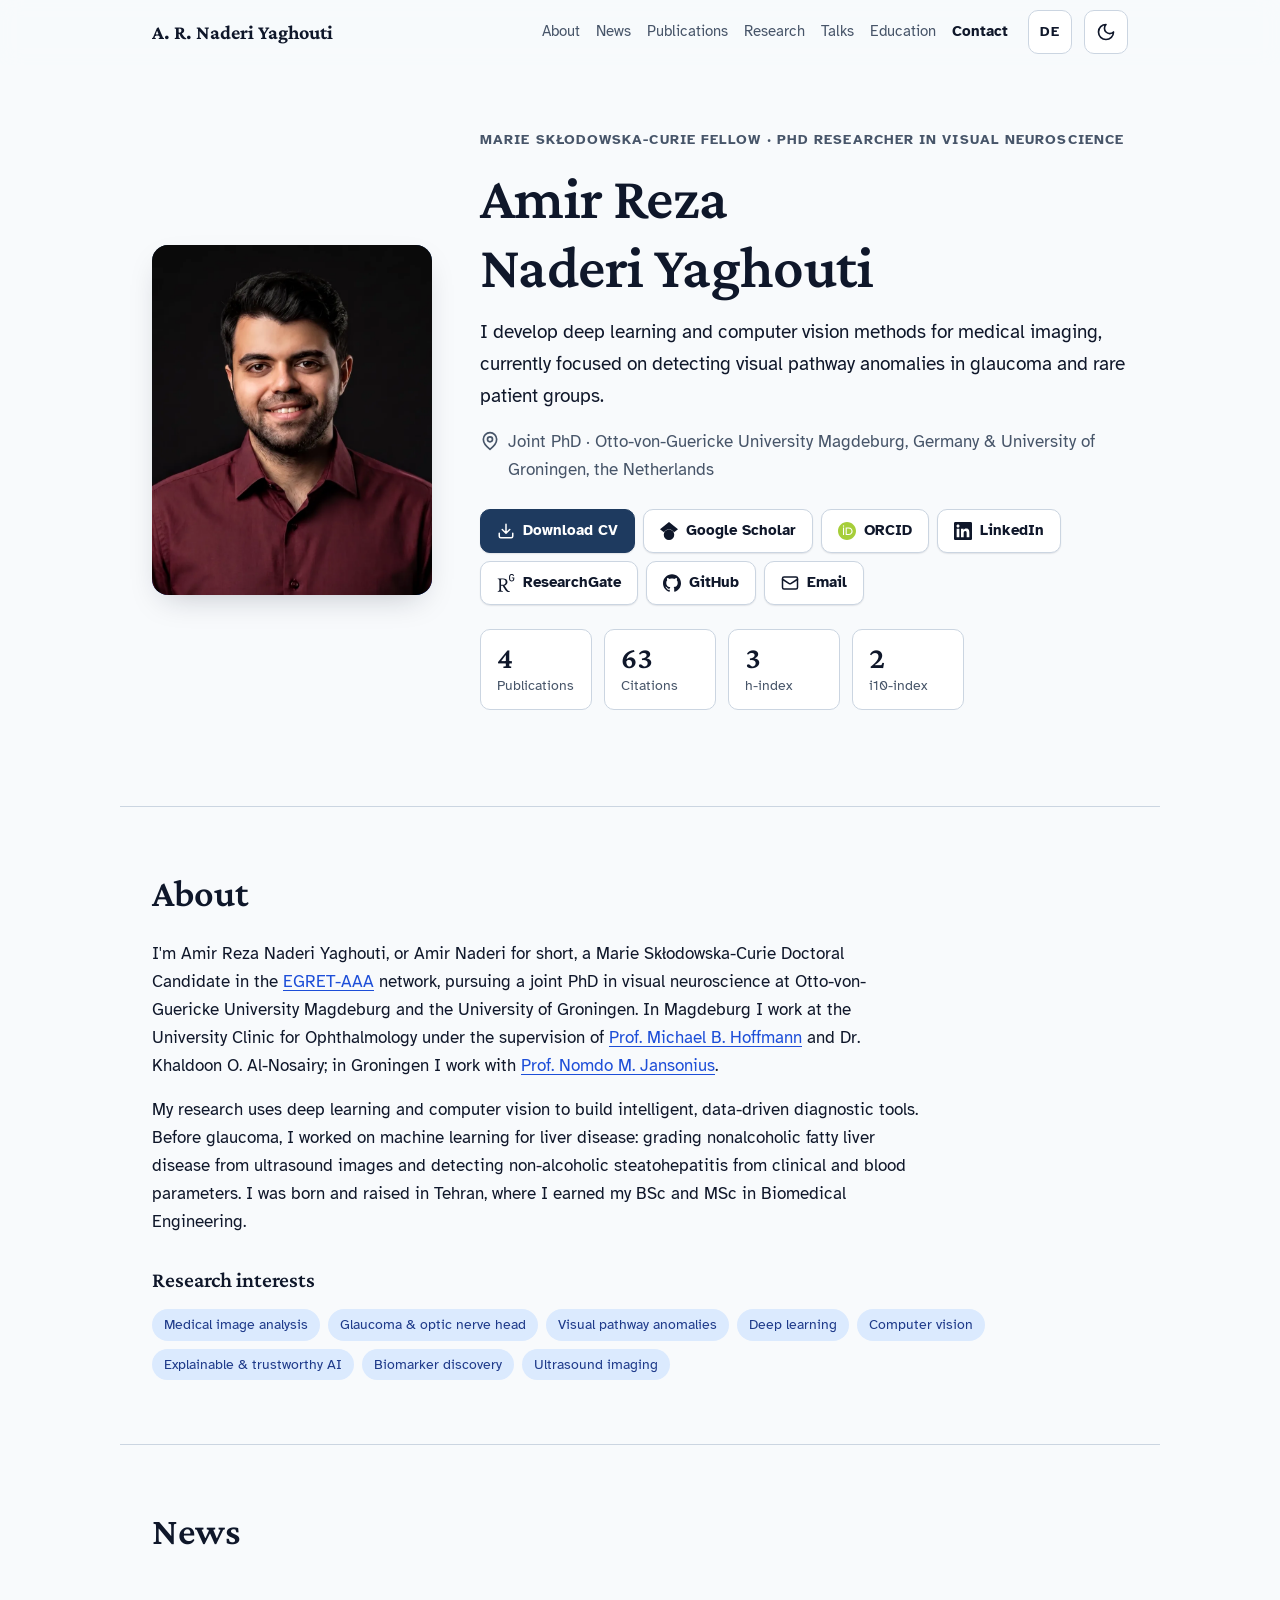
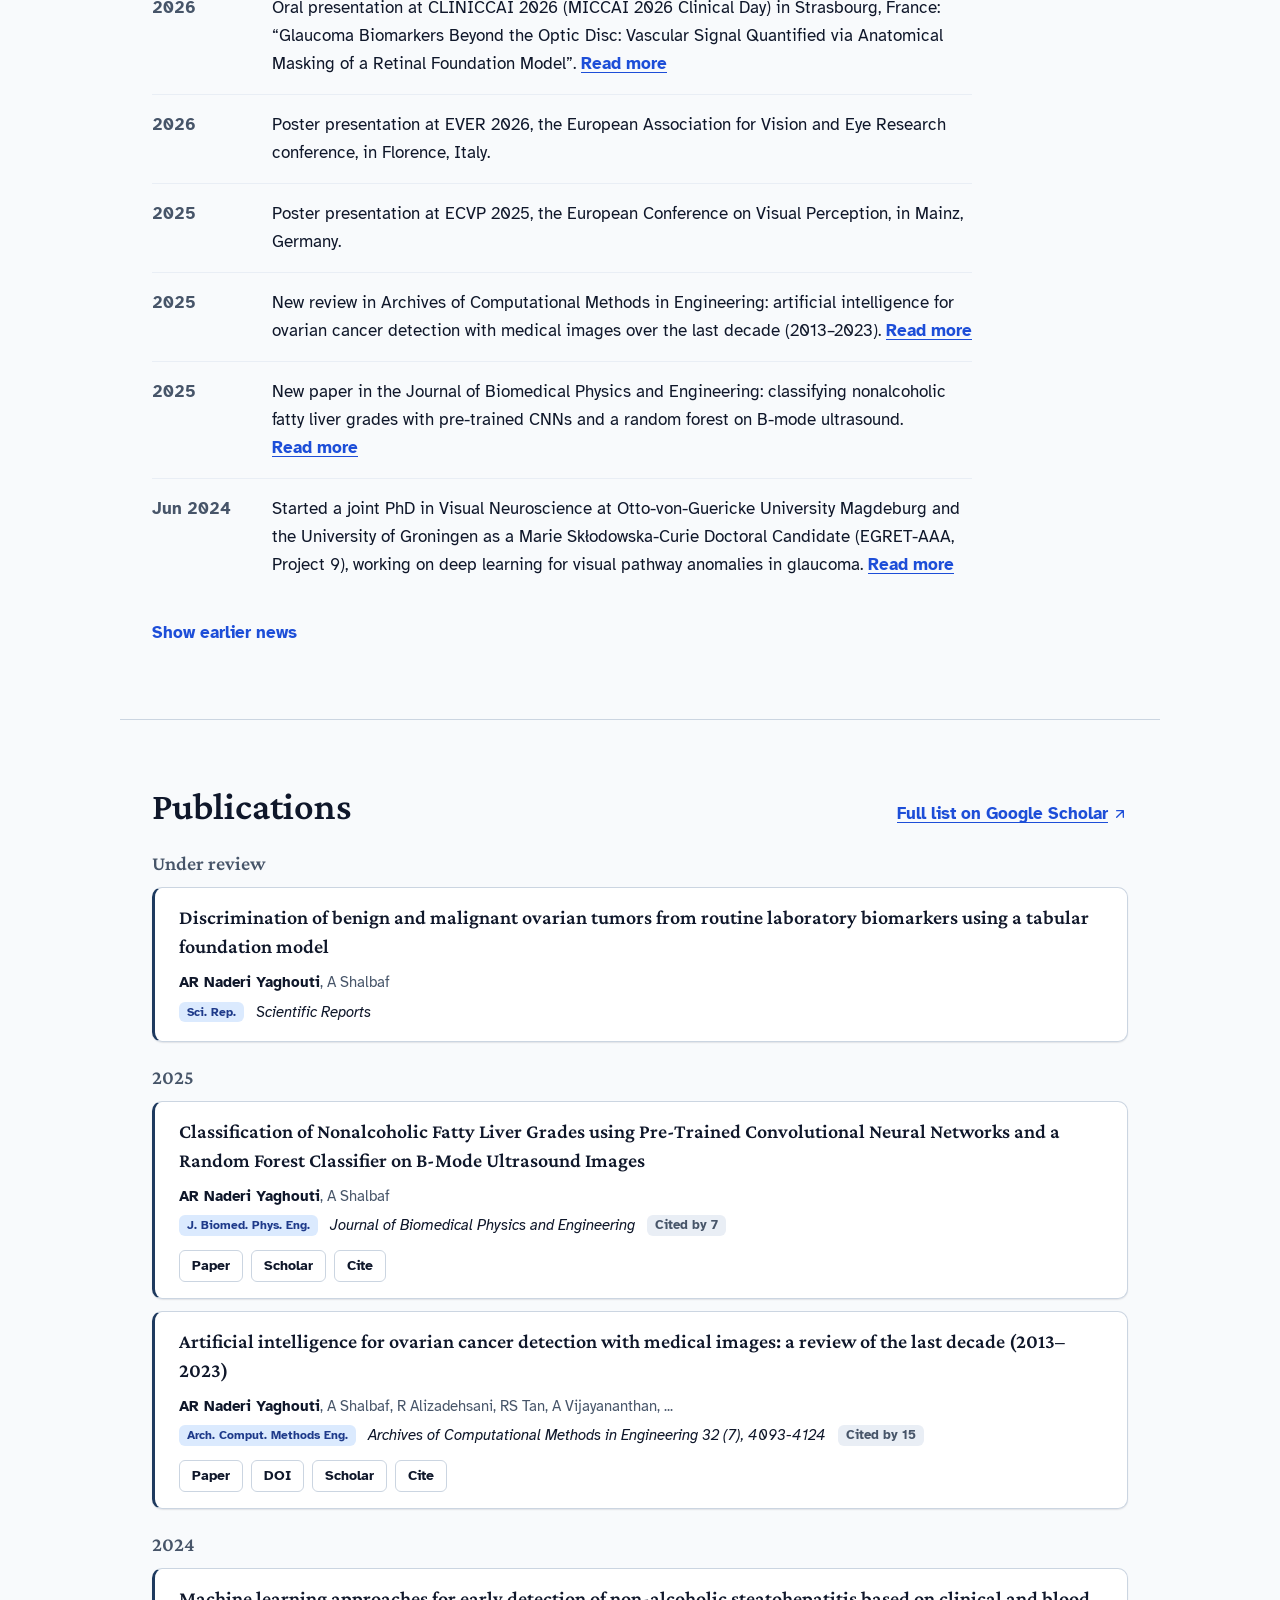
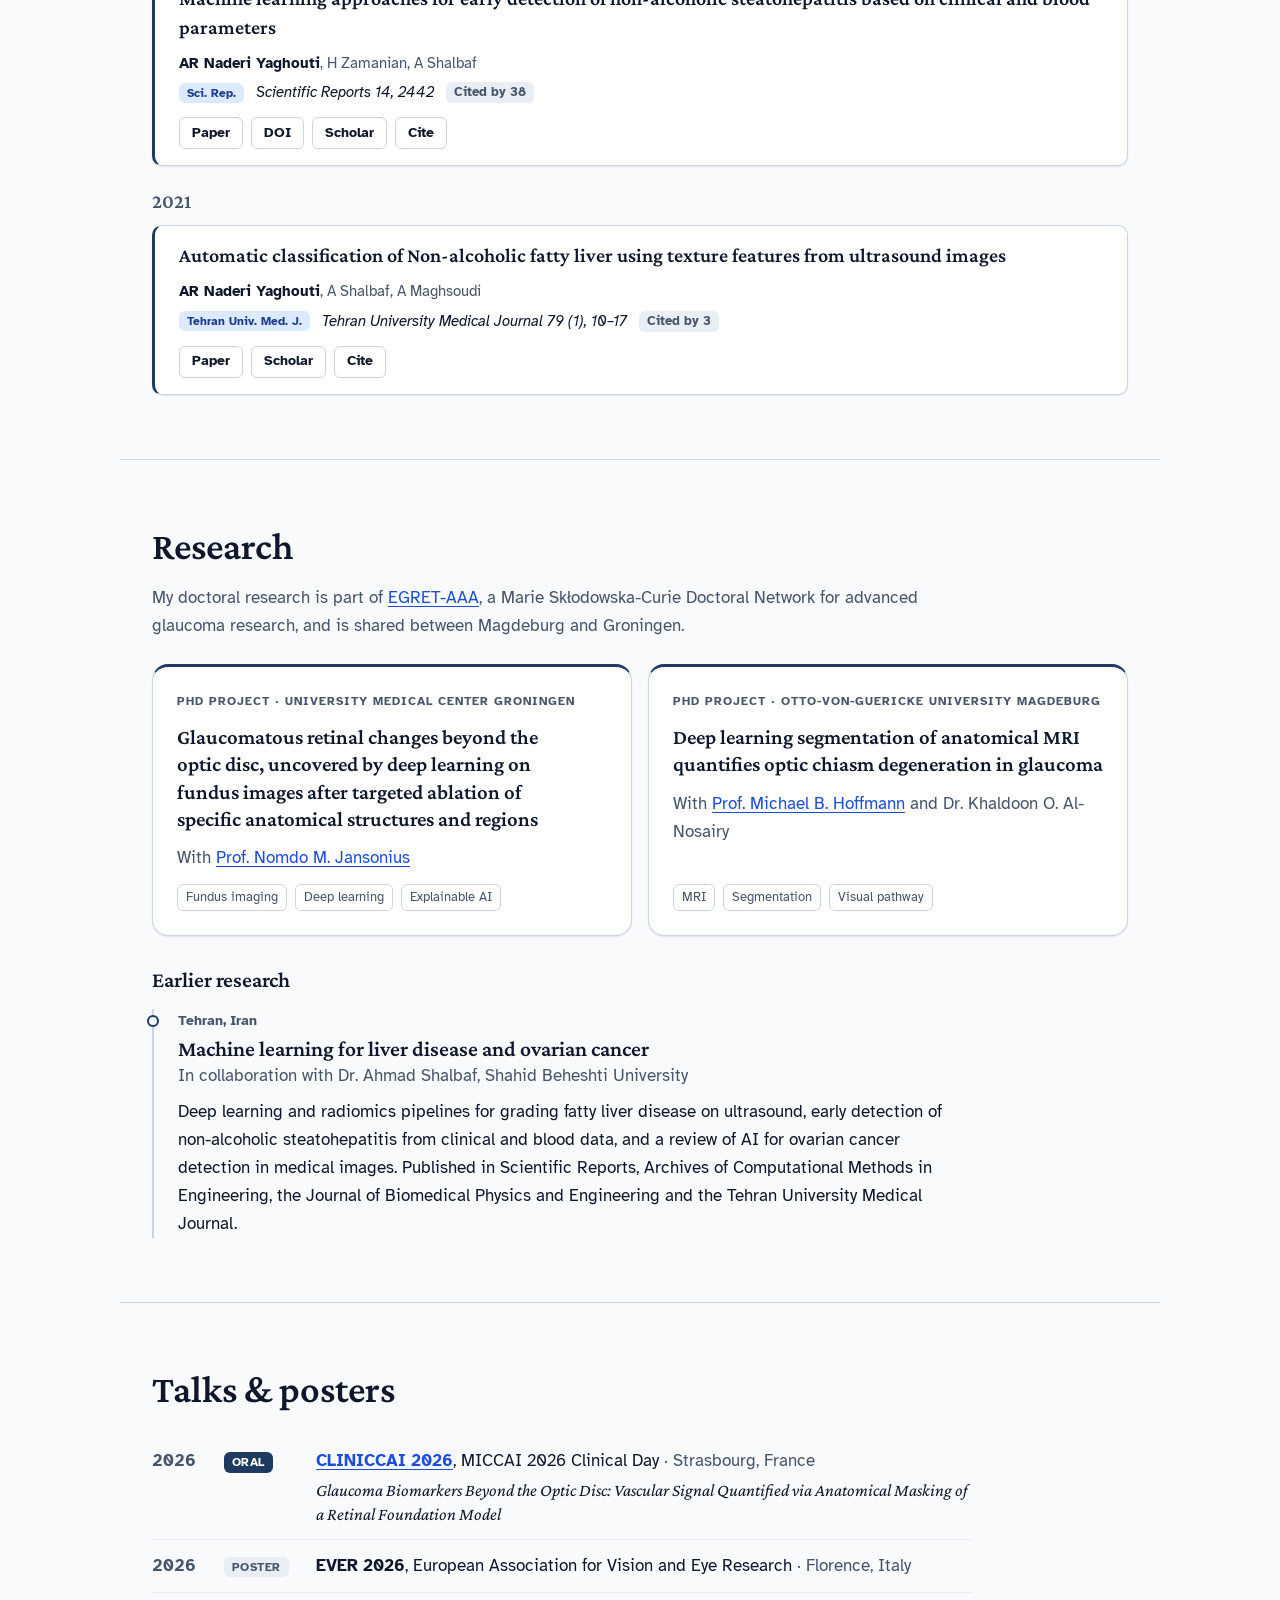
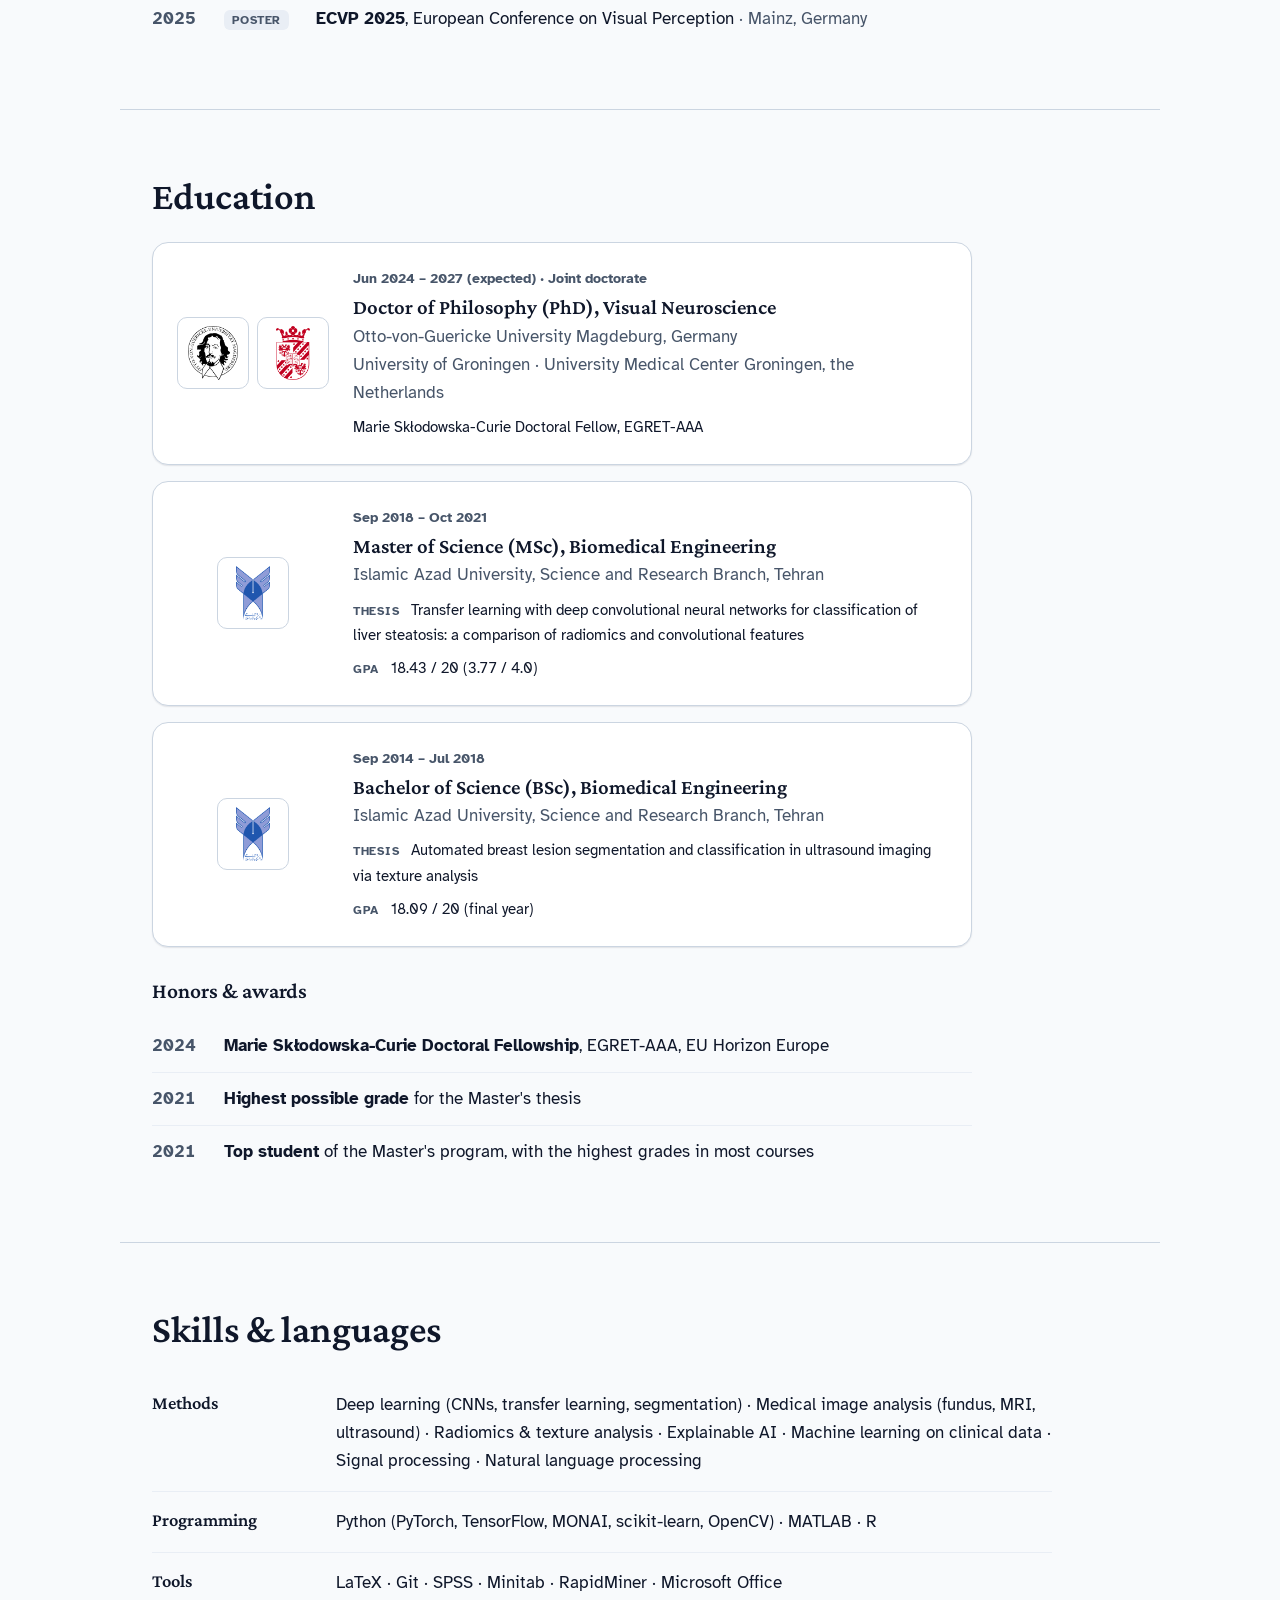
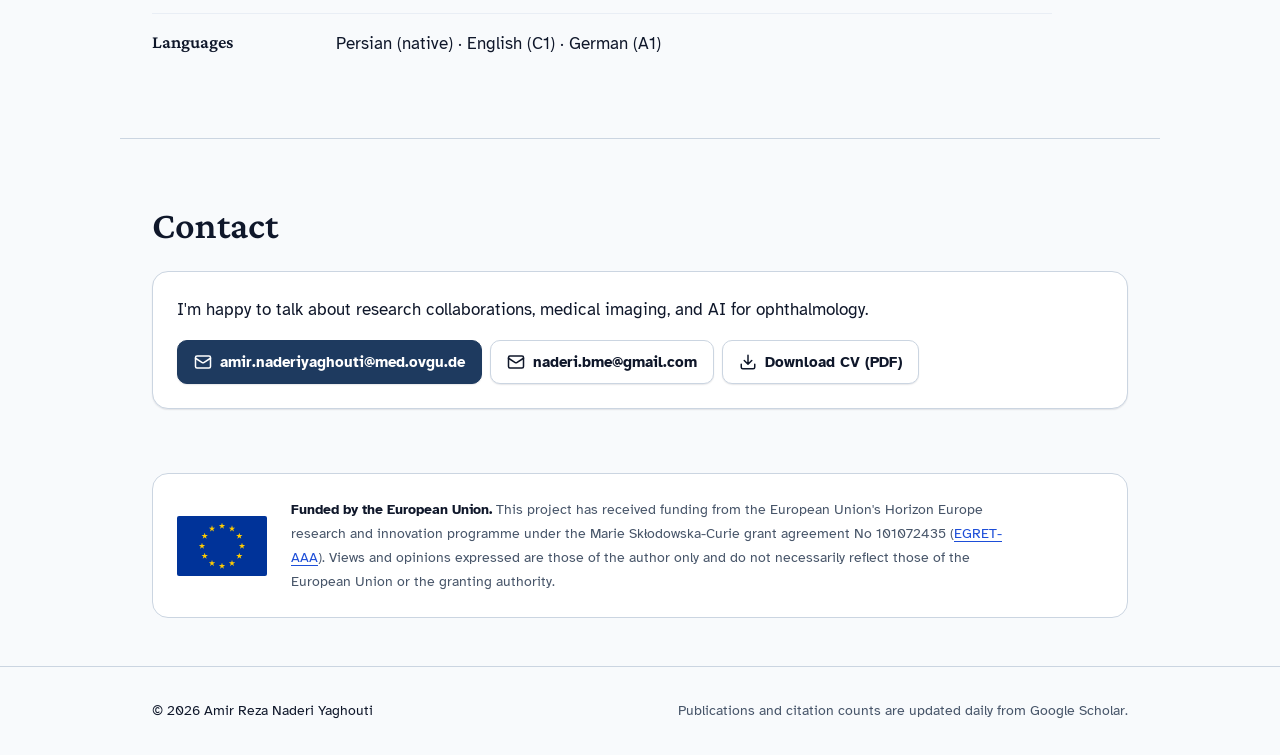
==== index.html @ e1cdf28a "Update publications from Google Scholar" ====
<!doctype html>
<html lang="en">
<head>
  <meta charset="utf-8">
  <meta name="viewport" content="width=device-width, initial-scale=1">
  <title>Amir Reza Naderi Yaghouti | PhD Researcher in Medical AI</title>
  <meta name="description" content="Amir Reza Naderi Yaghouti (Amir Naderi), Marie Skłodowska-Curie Fellow and PhD researcher at Otto-von-Guericke University Magdeburg and the University of Groningen. Deep learning for glaucoma, retinal imaging and MRI. Publications, CV and contact.">
  <meta name="author" content="Amir Reza Naderi Yaghouti">
  <meta name="google-site-verification" content="YzLXueeyZpNn4xikbnm2FtjlU_SHx9mif4LPcGFMoCA">
  <meta name="robots" content="index, follow, max-image-preview:large">
<!-- AUTO:HEAD -->
  <link rel="canonical" href="https://amirnaderi.com/">
  <link rel="alternate" hreflang="en" href="https://amirnaderi.com/">
  <link rel="alternate" hreflang="de" href="https://amirnaderi.com/de/">
  <link rel="alternate" hreflang="x-default" href="https://amirnaderi.com/">
  <meta property="og:type" content="profile">
  <meta property="og:site_name" content="Amir Reza Naderi Yaghouti">
  <meta property="og:title" content="Amir Reza Naderi Yaghouti | PhD Researcher in Medical AI">
  <meta property="og:description" content="PhD researcher in visual neuroscience and biomedical AI. Deep learning, computer vision and medical imaging for glaucoma.">
  <meta property="og:url" content="https://amirnaderi.com/">
  <meta property="og:image" content="https://amirnaderi.com/assets/img/profile.jpg">
  <meta property="og:image:width" content="800">
  <meta property="og:image:height" content="1000">
  <meta property="og:image:alt" content="Portrait of Amir Reza Naderi Yaghouti">
  <meta property="og:locale" content="en_US">
  <meta property="og:locale:alternate" content="de_DE">
  <meta property="profile:first_name" content="Amir Reza">
  <meta property="profile:last_name" content="Naderi Yaghouti">
  <meta name="twitter:card" content="summary_large_image">
  <meta name="twitter:title" content="Amir Reza Naderi Yaghouti | PhD Researcher in Medical AI">
  <meta name="twitter:description" content="PhD researcher in visual neuroscience and biomedical AI. Deep learning, computer vision and medical imaging for glaucoma.">
  <meta name="twitter:image" content="https://amirnaderi.com/assets/img/profile.jpg">
  <script type="application/ld+json">
{
  "@context": "https://schema.org",
  "@type": "WebSite",
  "@id": "https://amirnaderi.com/#website",
  "url": "https://amirnaderi.com/",
  "name": "Amir Reza Naderi Yaghouti",
  "alternateName": [
    "Amir Naderi",
    "A. R. Naderi Yaghouti"
  ],
  "inLanguage": [
    "en",
    "de"
  ],
  "publisher": {
    "@id": "https://amirnaderi.com/#person"
  }
}
  </script>
  <script type="application/ld+json">
{
  "@context": "https://schema.org",
  "@type": "ProfilePage",
  "url": "https://amirnaderi.com/",
  "name": "Amir Reza Naderi Yaghouti | PhD Researcher in Medical AI",
  "inLanguage": "en",
  "primaryImageOfPage": {
    "@type": "ImageObject",
    "url": "https://amirnaderi.com/assets/img/profile.jpg",
    "width": 800,
    "height": 1000
  },
  "isPartOf": {
    "@id": "https://amirnaderi.com/#website"
  },
  "mainEntity": {
    "@type": "Person",
    "@id": "https://amirnaderi.com/#person",
    "name": "Amir Reza Naderi Yaghouti",
    "alternateName": [
      "Amir Naderi",
      "Amir Reza Naderi",
      "A. R. Naderi Yaghouti",
      "Amirreza Naderi"
    ],
    "givenName": "Amir Reza",
    "familyName": "Naderi Yaghouti",
    "url": "https://amirnaderi.com/",
    "image": "https://amirnaderi.com/assets/img/profile.jpg",
    "email": "mailto:naderi.bme@gmail.com",
    "jobTitle": "Doctoral Researcher in Visual Neuroscience and Biomedical AI",
    "affiliation": [
      {
        "@type": "CollegeOrUniversity",
        "name": "Otto-von-Guericke University Magdeburg",
        "url": "https://www.ovgu.de/"
      },
      {
        "@type": "CollegeOrUniversity",
        "name": "University of Groningen",
        "url": "https://www.rug.nl/"
      }
    ],
    "alumniOf": {
      "@type": "CollegeOrUniversity",
      "name": "Islamic Azad University, Science and Research Branch"
    },
    "knowsAbout": [
      "Deep learning",
      "Computer vision",
      "Medical image analysis",
      "Glaucoma",
      "Visual neuroscience",
      "Biomedical engineering",
      "Explainable AI"
    ],
    "sameAs": [
      "https://www.linkedin.com/in/amirnaderiy",
      "https://scholar.google.com/citations?user=WmUoRTsAAAAJ",
      "https://www.researchgate.net/profile/Amir-Reza-Naderi-Yaghouti",
      "https://github.com/Amirnaderiy",
      "https://www.kaggle.com/amirnaderiy",
      "https://orcid.org/0000-0002-9269-8084"
    ],
    "identifier": {
      "@type": "PropertyValue",
      "propertyID": "ORCID",
      "value": "0000-0002-9269-8084"
    },
    "award": "Marie Skłodowska-Curie Doctoral Fellowship (Horizon Europe grant agreement No 101072435)",
    "subjectOf": [
      {
        "@type": "ScholarlyArticle",
        "headline": "Classification of Nonalcoholic Fatty Liver Grades using Pre-Trained Convolutional Neural Networks and a Random Forest Classifier on B-Mode Ultrasound Images",
        "datePublished": "2025",
        "url": "https://jbpe.sums.ac.ir/article_49907.html",
        "author": {
          "@id": "https://amirnaderi.com/#person"
        }
      },
      {
        "@type": "ScholarlyArticle",
        "headline": "Machine learning approaches for early detection of non-alcoholic steatohepatitis based on clinical and blood parameters",
        "datePublished": "2024",
        "url": "https://www.nature.com/articles/s41598-024-51741-0",
        "author": {
          "@id": "https://amirnaderi.com/#person"
        }
      },
      {
        "@type": "ScholarlyArticle",
        "headline": "Automatic classification of Non-alcoholic fatty liver using texture features from ultrasound images",
        "datePublished": "2021",
        "url": "https://tumj.tums.ac.ir/article-1-11130-en.html",
        "author": {
          "@id": "https://amirnaderi.com/#person"
        }
      },
      {
        "@type": "ScholarlyArticle",
        "headline": "Artificial intelligence for ovarian cancer detection with medical images: a review of the last decade (2013–2023)",
        "datePublished": "2025",
        "url": "https://link.springer.com/article/10.1007/s11831-025-10268-x",
        "author": {
          "@id": "https://amirnaderi.com/#person"
        }
      }
    ]
  }
}
  </script>
<!-- /AUTO:HEAD -->
  <meta name="theme-color" content="#1E3A5F">
  <link rel="icon" href="/favicon.ico" sizes="48x48">
  <link rel="icon" href="/favicon.svg" type="image/svg+xml">
  <link rel="icon" href="/favicon-96.png" type="image/png" sizes="96x96">
  <link rel="apple-touch-icon" href="/apple-touch-icon.png">
  <link rel="manifest" href="/site.webmanifest">
  <link rel="preconnect" href="https://fonts.googleapis.com">
  <link rel="preconnect" href="https://fonts.gstatic.com" crossorigin>
  <link rel="stylesheet" href="https://fonts.googleapis.com/css2?family=Atkinson+Hyperlegible:ital,wght@0,400;0,700;1,400&family=Crimson+Pro:wght@500;600;700&display=swap">
  <link rel="stylesheet" href="assets/css/style.css">
  <script>
    // Apply the saved theme before first paint to avoid a flash.
    try { var t = localStorage.getItem('theme'); if (t) document.documentElement.dataset.theme = t; } catch (e) {}
    // Visitors who chose German before go straight to the German page.
    try { if (localStorage.getItem('lang') === 'de') location.replace('de/' + location.hash); } catch (e) {}
  </script>
</head>
<body>
  <svg width="0" height="0" style="position:absolute" aria-hidden="true" focusable="false">
    <symbol id="i-scholar" viewBox="0 0 24 24"><path fill="currentColor" d="M5.242 13.769L0 9.5 12 0l12 9.5-5.242 4.269C17.548 11.249 14.978 9.5 12 9.5c-2.977 0-5.548 1.748-6.758 4.269zM12 10a7 7 0 1 0 0 14 7 7 0 0 0 0-14z"/></symbol>
    <symbol id="i-linkedin" viewBox="0 0 24 24"><path fill="currentColor" d="M20.447 20.452h-3.554v-5.569c0-1.328-.027-3.037-1.852-3.037-1.853 0-2.136 1.445-2.136 2.939v5.667H9.351V9h3.414v1.561h.046c.477-.9 1.637-1.85 3.37-1.85 3.601 0 4.267 2.37 4.267 5.455v6.286zM5.337 7.433c-1.144 0-2.063-.926-2.063-2.065 0-1.138.92-2.063 2.063-2.063 1.14 0 2.064.925 2.064 2.063 0 1.139-.925 2.065-2.064 2.065zm1.782 13.019H3.555V9h3.564v11.452zM22.225 0H1.771C.792 0 0 .774 0 1.729v20.542C0 23.227.792 24 1.771 24h20.451C23.2 24 24 23.227 24 22.271V1.729C24 .774 23.2 0 22.222 0h.003z"/></symbol>
    <symbol id="i-researchgate" viewBox="0 0 24 24"><path fill="currentColor" d="M19.586 0c-.818 0-1.508.19-2.073.565-.563.377-.97.936-1.213 1.68a3.193 3.193 0 0 0-.112.437 8.365 8.365 0 0 0-.078.53 9 9 0 0 0-.05.727c-.01.282-.013.621-.013 1.016a31.121 31.123 0 0 0 .014 1.017 9 9 0 0 0 .05.727 7.946 7.946 0 0 0 .077.53h-.005a3.334 3.334 0 0 0 .113.438c.245.743.65 1.303 1.214 1.68.565.376 1.256.564 2.075.564.8 0 1.536-.213 2.105-.603.57-.39.94-.916 1.175-1.650.076-.235.135-.558.177-.93a10.9 10.9 0 0 0 .043-1.207v-.82c0-.095-.047-.142-.14-.142h-3.064c-.094 0-.14.047-.14.141v.956c0 .094.046.14.14.14h1.666c.056 0 .084.03.084.086 0 .36 0 .62-.036.865-.038.244-.1.447-.147.606-.108.385-.348.664-.638.876-.29.212-.738.35-1.227.35-.545 0-.901-.15-1.21-.353-.306-.203-.517-.454-.67-.915a3.136 3.136 0 0 1-.147-.762 17.366 17.367 0 0 1-.034-.656c-.01-.26-.014-.572-.014-.939a26.401 26.403 0 0 1 .014-.938 15.821 15.822 0 0 1 .035-.656 3.19 3.19 0 0 1 .148-.76 1.890 1.890 0 0 1 .742-1.010c.344-.244.593-.352 1.137-.352.508 0 .815.096 1.144.303.33.207.528.492.764.925.047.094.111.118.198.07l1.044-.43c.075-.048.09-.115.042-.199a3.549 3.549 0 0 0-.466-.742 3 3 0 0 0-.679-.607 3.313 3.313 0 0 0-.903-.41A4.068 4.068 0 0 0 19.586 0zM8.217 5.836c-1.69 0-3.036.086-4.297.086-1.146 0-2.291 0-3.007-.029v.831l1.088.2c.744.144 1.174.488 1.174 2.264v11.288c0 1.777-.43 2.12-1.174 2.263l-1.088.2v.832c.773-.029 2.12-.086 3.465-.086 1.29 0 2.951.057 3.667.086v-.831l-1.49-.2c-.773-.115-1.174-.487-1.174-2.264v-4.784c.688.057 1.29.057 2.206.057 1.748 3.123 3.41 5.472 4.355 6.560.86 1.032 2.177 1.691 3.839 1.691.487 0 1.003-.086 1.318-.23v-.744c-1.031 0-2.063-.716-2.808-1.518-1.26-1.376-2.95-3.582-4.355-6.074 2.32-.545 4.040-2.722 4.040-4.900 0-3.208-2.492-4.698-5.758-4.698zm-.515 1.29c2.406 0 3.839 1.26 3.839 3.552 0 2.263-1.547 3.782-4.097 3.782-.974 0-1.404-.03-2.063-.086v-7.19c.66-.059 1.547-.059 2.320-.059z"/></symbol>
    <symbol id="i-github" viewBox="0 0 24 24"><path fill="currentColor" d="M12 .297c-6.63 0-12 5.373-12 12 0 5.303 3.438 9.8 8.205 11.385.6.113.82-.258.82-.577 0-.285-.01-1.04-.015-2.04-3.338.724-4.042-1.61-4.042-1.61C4.422 18.07 3.633 17.7 3.633 17.7c-1.087-.744.084-.729.084-.729 1.205.084 1.838 1.236 1.838 1.236 1.07 1.835 2.809 1.305 3.495.998.108-.776.417-1.305.76-1.605-2.665-.3-5.466-1.332-5.466-5.93 0-1.31.465-2.38 1.235-3.22-.135-.303-.54-1.523.105-3.176 0 0 1.005-.322 3.3 1.23.96-.267 1.98-.399 3-.405 1.02.006 2.04.138 3 .405 2.28-1.552 3.285-1.23 3.285-1.23.645 1.653.24 2.873.12 3.176.765.84 1.23 1.91 1.23 3.22 0 4.61-2.805 5.625-5.475 5.92.42.36.81 1.096.81 2.22 0 1.606-.015 2.896-.015 3.286 0 .315.21.69.825.57C20.565 22.092 24 17.592 24 12.297c0-6.627-5.373-12-12-12"/></symbol>
    <symbol id="i-orcid" viewBox="0 0 24 24"><path fill="currentColor" d="M12 0C5.372 0 0 5.372 0 12s5.372 12 12 12 12-5.372 12-12S18.628 0 12 0zM7.369 4.378c.525 0 .947.431.947.947s-.422.947-.947.947a.95.95 0 0 1-.947-.947c0-.525.422-.947.947-.947zm-.722 3.038h1.444v10.041H6.647V7.416zm3.562 0h3.9c3.712 0 5.344 2.653 5.344 5.025 0 2.578-2.016 5.025-5.325 5.025h-3.919V7.416zm1.444 1.303v7.444h2.297c3.272 0 4.022-2.484 4.022-3.722 0-2.016-1.284-3.722-4.097-3.722h-2.222z"/></symbol>
    <symbol id="i-download" viewBox="0 0 24 24"><path fill="none" stroke="currentColor" stroke-width="2" stroke-linecap="round" stroke-linejoin="round" d="M21 15v4a2 2 0 0 1-2 2H5a2 2 0 0 1-2-2v-4M7 10l5 5 5-5M12 15V3"/></symbol>
    <symbol id="i-mail" viewBox="0 0 24 24"><g fill="none" stroke="currentColor" stroke-width="2" stroke-linecap="round" stroke-linejoin="round"><rect x="2" y="4" width="20" height="16" rx="2"/><path d="m22 7-8.97 5.7a1.94 1.94 0 0 1-2.06 0L2 7"/></g></symbol>
    <symbol id="i-pin" viewBox="0 0 24 24"><g fill="none" stroke="currentColor" stroke-width="2" stroke-linecap="round" stroke-linejoin="round"><path d="M20 10c0 6-8 12-8 12s-8-6-8-12a8 8 0 0 1 16 0Z"/><circle cx="12" cy="10" r="3"/></g></symbol>
    <symbol id="i-sun" viewBox="0 0 24 24"><g fill="none" stroke="currentColor" stroke-width="2" stroke-linecap="round" stroke-linejoin="round"><circle cx="12" cy="12" r="4"/><path d="M12 2v2M12 20v2M4.93 4.93l1.41 1.41M17.66 17.66l1.41 1.41M2 12h2M20 12h2M6.34 17.66l-1.41 1.41M19.07 4.93l-1.41 1.41"/></g></symbol>
    <symbol id="i-moon" viewBox="0 0 24 24"><path fill="none" stroke="currentColor" stroke-width="2" stroke-linecap="round" stroke-linejoin="round" d="M12 3a6 6 0 0 0 9 9 9 9 0 1 1-9-9Z"/></symbol>
    <symbol id="i-menu" viewBox="0 0 24 24"><path fill="none" stroke="currentColor" stroke-width="2" stroke-linecap="round" d="M4 6h16M4 12h16M4 18h16"/></symbol>
    <symbol id="i-arrow" viewBox="0 0 24 24"><path fill="none" stroke="currentColor" stroke-width="2" stroke-linecap="round" stroke-linejoin="round" d="M7 17 17 7M7 7h10v10"/></symbol>
  </svg>

  <a class="skip-link" href="#main">Skip to content</a>

  <header class="site-header">
    <div class="container header-inner">
      <a class="brand" href="#top" aria-label="Amir Reza Naderi Yaghouti — back to top">A. R. Naderi Yaghouti</a>
      <nav aria-label="Main">
        <button class="icon-btn menu-btn" type="button" aria-expanded="false" aria-controls="nav-links" aria-label="Open menu">
          <svg class="icon" aria-hidden="true"><use href="#i-menu"/></svg>
        </button>
        <ul id="nav-links" class="nav-links">
          <li><a href="#about">About</a></li>
          <li><a href="#news">News</a></li>
          <li><a href="#publications">Publications</a></li>
          <li><a href="#research">Research</a></li>
          <li><a href="#talks">Talks</a></li>
          <li><a href="#education">Education</a></li>
          <li><a href="#contact">Contact</a></li>
        </ul>
      </nav>
      <a class="lang-switch" href="de/" hreflang="de" lang="de" data-lang="de" aria-label="Deutsche Version">DE</a>
      <button class="icon-btn theme-btn" type="button" aria-label="Switch to dark theme">
        <svg class="icon icon-moon" aria-hidden="true"><use href="#i-moon"/></svg>
        <svg class="icon icon-sun" aria-hidden="true"><use href="#i-sun"/></svg>
      </button>
    </div>
  </header>

  <main id="main">
    <!-- ============ HERO ============ -->
    <section id="top" class="hero container">
      <div class="portrait">
        <span class="portrait-fallback" aria-hidden="true">AN</span>
        <!-- Photo: assets/img/profile.webp + profile.jpg (4:5 portrait, 800×1000 px). -->
        <picture>
          <source srcset="assets/img/profile.webp" type="image/webp">
          <img src="assets/img/profile.jpg" alt="Portrait of Amir Reza Naderi Yaghouti" width="800" height="1000" fetchpriority="high" onerror="this.closest('picture').remove()">
        </picture>
      </div>
      <div class="hero-text">
        <p class="eyebrow">Marie Skłodowska-Curie Fellow · PhD Researcher in Visual Neuroscience</p>
        <h1>Amir Reza Naderi Yaghouti</h1>
        <p class="lead">
          I develop deep learning and computer vision methods for medical imaging,
          currently focused on detecting visual pathway anomalies in glaucoma and rare patient groups.
        </p>
        <p class="affiliation">
          <svg class="icon" aria-hidden="true"><use href="#i-pin"/></svg>
          <span>Joint PhD · Otto-von-Guericke University Magdeburg, Germany &amp; University of Groningen, the Netherlands</span>
        </p>
        <ul class="profile-links" aria-label="Profiles">
          <li><a class="btn btn-primary" href="assets/cv/Amir-Reza-Naderi-Yaghouti-CV.pdf" download><svg class="icon" aria-hidden="true"><use href="#i-download"/></svg>Download CV</a></li>
          <li><a class="btn" href="https://scholar.google.com/citations?user=WmUoRTsAAAAJ&amp;hl=en" target="_blank" rel="noopener"><svg class="icon" aria-hidden="true"><use href="#i-scholar"/></svg>Google Scholar</a></li>
          <li><a class="btn" href="https://orcid.org/0000-0002-9269-8084" target="_blank" rel="noopener"><svg class="icon icon-orcid" aria-hidden="true"><use href="#i-orcid"/></svg>ORCID</a></li>
          <li><a class="btn" href="https://www.linkedin.com/in/amirnaderiy" target="_blank" rel="noopener"><svg class="icon" aria-hidden="true"><use href="#i-linkedin"/></svg>LinkedIn</a></li>
          <li><a class="btn" href="https://www.researchgate.net/profile/Amir-Reza-Naderi-Yaghouti" target="_blank" rel="noopener"><svg class="icon" aria-hidden="true"><use href="#i-researchgate"/></svg>ResearchGate</a></li>
          <li><a class="btn" href="https://github.com/Amirnaderiy" target="_blank" rel="noopener"><svg class="icon" aria-hidden="true"><use href="#i-github"/></svg>GitHub</a></li>
          <li><a class="btn" href="mailto:naderi.bme@gmail.com"><svg class="icon" aria-hidden="true"><use href="#i-mail"/></svg>Email</a></li>
        </ul>
        <dl class="stats" aria-label="Research metrics">
<!-- AUTO:STATS -->
<div class="stat"><dt>Publications</dt><dd>4</dd></div>
<div class="stat"><dt>Citations</dt><dd>63</dd></div>
<div class="stat"><dt>h-index</dt><dd>3</dd></div>
<div class="stat"><dt>i10-index</dt><dd>2</dd></div>
<!-- /AUTO:STATS -->
        </dl>
      </div>
    </section>

    <!-- ============ ABOUT ============ -->
    <section id="about" class="section container">
      <h2>About</h2>
      <div class="prose">
        <p>
          I'm Amir Reza Naderi Yaghouti, or Amir Naderi for short, a Marie Skłodowska-Curie Doctoral Candidate in the
          <a href="https://www.egret-aaa.eu/project-9/" target="_blank" rel="noopener">EGRET-AAA</a> network,
          pursuing a joint PhD in visual neuroscience at Otto-von-Guericke University Magdeburg and the
          University of Groningen. In Magdeburg I work at the University Clinic for Ophthalmology under the
          supervision of <a href="http://www.med.ovgu.de/augenklinik/vpl/" target="_blank" rel="noopener">Prof. Michael B. Hoffmann</a> and Dr. Khaldoon O. Al-Nosairy; in Groningen I work with
          <a href="https://www.nomdo.nl" target="_blank" rel="noopener">Prof. Nomdo M. Jansonius</a>.
        </p>
        <p>
          My research uses deep learning and computer vision to build intelligent, data-driven diagnostic
          tools. Before glaucoma, I worked on machine learning for liver disease: grading nonalcoholic fatty
          liver disease from ultrasound images and detecting non-alcoholic steatohepatitis from clinical
          and blood parameters. I was born and raised in Tehran, where I earned my BSc and MSc in Biomedical Engineering.
        </p>
      </div>
      <h3 class="subhead">Research interests</h3>
      <ul class="chips">
        <li>Medical image analysis</li>
        <li>Glaucoma &amp; optic nerve head</li>
        <li>Visual pathway anomalies</li>
        <li>Deep learning</li>
        <li>Computer vision</li>
        <li>Explainable &amp; trustworthy AI</li>
        <li>Biomarker discovery</li>
        <li>Ultrasound imaging</li>
      </ul>
    </section>

    <!-- ============ NEWS (auto + data/news.json) ============ -->
    <section id="news" class="section container">
      <h2>News</h2>
<!-- AUTO:NEWS -->
<ol class="news-list">
<li class="news-item"><time datetime="2026">2026</time><p>Oral presentation at CLINICCAI 2026 (MICCAI 2026 Clinical Day) in Strasbourg, France: “Glaucoma Biomarkers Beyond the Optic Disc: Vascular Signal Quantified via Anatomical Masking of a Retinal Foundation Model”. <a class="inline-link" href="https://conferences.miccai.org/2026/en/CLINICAL-DAY.html" target="_blank" rel="noopener">Read more<span class="sr-only"> (opens in new tab)</span></a></p></li>
<li class="news-item"><time datetime="2026">2026</time><p>Poster presentation at EVER 2026, the European Association for Vision and Eye Research conference, in Florence, Italy.</p></li>
<li class="news-item"><time datetime="2025">2025</time><p>Poster presentation at ECVP 2025, the European Conference on Visual Perception, in Mainz, Germany.</p></li>
<li class="news-item"><time datetime="2025">2025</time><p>New review in Archives of Computational Methods in Engineering: artificial intelligence for ovarian cancer detection with medical images over the last decade (2013–2023). <a class="inline-link" href="https://link.springer.com/article/10.1007/s11831-025-10268-x" target="_blank" rel="noopener">Read more<span class="sr-only"> (opens in new tab)</span></a></p></li>
<li class="news-item"><time datetime="2025">2025</time><p>New paper in the Journal of Biomedical Physics and Engineering: classifying nonalcoholic fatty liver grades with pre-trained CNNs and a random forest on B-mode ultrasound. <a class="inline-link" href="https://jbpe.sums.ac.ir/article_49907.html" target="_blank" rel="noopener">Read more<span class="sr-only"> (opens in new tab)</span></a></p></li>
<li class="news-item"><time datetime="2024-06">Jun 2024</time><p>Started a joint PhD in Visual Neuroscience at Otto-von-Guericke University Magdeburg and the University of Groningen as a Marie Skłodowska-Curie Doctoral Candidate (EGRET-AAA, Project 9), working on deep learning for visual pathway anomalies in glaucoma. <a class="inline-link" href="https://www.egret-aaa.eu/project-9/" target="_blank" rel="noopener">Read more<span class="sr-only"> (opens in new tab)</span></a></p></li>
</ol>
<details class="more"><summary>Show earlier news</summary><ol class="news-list">
<li class="news-item"><time datetime="2024-01">Jan 2024</time><p>New paper in Scientific Reports: machine learning approaches for early detection of non-alcoholic steatohepatitis (NASH) from clinical and blood parameters. <a class="inline-link" href="https://www.nature.com/articles/s41598-024-51741-0" target="_blank" rel="noopener">Read more<span class="sr-only"> (opens in new tab)</span></a></p></li>
</ol></details>
<!-- /AUTO:NEWS -->
    </section>

    <!-- ============ PUBLICATIONS (auto from Google Scholar) ============ -->
    <section id="publications" class="section container">
      <div class="section-head">
        <h2>Publications</h2>
        <a class="inline-link" href="https://scholar.google.com/citations?user=WmUoRTsAAAAJ&amp;hl=en" target="_blank" rel="noopener">
          Full list on Google Scholar <svg class="icon icon-sm" aria-hidden="true"><use href="#i-arrow"/></svg>
        </a>
      </div>
<!-- AUTO:PUBLICATIONS -->
<h3 class="pub-year">Under review</h3><ol class="pub-list">
<li class="pub"><span class="pub-title" lang="en">Discrimination of benign and malignant ovarian tumors from routine laboratory biomarkers using a tabular foundation model</span><p class="pub-authors"><strong>AR Naderi Yaghouti</strong>, A Shalbaf</p><p class="pub-venue"><span class="venue-tag">Sci. Rep.</span><em>Scientific Reports</em></p></li>
</ol>
<h3 class="pub-year">2025</h3><ol class="pub-list">
<li class="pub"><a class="pub-title" href="https://jbpe.sums.ac.ir/article_49907.html" target="_blank" rel="noopener" lang="en">Classification of Nonalcoholic Fatty Liver Grades using Pre-Trained Convolutional Neural Networks and a Random Forest Classifier on B-Mode Ultrasound Images</a><p class="pub-authors"><strong>AR Naderi Yaghouti</strong>, A Shalbaf</p><p class="pub-venue"><span class="venue-tag">J. Biomed. Phys. Eng.</span><em>Journal of Biomedical Physics and Engineering</em><span class="badge">Cited by 7</span></p><div class="pub-links"><a class="pub-link" href="https://jbpe.sums.ac.ir/article_49907.html" target="_blank" rel="noopener">Paper</a><a class="pub-link" href="https://scholar.google.com/citations?view_op=view_citation&amp;hl=en&amp;user=WmUoRTsAAAAJ&amp;pagesize=100&amp;sortby=pubdate&amp;citation_for_view=WmUoRTsAAAAJ:2osOgNQ5qMEC" target="_blank" rel="noopener">Scholar</a><details class="cite"><summary class="pub-link">Cite</summary><div class="cite-box"><pre><code>@article{naderiyaghouti2025classification,
  title = {{Classification of Nonalcoholic Fatty Liver Grades using Pre-Trained Convolutional Neural Networks and a Random Forest Classifier on B-Mode Ultrasound Images}},
  author = {Naderi Yaghouti, A. R. and Shalbaf, A.},
  journal = {Journal of Biomedical Physics and Engineering},
  year = {2025}
}</code></pre><button type="button" class="copy-btn" data-copied="Copied">Copy BibTeX</button></div></details></div></li>
<li class="pub"><a class="pub-title" href="https://link.springer.com/article/10.1007/s11831-025-10268-x" target="_blank" rel="noopener" lang="en">Artificial intelligence for ovarian cancer detection with medical images: a review of the last decade (2013–2023)</a><p class="pub-authors"><strong>AR Naderi Yaghouti</strong>, A Shalbaf, R Alizadehsani, RS Tan, A Vijayananthan, ...</p><p class="pub-venue"><span class="venue-tag">Arch. Comput. Methods Eng.</span><em>Archives of Computational Methods in Engineering 32 (7), 4093-4124</em><span class="badge">Cited by 15</span></p><div class="pub-links"><a class="pub-link" href="https://link.springer.com/article/10.1007/s11831-025-10268-x" target="_blank" rel="noopener">Paper</a><a class="pub-link" href="https://doi.org/10.1007/s11831-025-10268-x" target="_blank" rel="noopener">DOI</a><a class="pub-link" href="https://scholar.google.com/citations?view_op=view_citation&amp;hl=en&amp;user=WmUoRTsAAAAJ&amp;pagesize=100&amp;sortby=pubdate&amp;citation_for_view=WmUoRTsAAAAJ:qjMakFHDy7sC" target="_blank" rel="noopener">Scholar</a><details class="cite"><summary class="pub-link">Cite</summary><div class="cite-box"><pre><code>@article{naderiyaghouti2025artificial,
  title = {{Artificial intelligence for ovarian cancer detection with medical images: a review of the last decade (2013–2023)}},
  author = {Naderi Yaghouti, A. R. and Shalbaf, A. and Alizadehsani, R. and Tan, R. S. and Vijayananthan, A. and others},
  journal = {Archives of Computational Methods in Engineering},
  volume = {32},
  number = {7},
  pages = {4093--4124},
  year = {2025},
  doi = {10.1007/s11831-025-10268-x}
}</code></pre><button type="button" class="copy-btn" data-copied="Copied">Copy BibTeX</button></div></details></div></li>
</ol>
<h3 class="pub-year">2024</h3><ol class="pub-list">
<li class="pub"><a class="pub-title" href="https://www.nature.com/articles/s41598-024-51741-0" target="_blank" rel="noopener" lang="en">Machine learning approaches for early detection of non-alcoholic steatohepatitis based on clinical and blood parameters</a><p class="pub-authors"><strong>AR Naderi Yaghouti</strong>, H Zamanian, A Shalbaf</p><p class="pub-venue"><span class="venue-tag">Sci. Rep.</span><em>Scientific Reports 14, 2442</em><span class="badge">Cited by 38</span></p><div class="pub-links"><a class="pub-link" href="https://www.nature.com/articles/s41598-024-51741-0" target="_blank" rel="noopener">Paper</a><a class="pub-link" href="https://doi.org/10.1038/s41598-024-51741-0" target="_blank" rel="noopener">DOI</a><a class="pub-link" href="https://scholar.google.com/citations?view_op=view_citation&amp;hl=en&amp;user=WmUoRTsAAAAJ&amp;pagesize=100&amp;sortby=pubdate&amp;citation_for_view=WmUoRTsAAAAJ:d1gkVwhDpl0C" target="_blank" rel="noopener">Scholar</a><details class="cite"><summary class="pub-link">Cite</summary><div class="cite-box"><pre><code>@article{naderiyaghouti2024machine,
  title = {{Machine learning approaches for early detection of non-alcoholic steatohepatitis based on clinical and blood parameters}},
  author = {Naderi Yaghouti, A. R. and Zamanian, H. and Shalbaf, A.},
  journal = {Scientific Reports},
  volume = {14},
  pages = {2442},
  year = {2024},
  doi = {10.1038/s41598-024-51741-0}
}</code></pre><button type="button" class="copy-btn" data-copied="Copied">Copy BibTeX</button></div></details></div></li>
</ol>
<h3 class="pub-year">2021</h3><ol class="pub-list">
<li class="pub"><a class="pub-title" href="https://tumj.tums.ac.ir/article-1-11130-en.html" target="_blank" rel="noopener" lang="en">Automatic classification of Non-alcoholic fatty liver using texture features from ultrasound images</a><p class="pub-authors"><strong>AR Naderi Yaghouti</strong>, A Shalbaf, A Maghsoudi</p><p class="pub-venue"><span class="venue-tag">Tehran Univ. Med. J.</span><em>Tehran University Medical Journal 79 (1), 10–17</em><span class="badge">Cited by 3</span></p><div class="pub-links"><a class="pub-link" href="https://tumj.tums.ac.ir/article-1-11130-en.html" target="_blank" rel="noopener">Paper</a><a class="pub-link" href="https://scholar.google.com/citations?view_op=view_citation&amp;hl=en&amp;user=WmUoRTsAAAAJ&amp;pagesize=100&amp;sortby=pubdate&amp;citation_for_view=WmUoRTsAAAAJ:9yKSN-GCB0IC" target="_blank" rel="noopener">Scholar</a><details class="cite"><summary class="pub-link">Cite</summary><div class="cite-box"><pre><code>@article{naderiyaghouti2021automatic,
  title = {{Automatic classification of Non-alcoholic fatty liver using texture features from ultrasound images}},
  author = {Naderi Yaghouti, A. R. and Shalbaf, A. and Maghsoudi, A.},
  journal = {Tehran University Medical Journal},
  volume = {79},
  number = {1},
  pages = {10--17},
  year = {2021}
}</code></pre><button type="button" class="copy-btn" data-copied="Copied">Copy BibTeX</button></div></details></div></li>
</ol>
<!-- /AUTO:PUBLICATIONS -->
    </section>

    <!-- ============ RESEARCH ============ -->
    <section id="research" class="section container">
      <h2>Research</h2>
      <p class="section-intro">My doctoral research is part of <a href="https://www.egret-aaa.eu/project-9/" target="_blank" rel="noopener">EGRET-AAA</a>, a Marie Skłodowska-Curie Doctoral Network for advanced glaucoma research, and is shared between Magdeburg and Groningen.</p>
      <div class="project-grid">
        <article class="card project">
          <p class="kicker">PhD project · University Medical Center Groningen</p>
          <h3>Glaucomatous retinal changes beyond the optic disc, uncovered by deep learning on fundus images after targeted ablation of specific anatomical structures and regions</h3>
          <p class="muted">With <a href="https://www.nomdo.nl" target="_blank" rel="noopener">Prof. Nomdo M. Jansonius</a></p>
          <ul class="tags"><li>Fundus imaging</li><li>Deep learning</li><li>Explainable AI</li></ul>
        </article>
        <article class="card project">
          <p class="kicker">PhD project · Otto-von-Guericke University Magdeburg</p>
          <h3>Deep learning segmentation of anatomical MRI quantifies optic chiasm degeneration in glaucoma</h3>
          <p class="muted">With <a href="http://www.med.ovgu.de/augenklinik/vpl/" target="_blank" rel="noopener">Prof. Michael B. Hoffmann</a> and Dr. Khaldoon O. Al-Nosairy</p>
          <ul class="tags"><li>MRI</li><li>Segmentation</li><li>Visual pathway</li></ul>
        </article>
      </div>
      <h3 class="subhead">Earlier research</h3>
      <ol class="timeline">
        <li class="entry">
          <p class="entry-meta">Tehran, Iran</p>
          <h3>Machine learning for liver disease and ovarian cancer</h3>
          <p class="entry-org">In collaboration with Dr. Ahmad Shalbaf, Shahid Beheshti University</p>
          <p>Deep learning and radiomics pipelines for grading fatty liver disease on ultrasound, early detection of non-alcoholic steatohepatitis from clinical and blood data, and a review of AI for ovarian cancer detection in medical images. Published in Scientific Reports, Archives of Computational Methods in Engineering, the Journal of Biomedical Physics and Engineering and the Tehran University Medical Journal.</p>
        </li>
      </ol>
    </section>

    <!-- ============ TALKS ============ -->
    <section id="talks" class="section container">
      <h2>Talks &amp; posters</h2>
      <ol class="talk-list">
        <li class="talk"><span class="talk-year">2026</span><span class="talk-type talk-oral">Oral</span><p><strong><a href="https://conferences.miccai.org/2026/en/CLINICAL-DAY.html" target="_blank" rel="noopener">CLINICCAI 2026</a></strong>, MICCAI 2026 Clinical Day<span class="muted"> · Strasbourg, France</span><span class="talk-title">Glaucoma Biomarkers Beyond the Optic Disc: Vascular Signal Quantified via Anatomical Masking of a Retinal Foundation Model</span></p></li>
        <li class="talk"><span class="talk-year">2026</span><span class="talk-type">Poster</span><p><strong>EVER 2026</strong>, European Association for Vision and Eye Research<span class="muted"> · Florence, Italy</span></p></li>
        <li class="talk"><span class="talk-year">2025</span><span class="talk-type">Poster</span><p><strong>ECVP 2025</strong>, European Conference on Visual Perception<span class="muted"> · Mainz, Germany</span></p></li>
      </ol>
    </section>

    <!-- ============ EDUCATION ============ -->
    <section id="education" class="section container">
      <h2>Education</h2>
      <ol class="edu-list">
        <li class="edu card">
          <div class="edu-logos"><span class="logo-tile"><img src="assets/img/logos/ovgu.png" alt="Otto-von-Guericke University Magdeburg logo" width="181" height="192" loading="lazy"></span><span class="logo-tile"><img src="assets/img/logos/groningen.png" alt="University of Groningen logo" width="124" height="192" loading="lazy"></span></div>
          <div class="edu-body">
            <p class="entry-meta">Jun 2024 – 2027 (expected) · Joint doctorate</p>
            <h3>Doctor of Philosophy (PhD), Visual Neuroscience</h3>
            <p class="entry-org">Otto-von-Guericke University Magdeburg, Germany</p>
            <p class="entry-org">University of Groningen · University Medical Center Groningen, the Netherlands</p>
            <p class="edu-detail">Marie Skłodowska-Curie Doctoral Fellow, EGRET-AAA</p>
          </div>
        </li>
        <li class="edu card">
          <div class="edu-logos"><span class="logo-tile"><img src="assets/img/logos/iau.png" alt="Islamic Azad University logo" width="120" height="192" loading="lazy"></span></div>
          <div class="edu-body">
            <p class="entry-meta">Sep 2018 – Oct 2021</p>
            <h3>Master of Science (MSc), Biomedical Engineering</h3>
            <p class="entry-org">Islamic Azad University, Science and Research Branch, Tehran</p>
            <p class="edu-detail"><span class="label">Thesis</span> Transfer learning with deep convolutional neural networks for classification of liver steatosis: a comparison of radiomics and convolutional features</p>
            <p class="edu-detail"><span class="label">GPA</span> 18.43 / 20 (3.77 / 4.0)</p>
          </div>
        </li>
        <li class="edu card">
          <div class="edu-logos"><span class="logo-tile"><img src="assets/img/logos/iau.png" alt="Islamic Azad University logo" width="120" height="192" loading="lazy"></span></div>
          <div class="edu-body">
            <p class="entry-meta">Sep 2014 – Jul 2018</p>
            <h3>Bachelor of Science (BSc), Biomedical Engineering</h3>
            <p class="entry-org">Islamic Azad University, Science and Research Branch, Tehran</p>
            <p class="edu-detail"><span class="label">Thesis</span> Automated breast lesion segmentation and classification in ultrasound imaging via texture analysis</p>
            <p class="edu-detail"><span class="label">GPA</span> 18.09 / 20 (final year)</p>
          </div>
        </li>
      </ol>
      <h3 class="subhead">Honors &amp; awards</h3>
      <ol class="honors">
        <li><span class="talk-year">2024</span><p><strong>Marie Skłodowska-Curie Doctoral Fellowship</strong>, EGRET-AAA, EU Horizon Europe</p></li>
        <li><span class="talk-year">2021</span><p><strong>Highest possible grade</strong> for the Master's thesis</p></li>
        <li><span class="talk-year">2021</span><p><strong>Top student</strong> of the Master's program, with the highest grades in most courses</p></li>
      </ol>
    </section>

    <!-- ============ SKILLS ============ -->
    <section id="skills" class="section container">
      <h2>Skills &amp; languages</h2>
      <dl class="skill-table">
        <div><dt>Methods</dt><dd>Deep learning (CNNs, transfer learning, segmentation) · Medical image analysis (fundus, MRI, ultrasound) · Radiomics &amp; texture analysis · Explainable AI · Machine learning on clinical data · Signal processing · Natural language processing</dd></div>
        <div><dt>Programming</dt><dd>Python (PyTorch, TensorFlow, MONAI, scikit-learn, OpenCV) · MATLAB · R</dd></div>
        <div><dt>Tools</dt><dd>LaTeX · Git · SPSS · Minitab · RapidMiner · Microsoft Office</dd></div>
        <div><dt>Languages</dt><dd>Persian (native) · English (C1) · German (A1)</dd></div>
      </dl>
    </section>

    <!-- ============ CONTACT ============ -->
    <section id="contact" class="section container">
      <h2>Contact</h2>
      <div class="contact card">
        <p>I'm happy to talk about research collaborations, medical imaging, and AI for ophthalmology.</p>
        <div class="contact-actions">
          <a class="btn btn-primary" href="mailto:amir.naderiyaghouti@med.ovgu.de"><svg class="icon" aria-hidden="true"><use href="#i-mail"/></svg>amir.naderiyaghouti@med.ovgu.de</a>
          <a class="btn" href="mailto:naderi.bme@gmail.com"><svg class="icon" aria-hidden="true"><use href="#i-mail"/></svg>naderi.bme@gmail.com</a>
          <a class="btn" href="assets/cv/Amir-Reza-Naderi-Yaghouti-CV.pdf" download><svg class="icon" aria-hidden="true"><use href="#i-download"/></svg>Download CV (PDF)</a>
        </div>
      </div>
    </section>

    <!-- ============ FUNDING ============ -->
    <section class="funding container" aria-label="Funding">
      <div class="funding-card">
        <svg class="eu-flag" viewBox="0 0 810 540" role="img" aria-label="European Union flag"><rect width="810" height="540" fill="#003399"/><path fill="#FFCC00" d="M405.0,60.0L411.7,80.7L433.5,80.7L415.9,93.5L422.6,114.3L405.0,101.5L387.4,114.3L394.1,93.5L376.5,80.7L398.3,80.7ZM495.0,84.1L501.7,104.8L523.5,104.8L505.9,117.7L512.6,138.4L495.0,125.6L477.4,138.4L484.1,117.7L466.5,104.8L488.3,104.8ZM560.9,150.0L567.6,170.7L589.4,170.7L571.8,183.5L578.5,204.3L560.9,191.5L543.3,204.3L550.0,183.5L532.4,170.7L554.1,170.7ZM585.0,240.0L591.7,260.7L613.5,260.7L595.9,273.5L602.6,294.3L585.0,281.5L567.4,294.3L574.1,273.5L556.5,260.7L578.3,260.7ZM560.9,330.0L567.6,350.7L589.4,350.7L571.8,363.5L578.5,384.3L560.9,371.5L543.3,384.3L550.0,363.5L532.4,350.7L554.1,350.7ZM495.0,395.9L501.7,416.6L523.5,416.6L505.9,429.4L512.6,450.2L495.0,437.3L477.4,450.2L484.1,429.4L466.5,416.6L488.3,416.6ZM405.0,420.0L411.7,440.7L433.5,440.7L415.9,453.5L422.6,474.3L405.0,461.5L387.4,474.3L394.1,453.5L376.5,440.7L398.3,440.7ZM315.0,395.9L321.7,416.6L343.5,416.6L325.9,429.4L332.6,450.2L315.0,437.3L297.4,450.2L304.1,429.4L286.5,416.6L308.3,416.6ZM249.1,330.0L255.9,350.7L277.6,350.7L260.0,363.5L266.7,384.3L249.1,371.5L231.5,384.3L238.2,363.5L220.6,350.7L242.4,350.7ZM225.0,240.0L231.7,260.7L253.5,260.7L235.9,273.5L242.6,294.3L225.0,281.5L207.4,294.3L214.1,273.5L196.5,260.7L218.3,260.7ZM249.1,150.0L255.9,170.7L277.6,170.7L260.0,183.5L266.7,204.3L249.1,191.5L231.5,204.3L238.2,183.5L220.6,170.7L242.4,170.7ZM315.0,84.1L321.7,104.8L343.5,104.8L325.9,117.7L332.6,138.4L315.0,125.6L297.4,138.4L304.1,117.7L286.5,104.8L308.3,104.8Z"/></svg>
        <p><strong>Funded by the European Union.</strong> This project has received funding from the European Union's Horizon Europe research and innovation programme under the Marie Skłodowska-Curie grant agreement No&nbsp;101072435 (<a href="https://www.egret-aaa.eu/" target="_blank" rel="noopener">EGRET-AAA</a>). Views and opinions expressed are those of the author only and do not necessarily reflect those of the European Union or the granting authority.</p>
      </div>
    </section>
  </main>

  <footer class="site-footer">
    <div class="container footer-inner">
      <p>© <span data-year>2026</span> Amir Reza Naderi Yaghouti</p>
      <p class="muted">
<!-- AUTO:UPDATED -->
Publications and citation counts are updated daily from Google Scholar.
<!-- /AUTO:UPDATED -->
      </p>
    </div>
  </footer>

  <script src="assets/js/main.js" defer></script>
</body>
</html>
---- assets/css/style.css ----
/* Design system: Minimalism & Swiss style · navy academic palette
   Crimson Pro (headings) + Atkinson Hyperlegible (body). */

:root {
  --color-primary: #1E3A5F;
  --color-on-primary: #FFFFFF;
  --color-link: #1D4ED8;
  --color-bg: #F8FAFC;
  --color-fg: #0F172A;
  --color-card: #FFFFFF;
  --color-muted: #E9EEF5;
  --color-muted-fg: #475569;
  --color-border: #CBD5E1;
  --color-ring: #2563EB;
  --color-accent-soft: #DBEAFE;
  --color-accent-soft-fg: #1E3A8A;

  --font-heading: "Crimson Pro", Georgia, "Times New Roman", serif;
  --font-body: "Atkinson Hyperlegible", system-ui, -apple-system, "Segoe UI", sans-serif;

  --space-1: 4px;  --space-2: 8px;  --space-3: 12px; --space-4: 16px;
  --space-6: 24px; --space-8: 32px; --space-12: 48px; --space-16: 64px; --space-24: 96px;

  --radius: 10px;
  --radius-lg: 16px;
  --shadow: 0 1px 2px rgb(15 23 42 / 0.06), 0 1px 1px rgb(15 23 42 / 0.04);
  --shadow-lg: 0 12px 32px -12px rgb(15 23 42 / 0.25);
  --ease: cubic-bezier(0.2, 0, 0, 1);
  --header-h: 64px;
  color-scheme: light;
}

@media (prefers-color-scheme: dark) {
  :root:not([data-theme="light"]) {
    --color-primary: #93C5FD;
    --color-on-primary: #0B1220;
    --color-link: #93C5FD;
    --color-bg: #0B1220;
    --color-fg: #E2E8F0;
    --color-card: #111A2B;
    --color-muted: #1A2538;
    --color-muted-fg: #A3B1C6;
    --color-border: #2A3950;
    --color-ring: #93C5FD;
    --color-accent-soft: #172A46;
    --color-accent-soft-fg: #BFDBFE;
    --shadow: 0 1px 2px rgb(0 0 0 / 0.4);
    --shadow-lg: 0 12px 32px -12px rgb(0 0 0 / 0.6);
    color-scheme: dark;
  }
}
:root[data-theme="dark"] {
  --color-primary: #93C5FD;
  --color-on-primary: #0B1220;
  --color-link: #93C5FD;
  --color-bg: #0B1220;
  --color-fg: #E2E8F0;
  --color-card: #111A2B;
  --color-muted: #1A2538;
  --color-muted-fg: #A3B1C6;
  --color-border: #2A3950;
  --color-ring: #93C5FD;
  --color-accent-soft: #172A46;
  --color-accent-soft-fg: #BFDBFE;
  --shadow: 0 1px 2px rgb(0 0 0 / 0.4);
  --shadow-lg: 0 12px 32px -12px rgb(0 0 0 / 0.6);
  color-scheme: dark;
}

/* ---------- base ---------- */
*, *::before, *::after { box-sizing: border-box; }
html { scroll-behavior: smooth; scroll-padding-top: calc(var(--header-h) + var(--space-4)); -webkit-text-size-adjust: 100%; }
body {
  margin: 0;
  background: var(--color-bg);
  color: var(--color-fg);
  font: 400 1.0625rem/1.65 var(--font-body);
  text-rendering: optimizeLegibility;
  -webkit-font-smoothing: antialiased;
  overflow-x: hidden;
}
img, svg { display: block; max-width: 100%; }
h1, h2, h3 { font-family: var(--font-heading); color: var(--color-fg); line-height: 1.15; margin: 0; text-wrap: balance; }
p { margin: 0; }
a { color: var(--color-link); text-underline-offset: 3px; }
a:hover { text-decoration-thickness: 2px; }
:focus-visible { outline: 3px solid var(--color-ring); outline-offset: 3px; border-radius: 4px; }
ul, ol { margin: 0; padding: 0; list-style: none; }

.container { width: 100%; max-width: 1040px; margin-inline: auto; padding-inline: var(--space-4); }
@media (min-width: 768px) { .container { padding-inline: var(--space-8); } }

.sr-only { position: absolute; width: 1px; height: 1px; overflow: hidden; clip: rect(0 0 0 0); white-space: nowrap; }
.skip-link { position: absolute; left: var(--space-4); top: -100px; z-index: 100; padding: var(--space-2) var(--space-4); background: var(--color-primary); color: var(--color-on-primary); border-radius: var(--radius); }
.skip-link:focus { top: var(--space-2); }
.muted { color: var(--color-muted-fg); }

.icon { width: 20px; height: 20px; flex: none; }
.icon-sm { width: 16px; height: 16px; }

/* ---------- header ---------- */
.site-header {
  position: sticky; top: 0; z-index: 50;
  background: color-mix(in srgb, var(--color-bg) 88%, transparent);
  backdrop-filter: saturate(1.4) blur(10px);
  -webkit-backdrop-filter: saturate(1.4) blur(10px);
  border-bottom: 1px solid transparent;
  transition: border-color 200ms var(--ease);
}
.site-header.scrolled { border-bottom-color: var(--color-border); }
.header-inner { display: flex; align-items: center; gap: var(--space-4); height: var(--header-h); }
.brand { font: 700 1.25rem/1.4 var(--font-heading); color: var(--color-fg); text-decoration: none; margin-right: auto; white-space: nowrap; min-width: 0; overflow: hidden; text-overflow: ellipsis; }
.icon-btn, .lang-switch { flex: none; }
nav { display: flex; align-items: center; }
.nav-links { display: flex; gap: 0; }
@media (min-width: 1200px) { .brand { flex-shrink: 0; } .header-inner { gap: var(--space-3); } }
.nav-links a {
  display: inline-flex; align-items: center; min-height: 44px; padding: 0 var(--space-2);
  color: var(--color-muted-fg); text-decoration: none; font-size: 0.95rem; border-radius: var(--radius); white-space: nowrap;
  transition: color 150ms var(--ease), background-color 150ms var(--ease);
}
.nav-links a:hover { color: var(--color-fg); background: var(--color-muted); }
.nav-links a[aria-current="true"] { color: var(--color-fg); font-weight: 700; }

.icon-btn {
  display: inline-grid; place-items: center; width: 44px; height: 44px; padding: 0;
  border: 1px solid var(--color-border); border-radius: var(--radius); background: var(--color-card);
  color: var(--color-fg); cursor: pointer; transition: background-color 150ms var(--ease);
}
.icon-btn:hover { background: var(--color-muted); }
.icon-sun { display: none; }
:root[data-theme="dark"] .icon-sun { display: block; }
:root[data-theme="dark"] .icon-moon { display: none; }
@media (prefers-color-scheme: dark) {
  :root:not([data-theme="light"]) .icon-sun { display: block; }
  :root:not([data-theme="light"]) .icon-moon { display: none; }
}
.menu-btn { display: none; }
.lang-switch {
  display: inline-grid; place-items: center; min-width: 44px; height: 44px; padding: 0 var(--space-2);
  border: 1px solid var(--color-border); border-radius: var(--radius); background: var(--color-card);
  color: var(--color-fg); font-weight: 700; font-size: 0.9rem; letter-spacing: 0.04em; text-decoration: none;
  transition: background-color 150ms var(--ease), border-color 150ms var(--ease);
}
.lang-switch:hover { background: var(--color-muted); border-color: var(--color-primary); }

@media (max-width: 1199px) {
  .menu-btn { display: inline-grid; }
  .nav-links {
    position: absolute; top: var(--header-h); left: 0; right: 0;
    flex-direction: column; gap: 0; padding: var(--space-2) var(--space-4) var(--space-4);
    background: var(--color-bg); border-bottom: 1px solid var(--color-border); box-shadow: var(--shadow-lg);
    display: none;
  }
  .nav-links.open { display: flex; }
  .nav-links a { width: 100%; font-size: 1.05rem; padding: 0 var(--space-3); }
}
@media (max-width: 479px) {
  .header-inner { gap: var(--space-2); }
  .brand { font-size: 1.1rem; }
}

/* ---------- hero ---------- */
.hero {
  display: grid; gap: var(--space-8); align-items: center;
  padding-block: var(--space-12) var(--space-16);
}
@media (min-width: 768px) {
  .hero { grid-template-columns: 280px 1fr; gap: var(--space-12); padding-block: var(--space-16) var(--space-24); }
}
.portrait {
  position: relative; width: min(240px, 70vw); aspect-ratio: 4 / 5;
  border-radius: var(--radius-lg); overflow: hidden;
  background: linear-gradient(145deg, var(--color-primary), #2563EB);
  box-shadow: var(--shadow-lg);
}
@media (min-width: 768px) { .portrait { width: 100%; } }
.portrait img { position: absolute; inset: 0; width: 100%; height: 100%; object-fit: cover; }
.portrait-fallback {
  position: absolute; inset: 0; display: grid; place-items: center;
  font: 600 4rem/1 var(--font-heading); color: #FFFFFF; letter-spacing: 0.04em;
}
:root[data-theme="dark"] .portrait-fallback { color: #0B1220; }
@media (prefers-color-scheme: dark) { :root:not([data-theme="light"]) .portrait-fallback { color: #0B1220; } }

.eyebrow { font-size: 0.85rem; font-weight: 700; letter-spacing: 0.08em; text-transform: uppercase; color: var(--color-muted-fg); margin-bottom: var(--space-3); }
.hero h1 { font-size: clamp(2.4rem, 6vw, 3.75rem); font-weight: 600; letter-spacing: -0.01em; }
.lead { margin-top: var(--space-4); font-size: 1.2rem; max-width: 60ch; }
.affiliation { display: flex; gap: var(--space-2); align-items: flex-start; margin-top: var(--space-4); color: var(--color-muted-fg); }
.affiliation .icon { margin-top: 3px; }

.profile-links { display: flex; flex-wrap: wrap; gap: var(--space-2); margin-top: var(--space-6); }
.btn {
  display: inline-flex; align-items: center; gap: var(--space-2); min-height: 44px; padding: 0 var(--space-4);
  border: 1px solid var(--color-border); border-radius: var(--radius); background: var(--color-card);
  color: var(--color-fg); font-weight: 700; font-size: 0.95rem; text-decoration: none; cursor: pointer;
  box-shadow: var(--shadow);
  transition: transform 150ms var(--ease), border-color 150ms var(--ease), background-color 150ms var(--ease);
}
.btn:hover { border-color: var(--color-primary); transform: translateY(-1px); }
.btn:active { transform: translateY(0); }
.btn .icon { width: 18px; height: 18px; }
.btn-primary { background: var(--color-primary); border-color: var(--color-primary); color: var(--color-on-primary); }
.btn-primary:hover { background: color-mix(in srgb, var(--color-primary) 88%, #000); }

.stats { display: flex; flex-wrap: wrap; gap: var(--space-3); margin: var(--space-8) 0 0; }
.stats:empty { display: none; }
.stat {
  display: flex; flex-direction: column-reverse; min-width: 112px; padding: var(--space-3) var(--space-4);
  border: 1px solid var(--color-border); border-radius: var(--radius); background: var(--color-card);
}
.stat dd { margin: 0; font: 600 1.9rem/1.1 var(--font-heading); font-variant-numeric: tabular-nums; }
.stat dt { font-size: 0.85rem; color: var(--color-muted-fg); }

/* ---------- sections ---------- */
.section { padding-block: var(--space-12); border-top: 1px solid var(--color-border); }
@media (min-width: 768px) { .section { padding-block: var(--space-16); } }
.section h2 { font-size: clamp(1.9rem, 4vw, 2.4rem); font-weight: 600; margin-bottom: var(--space-6); }
.section-head { display: flex; flex-wrap: wrap; align-items: baseline; justify-content: space-between; gap: var(--space-2) var(--space-6); margin-bottom: var(--space-6); }
.section-head h2 { margin-bottom: 0; }
.subhead { font-size: 1.35rem; font-weight: 600; margin: var(--space-8) 0 var(--space-4); }
.prose { display: grid; gap: var(--space-4); max-width: 70ch; }
.inline-link { display: inline-flex; align-items: center; gap: var(--space-1); font-weight: 700; }

.chips { display: flex; flex-wrap: wrap; gap: var(--space-2); }
.chips li {
  padding: var(--space-1) var(--space-3); border-radius: 999px; font-size: 0.9rem;
  background: var(--color-accent-soft); color: var(--color-accent-soft-fg);
}

.card { padding: var(--space-6); border: 1px solid var(--color-border); border-radius: var(--radius-lg); background: var(--color-card); box-shadow: var(--shadow); }
.card h3 { font-size: 1.3rem; font-weight: 600; margin-bottom: var(--space-4); }

/* ---------- news ---------- */
.news-list { display: grid; gap: 0; max-width: 820px; }
.news-item { display: grid; gap: var(--space-1) var(--space-6); padding-block: var(--space-4); border-bottom: 1px solid var(--color-muted); }
.news-item:last-child { border-bottom: 0; }
@media (min-width: 640px) { .news-item { grid-template-columns: 96px 1fr; } }
.news-item time { font-weight: 700; color: var(--color-muted-fg); font-variant-numeric: tabular-nums; white-space: nowrap; }
.news-tag {
  display: inline-block; margin-right: var(--space-2); padding: 0 var(--space-2); border-radius: 6px;
  font-size: 0.78rem; font-weight: 700; letter-spacing: 0.03em; text-transform: uppercase; vertical-align: 2px;
  background: var(--color-primary); color: var(--color-on-primary);
}
.more { margin-top: var(--space-4); }
.more summary { display: inline-flex; align-items: center; min-height: 44px; cursor: pointer; font-weight: 700; color: var(--color-link); }

/* ---------- publications ---------- */
.pub-year { font-size: 1.25rem; font-weight: 600; color: var(--color-muted-fg); margin: var(--space-6) 0 var(--space-3); }
.pub-year:first-of-type { margin-top: 0; }
.pub-list { display: grid; gap: var(--space-3); }
.pub {
  padding: var(--space-4) var(--space-6); border: 1px solid var(--color-border); border-left: 3px solid var(--color-primary);
  border-radius: var(--radius); background: var(--color-card); box-shadow: var(--shadow);
  transition: box-shadow 200ms var(--ease), transform 200ms var(--ease);
}
.pub:hover { box-shadow: var(--shadow-lg); transform: translateY(-1px); }
.pub-title { font: 600 1.25rem/1.3 var(--font-heading); color: var(--color-fg); text-decoration: none; }
.pub-title:hover { color: var(--color-link); text-decoration: underline; }
.pub-authors { margin-top: var(--space-2); color: var(--color-muted-fg); font-size: 0.95rem; }
.pub-authors strong { color: var(--color-fg); }
.pub-venue { display: flex; flex-wrap: wrap; align-items: center; gap: var(--space-2) var(--space-3); margin-top: var(--space-1); font-size: 0.95rem; }
.badge { padding: 0 var(--space-2); border-radius: 6px; font-size: 0.8rem; font-weight: 700; background: var(--color-muted); color: var(--color-muted-fg); }

/* ---------- timeline ---------- */
.timeline { position: relative; display: grid; gap: var(--space-8); padding-left: var(--space-6); border-left: 2px solid var(--color-border); max-width: 820px; }
.entry { position: relative; }
.entry::before {
  content: ""; position: absolute; left: calc(-1 * var(--space-6) - 7px); top: 6px;
  width: 12px; height: 12px; border-radius: 50%; background: var(--color-bg); border: 2px solid var(--color-primary);
}
.entry-meta { font-size: 0.9rem; font-weight: 700; color: var(--color-muted-fg); }
.entry h3 { font-size: 1.35rem; font-weight: 600; margin-top: var(--space-1); }
.entry-org { color: var(--color-muted-fg); margin-bottom: var(--space-2); }

/* ---------- skills & contact ---------- */
.skill-grid { display: grid; gap: var(--space-4); }
@media (min-width: 640px) { .skill-grid { grid-template-columns: repeat(2, 1fr); } }
.contact { display: flex; flex-wrap: wrap; align-items: center; justify-content: space-between; gap: var(--space-4); }
.contact .btn { overflow-wrap: anywhere; }

/* ---------- footer ---------- */
.site-footer { border-top: 1px solid var(--color-border); padding-block: var(--space-8); font-size: 0.9rem; }
.footer-inner { display: flex; flex-wrap: wrap; justify-content: space-between; gap: var(--space-2) var(--space-6); }

/* ---------- reveal motion (JS adds .reveal only when motion is allowed) ---------- */
.reveal { opacity: 0; transform: translateY(12px); transition: opacity 350ms var(--ease), transform 350ms var(--ease); }
.reveal.in { opacity: 1; transform: none; }

@media (prefers-reduced-motion: reduce) {
  html { scroll-behavior: auto; }
  *, *::before, *::after { transition-duration: 0.01ms !important; animation-duration: 0.01ms !important; }
}

@media print {
  .site-header, .skip-link, .theme-btn, .more summary { display: none !important; }
  .section { border: 0; padding-block: var(--space-6); break-inside: avoid; }
  .pub, .card { box-shadow: none; }
  .reveal { opacity: 1; transform: none; }
}

/* ---------- education ---------- */
.edu-list { display: grid; gap: var(--space-4); max-width: 820px; }
.edu { display: flex; gap: var(--space-6); align-items: center; }
.edu-logos { display: flex; justify-content: center; gap: var(--space-2); flex: none; min-width: 152px; }
.logo-tile {
  --tile: 72px;
  display: grid; place-items: center; width: var(--tile); height: var(--tile);
  border-radius: var(--radius); border: 1px solid var(--color-border);
  background: #FFFFFF; /* logos are designed for light backgrounds, keep tiles white in dark mode too */
}
.logo-tile img { width: calc(var(--tile) - 18px); height: calc(var(--tile) - 18px); object-fit: contain; }
.edu-body h3 { font-size: 1.3rem; font-weight: 600; margin: var(--space-1) 0 var(--space-1); }
.edu-body .entry-org { margin-bottom: 0; }
@media (max-width: 559px) {
  .edu { flex-direction: column; align-items: flex-start; gap: var(--space-4); }
  .edu-logos { min-width: 0; }
  .logo-tile { --tile: 60px; }
}

/* ---------- research, talks, honors, skills, funding ---------- */
.section-intro { max-width: 70ch; margin: calc(-1 * var(--space-2)) 0 var(--space-6); color: var(--color-muted-fg); }
.project-grid { display: grid; gap: var(--space-4); }
@media (min-width: 768px) { .project-grid { grid-template-columns: repeat(2, 1fr); } }
.project { display: flex; flex-direction: column; gap: var(--space-3); border-top: 3px solid var(--color-primary); }
.project h3 { font-size: 1.3rem; line-height: 1.3; margin: 0; }
.kicker { font-size: 0.78rem; font-weight: 700; letter-spacing: 0.08em; text-transform: uppercase; color: var(--color-muted-fg); }
.tags { display: flex; flex-wrap: wrap; gap: var(--space-2); margin-top: auto; }
.tags li { font-size: 0.82rem; padding: 2px var(--space-2); border: 1px solid var(--color-border); border-radius: 6px; color: var(--color-muted-fg); }

.talk-list, .honors { display: grid; max-width: 820px; }
.talk, .honors li {
  display: grid; grid-template-columns: 56px 76px 1fr; align-items: baseline; gap: var(--space-1) var(--space-4);
  padding-block: var(--space-3); border-bottom: 1px solid var(--color-muted);
}
.honors li { grid-template-columns: 56px 1fr; }
.talk:last-child, .honors li:last-child { border-bottom: 0; }
.talk-year { font-weight: 700; color: var(--color-muted-fg); font-variant-numeric: tabular-nums; }
.talk-type {
  justify-self: start; padding: 0 var(--space-2); border-radius: 6px; font-size: 0.78rem; font-weight: 700;
  letter-spacing: 0.04em; text-transform: uppercase; background: var(--color-muted); color: var(--color-muted-fg);
}
.talk-oral { background: var(--color-primary); color: var(--color-on-primary); }
@media (max-width: 559px) { .talk { grid-template-columns: 48px 1fr; } .talk p { grid-column: 1 / -1; } }

.edu-detail { font-size: 0.95rem; margin-top: var(--space-2); }
.edu-detail .label { display: inline-block; min-width: 0; margin-right: var(--space-2); font-size: 0.75rem; font-weight: 700; letter-spacing: 0.06em; text-transform: uppercase; color: var(--color-muted-fg); }

.skill-table { display: grid; gap: 0; max-width: 900px; margin: 0; }
.skill-table > div { display: grid; gap: var(--space-1) var(--space-6); padding-block: var(--space-4); border-bottom: 1px solid var(--color-muted); }
.skill-table > div:last-child { border-bottom: 0; }
@media (min-width: 640px) { .skill-table > div { grid-template-columns: 160px 1fr; } }
.skill-table dt { font: 600 1.15rem/1.4 var(--font-heading); }
.skill-table dd { margin: 0; }

.contact-actions { display: flex; flex-wrap: wrap; gap: var(--space-2); }

.funding { padding-block: 0 var(--space-12); }
.funding-card {
  display: flex; align-items: center; gap: var(--space-6); padding: var(--space-6);
  border: 1px solid var(--color-border); border-radius: var(--radius-lg); background: var(--color-card);
}
.eu-flag { width: 90px; height: auto; flex: none; border-radius: 2px; }
.funding-card p { font-size: 0.9rem; color: var(--color-muted-fg); max-width: 80ch; }
.funding-card strong { color: var(--color-fg); }
@media (max-width: 559px) { .funding-card { flex-direction: column; align-items: flex-start; } }

/* ---------- publication extras ---------- */
.venue-tag {
  padding: 0 var(--space-2); border-radius: 6px; font-size: 0.78rem; font-weight: 700;
  background: var(--color-accent-soft); color: var(--color-accent-soft-fg); font-style: normal;
}
.pub-links { display: flex; flex-wrap: wrap; align-items: flex-start; gap: var(--space-2); margin-top: var(--space-3); }
.pub-link {
  display: inline-flex; align-items: center; min-height: 32px; padding: 0 var(--space-3);
  border: 1px solid var(--color-border); border-radius: 6px; font-size: 0.85rem; font-weight: 700;
  color: var(--color-fg); text-decoration: none; cursor: pointer; list-style: none;
  transition: border-color 150ms var(--ease), background-color 150ms var(--ease);
}
.pub-link::-webkit-details-marker { display: none; }
.pub-link:hover { border-color: var(--color-primary); background: var(--color-muted); }
.cite { flex-basis: auto; min-width: 0; max-width: 100%; }
.pub { min-width: 0; }
.cite[open] { flex-basis: 100%; }
.cite[open] > summary { background: var(--color-muted); }
.cite-box { position: relative; margin-top: var(--space-2); }
.cite-box pre {
  margin: 0; padding: var(--space-4); padding-right: 120px; overflow-x: auto; border-radius: var(--radius);
  background: var(--color-muted); font-size: 0.8rem; line-height: 1.5;
}
.copy-btn {
  position: absolute; top: var(--space-2); right: var(--space-2); min-height: 32px; padding: 0 var(--space-3);
  border: 1px solid var(--color-border); border-radius: 6px; background: var(--color-card); color: var(--color-fg);
  font: 700 0.8rem var(--font-body); cursor: pointer;
}
.copy-btn:hover { border-color: var(--color-primary); }
.icon-orcid { color: #A6CE39; }
.hero .stats { margin-top: var(--space-6); }
.talk-title { display: block; margin-top: var(--space-1); font-family: var(--font-heading); font-size: 1.1rem; font-style: italic; line-height: 1.35; }
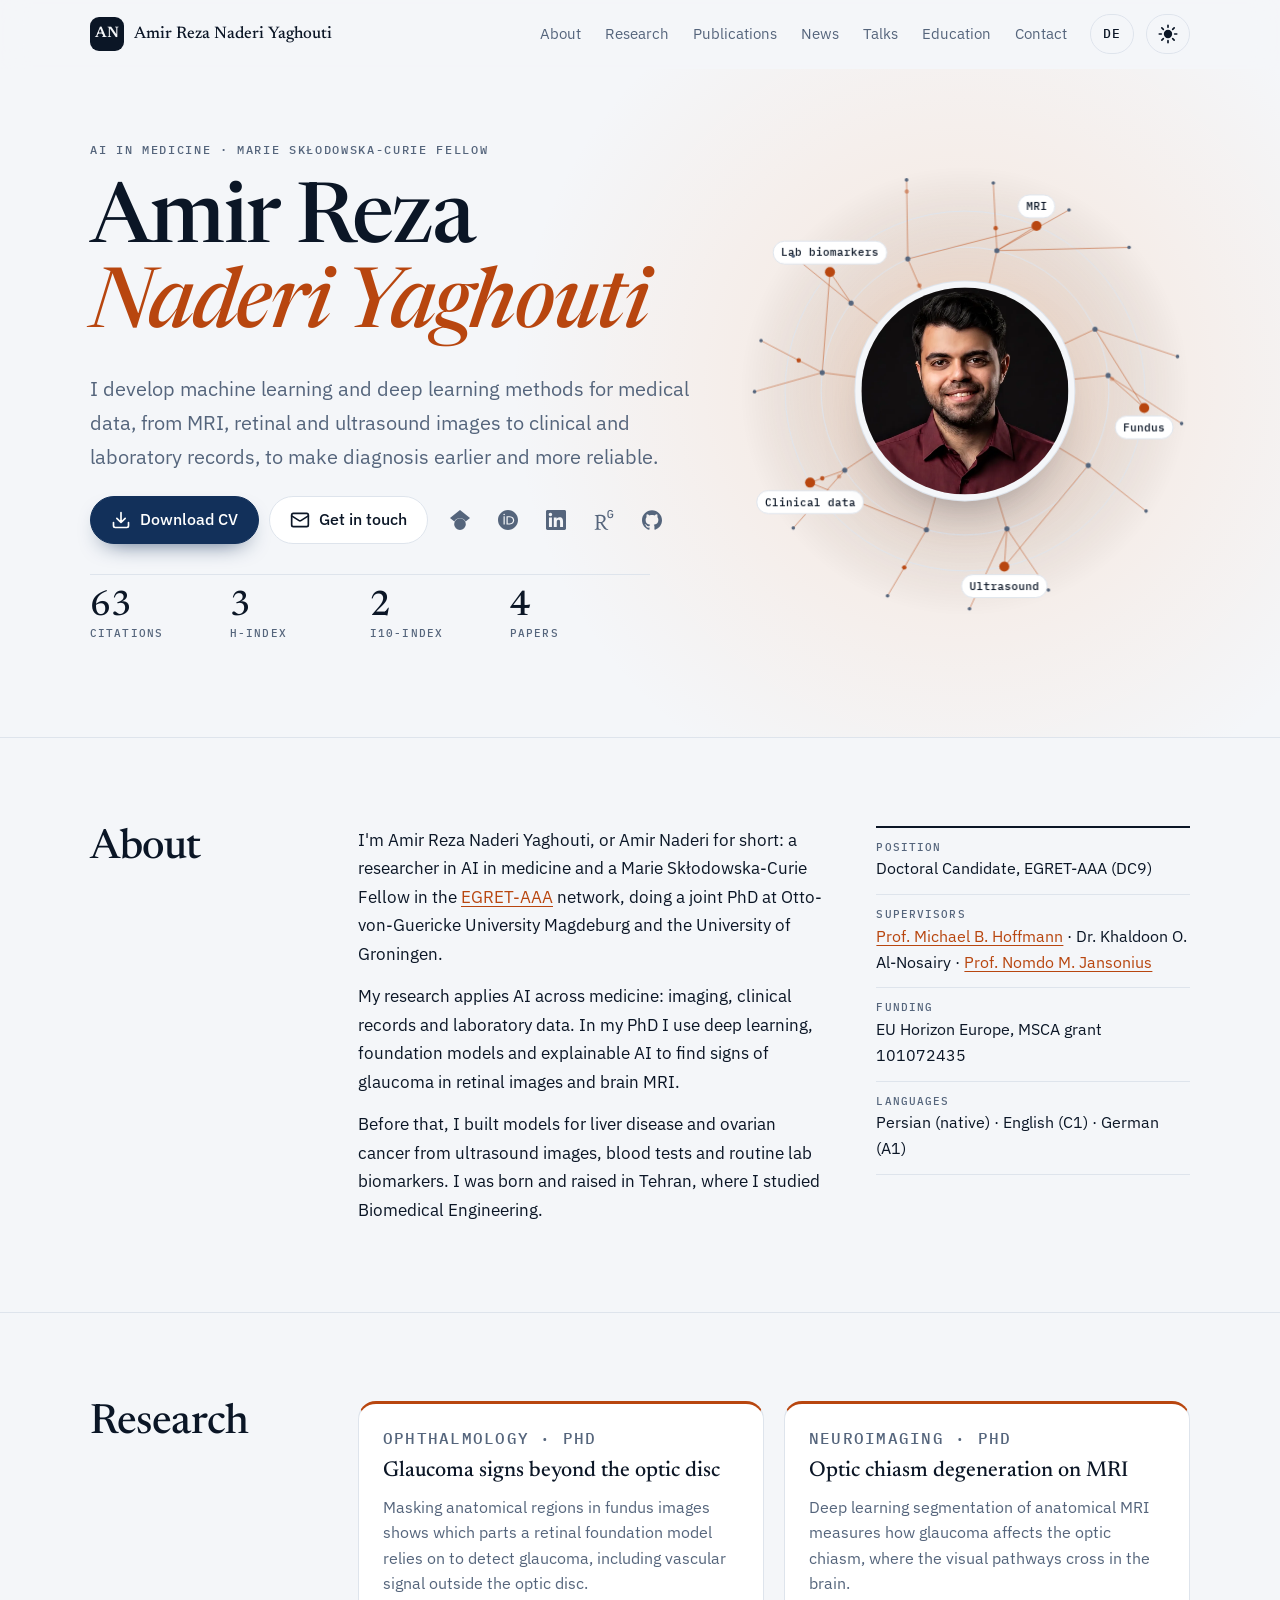
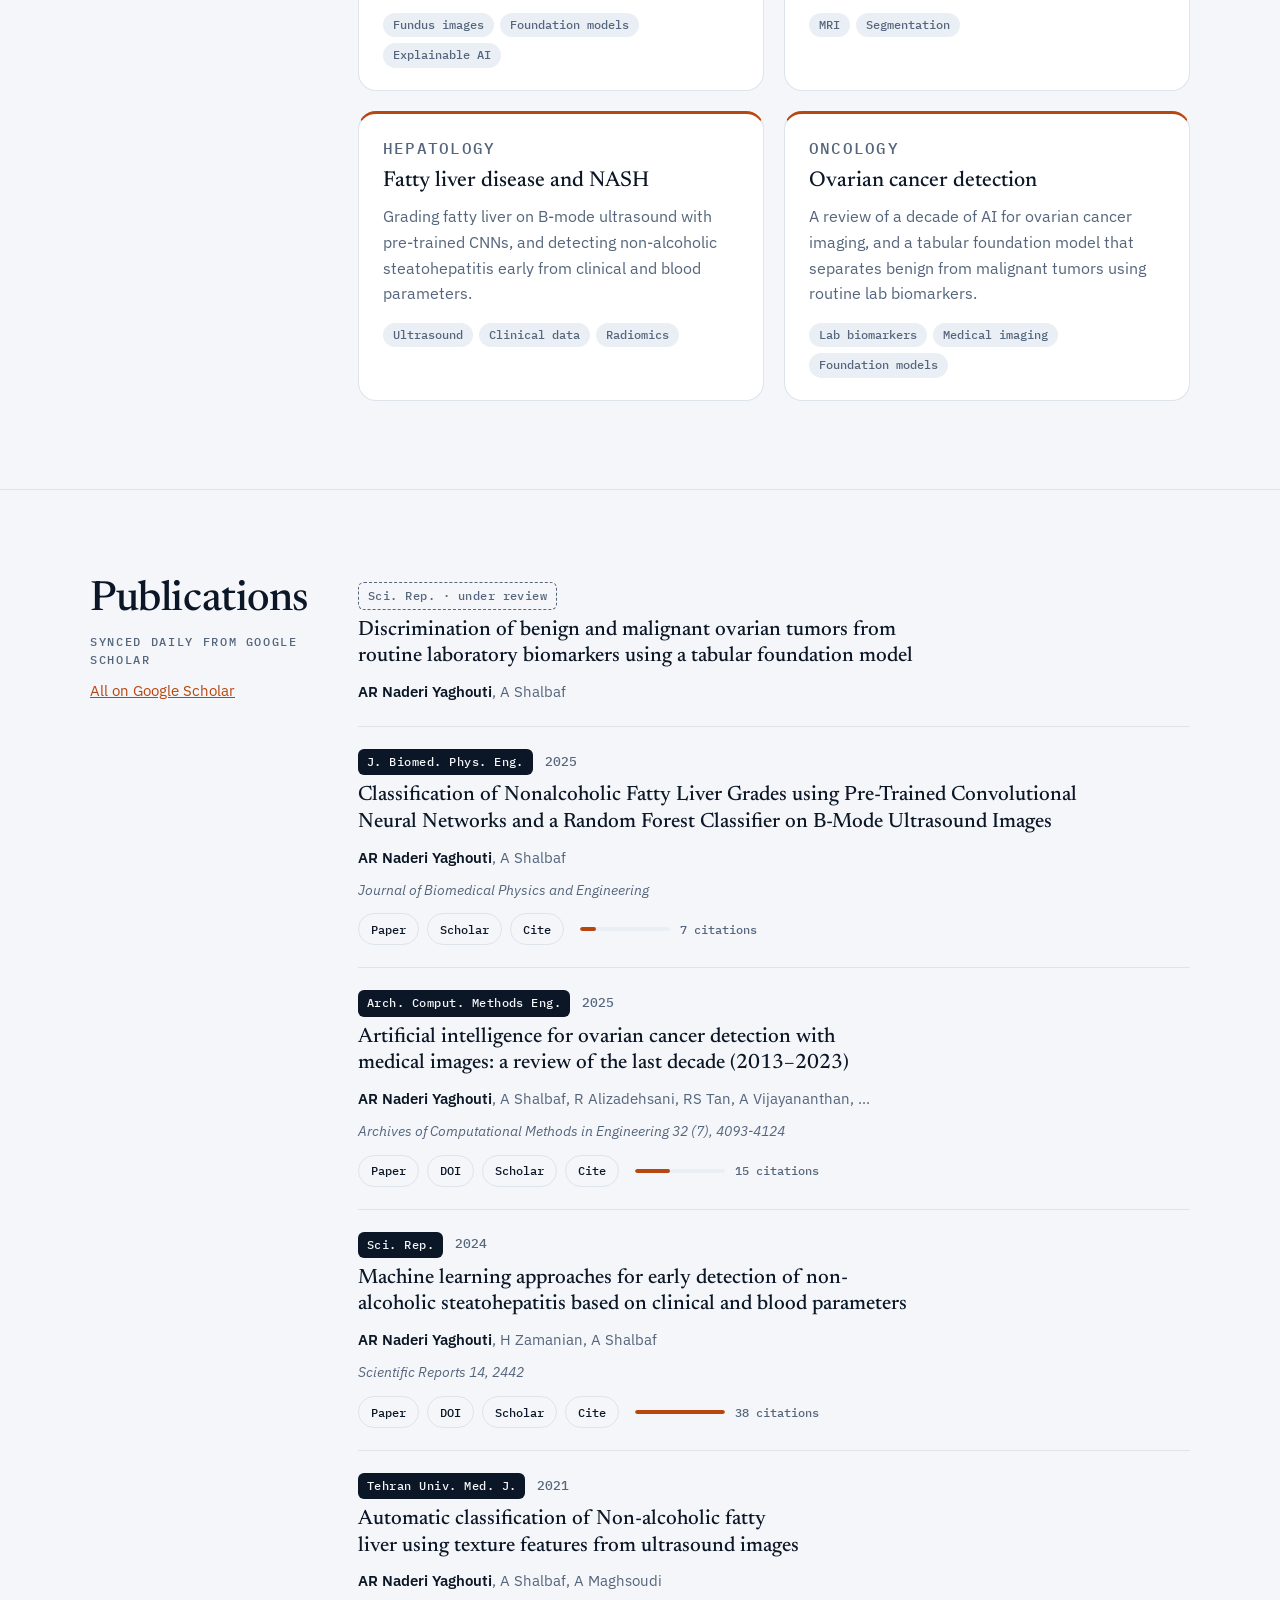
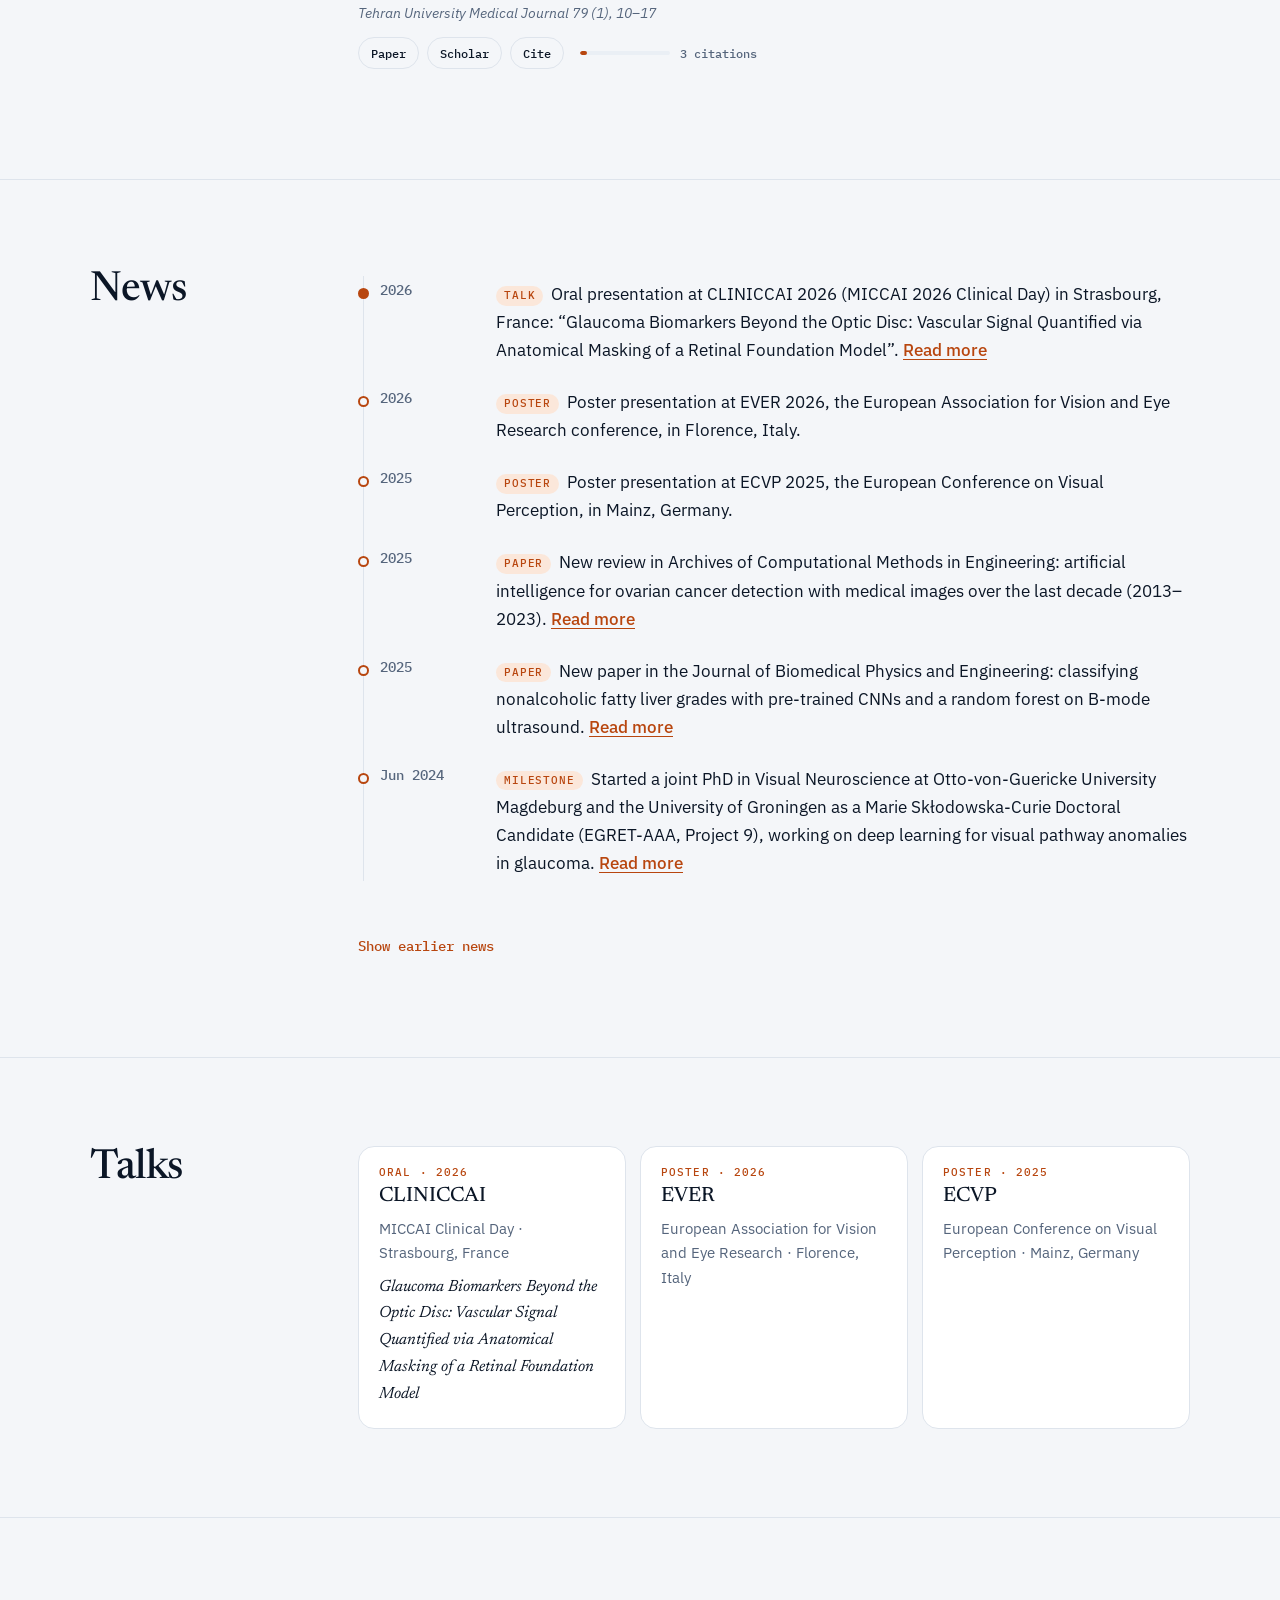
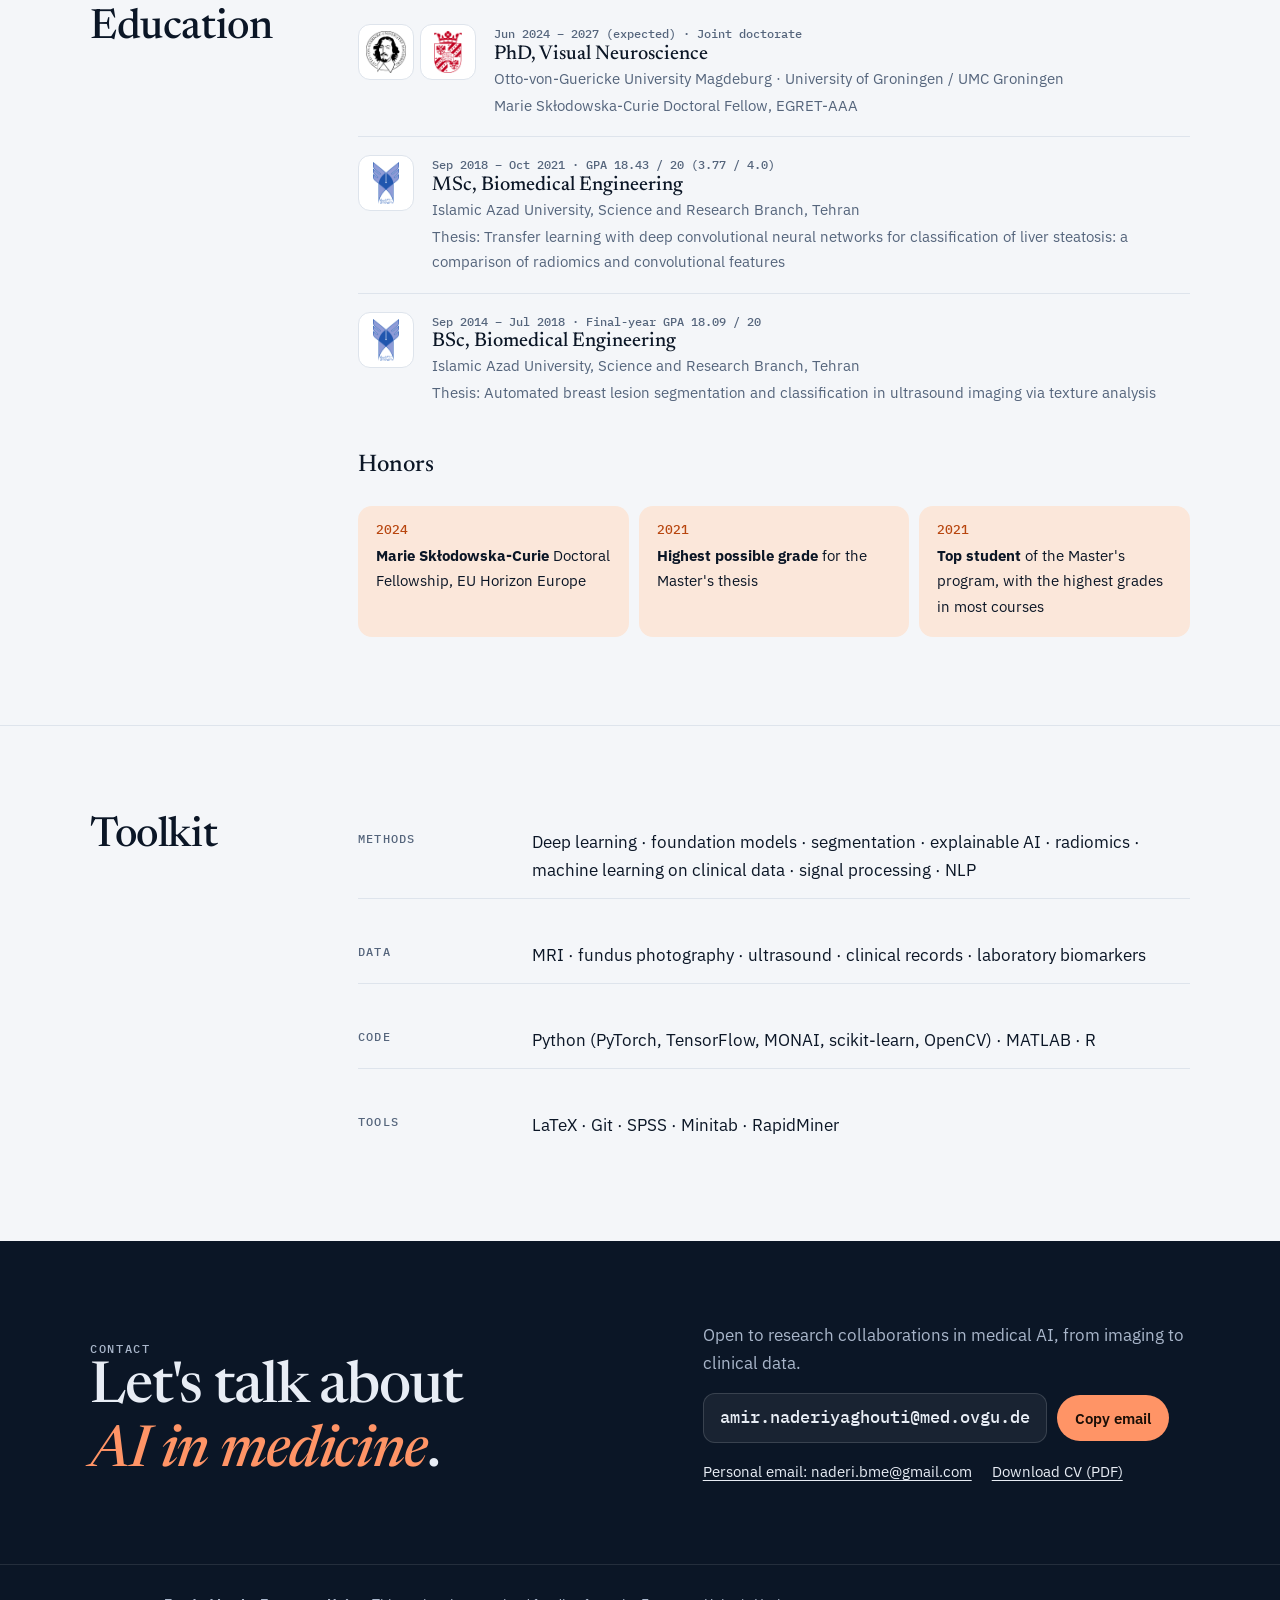
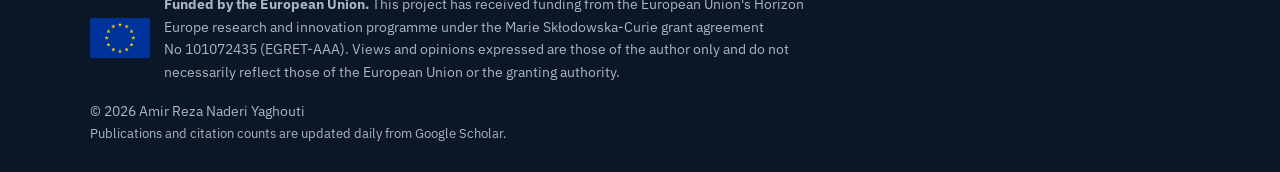
==== commit 61d33db9: "Redesign the site: AI-in-medicine hero network, cleaner sections, motion - Hero: portrait at the cen" ====
--- a/index.html
+++ b/index.html
@@ -2,9 +2,9 @@
 <html lang="en">
 <head>
   <meta charset="utf-8">
-  <meta name="viewport" content="width=device-width, initial-scale=1">
-  <title>Amir Reza Naderi Yaghouti | PhD Researcher in Medical AI</title>
-  <meta name="description" content="Amir Reza Naderi Yaghouti (Amir Naderi), Marie Skłodowska-Curie Fellow and PhD researcher at Otto-von-Guericke University Magdeburg and the University of Groningen. Deep learning for glaucoma, retinal imaging and MRI. Publications, CV and contact.">
+  <meta name="viewport" content="width=device-width, initial-scale=1, viewport-fit=cover">
+  <title>Amir Reza Naderi Yaghouti – AI in Medicine Researcher</title>
+  <meta name="description" content="Amir Reza Naderi Yaghouti (Amir Naderi) is an AI in medicine researcher and Marie Skłodowska-Curie Fellow at Otto-von-Guericke University Magdeburg and the University of Groningen, building machine learning for medical imaging, clinical and lab data.">
   <meta name="author" content="Amir Reza Naderi Yaghouti">
   <meta name="google-site-verification" content="YzLXueeyZpNn4xikbnm2FtjlU_SHx9mif4LPcGFMoCA">
   <meta name="robots" content="index, follow, max-image-preview:large">
@@ -15,8 +15,8 @@
   <link rel="alternate" hreflang="x-default" href="https://amirnaderi.com/">
   <meta property="og:type" content="profile">
   <meta property="og:site_name" content="Amir Reza Naderi Yaghouti">
-  <meta property="og:title" content="Amir Reza Naderi Yaghouti | PhD Researcher in Medical AI">
-  <meta property="og:description" content="PhD researcher in visual neuroscience and biomedical AI. Deep learning, computer vision and medical imaging for glaucoma.">
+  <meta property="og:title" content="Amir Reza Naderi Yaghouti – AI in Medicine Researcher">
+  <meta property="og:description" content="Machine learning and deep learning for medical data: MRI, retinal and ultrasound images, clinical records and lab biomarkers.">
   <meta property="og:url" content="https://amirnaderi.com/">
   <meta property="og:image" content="https://amirnaderi.com/assets/img/profile.jpg">
   <meta property="og:image:width" content="800">
@@ -27,8 +27,8 @@
   <meta property="profile:first_name" content="Amir Reza">
   <meta property="profile:last_name" content="Naderi Yaghouti">
   <meta name="twitter:card" content="summary_large_image">
-  <meta name="twitter:title" content="Amir Reza Naderi Yaghouti | PhD Researcher in Medical AI">
-  <meta name="twitter:description" content="PhD researcher in visual neuroscience and biomedical AI. Deep learning, computer vision and medical imaging for glaucoma.">
+  <meta name="twitter:title" content="Amir Reza Naderi Yaghouti – AI in Medicine Researcher">
+  <meta name="twitter:description" content="Machine learning and deep learning for medical data: MRI, retinal and ultrasound images, clinical records and lab biomarkers.">
   <meta name="twitter:image" content="https://amirnaderi.com/assets/img/profile.jpg">
   <script type="application/ld+json">
 {
@@ -55,7 +55,7 @@
   "@context": "https://schema.org",
   "@type": "ProfilePage",
   "url": "https://amirnaderi.com/",
-  "name": "Amir Reza Naderi Yaghouti | PhD Researcher in Medical AI",
+  "name": "Amir Reza Naderi Yaghouti – AI in Medicine Researcher",
   "inLanguage": "en",
   "primaryImageOfPage": {
     "@type": "ImageObject",
@@ -81,7 +81,7 @@
     "url": "https://amirnaderi.com/",
     "image": "https://amirnaderi.com/assets/img/profile.jpg",
     "email": "mailto:naderi.bme@gmail.com",
-    "jobTitle": "Doctoral Researcher in Visual Neuroscience and Biomedical AI",
+    "jobTitle": "Researcher in AI in Medicine, Marie Skłodowska-Curie Doctoral Fellow",
     "affiliation": [
       {
         "@type": "CollegeOrUniversity",
@@ -99,13 +99,14 @@
       "name": "Islamic Azad University, Science and Research Branch"
     },
     "knowsAbout": [
+      "Artificial intelligence in medicine",
+      "Machine learning",
       "Deep learning",
-      "Computer vision",
       "Medical image analysis",
+      "Foundation models",
+      "Explainable AI",
       "Glaucoma",
-      "Visual neuroscience",
-      "Biomedical engineering",
-      "Explainable AI"
+      "Biomedical engineering"
     ],
     "sameAs": [
       "https://www.linkedin.com/in/amirnaderiy",
@@ -163,7 +164,7 @@
 }
   </script>
 <!-- /AUTO:HEAD -->
-  <meta name="theme-color" content="#1E3A5F">
+  <meta name="theme-color" content="#0B1626">
   <link rel="icon" href="/favicon.ico" sizes="48x48">
   <link rel="icon" href="/favicon.svg" type="image/svg+xml">
   <link rel="icon" href="/favicon-96.png" type="image/png" sizes="96x96">
@@ -171,7 +172,7 @@
   <link rel="manifest" href="/site.webmanifest">
   <link rel="preconnect" href="https://fonts.googleapis.com">
   <link rel="preconnect" href="https://fonts.gstatic.com" crossorigin>
-  <link rel="stylesheet" href="https://fonts.googleapis.com/css2?family=Atkinson+Hyperlegible:ital,wght@0,400;0,700;1,400&family=Crimson+Pro:wght@500;600;700&display=swap">
+  <link rel="stylesheet" href="https://fonts.googleapis.com/css2?family=Newsreader:ital,opsz,wght@0,6..72,400;0,6..72,500;0,6..72,600;1,6..72,400;1,6..72,500&family=IBM+Plex+Sans:wght@400;500;600&family=IBM+Plex+Mono:wght@400;500&display=swap">
   <link rel="stylesheet" href="assets/css/style.css">
   <script>
     // Apply the saved theme before first paint to avoid a flash.
@@ -189,152 +190,92 @@
     <symbol id="i-orcid" viewBox="0 0 24 24"><path fill="currentColor" d="M12 0C5.372 0 0 5.372 0 12s5.372 12 12 12 12-5.372 12-12S18.628 0 12 0zM7.369 4.378c.525 0 .947.431.947.947s-.422.947-.947.947a.95.95 0 0 1-.947-.947c0-.525.422-.947.947-.947zm-.722 3.038h1.444v10.041H6.647V7.416zm3.562 0h3.9c3.712 0 5.344 2.653 5.344 5.025 0 2.578-2.016 5.025-5.325 5.025h-3.919V7.416zm1.444 1.303v7.444h2.297c3.272 0 4.022-2.484 4.022-3.722 0-2.016-1.284-3.722-4.097-3.722h-2.222z"/></symbol>
     <symbol id="i-download" viewBox="0 0 24 24"><path fill="none" stroke="currentColor" stroke-width="2" stroke-linecap="round" stroke-linejoin="round" d="M21 15v4a2 2 0 0 1-2 2H5a2 2 0 0 1-2-2v-4M7 10l5 5 5-5M12 15V3"/></symbol>
     <symbol id="i-mail" viewBox="0 0 24 24"><g fill="none" stroke="currentColor" stroke-width="2" stroke-linecap="round" stroke-linejoin="round"><rect x="2" y="4" width="20" height="16" rx="2"/><path d="m22 7-8.97 5.7a1.94 1.94 0 0 1-2.06 0L2 7"/></g></symbol>
-    <symbol id="i-pin" viewBox="0 0 24 24"><g fill="none" stroke="currentColor" stroke-width="2" stroke-linecap="round" stroke-linejoin="round"><path d="M20 10c0 6-8 12-8 12s-8-6-8-12a8 8 0 0 1 16 0Z"/><circle cx="12" cy="10" r="3"/></g></symbol>
-    <symbol id="i-sun" viewBox="0 0 24 24"><g fill="none" stroke="currentColor" stroke-width="2" stroke-linecap="round" stroke-linejoin="round"><circle cx="12" cy="12" r="4"/><path d="M12 2v2M12 20v2M4.93 4.93l1.41 1.41M17.66 17.66l1.41 1.41M2 12h2M20 12h2M6.34 17.66l-1.41 1.41M19.07 4.93l-1.41 1.41"/></g></symbol>
-    <symbol id="i-moon" viewBox="0 0 24 24"><path fill="none" stroke="currentColor" stroke-width="2" stroke-linecap="round" stroke-linejoin="round" d="M12 3a6 6 0 0 0 9 9 9 9 0 1 1-9-9Z"/></symbol>
-    <symbol id="i-menu" viewBox="0 0 24 24"><path fill="none" stroke="currentColor" stroke-width="2" stroke-linecap="round" d="M4 6h16M4 12h16M4 18h16"/></symbol>
-    <symbol id="i-arrow" viewBox="0 0 24 24"><path fill="none" stroke="currentColor" stroke-width="2" stroke-linecap="round" stroke-linejoin="round" d="M7 17 17 7M7 7h10v10"/></symbol>
+    <symbol id="i-menu" viewBox="0 0 24 24"><path fill="none" stroke="currentColor" stroke-width="2" stroke-linecap="round" d="M4 7h16M4 12h16M4 17h16"/></symbol>
   </svg>
-
   <a class="skip-link" href="#main">Skip to content</a>
 
-  <header class="site-header">
-    <div class="container header-inner">
-      <a class="brand" href="#top" aria-label="Amir Reza Naderi Yaghouti — back to top">A. R. Naderi Yaghouti</a>
-      <nav aria-label="Main">
-        <button class="icon-btn menu-btn" type="button" aria-expanded="false" aria-controls="nav-links" aria-label="Open menu">
-          <svg class="icon" aria-hidden="true"><use href="#i-menu"/></svg>
-        </button>
-        <ul id="nav-links" class="nav-links">
-          <li><a href="#about">About</a></li>
-          <li><a href="#news">News</a></li>
-          <li><a href="#publications">Publications</a></li>
-          <li><a href="#research">Research</a></li>
-          <li><a href="#talks">Talks</a></li>
-          <li><a href="#education">Education</a></li>
-          <li><a href="#contact">Contact</a></li>
-        </ul>
-      </nav>
-      <a class="lang-switch" href="de/" hreflang="de" lang="de" data-lang="de" aria-label="Deutsche Version">DE</a>
-      <button class="icon-btn theme-btn" type="button" aria-label="Switch to dark theme">
-        <svg class="icon icon-moon" aria-hidden="true"><use href="#i-moon"/></svg>
-        <svg class="icon icon-sun" aria-hidden="true"><use href="#i-sun"/></svg>
+  <header class="nav">
+    <div class="wrap">
+      <a class="mark" href="#top" aria-label="Back to top"><b>AN</b><span>Amir Reza Naderi Yaghouti</span></a>
+      <nav class="links" id="nav-links" aria-label="Main"><a href="#about">About</a><a href="#research">Research</a><a href="#publications">Publications</a><a href="#news">News</a><a href="#talks">Talks</a><a href="#education">Education</a><a href="#contact">Contact</a><span class="bar" aria-hidden="true"></span></nav>
+      <a class="chip-btn lang-switch" href="de/" hreflang="de" lang="de" data-lang="de" aria-label="Deutsche Version">DE</a>
+      <button class="chip-btn theme-btn" type="button" aria-label="Switch to dark mode">
+        <svg viewBox="0 0 24 24" aria-hidden="true"><mask id="moon-mask"><rect width="24" height="24" fill="#fff"/><circle class="bite" cx="30" cy="-6" r="7" fill="#000"/></mask><circle class="sun-core" cx="12" cy="12" r="5" fill="currentColor" mask="url(#moon-mask)"/><g class="rays" stroke="currentColor" stroke-width="2" stroke-linecap="round"><path d="M12 1.5v2.5M12 20v2.5M1.5 12h2.5M20 12h2.5M4.6 4.6l1.8 1.8M17.6 17.6l1.8 1.8M4.6 19.4l1.8-1.8M17.6 6.4l1.8-1.8"/></g></svg>
       </button>
+      <button class="chip-btn menu-btn" type="button" aria-expanded="false" aria-controls="nav-links" aria-label="Open menu"><svg class="icon" aria-hidden="true"><use href="#i-menu"/></svg></button>
     </div>
   </header>
 
   <main id="main">
-    <!-- ============ HERO ============ -->
-    <section id="top" class="hero container">
-      <div class="portrait">
-        <span class="portrait-fallback" aria-hidden="true">AN</span>
-        <!-- Photo: assets/img/profile.webp + profile.jpg (4:5 portrait, 800×1000 px). -->
-        <picture>
-          <source srcset="assets/img/profile.webp" type="image/webp">
-          <img src="assets/img/profile.jpg" alt="Portrait of Amir Reza Naderi Yaghouti" width="800" height="1000" fetchpriority="high" onerror="this.closest('picture').remove()">
-        </picture>
-      </div>
-      <div class="hero-text">
-        <p class="eyebrow">Marie Skłodowska-Curie Fellow · PhD Researcher in Visual Neuroscience</p>
-        <h1>Amir Reza Naderi Yaghouti</h1>
-        <p class="lead">
-          I develop deep learning and computer vision methods for medical imaging,
-          currently focused on detecting visual pathway anomalies in glaucoma and rare patient groups.
-        </p>
-        <p class="affiliation">
-          <svg class="icon" aria-hidden="true"><use href="#i-pin"/></svg>
-          <span>Joint PhD · Otto-von-Guericke University Magdeburg, Germany &amp; University of Groningen, the Netherlands</span>
-        </p>
-        <ul class="profile-links" aria-label="Profiles">
-          <li><a class="btn btn-primary" href="assets/cv/Amir-Reza-Naderi-Yaghouti-CV.pdf" download><svg class="icon" aria-hidden="true"><use href="#i-download"/></svg>Download CV</a></li>
-          <li><a class="btn" href="https://scholar.google.com/citations?user=WmUoRTsAAAAJ&amp;hl=en" target="_blank" rel="noopener"><svg class="icon" aria-hidden="true"><use href="#i-scholar"/></svg>Google Scholar</a></li>
-          <li><a class="btn" href="https://orcid.org/0000-0002-9269-8084" target="_blank" rel="noopener"><svg class="icon icon-orcid" aria-hidden="true"><use href="#i-orcid"/></svg>ORCID</a></li>
-          <li><a class="btn" href="https://www.linkedin.com/in/amirnaderiy" target="_blank" rel="noopener"><svg class="icon" aria-hidden="true"><use href="#i-linkedin"/></svg>LinkedIn</a></li>
-          <li><a class="btn" href="https://www.researchgate.net/profile/Amir-Reza-Naderi-Yaghouti" target="_blank" rel="noopener"><svg class="icon" aria-hidden="true"><use href="#i-researchgate"/></svg>ResearchGate</a></li>
-          <li><a class="btn" href="https://github.com/Amirnaderiy" target="_blank" rel="noopener"><svg class="icon" aria-hidden="true"><use href="#i-github"/></svg>GitHub</a></li>
-          <li><a class="btn" href="mailto:naderi.bme@gmail.com"><svg class="icon" aria-hidden="true"><use href="#i-mail"/></svg>Email</a></li>
-        </ul>
-        <dl class="stats" aria-label="Research metrics">
+    <section class="hero" id="top">
+      <div class="wrap">
+        <div class="hero-text">
+          <p class="label rise">AI in Medicine · Marie Skłodowska-Curie Fellow</p>
+          <h1 class="rise d1">Amir Reza <em>Naderi Yaghouti</em></h1>
+          <p class="lead rise d2">I develop machine learning and deep learning methods for medical data, from MRI, retinal and ultrasound images to clinical and laboratory records, to make diagnosis earlier and more reliable.</p>
+          <div class="cta rise d3">
+            <a class="btn btn-solid" href="assets/cv/Amir-Reza-Naderi-Yaghouti-CV.pdf" download><svg class="icon" aria-hidden="true"><use href="#i-download"/></svg>Download CV</a>
+            <a class="btn" href="#contact"><svg class="icon" aria-hidden="true"><use href="#i-mail"/></svg>Get in touch</a>
+            <div class="icons" aria-label="Profiles">
+              <a href="https://scholar.google.com/citations?user=WmUoRTsAAAAJ" target="_blank" rel="noopener" aria-label="Google Scholar" title="Google Scholar"><svg class="icon" aria-hidden="true"><use href="#i-scholar"/></svg></a>
+              <a href="https://orcid.org/0000-0002-9269-8084" target="_blank" rel="noopener" aria-label="ORCID" title="ORCID"><svg class="icon" aria-hidden="true"><use href="#i-orcid"/></svg></a>
+              <a href="https://www.linkedin.com/in/amirnaderiy" target="_blank" rel="noopener" aria-label="LinkedIn" title="LinkedIn"><svg class="icon" aria-hidden="true"><use href="#i-linkedin"/></svg></a>
+              <a href="https://www.researchgate.net/profile/Amir-Reza-Naderi-Yaghouti" target="_blank" rel="noopener" aria-label="ResearchGate" title="ResearchGate"><svg class="icon" aria-hidden="true"><use href="#i-researchgate"/></svg></a>
+              <a href="https://github.com/Amirnaderiy" target="_blank" rel="noopener" aria-label="GitHub" title="GitHub"><svg class="icon" aria-hidden="true"><use href="#i-github"/></svg></a>
+            </div>
+          </div>
+          <dl class="stats rise d4" aria-label="Google Scholar metrics">
 <!-- AUTO:STATS -->
-<div class="stat"><dt>Publications</dt><dd>4</dd></div>
-<div class="stat"><dt>Citations</dt><dd>63</dd></div>
-<div class="stat"><dt>h-index</dt><dd>3</dd></div>
-<div class="stat"><dt>i10-index</dt><dd>2</dd></div>
+<div><dt>Citations</dt><dd>63</dd></div>
+<div><dt>h-index</dt><dd>3</dd></div>
+<div><dt>i10-index</dt><dd>2</dd></div>
+<div><dt>Papers</dt><dd>4</dd></div>
 <!-- /AUTO:STATS -->
-        </dl>
-      </div>
-    </section>
-
-    <!-- ============ ABOUT ============ -->
-    <section id="about" class="section container">
-      <h2>About</h2>
-      <div class="prose">
-        <p>
-          I'm Amir Reza Naderi Yaghouti, or Amir Naderi for short, a Marie Skłodowska-Curie Doctoral Candidate in the
-          <a href="https://www.egret-aaa.eu/project-9/" target="_blank" rel="noopener">EGRET-AAA</a> network,
-          pursuing a joint PhD in visual neuroscience at Otto-von-Guericke University Magdeburg and the
-          University of Groningen. In Magdeburg I work at the University Clinic for Ophthalmology under the
-          supervision of <a href="http://www.med.ovgu.de/augenklinik/vpl/" target="_blank" rel="noopener">Prof. Michael B. Hoffmann</a> and Dr. Khaldoon O. Al-Nosairy; in Groningen I work with
-          <a href="https://www.nomdo.nl" target="_blank" rel="noopener">Prof. Nomdo M. Jansonius</a>.
-        </p>
-        <p>
-          My research uses deep learning and computer vision to build intelligent, data-driven diagnostic
-          tools. Before glaucoma, I worked on machine learning for liver disease: grading nonalcoholic fatty
-          liver disease from ultrasound images and detecting non-alcoholic steatohepatitis from clinical
-          and blood parameters. I was born and raised in Tehran, where I earned my BSc and MSc in Biomedical Engineering.
-        </p>
-      </div>
-      <h3 class="subhead">Research interests</h3>
-      <ul class="chips">
-        <li>Medical image analysis</li>
-        <li>Glaucoma &amp; optic nerve head</li>
-        <li>Visual pathway anomalies</li>
-        <li>Deep learning</li>
-        <li>Computer vision</li>
-        <li>Explainable &amp; trustworthy AI</li>
-        <li>Biomarker discovery</li>
-        <li>Ultrasound imaging</li>
-      </ul>
-    </section>
-
-    <!-- ============ NEWS (auto + data/news.json) ============ -->
-    <section id="news" class="section container">
-      <h2>News</h2>
-<!-- AUTO:NEWS -->
-<ol class="news-list">
-<li class="news-item"><time datetime="2026">2026</time><p>Oral presentation at CLINICCAI 2026 (MICCAI 2026 Clinical Day) in Strasbourg, France: “Glaucoma Biomarkers Beyond the Optic Disc: Vascular Signal Quantified via Anatomical Masking of a Retinal Foundation Model”. <a class="inline-link" href="https://conferences.miccai.org/2026/en/CLINICAL-DAY.html" target="_blank" rel="noopener">Read more<span class="sr-only"> (opens in new tab)</span></a></p></li>
-<li class="news-item"><time datetime="2026">2026</time><p>Poster presentation at EVER 2026, the European Association for Vision and Eye Research conference, in Florence, Italy.</p></li>
-<li class="news-item"><time datetime="2025">2025</time><p>Poster presentation at ECVP 2025, the European Conference on Visual Perception, in Mainz, Germany.</p></li>
-<li class="news-item"><time datetime="2025">2025</time><p>New review in Archives of Computational Methods in Engineering: artificial intelligence for ovarian cancer detection with medical images over the last decade (2013–2023). <a class="inline-link" href="https://link.springer.com/article/10.1007/s11831-025-10268-x" target="_blank" rel="noopener">Read more<span class="sr-only"> (opens in new tab)</span></a></p></li>
-<li class="news-item"><time datetime="2025">2025</time><p>New paper in the Journal of Biomedical Physics and Engineering: classifying nonalcoholic fatty liver grades with pre-trained CNNs and a random forest on B-mode ultrasound. <a class="inline-link" href="https://jbpe.sums.ac.ir/article_49907.html" target="_blank" rel="noopener">Read more<span class="sr-only"> (opens in new tab)</span></a></p></li>
-<li class="news-item"><time datetime="2024-06">Jun 2024</time><p>Started a joint PhD in Visual Neuroscience at Otto-von-Guericke University Magdeburg and the University of Groningen as a Marie Skłodowska-Curie Doctoral Candidate (EGRET-AAA, Project 9), working on deep learning for visual pathway anomalies in glaucoma. <a class="inline-link" href="https://www.egret-aaa.eu/project-9/" target="_blank" rel="noopener">Read more<span class="sr-only"> (opens in new tab)</span></a></p></li>
-</ol>
-<details class="more"><summary>Show earlier news</summary><ol class="news-list">
-<li class="news-item"><time datetime="2024-01">Jan 2024</time><p>New paper in Scientific Reports: machine learning approaches for early detection of non-alcoholic steatohepatitis (NASH) from clinical and blood parameters. <a class="inline-link" href="https://www.nature.com/articles/s41598-024-51741-0" target="_blank" rel="noopener">Read more<span class="sr-only"> (opens in new tab)</span></a></p></li>
-</ol></details>
-<!-- /AUTO:NEWS -->
-    </section>
-
-    <!-- ============ PUBLICATIONS (auto from Google Scholar) ============ -->
-    <section id="publications" class="section container">
-      <div class="section-head">
-        <h2>Publications</h2>
-        <a class="inline-link" href="https://scholar.google.com/citations?user=WmUoRTsAAAAJ&amp;hl=en" target="_blank" rel="noopener">
-          Full list on Google Scholar <svg class="icon icon-sm" aria-hidden="true"><use href="#i-arrow"/></svg>
-        </a>
-      </div>
+          </dl>
+        </div>
+        <div class="disc rise d2">
+          <canvas id="net" aria-hidden="true" data-labels="MRI|Fundus|Ultrasound|Clinical data|Lab biomarkers"></canvas>
+          <div class="photo">
+            <picture>
+              <source srcset="assets/img/profile.webp" type="image/webp">
+              <img src="assets/img/profile.jpg" alt="Portrait of Amir Reza Naderi Yaghouti" width="800" height="1000" fetchpriority="high">
+            </picture>
+          </div>
+        </div>
+      </div>
+    </section>
+
+    <section class="section" id="about">
+      <div class="wrap">
+        <div class="sec-head"><h2>About</h2></div>
+        <div class="sec-body about reveal">
+          <div class="prose"><p>I'm Amir Reza Naderi Yaghouti, or Amir Naderi for short: a researcher in AI in medicine and a Marie Skłodowska-Curie Fellow in the <a href="https://www.egret-aaa.eu/project-9/" target="_blank" rel="noopener">EGRET-AAA</a> network, doing a joint PhD at Otto-von-Guericke University Magdeburg and the University of Groningen.</p><p>My research applies AI across medicine: imaging, clinical records and laboratory data. In my PhD I use deep learning, foundation models and explainable AI to find signs of glaucoma in retinal images and brain MRI.</p><p>Before that, I built models for liver disease and ovarian cancer from ultrasound images, blood tests and routine lab biomarkers. I was born and raised in Tehran, where I studied Biomedical Engineering.</p></div>
+          <dl class="facts"><div><dt>Position</dt><dd>Doctoral Candidate, EGRET-AAA (DC9)</dd></div><div><dt>Supervisors</dt><dd><a href="http://www.med.ovgu.de/augenklinik/vpl/" target="_blank" rel="noopener">Prof. Michael B. Hoffmann</a> · Dr. Khaldoon O. Al-Nosairy · <a href="https://www.nomdo.nl" target="_blank" rel="noopener">Prof. Nomdo M. Jansonius</a></dd></div><div><dt>Funding</dt><dd>EU Horizon Europe, MSCA grant 101072435</dd></div><div><dt>Languages</dt><dd>Persian (native) · English (C1) · German (A1)</dd></div></dl>
+        </div>
+      </div>
+    </section>
+
+    <section class="section" id="research">
+      <div class="wrap">
+        <div class="sec-head"><h2>Research</h2></div>
+        <div class="sec-body"><div class="projects"><article class="project reveal"><p class="where">Ophthalmology · PhD</p><h3>Glaucoma signs beyond the optic disc</h3><p>Masking anatomical regions in fundus images shows which parts a retinal foundation model relies on to detect glaucoma, including vascular signal outside the optic disc.</p><ul class="mods"><li>Fundus images</li><li>Foundation models</li><li>Explainable AI</li></ul></article><article class="project reveal"><p class="where">Neuroimaging · PhD</p><h3>Optic chiasm degeneration on MRI</h3><p>Deep learning segmentation of anatomical MRI measures how glaucoma affects the optic chiasm, where the visual pathways cross in the brain.</p><ul class="mods"><li>MRI</li><li>Segmentation</li></ul></article><article class="project reveal"><p class="where">Hepatology</p><h3>Fatty liver disease and NASH</h3><p>Grading fatty liver on B-mode ultrasound with pre-trained CNNs, and detecting non-alcoholic steatohepatitis early from clinical and blood parameters.</p><ul class="mods"><li>Ultrasound</li><li>Clinical data</li><li>Radiomics</li></ul></article><article class="project reveal"><p class="where">Oncology</p><h3>Ovarian cancer detection</h3><p>A review of a decade of AI for ovarian cancer imaging, and a tabular foundation model that separates benign from malignant tumors using routine lab biomarkers.</p><ul class="mods"><li>Lab biomarkers</li><li>Medical imaging</li><li>Foundation models</li></ul></article></div></div>
+      </div>
+    </section>
+
+    <section class="section" id="publications">
+      <div class="wrap">
+        <div class="sec-head"><h2>Publications</h2><p class="label">Synced daily from Google Scholar</p><a href="https://scholar.google.com/citations?user=WmUoRTsAAAAJ" target="_blank" rel="noopener">All on Google Scholar</a></div>
+        <div class="sec-body">
 <!-- AUTO:PUBLICATIONS -->
-<h3 class="pub-year">Under review</h3><ol class="pub-list">
-<li class="pub"><span class="pub-title" lang="en">Discrimination of benign and malignant ovarian tumors from routine laboratory biomarkers using a tabular foundation model</span><p class="pub-authors"><strong>AR Naderi Yaghouti</strong>, A Shalbaf</p><p class="pub-venue"><span class="venue-tag">Sci. Rep.</span><em>Scientific Reports</em></p></li>
-</ol>
-<h3 class="pub-year">2025</h3><ol class="pub-list">
-<li class="pub"><a class="pub-title" href="https://jbpe.sums.ac.ir/article_49907.html" target="_blank" rel="noopener" lang="en">Classification of Nonalcoholic Fatty Liver Grades using Pre-Trained Convolutional Neural Networks and a Random Forest Classifier on B-Mode Ultrasound Images</a><p class="pub-authors"><strong>AR Naderi Yaghouti</strong>, A Shalbaf</p><p class="pub-venue"><span class="venue-tag">J. Biomed. Phys. Eng.</span><em>Journal of Biomedical Physics and Engineering</em><span class="badge">Cited by 7</span></p><div class="pub-links"><a class="pub-link" href="https://jbpe.sums.ac.ir/article_49907.html" target="_blank" rel="noopener">Paper</a><a class="pub-link" href="https://scholar.google.com/citations?view_op=view_citation&amp;hl=en&amp;user=WmUoRTsAAAAJ&amp;pagesize=100&amp;sortby=pubdate&amp;citation_for_view=WmUoRTsAAAAJ:2osOgNQ5qMEC" target="_blank" rel="noopener">Scholar</a><details class="cite"><summary class="pub-link">Cite</summary><div class="cite-box"><pre><code>@article{naderiyaghouti2025classification,
+<ol class="pubs">
+<li class="pub reveal"><div class="pub-top"><span class="venue review">Sci. Rep. · under review</span></div><h3 lang="en">Discrimination of benign and malignant ovarian tumors from routine laboratory biomarkers using a tabular foundation model</h3><p class="authors"><b>AR Naderi Yaghouti</b>, A Shalbaf</p></li>
+<li class="pub reveal"><div class="pub-top"><span class="venue">J. Biomed. Phys. Eng.</span><span class="yr">2025</span></div><h3 lang="en"><a href="https://jbpe.sums.ac.ir/article_49907.html" target="_blank" rel="noopener">Classification of Nonalcoholic Fatty Liver Grades using Pre-Trained Convolutional Neural Networks and a Random Forest Classifier on B-Mode Ultrasound Images</a></h3><p class="authors"><b>AR Naderi Yaghouti</b>, A Shalbaf</p><p class="venue-full">Journal of Biomedical Physics and Engineering</p><div class="pub-bottom"><a class="mini" href="https://jbpe.sums.ac.ir/article_49907.html" target="_blank" rel="noopener">Paper</a><a class="mini" href="https://scholar.google.com/citations?view_op=view_citation&amp;hl=en&amp;user=WmUoRTsAAAAJ&amp;pagesize=100&amp;sortby=pubdate&amp;citation_for_view=WmUoRTsAAAAJ:2osOgNQ5qMEC" target="_blank" rel="noopener">Scholar</a><details class="cite"><summary class="mini">Cite</summary><div class="cite-box"><pre><code>@article{naderiyaghouti2025classification,
   title = {{Classification of Nonalcoholic Fatty Liver Grades using Pre-Trained Convolutional Neural Networks and a Random Forest Classifier on B-Mode Ultrasound Images}},
   author = {Naderi Yaghouti, A. R. and Shalbaf, A.},
   journal = {Journal of Biomedical Physics and Engineering},
   year = {2025}
-}</code></pre><button type="button" class="copy-btn" data-copied="Copied">Copy BibTeX</button></div></details></div></li>
-<li class="pub"><a class="pub-title" href="https://link.springer.com/article/10.1007/s11831-025-10268-x" target="_blank" rel="noopener" lang="en">Artificial intelligence for ovarian cancer detection with medical images: a review of the last decade (2013–2023)</a><p class="pub-authors"><strong>AR Naderi Yaghouti</strong>, A Shalbaf, R Alizadehsani, RS Tan, A Vijayananthan, ...</p><p class="pub-venue"><span class="venue-tag">Arch. Comput. Methods Eng.</span><em>Archives of Computational Methods in Engineering 32 (7), 4093-4124</em><span class="badge">Cited by 15</span></p><div class="pub-links"><a class="pub-link" href="https://link.springer.com/article/10.1007/s11831-025-10268-x" target="_blank" rel="noopener">Paper</a><a class="pub-link" href="https://doi.org/10.1007/s11831-025-10268-x" target="_blank" rel="noopener">DOI</a><a class="pub-link" href="https://scholar.google.com/citations?view_op=view_citation&amp;hl=en&amp;user=WmUoRTsAAAAJ&amp;pagesize=100&amp;sortby=pubdate&amp;citation_for_view=WmUoRTsAAAAJ:qjMakFHDy7sC" target="_blank" rel="noopener">Scholar</a><details class="cite"><summary class="pub-link">Cite</summary><div class="cite-box"><pre><code>@article{naderiyaghouti2025artificial,
+}</code></pre><button type="button" class="copy-btn" data-copied="Copied">Copy BibTeX</button></div></details><span class="cites"><span class="meter"><i data-w="18"></i></span>7 citations</span></div></li>
+<li class="pub reveal"><div class="pub-top"><span class="venue">Arch. Comput. Methods Eng.</span><span class="yr">2025</span></div><h3 lang="en"><a href="https://link.springer.com/article/10.1007/s11831-025-10268-x" target="_blank" rel="noopener">Artificial intelligence for ovarian cancer detection with medical images: a review of the last decade (2013–2023)</a></h3><p class="authors"><b>AR Naderi Yaghouti</b>, A Shalbaf, R Alizadehsani, RS Tan, A Vijayananthan, ...</p><p class="venue-full">Archives of Computational Methods in Engineering 32 (7), 4093-4124</p><div class="pub-bottom"><a class="mini" href="https://link.springer.com/article/10.1007/s11831-025-10268-x" target="_blank" rel="noopener">Paper</a><a class="mini" href="https://doi.org/10.1007/s11831-025-10268-x" target="_blank" rel="noopener">DOI</a><a class="mini" href="https://scholar.google.com/citations?view_op=view_citation&amp;hl=en&amp;user=WmUoRTsAAAAJ&amp;pagesize=100&amp;sortby=pubdate&amp;citation_for_view=WmUoRTsAAAAJ:qjMakFHDy7sC" target="_blank" rel="noopener">Scholar</a><details class="cite"><summary class="mini">Cite</summary><div class="cite-box"><pre><code>@article{naderiyaghouti2025artificial,
   title = {{Artificial intelligence for ovarian cancer detection with medical images: a review of the last decade (2013–2023)}},
   author = {Naderi Yaghouti, A. R. and Shalbaf, A. and Alizadehsani, R. and Tan, R. S. and Vijayananthan, A. and others},
   journal = {Archives of Computational Methods in Engineering},
@@ -343,10 +284,8 @@
   pages = {4093--4124},
   year = {2025},
   doi = {10.1007/s11831-025-10268-x}
-}</code></pre><button type="button" class="copy-btn" data-copied="Copied">Copy BibTeX</button></div></details></div></li>
-</ol>
-<h3 class="pub-year">2024</h3><ol class="pub-list">
-<li class="pub"><a class="pub-title" href="https://www.nature.com/articles/s41598-024-51741-0" target="_blank" rel="noopener" lang="en">Machine learning approaches for early detection of non-alcoholic steatohepatitis based on clinical and blood parameters</a><p class="pub-authors"><strong>AR Naderi Yaghouti</strong>, H Zamanian, A Shalbaf</p><p class="pub-venue"><span class="venue-tag">Sci. Rep.</span><em>Scientific Reports 14, 2442</em><span class="badge">Cited by 38</span></p><div class="pub-links"><a class="pub-link" href="https://www.nature.com/articles/s41598-024-51741-0" target="_blank" rel="noopener">Paper</a><a class="pub-link" href="https://doi.org/10.1038/s41598-024-51741-0" target="_blank" rel="noopener">DOI</a><a class="pub-link" href="https://scholar.google.com/citations?view_op=view_citation&amp;hl=en&amp;user=WmUoRTsAAAAJ&amp;pagesize=100&amp;sortby=pubdate&amp;citation_for_view=WmUoRTsAAAAJ:d1gkVwhDpl0C" target="_blank" rel="noopener">Scholar</a><details class="cite"><summary class="pub-link">Cite</summary><div class="cite-box"><pre><code>@article{naderiyaghouti2024machine,
+}</code></pre><button type="button" class="copy-btn" data-copied="Copied">Copy BibTeX</button></div></details><span class="cites"><span class="meter"><i data-w="39"></i></span>15 citations</span></div></li>
+<li class="pub reveal"><div class="pub-top"><span class="venue">Sci. Rep.</span><span class="yr">2024</span></div><h3 lang="en"><a href="https://www.nature.com/articles/s41598-024-51741-0" target="_blank" rel="noopener">Machine learning approaches for early detection of non-alcoholic steatohepatitis based on clinical and blood parameters</a></h3><p class="authors"><b>AR Naderi Yaghouti</b>, H Zamanian, A Shalbaf</p><p class="venue-full">Scientific Reports 14, 2442</p><div class="pub-bottom"><a class="mini" href="https://www.nature.com/articles/s41598-024-51741-0" target="_blank" rel="noopener">Paper</a><a class="mini" href="https://doi.org/10.1038/s41598-024-51741-0" target="_blank" rel="noopener">DOI</a><a class="mini" href="https://scholar.google.com/citations?view_op=view_citation&amp;hl=en&amp;user=WmUoRTsAAAAJ&amp;pagesize=100&amp;sortby=pubdate&amp;citation_for_view=WmUoRTsAAAAJ:d1gkVwhDpl0C" target="_blank" rel="noopener">Scholar</a><details class="cite"><summary class="mini">Cite</summary><div class="cite-box"><pre><code>@article{naderiyaghouti2024machine,
   title = {{Machine learning approaches for early detection of non-alcoholic steatohepatitis based on clinical and blood parameters}},
   author = {Naderi Yaghouti, A. R. and Zamanian, H. and Shalbaf, A.},
   journal = {Scientific Reports},
@@ -354,10 +293,8 @@
   pages = {2442},
   year = {2024},
   doi = {10.1038/s41598-024-51741-0}
-}</code></pre><button type="button" class="copy-btn" data-copied="Copied">Copy BibTeX</button></div></details></div></li>
-</ol>
-<h3 class="pub-year">2021</h3><ol class="pub-list">
-<li class="pub"><a class="pub-title" href="https://tumj.tums.ac.ir/article-1-11130-en.html" target="_blank" rel="noopener" lang="en">Automatic classification of Non-alcoholic fatty liver using texture features from ultrasound images</a><p class="pub-authors"><strong>AR Naderi Yaghouti</strong>, A Shalbaf, A Maghsoudi</p><p class="pub-venue"><span class="venue-tag">Tehran Univ. Med. J.</span><em>Tehran University Medical Journal 79 (1), 10–17</em><span class="badge">Cited by 3</span></p><div class="pub-links"><a class="pub-link" href="https://tumj.tums.ac.ir/article-1-11130-en.html" target="_blank" rel="noopener">Paper</a><a class="pub-link" href="https://scholar.google.com/citations?view_op=view_citation&amp;hl=en&amp;user=WmUoRTsAAAAJ&amp;pagesize=100&amp;sortby=pubdate&amp;citation_for_view=WmUoRTsAAAAJ:9yKSN-GCB0IC" target="_blank" rel="noopener">Scholar</a><details class="cite"><summary class="pub-link">Cite</summary><div class="cite-box"><pre><code>@article{naderiyaghouti2021automatic,
+}</code></pre><button type="button" class="copy-btn" data-copied="Copied">Copy BibTeX</button></div></details><span class="cites"><span class="meter"><i data-w="100"></i></span>38 citations</span></div></li>
+<li class="pub reveal"><div class="pub-top"><span class="venue">Tehran Univ. Med. J.</span><span class="yr">2021</span></div><h3 lang="en"><a href="https://tumj.tums.ac.ir/article-1-11130-en.html" target="_blank" rel="noopener">Automatic classification of Non-alcoholic fatty liver using texture features from ultrasound images</a></h3><p class="authors"><b>AR Naderi Yaghouti</b>, A Shalbaf, A Maghsoudi</p><p class="venue-full">Tehran University Medical Journal 79 (1), 10–17</p><div class="pub-bottom"><a class="mini" href="https://tumj.tums.ac.ir/article-1-11130-en.html" target="_blank" rel="noopener">Paper</a><a class="mini" href="https://scholar.google.com/citations?view_op=view_citation&amp;hl=en&amp;user=WmUoRTsAAAAJ&amp;pagesize=100&amp;sortby=pubdate&amp;citation_for_view=WmUoRTsAAAAJ:9yKSN-GCB0IC" target="_blank" rel="noopener">Scholar</a><details class="cite"><summary class="mini">Cite</summary><div class="cite-box"><pre><code>@article{naderiyaghouti2021automatic,
   title = {{Automatic classification of Non-alcoholic fatty liver using texture features from ultrasound images}},
   author = {Naderi Yaghouti, A. R. and Shalbaf, A. and Maghsoudi, A.},
   journal = {Tehran University Medical Journal},
@@ -365,134 +302,85 @@
   number = {1},
   pages = {10--17},
   year = {2021}
-}</code></pre><button type="button" class="copy-btn" data-copied="Copied">Copy BibTeX</button></div></details></div></li>
+}</code></pre><button type="button" class="copy-btn" data-copied="Copied">Copy BibTeX</button></div></details><span class="cites"><span class="meter"><i data-w="8"></i></span>3 citations</span></div></li>
 </ol>
 <!-- /AUTO:PUBLICATIONS -->
-    </section>
-
-    <!-- ============ RESEARCH ============ -->
-    <section id="research" class="section container">
-      <h2>Research</h2>
-      <p class="section-intro">My doctoral research is part of <a href="https://www.egret-aaa.eu/project-9/" target="_blank" rel="noopener">EGRET-AAA</a>, a Marie Skłodowska-Curie Doctoral Network for advanced glaucoma research, and is shared between Magdeburg and Groningen.</p>
-      <div class="project-grid">
-        <article class="card project">
-          <p class="kicker">PhD project · University Medical Center Groningen</p>
-          <h3>Glaucomatous retinal changes beyond the optic disc, uncovered by deep learning on fundus images after targeted ablation of specific anatomical structures and regions</h3>
-          <p class="muted">With <a href="https://www.nomdo.nl" target="_blank" rel="noopener">Prof. Nomdo M. Jansonius</a></p>
-          <ul class="tags"><li>Fundus imaging</li><li>Deep learning</li><li>Explainable AI</li></ul>
-        </article>
-        <article class="card project">
-          <p class="kicker">PhD project · Otto-von-Guericke University Magdeburg</p>
-          <h3>Deep learning segmentation of anatomical MRI quantifies optic chiasm degeneration in glaucoma</h3>
-          <p class="muted">With <a href="http://www.med.ovgu.de/augenklinik/vpl/" target="_blank" rel="noopener">Prof. Michael B. Hoffmann</a> and Dr. Khaldoon O. Al-Nosairy</p>
-          <ul class="tags"><li>MRI</li><li>Segmentation</li><li>Visual pathway</li></ul>
-        </article>
-      </div>
-      <h3 class="subhead">Earlier research</h3>
-      <ol class="timeline">
-        <li class="entry">
-          <p class="entry-meta">Tehran, Iran</p>
-          <h3>Machine learning for liver disease and ovarian cancer</h3>
-          <p class="entry-org">In collaboration with Dr. Ahmad Shalbaf, Shahid Beheshti University</p>
-          <p>Deep learning and radiomics pipelines for grading fatty liver disease on ultrasound, early detection of non-alcoholic steatohepatitis from clinical and blood data, and a review of AI for ovarian cancer detection in medical images. Published in Scientific Reports, Archives of Computational Methods in Engineering, the Journal of Biomedical Physics and Engineering and the Tehran University Medical Journal.</p>
-        </li>
-      </ol>
-    </section>
-
-    <!-- ============ TALKS ============ -->
-    <section id="talks" class="section container">
-      <h2>Talks &amp; posters</h2>
-      <ol class="talk-list">
-        <li class="talk"><span class="talk-year">2026</span><span class="talk-type talk-oral">Oral</span><p><strong><a href="https://conferences.miccai.org/2026/en/CLINICAL-DAY.html" target="_blank" rel="noopener">CLINICCAI 2026</a></strong>, MICCAI 2026 Clinical Day<span class="muted"> · Strasbourg, France</span><span class="talk-title">Glaucoma Biomarkers Beyond the Optic Disc: Vascular Signal Quantified via Anatomical Masking of a Retinal Foundation Model</span></p></li>
-        <li class="talk"><span class="talk-year">2026</span><span class="talk-type">Poster</span><p><strong>EVER 2026</strong>, European Association for Vision and Eye Research<span class="muted"> · Florence, Italy</span></p></li>
-        <li class="talk"><span class="talk-year">2025</span><span class="talk-type">Poster</span><p><strong>ECVP 2025</strong>, European Conference on Visual Perception<span class="muted"> · Mainz, Germany</span></p></li>
-      </ol>
-    </section>
-
-    <!-- ============ EDUCATION ============ -->
-    <section id="education" class="section container">
-      <h2>Education</h2>
-      <ol class="edu-list">
-        <li class="edu card">
-          <div class="edu-logos"><span class="logo-tile"><img src="assets/img/logos/ovgu.png" alt="Otto-von-Guericke University Magdeburg logo" width="181" height="192" loading="lazy"></span><span class="logo-tile"><img src="assets/img/logos/groningen.png" alt="University of Groningen logo" width="124" height="192" loading="lazy"></span></div>
-          <div class="edu-body">
-            <p class="entry-meta">Jun 2024 – 2027 (expected) · Joint doctorate</p>
-            <h3>Doctor of Philosophy (PhD), Visual Neuroscience</h3>
-            <p class="entry-org">Otto-von-Guericke University Magdeburg, Germany</p>
-            <p class="entry-org">University of Groningen · University Medical Center Groningen, the Netherlands</p>
-            <p class="edu-detail">Marie Skłodowska-Curie Doctoral Fellow, EGRET-AAA</p>
+        </div>
+      </div>
+    </section>
+
+    <section class="section" id="news">
+      <div class="wrap">
+        <div class="sec-head"><h2>News</h2></div>
+        <div class="sec-body reveal">
+<!-- AUTO:NEWS -->
+<ol class="timeline">
+<li><time datetime="2026">2026</time><p><span class="pill">Talk</span>Oral presentation at CLINICCAI 2026 (MICCAI 2026 Clinical Day) in Strasbourg, France: “Glaucoma Biomarkers Beyond the Optic Disc: Vascular Signal Quantified via Anatomical Masking of a Retinal Foundation Model”. <a class="more-link" href="https://conferences.miccai.org/2026/en/CLINICAL-DAY.html" target="_blank" rel="noopener">Read more<span class="sr-only"> (opens in new tab)</span></a></p></li>
+<li><time datetime="2026">2026</time><p><span class="pill">Poster</span>Poster presentation at EVER 2026, the European Association for Vision and Eye Research conference, in Florence, Italy.</p></li>
+<li><time datetime="2025">2025</time><p><span class="pill">Poster</span>Poster presentation at ECVP 2025, the European Conference on Visual Perception, in Mainz, Germany.</p></li>
+<li><time datetime="2025">2025</time><p><span class="pill">Paper</span>New review in Archives of Computational Methods in Engineering: artificial intelligence for ovarian cancer detection with medical images over the last decade (2013–2023). <a class="more-link" href="https://link.springer.com/article/10.1007/s11831-025-10268-x" target="_blank" rel="noopener">Read more<span class="sr-only"> (opens in new tab)</span></a></p></li>
+<li><time datetime="2025">2025</time><p><span class="pill">Paper</span>New paper in the Journal of Biomedical Physics and Engineering: classifying nonalcoholic fatty liver grades with pre-trained CNNs and a random forest on B-mode ultrasound. <a class="more-link" href="https://jbpe.sums.ac.ir/article_49907.html" target="_blank" rel="noopener">Read more<span class="sr-only"> (opens in new tab)</span></a></p></li>
+<li><time datetime="2024-06">Jun 2024</time><p><span class="pill">Milestone</span>Started a joint PhD in Visual Neuroscience at Otto-von-Guericke University Magdeburg and the University of Groningen as a Marie Skłodowska-Curie Doctoral Candidate (EGRET-AAA, Project 9), working on deep learning for visual pathway anomalies in glaucoma. <a class="more-link" href="https://www.egret-aaa.eu/project-9/" target="_blank" rel="noopener">Read more<span class="sr-only"> (opens in new tab)</span></a></p></li>
+</ol>
+<details class="more"><summary>Show earlier news</summary><ol class="timeline">
+<li><time datetime="2024-01">Jan 2024</time><p><span class="pill">Paper</span>New paper in Scientific Reports: machine learning approaches for early detection of non-alcoholic steatohepatitis (NASH) from clinical and blood parameters. <a class="more-link" href="https://www.nature.com/articles/s41598-024-51741-0" target="_blank" rel="noopener">Read more<span class="sr-only"> (opens in new tab)</span></a></p></li>
+</ol></details>
+<!-- /AUTO:NEWS -->
+        </div>
+      </div>
+    </section>
+
+    <section class="section" id="talks">
+      <div class="wrap">
+        <div class="sec-head"><h2>Talks</h2></div>
+        <div class="sec-body"><div class="talks"><article class="talk reveal"><span class="kind">Oral · 2026</span><h3><a href="https://conferences.miccai.org/2026/en/CLINICAL-DAY.html" target="_blank" rel="noopener">CLINICCAI</a></h3><p>MICCAI Clinical Day · Strasbourg, France</p><em lang="en">Glaucoma Biomarkers Beyond the Optic Disc: Vascular Signal Quantified via Anatomical Masking of a Retinal Foundation Model</em></article><article class="talk reveal"><span class="kind">Poster · 2026</span><h3>EVER</h3><p>European Association for Vision and Eye Research · Florence, Italy</p></article><article class="talk reveal"><span class="kind">Poster · 2025</span><h3>ECVP</h3><p>European Conference on Visual Perception · Mainz, Germany</p></article></div></div>
+      </div>
+    </section>
+
+    <section class="section" id="education">
+      <div class="wrap">
+        <div class="sec-head"><h2>Education</h2></div>
+        <div class="sec-body">
+          <div class="edu reveal"><div class="edu-row"><div class="logos"><span class="logo"><img src="assets/img/logos/ovgu.png" alt="Otto-von-Guericke University Magdeburg logo" width="181" height="192" loading="lazy"></span><span class="logo"><img src="assets/img/logos/groningen.png" alt="University of Groningen logo" width="124" height="192" loading="lazy"></span></div><div><p class="meta">Jun 2024 – 2027 (expected) · Joint doctorate</p><h3>PhD, Visual Neuroscience</h3><p class="detail">Otto-von-Guericke University Magdeburg · University of Groningen / UMC Groningen</p><p class="detail">Marie Skłodowska-Curie Doctoral Fellow, EGRET-AAA</p></div></div><div class="edu-row"><div class="logos"><span class="logo"><img src="assets/img/logos/iau.png" alt="Islamic Azad University logo" width="120" height="192" loading="lazy"></span></div><div><p class="meta">Sep 2018 – Oct 2021 · GPA 18.43 / 20 (3.77 / 4.0)</p><h3>MSc, Biomedical Engineering</h3><p class="detail">Islamic Azad University, Science and Research Branch, Tehran</p><p class="detail">Thesis: Transfer learning with deep convolutional neural networks for classification of liver steatosis: a comparison of radiomics and convolutional features</p></div></div><div class="edu-row"><div class="logos"><span class="logo"><img src="assets/img/logos/iau.png" alt="Islamic Azad University logo" width="120" height="192" loading="lazy"></span></div><div><p class="meta">Sep 2014 – Jul 2018 · Final-year GPA 18.09 / 20</p><h3>BSc, Biomedical Engineering</h3><p class="detail">Islamic Azad University, Science and Research Branch, Tehran</p><p class="detail">Thesis: Automated breast lesion segmentation and classification in ultrasound imaging via texture analysis</p></div></div></div>
+          <h3 class="subhead">Honors</h3>
+          <div class="honors"><div class="honor reveal"><span class="yr">2024</span><p><b>Marie Skłodowska-Curie</b> Doctoral Fellowship, EU Horizon Europe</p></div><div class="honor reveal"><span class="yr">2021</span><p><b>Highest possible grade</b> for the Master's thesis</p></div><div class="honor reveal"><span class="yr">2021</span><p><b>Top student</b> of the Master's program, with the highest grades in most courses</p></div></div>
+        </div>
+      </div>
+    </section>
+
+    <section class="section" id="skills">
+      <div class="wrap">
+        <div class="sec-head"><h2>Toolkit</h2></div>
+        <dl class="sec-body skills reveal"><div><dt>Methods</dt><dd>Deep learning · foundation models · segmentation · explainable AI · radiomics · machine learning on clinical data · signal processing · NLP</dd></div><div><dt>Data</dt><dd>MRI · fundus photography · ultrasound · clinical records · laboratory biomarkers</dd></div><div><dt>Code</dt><dd>Python (PyTorch, TensorFlow, MONAI, scikit-learn, OpenCV) · MATLAB · R</dd></div><div><dt>Tools</dt><dd>LaTeX · Git · SPSS · Minitab · RapidMiner</dd></div></dl>
+      </div>
+    </section>
+
+    <section class="contact" id="contact">
+      <div class="wrap">
+        <div><p class="label">Contact</p><h2>Let's talk about <em>AI in medicine</em>.</h2></div>
+        <div class="contact-side">
+          <p>Open to research collaborations in medical AI, from imaging to clinical data.</p>
+          <div class="mail">
+            <a class="addr" href="mailto:amir.naderiyaghouti@med.ovgu.de">amir.naderiyaghouti@med.ovgu.de</a>
+            <button class="copy-mail" type="button" data-email="amir.naderiyaghouti@med.ovgu.de">Copy email</button>
           </div>
-        </li>
-        <li class="edu card">
-          <div class="edu-logos"><span class="logo-tile"><img src="assets/img/logos/iau.png" alt="Islamic Azad University logo" width="120" height="192" loading="lazy"></span></div>
-          <div class="edu-body">
-            <p class="entry-meta">Sep 2018 – Oct 2021</p>
-            <h3>Master of Science (MSc), Biomedical Engineering</h3>
-            <p class="entry-org">Islamic Azad University, Science and Research Branch, Tehran</p>
-            <p class="edu-detail"><span class="label">Thesis</span> Transfer learning with deep convolutional neural networks for classification of liver steatosis: a comparison of radiomics and convolutional features</p>
-            <p class="edu-detail"><span class="label">GPA</span> 18.43 / 20 (3.77 / 4.0)</p>
-          </div>
-        </li>
-        <li class="edu card">
-          <div class="edu-logos"><span class="logo-tile"><img src="assets/img/logos/iau.png" alt="Islamic Azad University logo" width="120" height="192" loading="lazy"></span></div>
-          <div class="edu-body">
-            <p class="entry-meta">Sep 2014 – Jul 2018</p>
-            <h3>Bachelor of Science (BSc), Biomedical Engineering</h3>
-            <p class="entry-org">Islamic Azad University, Science and Research Branch, Tehran</p>
-            <p class="edu-detail"><span class="label">Thesis</span> Automated breast lesion segmentation and classification in ultrasound imaging via texture analysis</p>
-            <p class="edu-detail"><span class="label">GPA</span> 18.09 / 20 (final year)</p>
-          </div>
-        </li>
-      </ol>
-      <h3 class="subhead">Honors &amp; awards</h3>
-      <ol class="honors">
-        <li><span class="talk-year">2024</span><p><strong>Marie Skłodowska-Curie Doctoral Fellowship</strong>, EGRET-AAA, EU Horizon Europe</p></li>
-        <li><span class="talk-year">2021</span><p><strong>Highest possible grade</strong> for the Master's thesis</p></li>
-        <li><span class="talk-year">2021</span><p><strong>Top student</strong> of the Master's program, with the highest grades in most courses</p></li>
-      </ol>
-    </section>
-
-    <!-- ============ SKILLS ============ -->
-    <section id="skills" class="section container">
-      <h2>Skills &amp; languages</h2>
-      <dl class="skill-table">
-        <div><dt>Methods</dt><dd>Deep learning (CNNs, transfer learning, segmentation) · Medical image analysis (fundus, MRI, ultrasound) · Radiomics &amp; texture analysis · Explainable AI · Machine learning on clinical data · Signal processing · Natural language processing</dd></div>
-        <div><dt>Programming</dt><dd>Python (PyTorch, TensorFlow, MONAI, scikit-learn, OpenCV) · MATLAB · R</dd></div>
-        <div><dt>Tools</dt><dd>LaTeX · Git · SPSS · Minitab · RapidMiner · Microsoft Office</dd></div>
-        <div><dt>Languages</dt><dd>Persian (native) · English (C1) · German (A1)</dd></div>
-      </dl>
-    </section>
-
-    <!-- ============ CONTACT ============ -->
-    <section id="contact" class="section container">
-      <h2>Contact</h2>
-      <div class="contact card">
-        <p>I'm happy to talk about research collaborations, medical imaging, and AI for ophthalmology.</p>
-        <div class="contact-actions">
-          <a class="btn btn-primary" href="mailto:amir.naderiyaghouti@med.ovgu.de"><svg class="icon" aria-hidden="true"><use href="#i-mail"/></svg>amir.naderiyaghouti@med.ovgu.de</a>
-          <a class="btn" href="mailto:naderi.bme@gmail.com"><svg class="icon" aria-hidden="true"><use href="#i-mail"/></svg>naderi.bme@gmail.com</a>
-          <a class="btn" href="assets/cv/Amir-Reza-Naderi-Yaghouti-CV.pdf" download><svg class="icon" aria-hidden="true"><use href="#i-download"/></svg>Download CV (PDF)</a>
-        </div>
-      </div>
-    </section>
-
-    <!-- ============ FUNDING ============ -->
-    <section class="funding container" aria-label="Funding">
-      <div class="funding-card">
-        <svg class="eu-flag" viewBox="0 0 810 540" role="img" aria-label="European Union flag"><rect width="810" height="540" fill="#003399"/><path fill="#FFCC00" d="M405.0,60.0L411.7,80.7L433.5,80.7L415.9,93.5L422.6,114.3L405.0,101.5L387.4,114.3L394.1,93.5L376.5,80.7L398.3,80.7ZM495.0,84.1L501.7,104.8L523.5,104.8L505.9,117.7L512.6,138.4L495.0,125.6L477.4,138.4L484.1,117.7L466.5,104.8L488.3,104.8ZM560.9,150.0L567.6,170.7L589.4,170.7L571.8,183.5L578.5,204.3L560.9,191.5L543.3,204.3L550.0,183.5L532.4,170.7L554.1,170.7ZM585.0,240.0L591.7,260.7L613.5,260.7L595.9,273.5L602.6,294.3L585.0,281.5L567.4,294.3L574.1,273.5L556.5,260.7L578.3,260.7ZM560.9,330.0L567.6,350.7L589.4,350.7L571.8,363.5L578.5,384.3L560.9,371.5L543.3,384.3L550.0,363.5L532.4,350.7L554.1,350.7ZM495.0,395.9L501.7,416.6L523.5,416.6L505.9,429.4L512.6,450.2L495.0,437.3L477.4,450.2L484.1,429.4L466.5,416.6L488.3,416.6ZM405.0,420.0L411.7,440.7L433.5,440.7L415.9,453.5L422.6,474.3L405.0,461.5L387.4,474.3L394.1,453.5L376.5,440.7L398.3,440.7ZM315.0,395.9L321.7,416.6L343.5,416.6L325.9,429.4L332.6,450.2L315.0,437.3L297.4,450.2L304.1,429.4L286.5,416.6L308.3,416.6ZM249.1,330.0L255.9,350.7L277.6,350.7L260.0,363.5L266.7,384.3L249.1,371.5L231.5,384.3L238.2,363.5L220.6,350.7L242.4,350.7ZM225.0,240.0L231.7,260.7L253.5,260.7L235.9,273.5L242.6,294.3L225.0,281.5L207.4,294.3L214.1,273.5L196.5,260.7L218.3,260.7ZM249.1,150.0L255.9,170.7L277.6,170.7L260.0,183.5L266.7,204.3L249.1,191.5L231.5,204.3L238.2,183.5L220.6,170.7L242.4,170.7ZM315.0,84.1L321.7,104.8L343.5,104.8L325.9,117.7L332.6,138.4L315.0,125.6L297.4,138.4L304.1,117.7L286.5,104.8L308.3,104.8Z"/></svg>
-        <p><strong>Funded by the European Union.</strong> This project has received funding from the European Union's Horizon Europe research and innovation programme under the Marie Skłodowska-Curie grant agreement No&nbsp;101072435 (<a href="https://www.egret-aaa.eu/" target="_blank" rel="noopener">EGRET-AAA</a>). Views and opinions expressed are those of the author only and do not necessarily reflect those of the European Union or the granting authority.</p>
+          <p class="alt"><a href="mailto:naderi.bme@gmail.com">Personal email: naderi.bme@gmail.com</a><a href="assets/cv/Amir-Reza-Naderi-Yaghouti-CV.pdf" download>Download CV (PDF)</a></p>
+        </div>
       </div>
     </section>
   </main>
 
-  <footer class="site-footer">
-    <div class="container footer-inner">
-      <p>© <span data-year>2026</span> Amir Reza Naderi Yaghouti</p>
-      <p class="muted">
+  <footer class="foot">
+    <div class="wrap">
+      <div class="eu"><svg class="eu-flag" viewBox="0 0 810 540" role="img" aria-label="European Union flag"><rect width="810" height="540" fill="#003399"/><path fill="#FFCC00" d="M405.0,60.0L411.8,80.7L433.5,80.7L415.9,93.6L422.6,114.3L405.0,101.5L387.4,114.3L394.1,93.6L376.5,80.7L398.2,80.7ZM495.0,84.1L501.8,104.8L523.5,104.8L505.9,117.7L512.6,138.4L495.0,125.6L477.4,138.4L484.1,117.7L466.5,104.8L488.2,104.8ZM560.9,150.0L567.6,170.7L589.4,170.7L571.8,183.6L578.5,204.3L560.9,191.5L543.3,204.3L549.9,183.6L532.4,170.7L554.1,170.7ZM585.0,240.0L591.8,260.7L613.5,260.7L595.9,273.6L602.6,294.3L585.0,281.5L567.4,294.3L574.1,273.6L556.5,260.7L578.2,260.7ZM560.9,330.0L567.6,350.7L589.4,350.7L571.8,363.6L578.5,384.3L560.9,371.5L543.3,384.3L549.9,363.6L532.4,350.7L554.1,350.7ZM495.0,395.9L501.8,416.6L523.5,416.6L505.9,429.4L512.6,450.2L495.0,437.4L477.4,450.2L484.1,429.4L466.5,416.6L488.2,416.6ZM405.0,420.0L411.8,440.7L433.5,440.7L415.9,453.6L422.6,474.3L405.0,461.5L387.4,474.3L394.1,453.6L376.5,440.7L398.2,440.7ZM315.0,395.9L321.8,416.6L343.5,416.6L325.9,429.4L332.6,450.2L315.0,437.4L297.4,450.2L304.1,429.4L286.5,416.6L308.2,416.6ZM249.1,330.0L255.9,350.7L277.6,350.7L260.1,363.6L266.7,384.3L249.1,371.5L231.5,384.3L238.2,363.6L220.6,350.7L242.4,350.7ZM225.0,240.0L231.8,260.7L253.5,260.7L235.9,273.6L242.6,294.3L225.0,281.5L207.4,294.3L214.1,273.6L196.5,260.7L218.2,260.7ZM249.1,150.0L255.9,170.7L277.6,170.7L260.1,183.6L266.7,204.3L249.1,191.5L231.5,204.3L238.2,183.6L220.6,170.7L242.4,170.7ZM315.0,84.1L321.8,104.8L343.5,104.8L325.9,117.7L332.6,138.4L315.0,125.6L297.4,138.4L304.1,117.7L286.5,104.8L308.2,104.8Z"/></svg><p><b>Funded by the European Union.</b> This project has received funding from the European Union's Horizon Europe research and innovation programme under the Marie Skłodowska-Curie grant agreement No&nbsp;101072435 (EGRET-AAA). Views and opinions expressed are those of the author only and do not necessarily reflect those of the European Union or the granting authority.</p></div>
+      <div>
+        <p>© <span data-year>2026</span> Amir Reza Naderi Yaghouti</p>
+        <p class="sync">
 <!-- AUTO:UPDATED -->
 Publications and citation counts are updated daily from Google Scholar.
 <!-- /AUTO:UPDATED -->
-      </p>
+        </p>
+      </div>
     </div>
   </footer>
 
--- a/assets/css/style.css
+++ b/assets/css/style.css
@@ -1,399 +1,265 @@
-/* Design system: Minimalism & Swiss style · navy academic palette
-   Crimson Pro (headings) + Atkinson Hyperlegible (body). */
-
+/* Layout: hero with the portrait at the centre of an animated medical-data network; below, a calm
+   two-column reading layout (section title left, content right) that stacks on phones.
+   Palette: deep ink navy with a warm amber accent. Type: Newsreader (display), IBM Plex Sans (text),
+   IBM Plex Mono (labels and numbers). */
 :root {
-  --color-primary: #1E3A5F;
-  --color-on-primary: #FFFFFF;
-  --color-link: #1D4ED8;
-  --color-bg: #F8FAFC;
-  --color-fg: #0F172A;
-  --color-card: #FFFFFF;
-  --color-muted: #E9EEF5;
-  --color-muted-fg: #475569;
-  --color-border: #CBD5E1;
-  --color-ring: #2563EB;
-  --color-accent-soft: #DBEAFE;
-  --color-accent-soft-fg: #1E3A8A;
-
-  --font-heading: "Crimson Pro", Georgia, "Times New Roman", serif;
-  --font-body: "Atkinson Hyperlegible", system-ui, -apple-system, "Segoe UI", sans-serif;
-
-  --space-1: 4px;  --space-2: 8px;  --space-3: 12px; --space-4: 16px;
-  --space-6: 24px; --space-8: 32px; --space-12: 48px; --space-16: 64px; --space-24: 96px;
-
-  --radius: 10px;
-  --radius-lg: 16px;
-  --shadow: 0 1px 2px rgb(15 23 42 / 0.06), 0 1px 1px rgb(15 23 42 / 0.04);
-  --shadow-lg: 0 12px 32px -12px rgb(15 23 42 / 0.25);
-  --ease: cubic-bezier(0.2, 0, 0, 1);
-  --header-h: 64px;
+  --bg: #F4F6F9;
+  --surface: #FFFFFF;
+  --ink: #0B1626;
+  --muted: #55657C;
+  --line: #DEE4EC;
+  --soft: #EAEFF5;
+  --navy: #12305A;
+  --on-navy: #FFFFFF;
+  --accent: #B8460F;
+  --accent-soft: #FBE7DA;
+  --edge: rgba(184, 70, 15, 0.5);
+  --hero-glow: rgba(255, 170, 110, 0.22);
+  --band: #0B1626;
+  --band-ink: #E8EDF5;
+  --band-muted: #A9B6CA;
+  --band-accent: #FF9466;
+  --font-display: "Newsreader", Georgia, "Times New Roman", serif;
+  --font-body: "IBM Plex Sans", system-ui, -apple-system, "Segoe UI", sans-serif;
+  --font-mono: "IBM Plex Mono", ui-monospace, "SFMono-Regular", Menlo, monospace;
+  --ease: cubic-bezier(.2, .7, .2, 1);
   color-scheme: light;
 }
-
 @media (prefers-color-scheme: dark) {
   :root:not([data-theme="light"]) {
-    --color-primary: #93C5FD;
-    --color-on-primary: #0B1220;
-    --color-link: #93C5FD;
-    --color-bg: #0B1220;
-    --color-fg: #E2E8F0;
-    --color-card: #111A2B;
-    --color-muted: #1A2538;
-    --color-muted-fg: #A3B1C6;
-    --color-border: #2A3950;
-    --color-ring: #93C5FD;
-    --color-accent-soft: #172A46;
-    --color-accent-soft-fg: #BFDBFE;
-    --shadow: 0 1px 2px rgb(0 0 0 / 0.4);
-    --shadow-lg: 0 12px 32px -12px rgb(0 0 0 / 0.6);
+    --bg: #070E1A; --surface: #0D1729; --ink: #E8EDF5; --muted: #98A6BC; --line: #1C2A42; --soft: #122038;
+    --navy: #F1B48D; --on-navy: #1A0E06; --accent: #FF9466; --accent-soft: #2A1A14;
+    --edge: rgba(255, 140, 90, 0.55); --hero-glow: rgba(255, 120, 60, 0.16); --band: #050A14;
     color-scheme: dark;
   }
 }
 :root[data-theme="dark"] {
-  --color-primary: #93C5FD;
-  --color-on-primary: #0B1220;
-  --color-link: #93C5FD;
-  --color-bg: #0B1220;
-  --color-fg: #E2E8F0;
-  --color-card: #111A2B;
-  --color-muted: #1A2538;
-  --color-muted-fg: #A3B1C6;
-  --color-border: #2A3950;
-  --color-ring: #93C5FD;
-  --color-accent-soft: #172A46;
-  --color-accent-soft-fg: #BFDBFE;
-  --shadow: 0 1px 2px rgb(0 0 0 / 0.4);
-  --shadow-lg: 0 12px 32px -12px rgb(0 0 0 / 0.6);
+  --bg: #070E1A; --surface: #0D1729; --ink: #E8EDF5; --muted: #98A6BC; --line: #1C2A42; --soft: #122038;
+  --navy: #F1B48D; --on-navy: #1A0E06; --accent: #FF9466; --accent-soft: #2A1A14;
+  --edge: rgba(255, 140, 90, 0.55); --hero-glow: rgba(255, 120, 60, 0.16); --band: #050A14;
   color-scheme: dark;
 }
 
-/* ---------- base ---------- */
 *, *::before, *::after { box-sizing: border-box; }
-html { scroll-behavior: smooth; scroll-padding-top: calc(var(--header-h) + var(--space-4)); -webkit-text-size-adjust: 100%; }
-body {
-  margin: 0;
-  background: var(--color-bg);
-  color: var(--color-fg);
-  font: 400 1.0625rem/1.65 var(--font-body);
-  text-rendering: optimizeLegibility;
-  -webkit-font-smoothing: antialiased;
-  overflow-x: hidden;
-}
-img, svg { display: block; max-width: 100%; }
-h1, h2, h3 { font-family: var(--font-heading); color: var(--color-fg); line-height: 1.15; margin: 0; text-wrap: balance; }
+html { scroll-behavior: smooth; scroll-padding-top: calc(80px + env(safe-area-inset-top, 0px)); -webkit-text-size-adjust: 100%; }
+body { margin: 0; background: var(--bg); color: var(--ink); font: 400 1.0625rem/1.65 var(--font-body); -webkit-font-smoothing: antialiased; overflow-x: hidden; }
+h1, h2, h3 { font-family: var(--font-display); font-weight: 500; line-height: 1.1; margin: 0; text-wrap: balance; }
 p { margin: 0; }
-a { color: var(--color-link); text-underline-offset: 3px; }
-a:hover { text-decoration-thickness: 2px; }
-:focus-visible { outline: 3px solid var(--color-ring); outline-offset: 3px; border-radius: 4px; }
-ul, ol { margin: 0; padding: 0; list-style: none; }
-
-.container { width: 100%; max-width: 1040px; margin-inline: auto; padding-inline: var(--space-4); }
-@media (min-width: 768px) { .container { padding-inline: var(--space-8); } }
-
+ul, ol, dl, dd { margin: 0; padding: 0; list-style: none; }
+a { color: inherit; }
+img, svg { max-width: 100%; }
+:focus-visible { outline: 2px solid var(--accent); outline-offset: 3px; border-radius: 6px; }
+.icon { width: 20px; height: 20px; flex: none; }
 .sr-only { position: absolute; width: 1px; height: 1px; overflow: hidden; clip: rect(0 0 0 0); white-space: nowrap; }
-.skip-link { position: absolute; left: var(--space-4); top: -100px; z-index: 100; padding: var(--space-2) var(--space-4); background: var(--color-primary); color: var(--color-on-primary); border-radius: var(--radius); }
-.skip-link:focus { top: var(--space-2); }
-.muted { color: var(--color-muted-fg); }
-
-.icon { width: 20px; height: 20px; flex: none; }
-.icon-sm { width: 16px; height: 16px; }
-
-/* ---------- header ---------- */
-.site-header {
-  position: sticky; top: 0; z-index: 50;
-  background: color-mix(in srgb, var(--color-bg) 88%, transparent);
-  backdrop-filter: saturate(1.4) blur(10px);
-  -webkit-backdrop-filter: saturate(1.4) blur(10px);
-  border-bottom: 1px solid transparent;
-  transition: border-color 200ms var(--ease);
-}
-.site-header.scrolled { border-bottom-color: var(--color-border); }
-.header-inner { display: flex; align-items: center; gap: var(--space-4); height: var(--header-h); }
-.brand { font: 700 1.25rem/1.4 var(--font-heading); color: var(--color-fg); text-decoration: none; margin-right: auto; white-space: nowrap; min-width: 0; overflow: hidden; text-overflow: ellipsis; }
-.icon-btn, .lang-switch { flex: none; }
-nav { display: flex; align-items: center; }
-.nav-links { display: flex; gap: 0; }
-@media (min-width: 1200px) { .brand { flex-shrink: 0; } .header-inner { gap: var(--space-3); } }
-.nav-links a {
-  display: inline-flex; align-items: center; min-height: 44px; padding: 0 var(--space-2);
-  color: var(--color-muted-fg); text-decoration: none; font-size: 0.95rem; border-radius: var(--radius); white-space: nowrap;
-  transition: color 150ms var(--ease), background-color 150ms var(--ease);
-}
-.nav-links a:hover { color: var(--color-fg); background: var(--color-muted); }
-.nav-links a[aria-current="true"] { color: var(--color-fg); font-weight: 700; }
-
-.icon-btn {
-  display: inline-grid; place-items: center; width: 44px; height: 44px; padding: 0;
-  border: 1px solid var(--color-border); border-radius: var(--radius); background: var(--color-card);
-  color: var(--color-fg); cursor: pointer; transition: background-color 150ms var(--ease);
-}
-.icon-btn:hover { background: var(--color-muted); }
-.icon-sun { display: none; }
-:root[data-theme="dark"] .icon-sun { display: block; }
-:root[data-theme="dark"] .icon-moon { display: none; }
-@media (prefers-color-scheme: dark) {
-  :root:not([data-theme="light"]) .icon-sun { display: block; }
-  :root:not([data-theme="light"]) .icon-moon { display: none; }
-}
-.menu-btn { display: none; }
-.lang-switch {
-  display: inline-grid; place-items: center; min-width: 44px; height: 44px; padding: 0 var(--space-2);
-  border: 1px solid var(--color-border); border-radius: var(--radius); background: var(--color-card);
-  color: var(--color-fg); font-weight: 700; font-size: 0.9rem; letter-spacing: 0.04em; text-decoration: none;
-  transition: background-color 150ms var(--ease), border-color 150ms var(--ease);
-}
-.lang-switch:hover { background: var(--color-muted); border-color: var(--color-primary); }
-
-@media (max-width: 1199px) {
+.skip-link { position: absolute; left: 16px; top: -100px; z-index: 100; padding: 8px 16px; background: var(--ink); color: var(--bg); border-radius: 8px; }
+.skip-link:focus { top: 8px; }
+.wrap { max-width: 1180px; margin-inline: auto; padding-left: max(20px, env(safe-area-inset-left, 0px)); padding-right: max(20px, env(safe-area-inset-right, 0px)); }
+@media (min-width: 900px) { .wrap { padding-left: max(40px, env(safe-area-inset-left, 0px)); padding-right: max(40px, env(safe-area-inset-right, 0px)); } }
+.label { font: 500 .74rem/1.5 var(--font-mono); letter-spacing: .14em; text-transform: uppercase; color: var(--muted); }
+
+/* ---------- nav ---------- */
+.nav { position: sticky; top: 0; z-index: 20; background: color-mix(in srgb, var(--bg) 82%, transparent); backdrop-filter: blur(14px); -webkit-backdrop-filter: blur(14px); border-bottom: 1px solid transparent; transition: border-color .3s; }
+.nav.scrolled { border-bottom-color: var(--line); }
+.nav .wrap { display: flex; align-items: center; gap: 12px; height: 68px; }
+.mark { display: inline-flex; align-items: center; gap: 10px; margin-right: auto; text-decoration: none; min-width: 0; }
+.mark b { display: grid; place-items: center; width: 34px; height: 34px; border-radius: 9px; background: var(--ink); color: var(--bg); font: 600 .95rem/1 var(--font-display); letter-spacing: .02em; flex: none; }
+.mark span { font: 500 1.05rem/1.2 var(--font-display); white-space: nowrap; overflow: hidden; text-overflow: ellipsis; }
+.links { position: relative; display: flex; gap: 2px; }
+.links a { position: relative; display: inline-flex; align-items: center; min-height: 44px; padding: 0 11px; color: var(--muted); text-decoration: none; font-size: .93rem; white-space: nowrap; transition: color .2s; }
+.links a:hover, .links a.active { color: var(--ink); }
+.links .bar { position: absolute; left: 0; bottom: 6px; height: 2px; border-radius: 2px; background: var(--accent); opacity: 0; transition: transform .4s var(--ease), width .4s var(--ease), opacity .3s; }
+.chip-btn { display: inline-grid; place-items: center; height: 40px; min-width: 44px; padding: 0 10px; border: 1px solid var(--line); border-radius: 999px; background: transparent; color: var(--ink); font: 500 .8rem/1 var(--font-mono); letter-spacing: .08em; text-decoration: none; cursor: pointer; flex: none; }
+.chip-btn:hover { border-color: var(--ink); }
+.theme-btn { width: 44px; padding: 0; }
+.theme-btn svg { width: 20px; height: 20px; overflow: visible; }
+.theme-btn .sun-core { transition: r .5s var(--ease); }
+.theme-btn .rays { transform-origin: 12px 12px; transition: transform .6s var(--ease), opacity .4s; }
+.theme-btn .bite { transition: cx .5s var(--ease), cy .5s var(--ease); }
+.is-dark .theme-btn .rays { transform: rotate(90deg) scale(.4); opacity: 0; }
+.is-dark .theme-btn .sun-core { r: 8; }
+.is-dark .theme-btn .bite { cx: 17; cy: 7; }
+.menu-btn { display: none; width: 44px; padding: 0; }
+@media (max-width: 1080px) {
   .menu-btn { display: inline-grid; }
-  .nav-links {
-    position: absolute; top: var(--header-h); left: 0; right: 0;
-    flex-direction: column; gap: 0; padding: var(--space-2) var(--space-4) var(--space-4);
-    background: var(--color-bg); border-bottom: 1px solid var(--color-border); box-shadow: var(--shadow-lg);
-    display: none;
-  }
-  .nav-links.open { display: flex; }
-  .nav-links a { width: 100%; font-size: 1.05rem; padding: 0 var(--space-3); }
-}
-@media (max-width: 479px) {
-  .header-inner { gap: var(--space-2); }
-  .brand { font-size: 1.1rem; }
-}
+  .links { position: absolute; top: 68px; left: 0; right: 0; flex-direction: column; gap: 0; padding: 8px max(20px, env(safe-area-inset-left, 0px)) 18px; background: var(--bg); border-bottom: 1px solid var(--line); display: none; }
+  .links.open { display: flex; }
+  .links a { font-size: 1.05rem; }
+  .links .bar { display: none; }
+}
+@media (max-width: 440px) { .mark span { display: none; } }
 
 /* ---------- hero ---------- */
-.hero {
-  display: grid; gap: var(--space-8); align-items: center;
-  padding-block: var(--space-12) var(--space-16);
-}
-@media (min-width: 768px) {
-  .hero { grid-template-columns: 280px 1fr; gap: var(--space-12); padding-block: var(--space-16) var(--space-24); }
-}
-.portrait {
-  position: relative; width: min(240px, 70vw); aspect-ratio: 4 / 5;
-  border-radius: var(--radius-lg); overflow: hidden;
-  background: linear-gradient(145deg, var(--color-primary), #2563EB);
-  box-shadow: var(--shadow-lg);
-}
-@media (min-width: 768px) { .portrait { width: 100%; } }
-.portrait img { position: absolute; inset: 0; width: 100%; height: 100%; object-fit: cover; }
-.portrait-fallback {
-  position: absolute; inset: 0; display: grid; place-items: center;
-  font: 600 4rem/1 var(--font-heading); color: #FFFFFF; letter-spacing: 0.04em;
-}
-:root[data-theme="dark"] .portrait-fallback { color: #0B1220; }
-@media (prefers-color-scheme: dark) { :root:not([data-theme="light"]) .portrait-fallback { color: #0B1220; } }
-
-.eyebrow { font-size: 0.85rem; font-weight: 700; letter-spacing: 0.08em; text-transform: uppercase; color: var(--color-muted-fg); margin-bottom: var(--space-3); }
-.hero h1 { font-size: clamp(2.4rem, 6vw, 3.75rem); font-weight: 600; letter-spacing: -0.01em; }
-.lead { margin-top: var(--space-4); font-size: 1.2rem; max-width: 60ch; }
-.affiliation { display: flex; gap: var(--space-2); align-items: flex-start; margin-top: var(--space-4); color: var(--color-muted-fg); }
-.affiliation .icon { margin-top: 3px; }
-
-.profile-links { display: flex; flex-wrap: wrap; gap: var(--space-2); margin-top: var(--space-6); }
-.btn {
-  display: inline-flex; align-items: center; gap: var(--space-2); min-height: 44px; padding: 0 var(--space-4);
-  border: 1px solid var(--color-border); border-radius: var(--radius); background: var(--color-card);
-  color: var(--color-fg); font-weight: 700; font-size: 0.95rem; text-decoration: none; cursor: pointer;
-  box-shadow: var(--shadow);
-  transition: transform 150ms var(--ease), border-color 150ms var(--ease), background-color 150ms var(--ease);
-}
-.btn:hover { border-color: var(--color-primary); transform: translateY(-1px); }
-.btn:active { transform: translateY(0); }
-.btn .icon { width: 18px; height: 18px; }
-.btn-primary { background: var(--color-primary); border-color: var(--color-primary); color: var(--color-on-primary); }
-.btn-primary:hover { background: color-mix(in srgb, var(--color-primary) 88%, #000); }
-
-.stats { display: flex; flex-wrap: wrap; gap: var(--space-3); margin: var(--space-8) 0 0; }
-.stats:empty { display: none; }
-.stat {
-  display: flex; flex-direction: column-reverse; min-width: 112px; padding: var(--space-3) var(--space-4);
-  border: 1px solid var(--color-border); border-radius: var(--radius); background: var(--color-card);
-}
-.stat dd { margin: 0; font: 600 1.9rem/1.1 var(--font-heading); font-variant-numeric: tabular-nums; }
-.stat dt { font-size: 0.85rem; color: var(--color-muted-fg); }
+.hero { position: relative; overflow: hidden; }
+.hero::before { content: ""; position: absolute; inset: -20% -10% auto auto; width: 70vw; height: 70vw; max-width: 900px; max-height: 900px; background: radial-gradient(closest-side, var(--hero-glow), transparent); pointer-events: none; }
+.hero .wrap { position: relative; display: grid; gap: 40px; align-items: center; padding-block: 56px 72px; }
+@media (min-width: 960px) { .hero .wrap { grid-template-columns: minmax(0, 1.15fr) minmax(0, .85fr); padding-block: 72px 96px; } }
+.hero-text { display: grid; gap: 22px; min-width: 0; }
+.hero h1 { font-size: clamp(2.7rem, 7vw, 5.2rem); letter-spacing: -.02em; line-height: 1.02; }
+.hero h1 em { font-style: italic; color: var(--accent); }
+.lead { font-size: clamp(1.1rem, 1.6vw, 1.3rem); color: var(--muted); max-width: 34em; }
+.cta { display: flex; flex-wrap: wrap; gap: 10px; align-items: center; }
+.btn { display: inline-flex; align-items: center; gap: 9px; min-height: 48px; padding: 0 20px; border-radius: 999px; border: 1px solid var(--line); background: var(--surface); color: var(--ink); font: 500 .98rem/1 var(--font-body); text-decoration: none; cursor: pointer; transition: transform .2s var(--ease), box-shadow .2s, border-color .2s; }
+.btn:hover { transform: translateY(-2px); border-color: var(--ink); }
+.btn-solid { background: var(--navy); border-color: var(--navy); color: var(--on-navy); box-shadow: 0 10px 24px -14px var(--navy); }
+.btn-solid:hover { border-color: var(--navy); box-shadow: 0 16px 30px -14px var(--navy); }
+.icons { display: flex; flex-wrap: wrap; gap: 4px; }
+.icons a { display: inline-grid; place-items: center; width: 44px; height: 44px; border-radius: 50%; color: var(--muted); transition: color .2s, background-color .2s, transform .2s var(--ease); }
+.icons a:hover { color: var(--ink); background: var(--soft); transform: translateY(-2px); }
+.stats { display: grid; grid-template-columns: repeat(4, minmax(0, 1fr)); margin-top: 8px; border-top: 1px solid var(--line); max-width: 560px; }
+.stats div { display: flex; flex-direction: column-reverse; gap: 2px; padding: 14px 12px 0 0; }
+.stats dd { font: 500 clamp(1.6rem, 3vw, 2.2rem)/1 var(--font-display); font-variant-numeric: tabular-nums; }
+.stats dt { font: 500 .7rem/1.3 var(--font-mono); letter-spacing: .1em; text-transform: uppercase; color: var(--muted); }
+.disc { position: relative; width: min(100%, 460px); aspect-ratio: 1; justify-self: center; }
+.disc canvas { position: absolute; inset: 0; width: 100%; height: 100%; }
+.disc .photo { position: absolute; left: 50%; top: 50%; width: 46%; aspect-ratio: 1; transform: translate(-50%, -50%); border-radius: 50%; overflow: hidden; box-shadow: 0 0 0 6px var(--bg), 0 0 0 7px var(--line), 0 30px 60px -30px rgba(10, 20, 40, .6); }
+.disc .photo img { width: 100%; height: 100%; object-fit: cover; object-position: 50% 28%; display: block; }
+@media (max-width: 959px) { .disc { width: min(100%, 340px); order: -1; } }
+.rise { animation: rise .9s var(--ease) both; }
+.rise.d1 { animation-delay: .08s } .rise.d2 { animation-delay: .16s } .rise.d3 { animation-delay: .24s } .rise.d4 { animation-delay: .32s }
+@keyframes rise { from { transform: translateY(18px); opacity: .01 } to { transform: none; opacity: 1 } }
 
 /* ---------- sections ---------- */
-.section { padding-block: var(--space-12); border-top: 1px solid var(--color-border); }
-@media (min-width: 768px) { .section { padding-block: var(--space-16); } }
-.section h2 { font-size: clamp(1.9rem, 4vw, 2.4rem); font-weight: 600; margin-bottom: var(--space-6); }
-.section-head { display: flex; flex-wrap: wrap; align-items: baseline; justify-content: space-between; gap: var(--space-2) var(--space-6); margin-bottom: var(--space-6); }
-.section-head h2 { margin-bottom: 0; }
-.subhead { font-size: 1.35rem; font-weight: 600; margin: var(--space-8) 0 var(--space-4); }
-.prose { display: grid; gap: var(--space-4); max-width: 70ch; }
-.inline-link { display: inline-flex; align-items: center; gap: var(--space-1); font-weight: 700; }
-
-.chips { display: flex; flex-wrap: wrap; gap: var(--space-2); }
-.chips li {
-  padding: var(--space-1) var(--space-3); border-radius: 999px; font-size: 0.9rem;
-  background: var(--color-accent-soft); color: var(--color-accent-soft-fg);
-}
-
-.card { padding: var(--space-6); border: 1px solid var(--color-border); border-radius: var(--radius-lg); background: var(--color-card); box-shadow: var(--shadow); }
-.card h3 { font-size: 1.3rem; font-weight: 600; margin-bottom: var(--space-4); }
-
-/* ---------- news ---------- */
-.news-list { display: grid; gap: 0; max-width: 820px; }
-.news-item { display: grid; gap: var(--space-1) var(--space-6); padding-block: var(--space-4); border-bottom: 1px solid var(--color-muted); }
-.news-item:last-child { border-bottom: 0; }
-@media (min-width: 640px) { .news-item { grid-template-columns: 96px 1fr; } }
-.news-item time { font-weight: 700; color: var(--color-muted-fg); font-variant-numeric: tabular-nums; white-space: nowrap; }
-.news-tag {
-  display: inline-block; margin-right: var(--space-2); padding: 0 var(--space-2); border-radius: 6px;
-  font-size: 0.78rem; font-weight: 700; letter-spacing: 0.03em; text-transform: uppercase; vertical-align: 2px;
-  background: var(--color-primary); color: var(--color-on-primary);
-}
-.more { margin-top: var(--space-4); }
-.more summary { display: inline-flex; align-items: center; min-height: 44px; cursor: pointer; font-weight: 700; color: var(--color-link); }
-
-/* ---------- publications ---------- */
-.pub-year { font-size: 1.25rem; font-weight: 600; color: var(--color-muted-fg); margin: var(--space-6) 0 var(--space-3); }
-.pub-year:first-of-type { margin-top: 0; }
-.pub-list { display: grid; gap: var(--space-3); }
-.pub {
-  padding: var(--space-4) var(--space-6); border: 1px solid var(--color-border); border-left: 3px solid var(--color-primary);
-  border-radius: var(--radius); background: var(--color-card); box-shadow: var(--shadow);
-  transition: box-shadow 200ms var(--ease), transform 200ms var(--ease);
-}
-.pub:hover { box-shadow: var(--shadow-lg); transform: translateY(-1px); }
-.pub-title { font: 600 1.25rem/1.3 var(--font-heading); color: var(--color-fg); text-decoration: none; }
-.pub-title:hover { color: var(--color-link); text-decoration: underline; }
-.pub-authors { margin-top: var(--space-2); color: var(--color-muted-fg); font-size: 0.95rem; }
-.pub-authors strong { color: var(--color-fg); }
-.pub-venue { display: flex; flex-wrap: wrap; align-items: center; gap: var(--space-2) var(--space-3); margin-top: var(--space-1); font-size: 0.95rem; }
-.badge { padding: 0 var(--space-2); border-radius: 6px; font-size: 0.8rem; font-weight: 700; background: var(--color-muted); color: var(--color-muted-fg); }
-
-/* ---------- timeline ---------- */
-.timeline { position: relative; display: grid; gap: var(--space-8); padding-left: var(--space-6); border-left: 2px solid var(--color-border); max-width: 820px; }
-.entry { position: relative; }
-.entry::before {
-  content: ""; position: absolute; left: calc(-1 * var(--space-6) - 7px); top: 6px;
-  width: 12px; height: 12px; border-radius: 50%; background: var(--color-bg); border: 2px solid var(--color-primary);
-}
-.entry-meta { font-size: 0.9rem; font-weight: 700; color: var(--color-muted-fg); }
-.entry h3 { font-size: 1.35rem; font-weight: 600; margin-top: var(--space-1); }
-.entry-org { color: var(--color-muted-fg); margin-bottom: var(--space-2); }
-
-/* ---------- skills & contact ---------- */
-.skill-grid { display: grid; gap: var(--space-4); }
-@media (min-width: 640px) { .skill-grid { grid-template-columns: repeat(2, 1fr); } }
-.contact { display: flex; flex-wrap: wrap; align-items: center; justify-content: space-between; gap: var(--space-4); }
-.contact .btn { overflow-wrap: anywhere; }
-
-/* ---------- footer ---------- */
-.site-footer { border-top: 1px solid var(--color-border); padding-block: var(--space-8); font-size: 0.9rem; }
-.footer-inner { display: flex; flex-wrap: wrap; justify-content: space-between; gap: var(--space-2) var(--space-6); }
-
-/* ---------- reveal motion (JS adds .reveal only when motion is allowed) ---------- */
-.reveal { opacity: 0; transform: translateY(12px); transition: opacity 350ms var(--ease), transform 350ms var(--ease); }
-.reveal.in { opacity: 1; transform: none; }
+.section { border-top: 1px solid var(--line); }
+.section > .wrap { display: grid; gap: 28px; padding-block: 64px; }
+@media (min-width: 900px) { .section > .wrap { grid-template-columns: 220px minmax(0, 1fr); gap: 48px; padding-block: 88px; } }
+.sec-head { display: grid; gap: 10px; align-content: start; }
+@media (min-width: 900px) { .sec-head { position: sticky; top: 100px; align-self: start; } }
+.sec-head h2 { font-size: clamp(2rem, 3.4vw, 2.6rem); letter-spacing: -.01em; }
+.sec-head a { color: var(--accent); font-size: .92rem; }
+.sec-body { min-width: 0; display: grid; gap: 28px; }
+.reveal { transition: transform .8s var(--ease), opacity .8s var(--ease); }
+.reveal.pre { transform: translateY(22px); opacity: .35; }
+.subhead { font-size: 1.5rem; }
+
+.about { display: grid; gap: 28px; }
+@media (min-width: 1100px) { .about { grid-template-columns: minmax(0, 1.5fr) minmax(0, 1fr); gap: 48px; } }
+.prose { display: grid; gap: 14px; font-size: 1.08rem; max-width: 62ch; }
+.prose a, .facts a { color: var(--accent); text-decoration-thickness: 1px; text-underline-offset: 3px; }
+.facts { display: grid; align-content: start; border-top: 2px solid var(--ink); }
+.facts div { display: grid; gap: 2px; padding-block: 12px; border-bottom: 1px solid var(--line); }
+.facts dt { font: 500 .7rem/1.3 var(--font-mono); letter-spacing: .1em; text-transform: uppercase; color: var(--muted); }
+.facts dd { font-size: .98rem; }
+
+.projects { display: grid; gap: 20px; }
+@media (min-width: 760px) { .projects { grid-template-columns: repeat(2, minmax(0, 1fr)); } }
+.project { display: grid; gap: 10px; align-content: start; padding: 24px 24px 22px; background: var(--surface); border: 1px solid var(--line); border-top: 3px solid var(--accent); border-radius: 18px; transition: transform .35s var(--ease), box-shadow .35s var(--ease); }
+.project:hover { transform: translateY(-4px); box-shadow: 0 24px 50px -32px rgba(10, 20, 40, .55); }
+.project h3 { font-size: 1.35rem; line-height: 1.22; }
+.project p { color: var(--muted); font-size: .97rem; }
+.where { font: 500 .72rem/1.3 var(--font-mono); letter-spacing: .08em; text-transform: uppercase; color: var(--accent); }
+.mods { display: flex; flex-wrap: wrap; gap: 6px; margin-top: 6px; }
+.mods li { padding: 3px 10px; border-radius: 999px; font: 500 .72rem/1.6 var(--font-mono); background: var(--soft); color: var(--muted); }
+
+/* news timeline (generated) */
+.timeline { position: relative; display: grid; padding-left: 22px; }
+.timeline::before { content: ""; position: absolute; left: 5px; top: 8px; bottom: 8px; width: 1px; background: var(--line); }
+.timeline li { position: relative; display: grid; gap: 4px; padding-block: 12px; }
+@media (min-width: 640px) { .timeline li { grid-template-columns: 96px minmax(0, 1fr); gap: 20px; } }
+.timeline li::before { content: ""; position: absolute; left: -22px; top: 20px; width: 11px; height: 11px; border-radius: 50%; background: var(--bg); border: 2px solid var(--accent); }
+.timeline:first-child li:first-child::before { background: var(--accent); animation: pulse 2.4s ease-out infinite; }
+@keyframes pulse { 0% { box-shadow: 0 0 0 0 var(--accent-soft) } 70% { box-shadow: 0 0 0 9px transparent } 100% { box-shadow: 0 0 0 0 transparent } }
+.timeline time { font: 500 .85rem/1.6 var(--font-mono); color: var(--muted); white-space: nowrap; }
+.pill { display: inline-block; margin-right: 8px; padding: 1px 8px; border-radius: 999px; font: 500 .68rem/1.6 var(--font-mono); letter-spacing: .08em; text-transform: uppercase; background: var(--accent-soft); color: var(--accent); vertical-align: 1px; }
+.more-link { color: var(--accent); font-weight: 500; text-underline-offset: 3px; }
+.more { margin-top: 8px; }
+.more summary { display: inline-flex; align-items: center; min-height: 44px; cursor: pointer; font: 500 .85rem/1 var(--font-mono); color: var(--accent); }
+
+/* publications (generated) */
+.pubs { display: grid; grid-template-columns: minmax(0, 1fr); }
+.pub > * { min-width: 0; }
+.pub { display: grid; gap: 8px; padding-block: 22px; border-bottom: 1px solid var(--line); min-width: 0; }
+.pub:first-child { padding-top: 4px; }
+.pub:last-child { border-bottom: 0; }
+.pub-top { display: flex; flex-wrap: wrap; align-items: center; gap: 8px 12px; }
+.venue { font: 500 .74rem/1.2 var(--font-mono); letter-spacing: .04em; padding: 6px 9px; border-radius: 6px; background: var(--ink); color: var(--bg); }
+.venue.review { background: transparent; color: var(--muted); border: 1px dashed var(--muted); }
+.yr { font: 500 .8rem/1 var(--font-mono); color: var(--muted); }
+.pub h3 { font-size: 1.3rem; line-height: 1.28; }
+.pub h3 a { text-decoration: none; background: linear-gradient(var(--accent), var(--accent)) 0 100% / 0 1px no-repeat; transition: background-size .4s var(--ease), color .2s; }
+.pub h3 a:hover { background-size: 100% 1px; color: var(--accent); }
+.authors { font-size: .95rem; color: var(--muted); }
+.authors b { color: var(--ink); font-weight: 600; }
+.venue-full { font-size: .9rem; font-style: italic; color: var(--muted); }
+.pub-bottom { display: flex; flex-wrap: wrap; align-items: center; gap: 8px; margin-top: 4px; }
+.mini { display: inline-flex; align-items: center; min-height: 32px; padding: 0 12px; border: 1px solid var(--line); border-radius: 999px; font: 500 .78rem/1 var(--font-mono); color: var(--ink); text-decoration: none; cursor: pointer; list-style: none; transition: border-color .2s, background-color .2s; }
+.mini::-webkit-details-marker { display: none; }
+.mini:hover { border-color: var(--ink); background: var(--soft); }
+.cites { display: inline-flex; align-items: center; gap: 10px; margin-left: 8px; font: 500 .78rem/1 var(--font-mono); color: var(--muted); }
+.meter { width: 90px; height: 4px; border-radius: 4px; background: var(--soft); overflow: hidden; }
+.meter i { display: block; height: 100%; width: 0; background: var(--accent); border-radius: 4px; transition: width 1.2s var(--ease); }
+.cite { min-width: 0; max-width: 100%; }
+.cite[open] { flex-basis: 100%; order: 10; }
+.cite[open] > summary { background: var(--soft); }
+.cite-box { position: relative; margin-top: 8px; }
+.cite-box pre { max-width: 100%; margin: 0; padding: 16px 120px 16px 16px; overflow-x: auto; border-radius: 12px; background: var(--soft); font: 400 .78rem/1.55 var(--font-mono); }
+.copy-btn { position: absolute; top: 8px; right: 8px; min-height: 32px; padding: 0 12px; border: 1px solid var(--line); border-radius: 999px; background: var(--surface); color: var(--ink); font: 500 .75rem/1 var(--font-mono); cursor: pointer; }
+.copy-btn:hover { border-color: var(--ink); }
+
+/* talks */
+.talks { display: grid; gap: 14px; }
+@media (min-width: 760px) { .talks { grid-template-columns: repeat(3, minmax(0, 1fr)); } }
+.talk { display: grid; gap: 8px; align-content: start; padding: 20px; border: 1px solid var(--line); border-radius: 16px; background: var(--surface); }
+.talk .kind { font: 500 .7rem/1 var(--font-mono); letter-spacing: .1em; text-transform: uppercase; color: var(--accent); }
+.talk h3 { font-size: 1.3rem; }
+.talk h3 a { text-decoration: none; }
+.talk h3 a:hover { color: var(--accent); }
+.talk p { font-size: .92rem; color: var(--muted); }
+.talk em { font-family: var(--font-display); font-size: 1.02rem; color: var(--ink); }
+
+/* education */
+.edu { display: grid; }
+.edu-row { display: grid; grid-template-columns: auto minmax(0, 1fr); gap: 18px; align-items: start; padding-block: 18px; border-bottom: 1px solid var(--line); }
+.edu-row:last-child { border-bottom: 0; }
+.logos { display: flex; gap: 6px; }
+.logo { display: grid; place-items: center; width: 56px; height: 56px; padding: 6px; border-radius: 12px; background: #FFFFFF; border: 1px solid var(--line); }
+.logo img { width: 42px; height: 42px; object-fit: contain; }
+.edu-row h3 { font-size: 1.25rem; }
+.edu-row .meta { font: 500 .78rem/1.5 var(--font-mono); color: var(--muted); }
+.edu-row .detail { font-size: .94rem; color: var(--muted); margin-top: 2px; }
+@media (max-width: 479px) { .edu-row { grid-template-columns: 1fr; } }
+.honors { display: grid; gap: 10px; }
+@media (min-width: 760px) { .honors { grid-template-columns: repeat(3, minmax(0, 1fr)); } }
+.honor { display: grid; gap: 6px; align-content: start; padding: 18px; border-radius: 14px; background: var(--accent-soft); }
+.honor .yr { color: var(--accent); }
+.honor p { font-size: .96rem; }
+
+.skills { display: grid; }
+.skills div { display: grid; gap: 4px 24px; padding-block: 14px; border-bottom: 1px solid var(--line); }
+.skills div:last-child { border-bottom: 0; }
+@media (min-width: 640px) { .skills div { grid-template-columns: 150px minmax(0, 1fr); } }
+.skills dt { font: 500 .74rem/1.9 var(--font-mono); letter-spacing: .1em; text-transform: uppercase; color: var(--muted); }
+
+/* contact band + footer: always dark */
+.contact { background: var(--band); color: var(--band-ink); }
+.contact .wrap { display: grid; gap: 28px; padding-block: 80px; }
+@media (min-width: 900px) { .contact .wrap { grid-template-columns: minmax(0, 1.2fr) minmax(0, 1fr); align-items: end; } }
+.contact .label { color: var(--band-muted); }
+.contact h2 { font-size: clamp(2.2rem, 5vw, 3.6rem); letter-spacing: -.02em; }
+.contact h2 em { color: var(--band-accent); }
+.contact p { color: var(--band-muted); max-width: 36em; }
+.contact-side { display: grid; gap: 16px; }
+.mail { display: flex; flex-wrap: wrap; align-items: center; gap: 10px; }
+.mail a.addr { font: 500 clamp(.9rem, 2vw, 1.05rem)/1.4 var(--font-mono); padding: 12px 16px; border-radius: 12px; background: rgba(255, 255, 255, .06); border: 1px solid rgba(255, 255, 255, .14); color: var(--band-ink); text-decoration: none; overflow-wrap: anywhere; }
+.mail a.addr:hover { border-color: var(--band-accent); }
+.copy-mail { min-height: 46px; padding: 0 18px; border-radius: 999px; border: 0; background: var(--band-accent); color: #1A0E06; font: 600 .95rem/1 var(--font-body); cursor: pointer; }
+.contact .alt { display: flex; flex-wrap: wrap; gap: 8px 20px; font-size: .95rem; }
+.contact .alt a { color: var(--band-ink); text-underline-offset: 3px; }
+.foot { background: var(--band); color: var(--band-muted); border-top: 1px solid rgba(255, 255, 255, .1); }
+.foot .wrap { display: flex; flex-wrap: wrap; align-items: center; justify-content: space-between; gap: 16px 32px; padding-block: 28px; font-size: .86rem; }
+.eu { display: flex; align-items: center; gap: 14px; max-width: 720px; }
+.eu-flag { width: 60px; height: 40px; flex: none; border-radius: 2px; }
+.foot .sync { font-size: .8rem; }
 
 @media (prefers-reduced-motion: reduce) {
+  *, *::before, *::after { animation: none !important; transition: none !important; }
   html { scroll-behavior: auto; }
-  *, *::before, *::after { transition-duration: 0.01ms !important; animation-duration: 0.01ms !important; }
-}
+  .reveal.pre { transform: none; opacity: 1; }
+}
+::view-transition-old(root), ::view-transition-new(root) { animation: none; mix-blend-mode: normal; }
 
 @media print {
-  .site-header, .skip-link, .theme-btn, .more summary { display: none !important; }
-  .section { border: 0; padding-block: var(--space-6); break-inside: avoid; }
-  .pub, .card { box-shadow: none; }
-  .reveal { opacity: 1; transform: none; }
-}
-
-/* ---------- education ---------- */
-.edu-list { display: grid; gap: var(--space-4); max-width: 820px; }
-.edu { display: flex; gap: var(--space-6); align-items: center; }
-.edu-logos { display: flex; justify-content: center; gap: var(--space-2); flex: none; min-width: 152px; }
-.logo-tile {
-  --tile: 72px;
-  display: grid; place-items: center; width: var(--tile); height: var(--tile);
-  border-radius: var(--radius); border: 1px solid var(--color-border);
-  background: #FFFFFF; /* logos are designed for light backgrounds, keep tiles white in dark mode too */
-}
-.logo-tile img { width: calc(var(--tile) - 18px); height: calc(var(--tile) - 18px); object-fit: contain; }
-.edu-body h3 { font-size: 1.3rem; font-weight: 600; margin: var(--space-1) 0 var(--space-1); }
-.edu-body .entry-org { margin-bottom: 0; }
-@media (max-width: 559px) {
-  .edu { flex-direction: column; align-items: flex-start; gap: var(--space-4); }
-  .edu-logos { min-width: 0; }
-  .logo-tile { --tile: 60px; }
-}
-
-/* ---------- research, talks, honors, skills, funding ---------- */
-.section-intro { max-width: 70ch; margin: calc(-1 * var(--space-2)) 0 var(--space-6); color: var(--color-muted-fg); }
-.project-grid { display: grid; gap: var(--space-4); }
-@media (min-width: 768px) { .project-grid { grid-template-columns: repeat(2, 1fr); } }
-.project { display: flex; flex-direction: column; gap: var(--space-3); border-top: 3px solid var(--color-primary); }
-.project h3 { font-size: 1.3rem; line-height: 1.3; margin: 0; }
-.kicker { font-size: 0.78rem; font-weight: 700; letter-spacing: 0.08em; text-transform: uppercase; color: var(--color-muted-fg); }
-.tags { display: flex; flex-wrap: wrap; gap: var(--space-2); margin-top: auto; }
-.tags li { font-size: 0.82rem; padding: 2px var(--space-2); border: 1px solid var(--color-border); border-radius: 6px; color: var(--color-muted-fg); }
-
-.talk-list, .honors { display: grid; max-width: 820px; }
-.talk, .honors li {
-  display: grid; grid-template-columns: 56px 76px 1fr; align-items: baseline; gap: var(--space-1) var(--space-4);
-  padding-block: var(--space-3); border-bottom: 1px solid var(--color-muted);
-}
-.honors li { grid-template-columns: 56px 1fr; }
-.talk:last-child, .honors li:last-child { border-bottom: 0; }
-.talk-year { font-weight: 700; color: var(--color-muted-fg); font-variant-numeric: tabular-nums; }
-.talk-type {
-  justify-self: start; padding: 0 var(--space-2); border-radius: 6px; font-size: 0.78rem; font-weight: 700;
-  letter-spacing: 0.04em; text-transform: uppercase; background: var(--color-muted); color: var(--color-muted-fg);
-}
-.talk-oral { background: var(--color-primary); color: var(--color-on-primary); }
-@media (max-width: 559px) { .talk { grid-template-columns: 48px 1fr; } .talk p { grid-column: 1 / -1; } }
-
-.edu-detail { font-size: 0.95rem; margin-top: var(--space-2); }
-.edu-detail .label { display: inline-block; min-width: 0; margin-right: var(--space-2); font-size: 0.75rem; font-weight: 700; letter-spacing: 0.06em; text-transform: uppercase; color: var(--color-muted-fg); }
-
-.skill-table { display: grid; gap: 0; max-width: 900px; margin: 0; }
-.skill-table > div { display: grid; gap: var(--space-1) var(--space-6); padding-block: var(--space-4); border-bottom: 1px solid var(--color-muted); }
-.skill-table > div:last-child { border-bottom: 0; }
-@media (min-width: 640px) { .skill-table > div { grid-template-columns: 160px 1fr; } }
-.skill-table dt { font: 600 1.15rem/1.4 var(--font-heading); }
-.skill-table dd { margin: 0; }
-
-.contact-actions { display: flex; flex-wrap: wrap; gap: var(--space-2); }
-
-.funding { padding-block: 0 var(--space-12); }
-.funding-card {
-  display: flex; align-items: center; gap: var(--space-6); padding: var(--space-6);
-  border: 1px solid var(--color-border); border-radius: var(--radius-lg); background: var(--color-card);
-}
-.eu-flag { width: 90px; height: auto; flex: none; border-radius: 2px; }
-.funding-card p { font-size: 0.9rem; color: var(--color-muted-fg); max-width: 80ch; }
-.funding-card strong { color: var(--color-fg); }
-@media (max-width: 559px) { .funding-card { flex-direction: column; align-items: flex-start; } }
-
-/* ---------- publication extras ---------- */
-.venue-tag {
-  padding: 0 var(--space-2); border-radius: 6px; font-size: 0.78rem; font-weight: 700;
-  background: var(--color-accent-soft); color: var(--color-accent-soft-fg); font-style: normal;
-}
-.pub-links { display: flex; flex-wrap: wrap; align-items: flex-start; gap: var(--space-2); margin-top: var(--space-3); }
-.pub-link {
-  display: inline-flex; align-items: center; min-height: 32px; padding: 0 var(--space-3);
-  border: 1px solid var(--color-border); border-radius: 6px; font-size: 0.85rem; font-weight: 700;
-  color: var(--color-fg); text-decoration: none; cursor: pointer; list-style: none;
-  transition: border-color 150ms var(--ease), background-color 150ms var(--ease);
-}
-.pub-link::-webkit-details-marker { display: none; }
-.pub-link:hover { border-color: var(--color-primary); background: var(--color-muted); }
-.cite { flex-basis: auto; min-width: 0; max-width: 100%; }
-.pub { min-width: 0; }
-.cite[open] { flex-basis: 100%; }
-.cite[open] > summary { background: var(--color-muted); }
-.cite-box { position: relative; margin-top: var(--space-2); }
-.cite-box pre {
-  margin: 0; padding: var(--space-4); padding-right: 120px; overflow-x: auto; border-radius: var(--radius);
-  background: var(--color-muted); font-size: 0.8rem; line-height: 1.5;
-}
-.copy-btn {
-  position: absolute; top: var(--space-2); right: var(--space-2); min-height: 32px; padding: 0 var(--space-3);
-  border: 1px solid var(--color-border); border-radius: 6px; background: var(--color-card); color: var(--color-fg);
-  font: 700 0.8rem var(--font-body); cursor: pointer;
-}
-.copy-btn:hover { border-color: var(--color-primary); }
-.icon-orcid { color: #A6CE39; }
-.hero .stats { margin-top: var(--space-6); }
-.talk-title { display: block; margin-top: var(--space-1); font-family: var(--font-heading); font-size: 1.1rem; font-style: italic; line-height: 1.35; }
+  .nav, .skip-link, .disc, .cta .icons, .theme-btn, .more summary, .cite { display: none !important; }
+  .section > .wrap { padding-block: 24px; }
+  .reveal.pre { transform: none; opacity: 1; }
+  .contact, .foot { background: #FFFFFF; color: #000000; }
+}
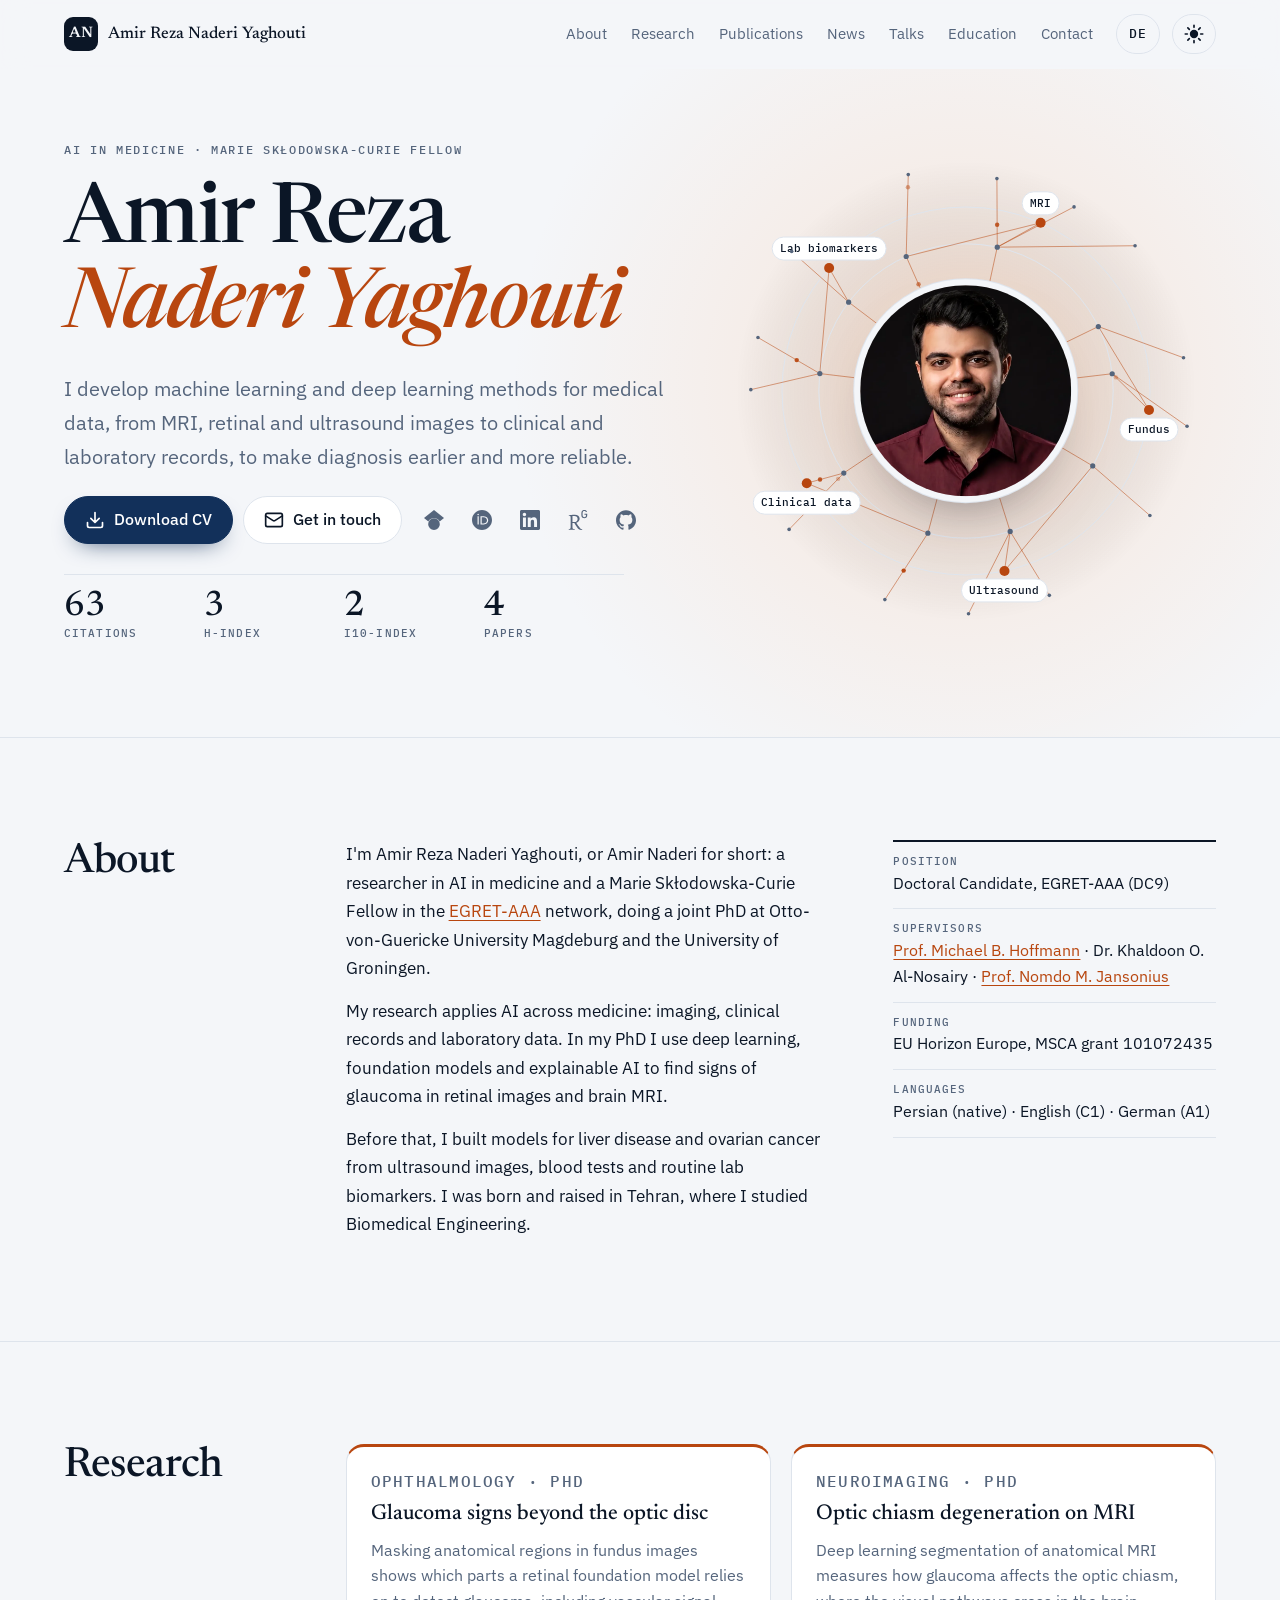
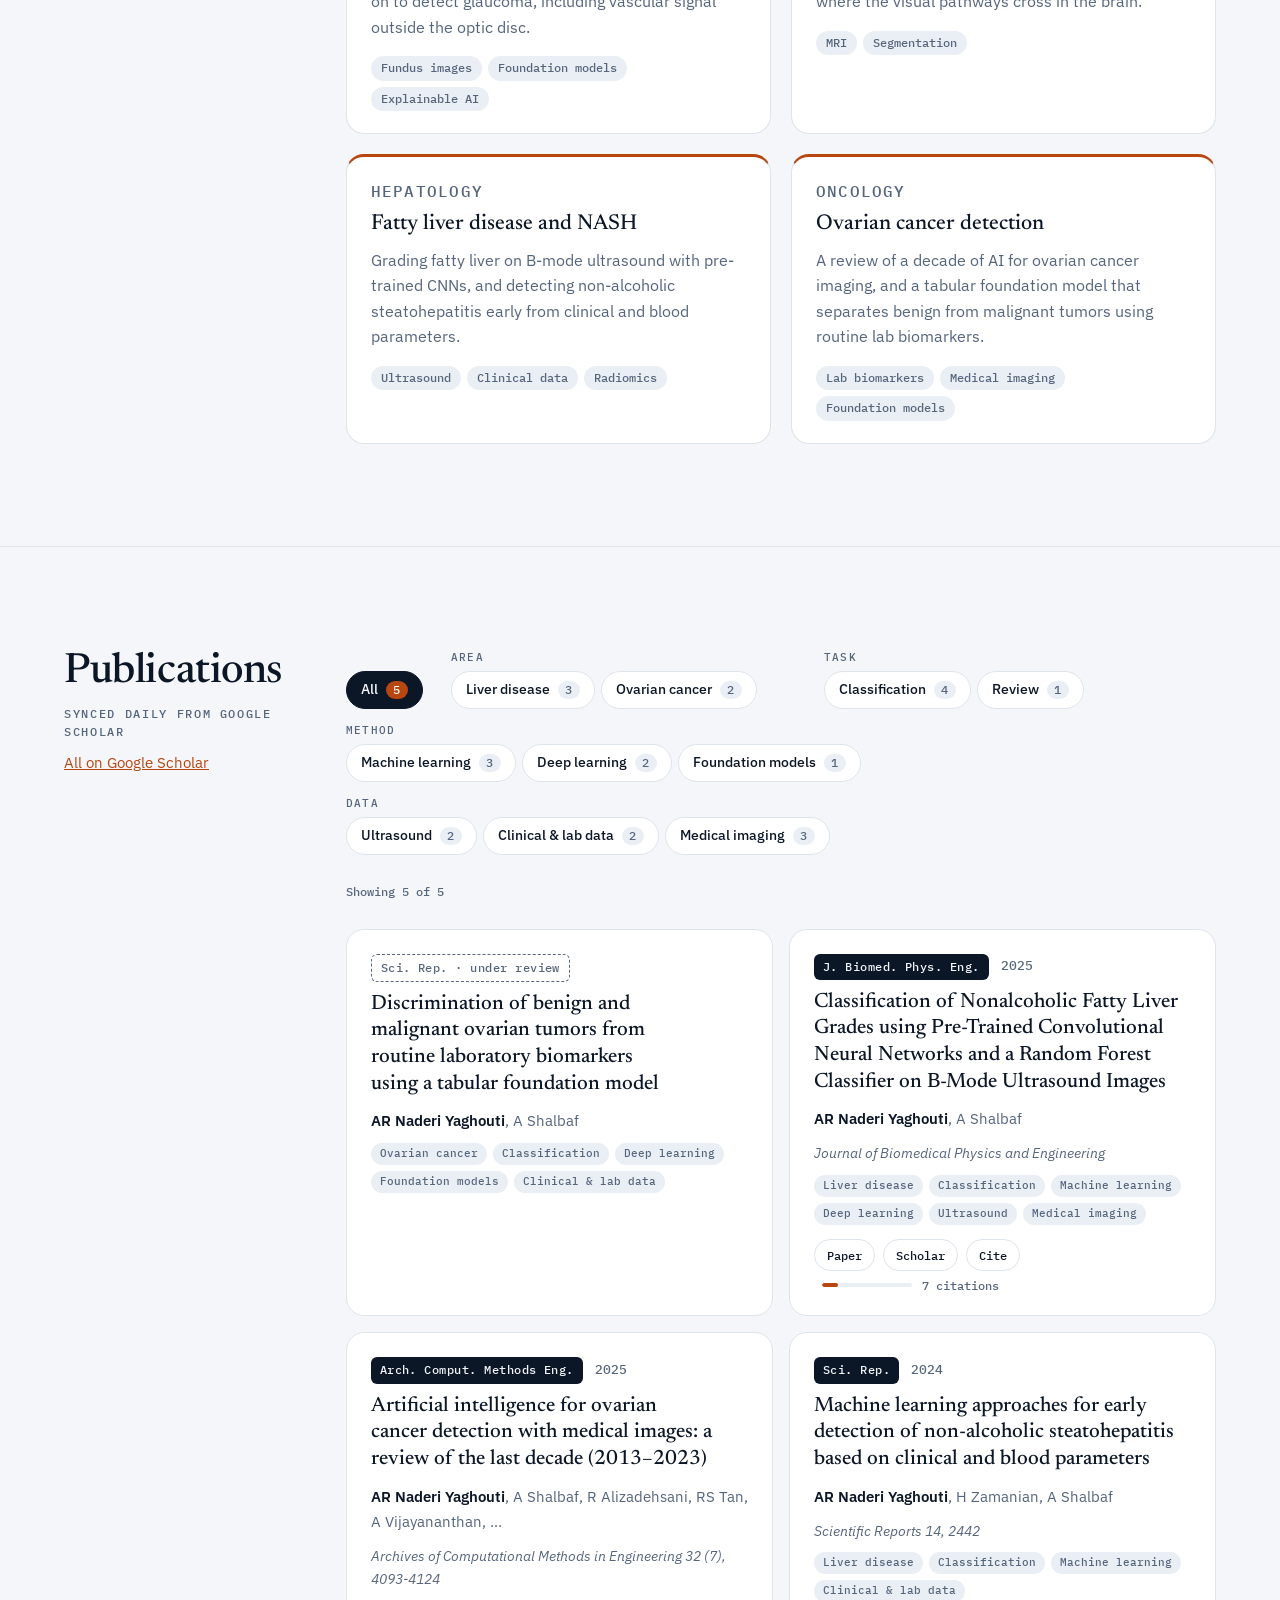
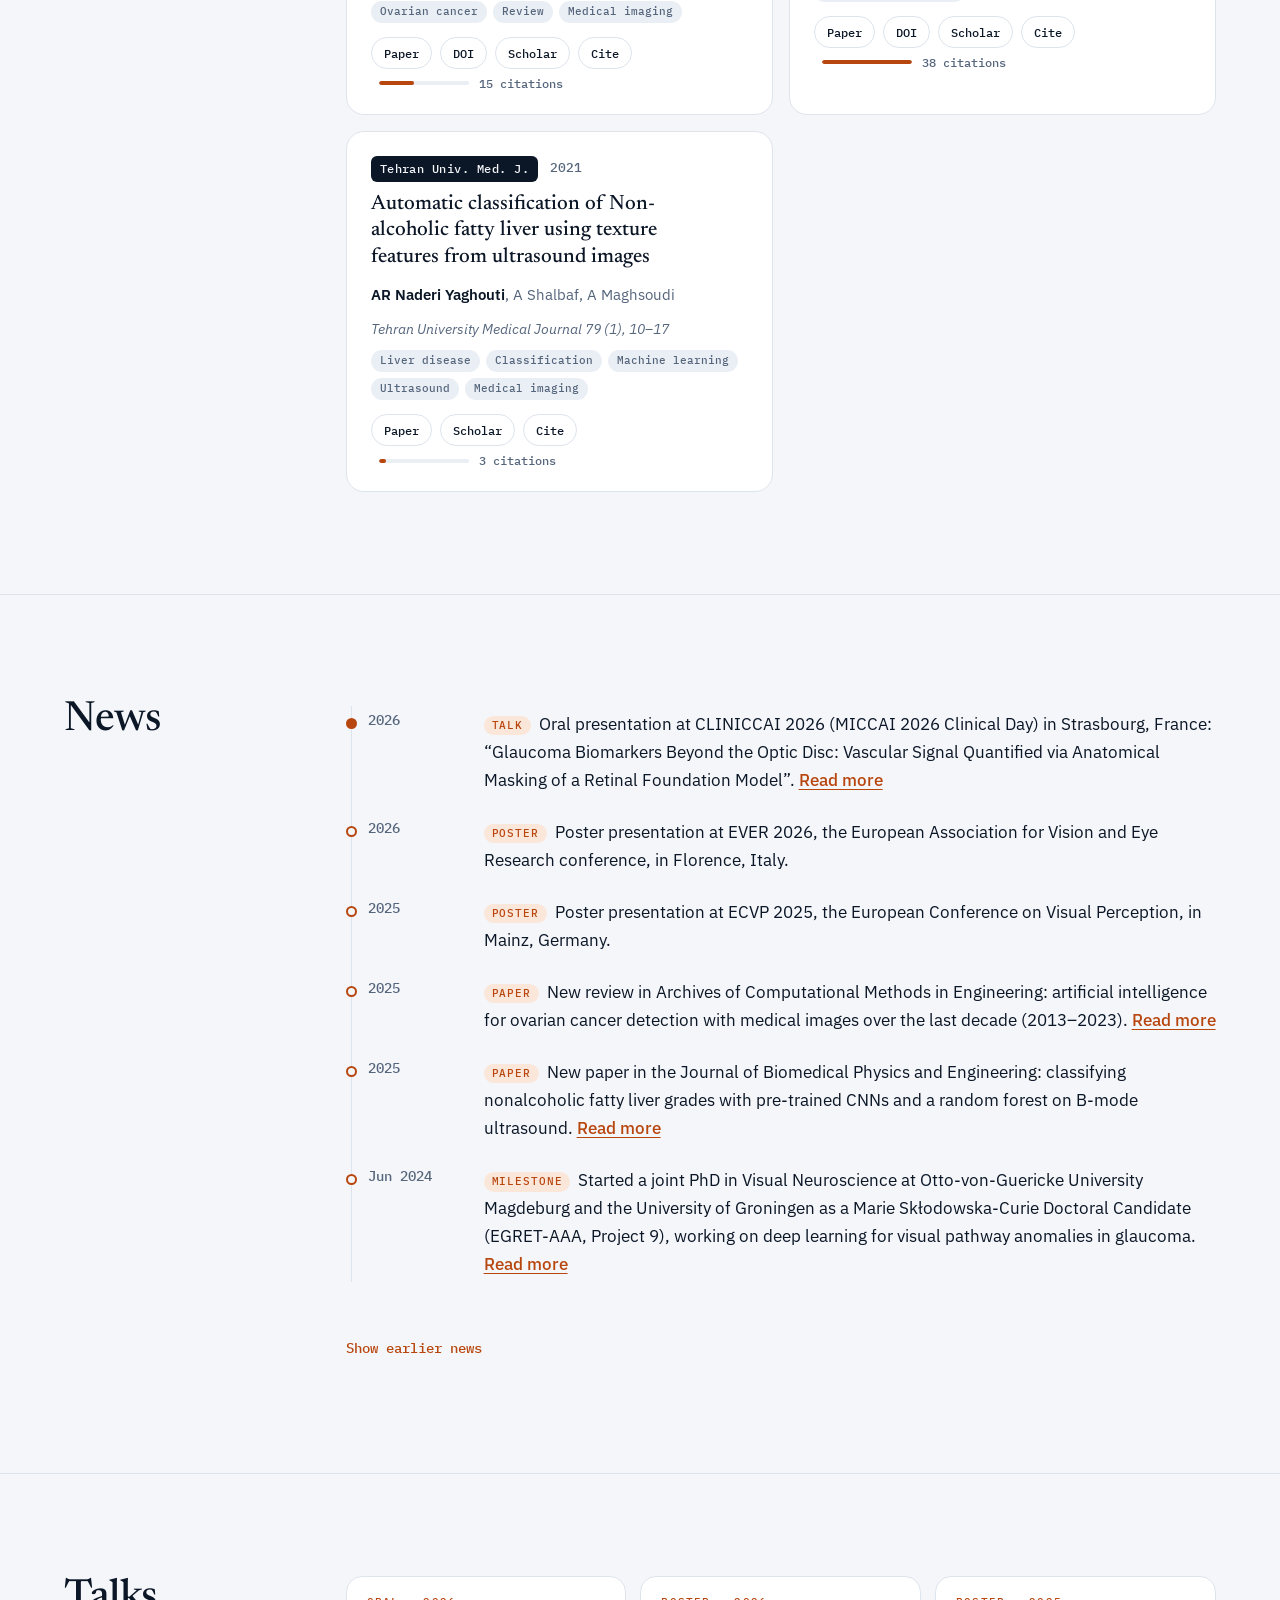
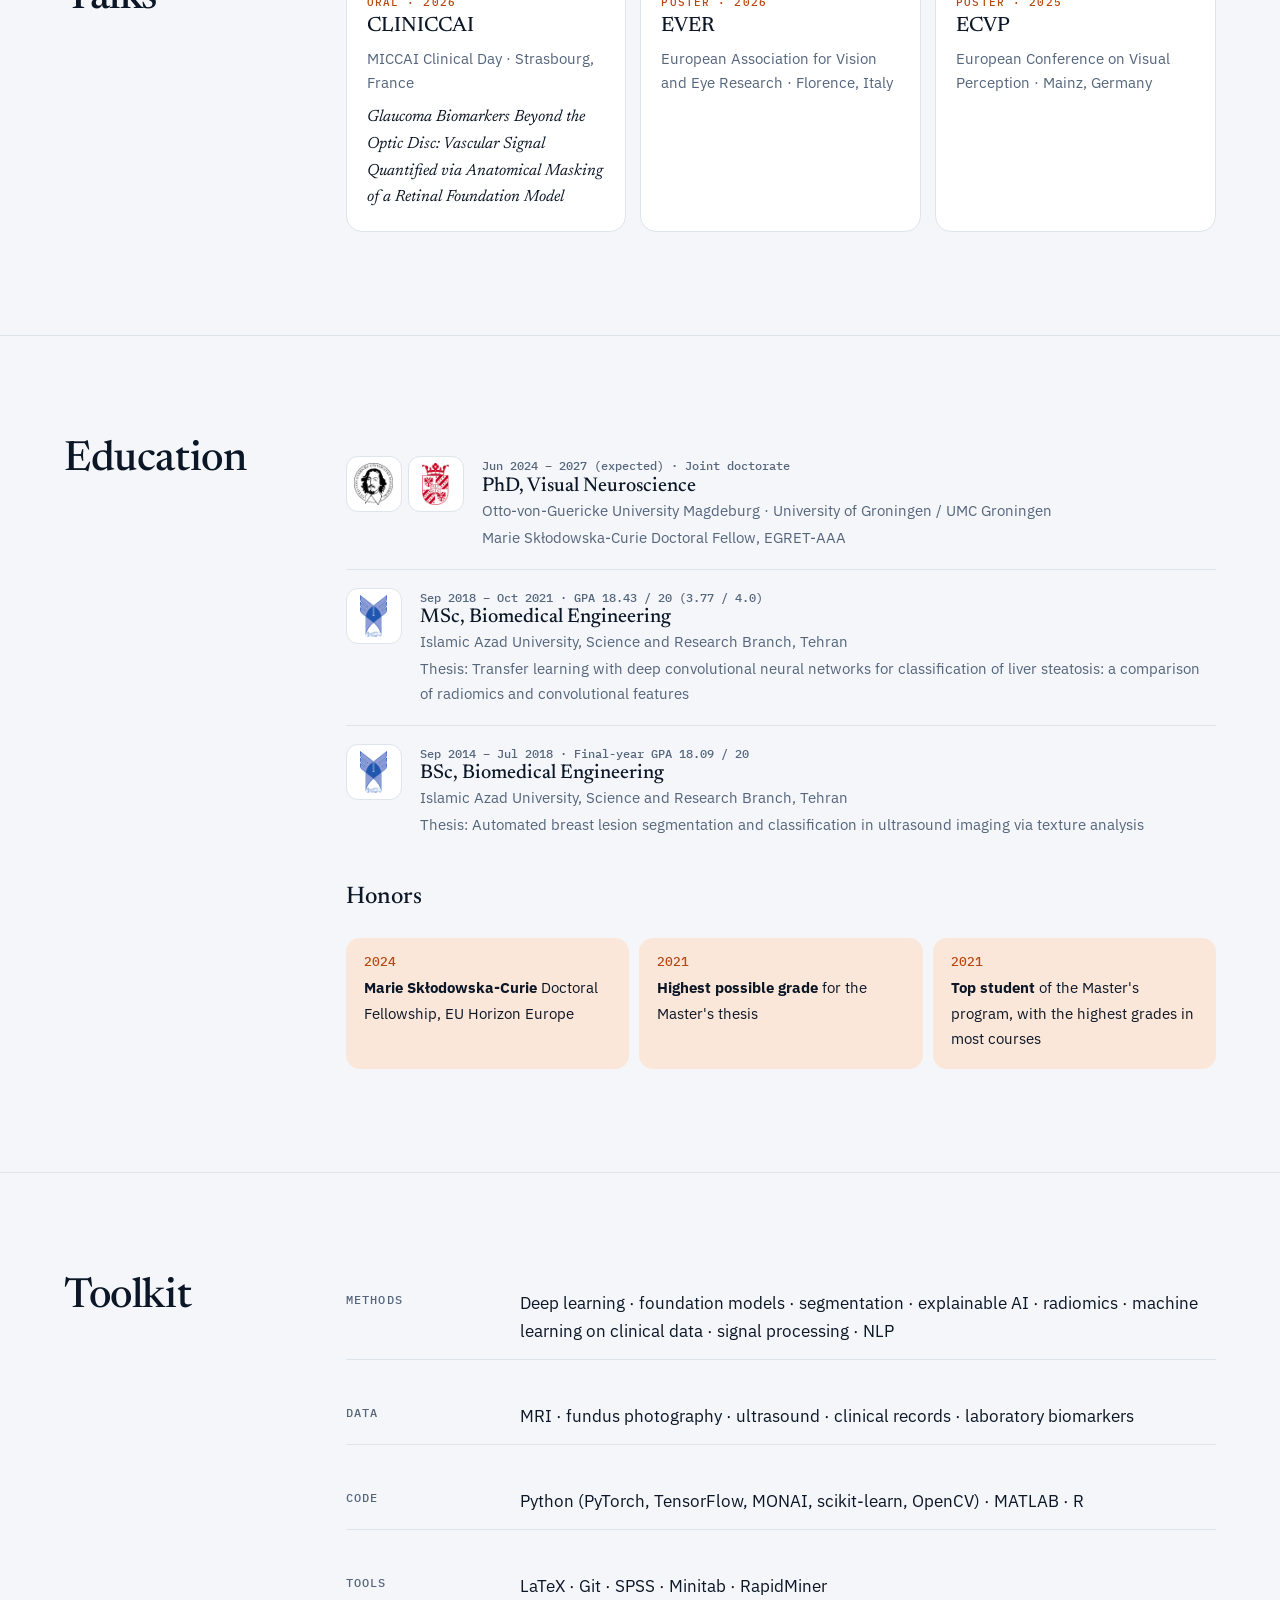
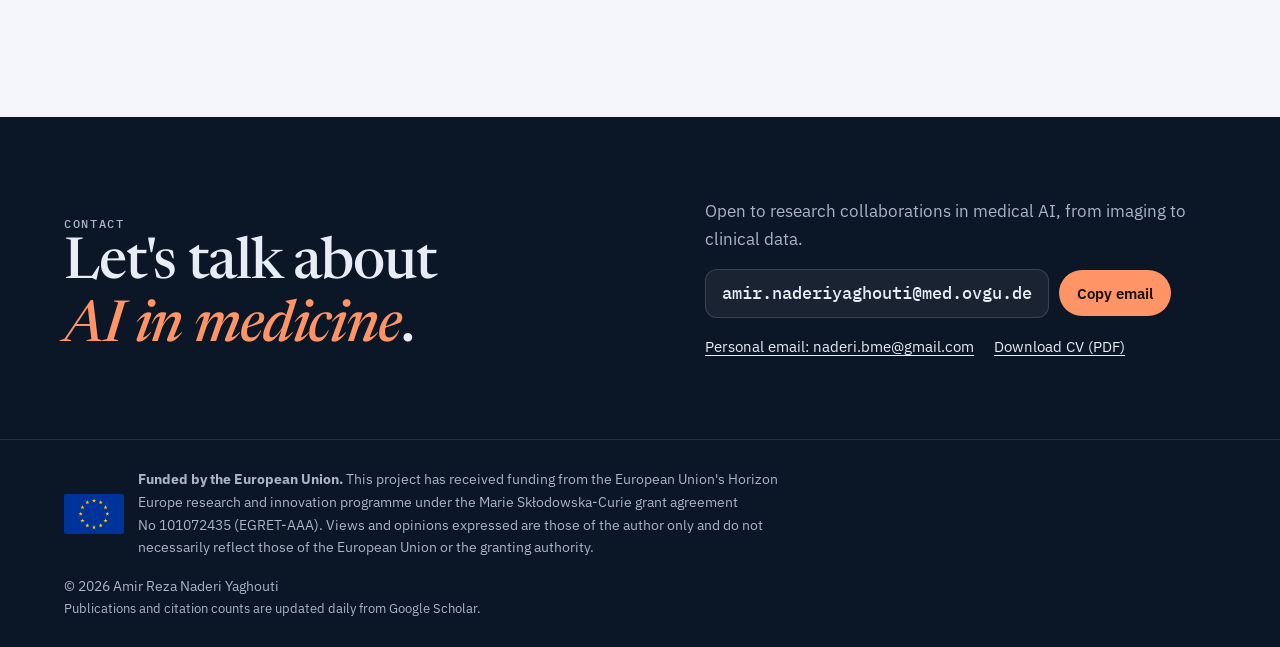
==== commit cc71f47d: "Full-width layout on large screens and filterable publications - Layout uses the whole screen width " ====
--- a/index.html
+++ b/index.html
@@ -267,15 +267,16 @@
         <div class="sec-head"><h2>Publications</h2><p class="label">Synced daily from Google Scholar</p><a href="https://scholar.google.com/citations?user=WmUoRTsAAAAJ" target="_blank" rel="noopener">All on Google Scholar</a></div>
         <div class="sec-body">
 <!-- AUTO:PUBLICATIONS -->
+<div class="pub-filter" role="group" aria-label="Filter publications by topic"><div class="fgroup fgroup-all"><button type="button" class="fchip active" data-filter="all" aria-pressed="true">All<span class="n">5</span></button></div><div class="fgroup"><span class="flabel">Area</span><button type="button" class="fchip" data-filter="liver" aria-pressed="false">Liver disease<span class="n">3</span></button><button type="button" class="fchip" data-filter="ovarian" aria-pressed="false">Ovarian cancer<span class="n">2</span></button></div><div class="fgroup"><span class="flabel">Task</span><button type="button" class="fchip" data-filter="classification" aria-pressed="false">Classification<span class="n">4</span></button><button type="button" class="fchip" data-filter="review" aria-pressed="false">Review<span class="n">1</span></button></div><div class="fgroup"><span class="flabel">Method</span><button type="button" class="fchip" data-filter="ml" aria-pressed="false">Machine learning<span class="n">3</span></button><button type="button" class="fchip" data-filter="dl" aria-pressed="false">Deep learning<span class="n">2</span></button><button type="button" class="fchip" data-filter="fm" aria-pressed="false">Foundation models<span class="n">1</span></button></div><div class="fgroup"><span class="flabel">Data</span><button type="button" class="fchip" data-filter="ultrasound" aria-pressed="false">Ultrasound<span class="n">2</span></button><button type="button" class="fchip" data-filter="clinical" aria-pressed="false">Clinical &amp; lab data<span class="n">2</span></button><button type="button" class="fchip" data-filter="imaging" aria-pressed="false">Medical imaging<span class="n">3</span></button></div></div><p class="pub-count" aria-live="polite" data-template="Showing {n} of {total}">Showing 5 of 5</p>
 <ol class="pubs">
-<li class="pub reveal"><div class="pub-top"><span class="venue review">Sci. Rep. · under review</span></div><h3 lang="en">Discrimination of benign and malignant ovarian tumors from routine laboratory biomarkers using a tabular foundation model</h3><p class="authors"><b>AR Naderi Yaghouti</b>, A Shalbaf</p></li>
-<li class="pub reveal"><div class="pub-top"><span class="venue">J. Biomed. Phys. Eng.</span><span class="yr">2025</span></div><h3 lang="en"><a href="https://jbpe.sums.ac.ir/article_49907.html" target="_blank" rel="noopener">Classification of Nonalcoholic Fatty Liver Grades using Pre-Trained Convolutional Neural Networks and a Random Forest Classifier on B-Mode Ultrasound Images</a></h3><p class="authors"><b>AR Naderi Yaghouti</b>, A Shalbaf</p><p class="venue-full">Journal of Biomedical Physics and Engineering</p><div class="pub-bottom"><a class="mini" href="https://jbpe.sums.ac.ir/article_49907.html" target="_blank" rel="noopener">Paper</a><a class="mini" href="https://scholar.google.com/citations?view_op=view_citation&amp;hl=en&amp;user=WmUoRTsAAAAJ&amp;pagesize=100&amp;sortby=pubdate&amp;citation_for_view=WmUoRTsAAAAJ:2osOgNQ5qMEC" target="_blank" rel="noopener">Scholar</a><details class="cite"><summary class="mini">Cite</summary><div class="cite-box"><pre><code>@article{naderiyaghouti2025classification,
+<li class="pub reveal" data-tags="ovarian classification dl fm clinical"><div class="pub-top"><span class="venue review">Sci. Rep. · under review</span></div><h3 lang="en">Discrimination of benign and malignant ovarian tumors from routine laboratory biomarkers using a tabular foundation model</h3><p class="authors"><b>AR Naderi Yaghouti</b>, A Shalbaf</p><ul class="ptags"><li>Ovarian cancer</li><li>Classification</li><li>Deep learning</li><li>Foundation models</li><li>Clinical &amp; lab data</li></ul></li>
+<li class="pub reveal" data-tags="liver classification ml dl ultrasound imaging"><div class="pub-top"><span class="venue">J. Biomed. Phys. Eng.</span><span class="yr">2025</span></div><h3 lang="en"><a href="https://jbpe.sums.ac.ir/article_49907.html" target="_blank" rel="noopener">Classification of Nonalcoholic Fatty Liver Grades using Pre-Trained Convolutional Neural Networks and a Random Forest Classifier on B-Mode Ultrasound Images</a></h3><p class="authors"><b>AR Naderi Yaghouti</b>, A Shalbaf</p><p class="venue-full">Journal of Biomedical Physics and Engineering</p><ul class="ptags"><li>Liver disease</li><li>Classification</li><li>Machine learning</li><li>Deep learning</li><li>Ultrasound</li><li>Medical imaging</li></ul><div class="pub-bottom"><a class="mini" href="https://jbpe.sums.ac.ir/article_49907.html" target="_blank" rel="noopener">Paper</a><a class="mini" href="https://scholar.google.com/citations?view_op=view_citation&amp;hl=en&amp;user=WmUoRTsAAAAJ&amp;pagesize=100&amp;sortby=pubdate&amp;citation_for_view=WmUoRTsAAAAJ:2osOgNQ5qMEC" target="_blank" rel="noopener">Scholar</a><details class="cite"><summary class="mini">Cite</summary><div class="cite-box"><pre><code>@article{naderiyaghouti2025classification,
   title = {{Classification of Nonalcoholic Fatty Liver Grades using Pre-Trained Convolutional Neural Networks and a Random Forest Classifier on B-Mode Ultrasound Images}},
   author = {Naderi Yaghouti, A. R. and Shalbaf, A.},
   journal = {Journal of Biomedical Physics and Engineering},
   year = {2025}
 }</code></pre><button type="button" class="copy-btn" data-copied="Copied">Copy BibTeX</button></div></details><span class="cites"><span class="meter"><i data-w="18"></i></span>7 citations</span></div></li>
-<li class="pub reveal"><div class="pub-top"><span class="venue">Arch. Comput. Methods Eng.</span><span class="yr">2025</span></div><h3 lang="en"><a href="https://link.springer.com/article/10.1007/s11831-025-10268-x" target="_blank" rel="noopener">Artificial intelligence for ovarian cancer detection with medical images: a review of the last decade (2013–2023)</a></h3><p class="authors"><b>AR Naderi Yaghouti</b>, A Shalbaf, R Alizadehsani, RS Tan, A Vijayananthan, ...</p><p class="venue-full">Archives of Computational Methods in Engineering 32 (7), 4093-4124</p><div class="pub-bottom"><a class="mini" href="https://link.springer.com/article/10.1007/s11831-025-10268-x" target="_blank" rel="noopener">Paper</a><a class="mini" href="https://doi.org/10.1007/s11831-025-10268-x" target="_blank" rel="noopener">DOI</a><a class="mini" href="https://scholar.google.com/citations?view_op=view_citation&amp;hl=en&amp;user=WmUoRTsAAAAJ&amp;pagesize=100&amp;sortby=pubdate&amp;citation_for_view=WmUoRTsAAAAJ:qjMakFHDy7sC" target="_blank" rel="noopener">Scholar</a><details class="cite"><summary class="mini">Cite</summary><div class="cite-box"><pre><code>@article{naderiyaghouti2025artificial,
+<li class="pub reveal" data-tags="ovarian review imaging"><div class="pub-top"><span class="venue">Arch. Comput. Methods Eng.</span><span class="yr">2025</span></div><h3 lang="en"><a href="https://link.springer.com/article/10.1007/s11831-025-10268-x" target="_blank" rel="noopener">Artificial intelligence for ovarian cancer detection with medical images: a review of the last decade (2013–2023)</a></h3><p class="authors"><b>AR Naderi Yaghouti</b>, A Shalbaf, R Alizadehsani, RS Tan, A Vijayananthan, ...</p><p class="venue-full">Archives of Computational Methods in Engineering 32 (7), 4093-4124</p><ul class="ptags"><li>Ovarian cancer</li><li>Review</li><li>Medical imaging</li></ul><div class="pub-bottom"><a class="mini" href="https://link.springer.com/article/10.1007/s11831-025-10268-x" target="_blank" rel="noopener">Paper</a><a class="mini" href="https://doi.org/10.1007/s11831-025-10268-x" target="_blank" rel="noopener">DOI</a><a class="mini" href="https://scholar.google.com/citations?view_op=view_citation&amp;hl=en&amp;user=WmUoRTsAAAAJ&amp;pagesize=100&amp;sortby=pubdate&amp;citation_for_view=WmUoRTsAAAAJ:qjMakFHDy7sC" target="_blank" rel="noopener">Scholar</a><details class="cite"><summary class="mini">Cite</summary><div class="cite-box"><pre><code>@article{naderiyaghouti2025artificial,
   title = {{Artificial intelligence for ovarian cancer detection with medical images: a review of the last decade (2013–2023)}},
   author = {Naderi Yaghouti, A. R. and Shalbaf, A. and Alizadehsani, R. and Tan, R. S. and Vijayananthan, A. and others},
   journal = {Archives of Computational Methods in Engineering},
@@ -285,7 +286,7 @@
   year = {2025},
   doi = {10.1007/s11831-025-10268-x}
 }</code></pre><button type="button" class="copy-btn" data-copied="Copied">Copy BibTeX</button></div></details><span class="cites"><span class="meter"><i data-w="39"></i></span>15 citations</span></div></li>
-<li class="pub reveal"><div class="pub-top"><span class="venue">Sci. Rep.</span><span class="yr">2024</span></div><h3 lang="en"><a href="https://www.nature.com/articles/s41598-024-51741-0" target="_blank" rel="noopener">Machine learning approaches for early detection of non-alcoholic steatohepatitis based on clinical and blood parameters</a></h3><p class="authors"><b>AR Naderi Yaghouti</b>, H Zamanian, A Shalbaf</p><p class="venue-full">Scientific Reports 14, 2442</p><div class="pub-bottom"><a class="mini" href="https://www.nature.com/articles/s41598-024-51741-0" target="_blank" rel="noopener">Paper</a><a class="mini" href="https://doi.org/10.1038/s41598-024-51741-0" target="_blank" rel="noopener">DOI</a><a class="mini" href="https://scholar.google.com/citations?view_op=view_citation&amp;hl=en&amp;user=WmUoRTsAAAAJ&amp;pagesize=100&amp;sortby=pubdate&amp;citation_for_view=WmUoRTsAAAAJ:d1gkVwhDpl0C" target="_blank" rel="noopener">Scholar</a><details class="cite"><summary class="mini">Cite</summary><div class="cite-box"><pre><code>@article{naderiyaghouti2024machine,
+<li class="pub reveal" data-tags="liver classification ml clinical"><div class="pub-top"><span class="venue">Sci. Rep.</span><span class="yr">2024</span></div><h3 lang="en"><a href="https://www.nature.com/articles/s41598-024-51741-0" target="_blank" rel="noopener">Machine learning approaches for early detection of non-alcoholic steatohepatitis based on clinical and blood parameters</a></h3><p class="authors"><b>AR Naderi Yaghouti</b>, H Zamanian, A Shalbaf</p><p class="venue-full">Scientific Reports 14, 2442</p><ul class="ptags"><li>Liver disease</li><li>Classification</li><li>Machine learning</li><li>Clinical &amp; lab data</li></ul><div class="pub-bottom"><a class="mini" href="https://www.nature.com/articles/s41598-024-51741-0" target="_blank" rel="noopener">Paper</a><a class="mini" href="https://doi.org/10.1038/s41598-024-51741-0" target="_blank" rel="noopener">DOI</a><a class="mini" href="https://scholar.google.com/citations?view_op=view_citation&amp;hl=en&amp;user=WmUoRTsAAAAJ&amp;pagesize=100&amp;sortby=pubdate&amp;citation_for_view=WmUoRTsAAAAJ:d1gkVwhDpl0C" target="_blank" rel="noopener">Scholar</a><details class="cite"><summary class="mini">Cite</summary><div class="cite-box"><pre><code>@article{naderiyaghouti2024machine,
   title = {{Machine learning approaches for early detection of non-alcoholic steatohepatitis based on clinical and blood parameters}},
   author = {Naderi Yaghouti, A. R. and Zamanian, H. and Shalbaf, A.},
   journal = {Scientific Reports},
@@ -294,7 +295,7 @@
   year = {2024},
   doi = {10.1038/s41598-024-51741-0}
 }</code></pre><button type="button" class="copy-btn" data-copied="Copied">Copy BibTeX</button></div></details><span class="cites"><span class="meter"><i data-w="100"></i></span>38 citations</span></div></li>
-<li class="pub reveal"><div class="pub-top"><span class="venue">Tehran Univ. Med. J.</span><span class="yr">2021</span></div><h3 lang="en"><a href="https://tumj.tums.ac.ir/article-1-11130-en.html" target="_blank" rel="noopener">Automatic classification of Non-alcoholic fatty liver using texture features from ultrasound images</a></h3><p class="authors"><b>AR Naderi Yaghouti</b>, A Shalbaf, A Maghsoudi</p><p class="venue-full">Tehran University Medical Journal 79 (1), 10–17</p><div class="pub-bottom"><a class="mini" href="https://tumj.tums.ac.ir/article-1-11130-en.html" target="_blank" rel="noopener">Paper</a><a class="mini" href="https://scholar.google.com/citations?view_op=view_citation&amp;hl=en&amp;user=WmUoRTsAAAAJ&amp;pagesize=100&amp;sortby=pubdate&amp;citation_for_view=WmUoRTsAAAAJ:9yKSN-GCB0IC" target="_blank" rel="noopener">Scholar</a><details class="cite"><summary class="mini">Cite</summary><div class="cite-box"><pre><code>@article{naderiyaghouti2021automatic,
+<li class="pub reveal" data-tags="liver classification ml ultrasound imaging"><div class="pub-top"><span class="venue">Tehran Univ. Med. J.</span><span class="yr">2021</span></div><h3 lang="en"><a href="https://tumj.tums.ac.ir/article-1-11130-en.html" target="_blank" rel="noopener">Automatic classification of Non-alcoholic fatty liver using texture features from ultrasound images</a></h3><p class="authors"><b>AR Naderi Yaghouti</b>, A Shalbaf, A Maghsoudi</p><p class="venue-full">Tehran University Medical Journal 79 (1), 10–17</p><ul class="ptags"><li>Liver disease</li><li>Classification</li><li>Machine learning</li><li>Ultrasound</li><li>Medical imaging</li></ul><div class="pub-bottom"><a class="mini" href="https://tumj.tums.ac.ir/article-1-11130-en.html" target="_blank" rel="noopener">Paper</a><a class="mini" href="https://scholar.google.com/citations?view_op=view_citation&amp;hl=en&amp;user=WmUoRTsAAAAJ&amp;pagesize=100&amp;sortby=pubdate&amp;citation_for_view=WmUoRTsAAAAJ:9yKSN-GCB0IC" target="_blank" rel="noopener">Scholar</a><details class="cite"><summary class="mini">Cite</summary><div class="cite-box"><pre><code>@article{naderiyaghouti2021automatic,
   title = {{Automatic classification of Non-alcoholic fatty liver using texture features from ultrasound images}},
   author = {Naderi Yaghouti, A. R. and Shalbaf, A. and Maghsoudi, A.},
   journal = {Tehran University Medical Journal},
--- a/assets/css/style.css
+++ b/assets/css/style.css
@@ -53,8 +53,9 @@
 .sr-only { position: absolute; width: 1px; height: 1px; overflow: hidden; clip: rect(0 0 0 0); white-space: nowrap; }
 .skip-link { position: absolute; left: 16px; top: -100px; z-index: 100; padding: 8px 16px; background: var(--ink); color: var(--bg); border-radius: 8px; }
 .skip-link:focus { top: 8px; }
-.wrap { max-width: 1180px; margin-inline: auto; padding-left: max(20px, env(safe-area-inset-left, 0px)); padding-right: max(20px, env(safe-area-inset-right, 0px)); }
-@media (min-width: 900px) { .wrap { padding-left: max(40px, env(safe-area-inset-left, 0px)); padding-right: max(40px, env(safe-area-inset-right, 0px)); } }
+.wrap { --gutter: clamp(20px, 5vw, 112px); width: 100%; max-width: 2200px; margin-inline: auto; padding-left: max(var(--gutter), env(safe-area-inset-left, 0px)); padding-right: max(var(--gutter), env(safe-area-inset-right, 0px)); }
+@media (min-width: 1600px) { html { font-size: 17px; } }
+@media (min-width: 2000px) { html { font-size: 18px; } }
 .label { font: 500 .74rem/1.5 var(--font-mono); letter-spacing: .14em; text-transform: uppercase; color: var(--muted); }
 
 /* ---------- nav ---------- */
@@ -92,7 +93,8 @@
 .hero { position: relative; overflow: hidden; }
 .hero::before { content: ""; position: absolute; inset: -20% -10% auto auto; width: 70vw; height: 70vw; max-width: 900px; max-height: 900px; background: radial-gradient(closest-side, var(--hero-glow), transparent); pointer-events: none; }
 .hero .wrap { position: relative; display: grid; gap: 40px; align-items: center; padding-block: 56px 72px; }
-@media (min-width: 960px) { .hero .wrap { grid-template-columns: minmax(0, 1.15fr) minmax(0, .85fr); padding-block: 72px 96px; } }
+@media (min-width: 960px) { .hero .wrap { grid-template-columns: minmax(0, 1.1fr) minmax(0, .9fr); padding-block: 72px 96px; } }
+@media (min-width: 1400px) { .hero .wrap { min-height: min(86vh, 980px); padding-block: 48px 72px; } .hero .disc { width: min(100%, 640px); } .lead { max-width: 38em; } }
 .hero-text { display: grid; gap: 22px; min-width: 0; }
 .hero h1 { font-size: clamp(2.7rem, 7vw, 5.2rem); letter-spacing: -.02em; line-height: 1.02; }
 .hero h1 em { font-style: italic; color: var(--accent); }
@@ -121,7 +123,7 @@
 /* ---------- sections ---------- */
 .section { border-top: 1px solid var(--line); }
 .section > .wrap { display: grid; gap: 28px; padding-block: 64px; }
-@media (min-width: 900px) { .section > .wrap { grid-template-columns: 220px minmax(0, 1fr); gap: 48px; padding-block: 88px; } }
+@media (min-width: 900px) { .section > .wrap { grid-template-columns: clamp(200px, 17vw, 340px) minmax(0, 1fr); gap: clamp(40px, 5vw, 120px); padding-block: clamp(80px, 8vw, 128px); } }
 .sec-head { display: grid; gap: 10px; align-content: start; }
 @media (min-width: 900px) { .sec-head { position: sticky; top: 100px; align-self: start; } }
 .sec-head h2 { font-size: clamp(2rem, 3.4vw, 2.6rem); letter-spacing: -.01em; }
@@ -132,7 +134,8 @@
 .subhead { font-size: 1.5rem; }
 
 .about { display: grid; gap: 28px; }
-@media (min-width: 1100px) { .about { grid-template-columns: minmax(0, 1.5fr) minmax(0, 1fr); gap: 48px; } }
+@media (min-width: 1100px) { .about { grid-template-columns: minmax(0, 1.5fr) minmax(0, 1fr); gap: clamp(48px, 5vw, 120px); } }
+@media (min-width: 1700px) { .prose { font-size: 1.15rem; } }
 .prose { display: grid; gap: 14px; font-size: 1.08rem; max-width: 62ch; }
 .prose a, .facts a { color: var(--accent); text-decoration-thickness: 1px; text-underline-offset: 3px; }
 .facts { display: grid; align-content: start; border-top: 2px solid var(--ink); }
@@ -142,6 +145,7 @@
 
 .projects { display: grid; gap: 20px; }
 @media (min-width: 760px) { .projects { grid-template-columns: repeat(2, minmax(0, 1fr)); } }
+@media (min-width: 1500px) { .projects { grid-template-columns: repeat(4, minmax(0, 1fr)); } }
 .project { display: grid; gap: 10px; align-content: start; padding: 24px 24px 22px; background: var(--surface); border: 1px solid var(--line); border-top: 3px solid var(--accent); border-radius: 18px; transition: transform .35s var(--ease), box-shadow .35s var(--ease); }
 .project:hover { transform: translateY(-4px); box-shadow: 0 24px 50px -32px rgba(10, 20, 40, .55); }
 .project h3 { font-size: 1.35rem; line-height: 1.22; }
@@ -155,6 +159,7 @@
 .timeline::before { content: ""; position: absolute; left: 5px; top: 8px; bottom: 8px; width: 1px; background: var(--line); }
 .timeline li { position: relative; display: grid; gap: 4px; padding-block: 12px; }
 @media (min-width: 640px) { .timeline li { grid-template-columns: 96px minmax(0, 1fr); gap: 20px; } }
+.timeline p { max-width: 80ch; }
 .timeline li::before { content: ""; position: absolute; left: -22px; top: 20px; width: 11px; height: 11px; border-radius: 50%; background: var(--bg); border: 2px solid var(--accent); }
 .timeline:first-child li:first-child::before { background: var(--accent); animation: pulse 2.4s ease-out infinite; }
 @keyframes pulse { 0% { box-shadow: 0 0 0 0 var(--accent-soft) } 70% { box-shadow: 0 0 0 9px transparent } 100% { box-shadow: 0 0 0 0 transparent } }
@@ -165,11 +170,34 @@
 .more summary { display: inline-flex; align-items: center; min-height: 44px; cursor: pointer; font: 500 .85rem/1 var(--font-mono); color: var(--accent); }
 
 /* publications (generated) */
-.pubs { display: grid; grid-template-columns: minmax(0, 1fr); }
+.pub-filter { display: flex; flex-wrap: wrap; gap: 14px 28px; align-items: flex-start; }
+.fgroup { display: flex; flex-wrap: wrap; align-items: center; gap: 6px; }
+.flabel { width: 100%; font: 500 .68rem/1.4 var(--font-mono); letter-spacing: .12em; text-transform: uppercase; color: var(--muted); }
+.fgroup-all { align-self: flex-end; }
+.fchip { position: relative; display: inline-flex; align-items: center; gap: 8px; min-height: 38px; padding: 0 14px; border: 1px solid var(--line); border-radius: 999px; background: var(--surface); color: var(--ink); font: 500 .86rem/1 var(--font-body); cursor: pointer; transition: background-color .3s var(--ease), color .3s var(--ease), border-color .3s var(--ease), transform .2s var(--ease); }
+.fchip:hover { border-color: var(--ink); transform: translateY(-1px); }
+.fchip .n { min-width: 22px; padding: 2px 6px; border-radius: 999px; background: var(--soft); color: var(--muted); font: 500 .72rem/1.2 var(--font-mono); text-align: center; transition: background-color .3s, color .3s; }
+.fchip.active { background: var(--ink); border-color: var(--ink); color: var(--bg); }
+.fchip.active .n { background: var(--accent); color: #FFFFFF; }
+.pub-count { font: 500 .78rem/1.4 var(--font-mono); color: var(--muted); }
+.pubs { display: grid; grid-template-columns: minmax(0, 1fr); gap: 16px; }
+@media (min-width: 1100px) { .pubs { grid-template-columns: repeat(2, minmax(0, 1fr)); } }
 .pub > * { min-width: 0; }
-.pub { display: grid; gap: 8px; padding-block: 22px; border-bottom: 1px solid var(--line); min-width: 0; }
-.pub:first-child { padding-top: 4px; }
-.pub:last-child { border-bottom: 0; }
+.pub[hidden] { display: none; }
+@media (max-width: 640px) {
+  .pub-filter { flex-wrap: nowrap; gap: 6px; overflow-x: auto; margin-inline: calc(-1 * max(var(--gutter, 20px), env(safe-area-inset-left, 0px))); padding: 2px max(20px, env(safe-area-inset-left, 0px)) 8px; scrollbar-width: none; -webkit-mask-image: linear-gradient(90deg, transparent, #000 16px, #000 calc(100% - 24px), transparent); mask-image: linear-gradient(90deg, transparent, #000 16px, #000 calc(100% - 24px), transparent); }
+  .pub-filter::-webkit-scrollbar { display: none; }
+  .fgroup { display: contents; }
+  .flabel { display: none; }
+  .fchip { flex: none; }
+}
+.ptags { display: flex; flex-wrap: wrap; gap: 6px; }
+.ptags li { padding: 2px 9px; border-radius: 999px; font: 500 .7rem/1.6 var(--font-mono); background: var(--soft); color: var(--muted); transition: background-color .3s, color .3s; }
+.ptags li.hit { background: var(--accent-soft); color: var(--accent); }
+.pub.is-out { opacity: 0; transform: scale(.96); }
+.pub.is-in { opacity: 0; transform: translateY(14px); }
+.pub { display: grid; gap: 10px; align-content: start; padding: 24px; background: var(--surface); border: 1px solid var(--line); border-radius: 18px; min-width: 0; transition: opacity .3s var(--ease), transform .45s var(--ease), box-shadow .35s var(--ease), border-color .35s; }
+.pub:hover { box-shadow: 0 24px 50px -34px rgba(10, 20, 40, .55); border-color: color-mix(in srgb, var(--accent) 35%, var(--line)); }
 .pub-top { display: flex; flex-wrap: wrap; align-items: center; gap: 8px 12px; }
 .venue { font: 500 .74rem/1.2 var(--font-mono); letter-spacing: .04em; padding: 6px 9px; border-radius: 6px; background: var(--ink); color: var(--bg); }
 .venue.review { background: transparent; color: var(--muted); border: 1px dashed var(--muted); }
@@ -227,6 +255,7 @@
 .skills div { display: grid; gap: 4px 24px; padding-block: 14px; border-bottom: 1px solid var(--line); }
 .skills div:last-child { border-bottom: 0; }
 @media (min-width: 640px) { .skills div { grid-template-columns: 150px minmax(0, 1fr); } }
+@media (min-width: 1500px) { .skills { grid-template-columns: repeat(2, minmax(0, 1fr)); column-gap: 64px; } .skills div:nth-last-child(2) { border-bottom: 0; } }
 .skills dt { font: 500 .74rem/1.9 var(--font-mono); letter-spacing: .1em; text-transform: uppercase; color: var(--muted); }
 
 /* contact band + footer: always dark */
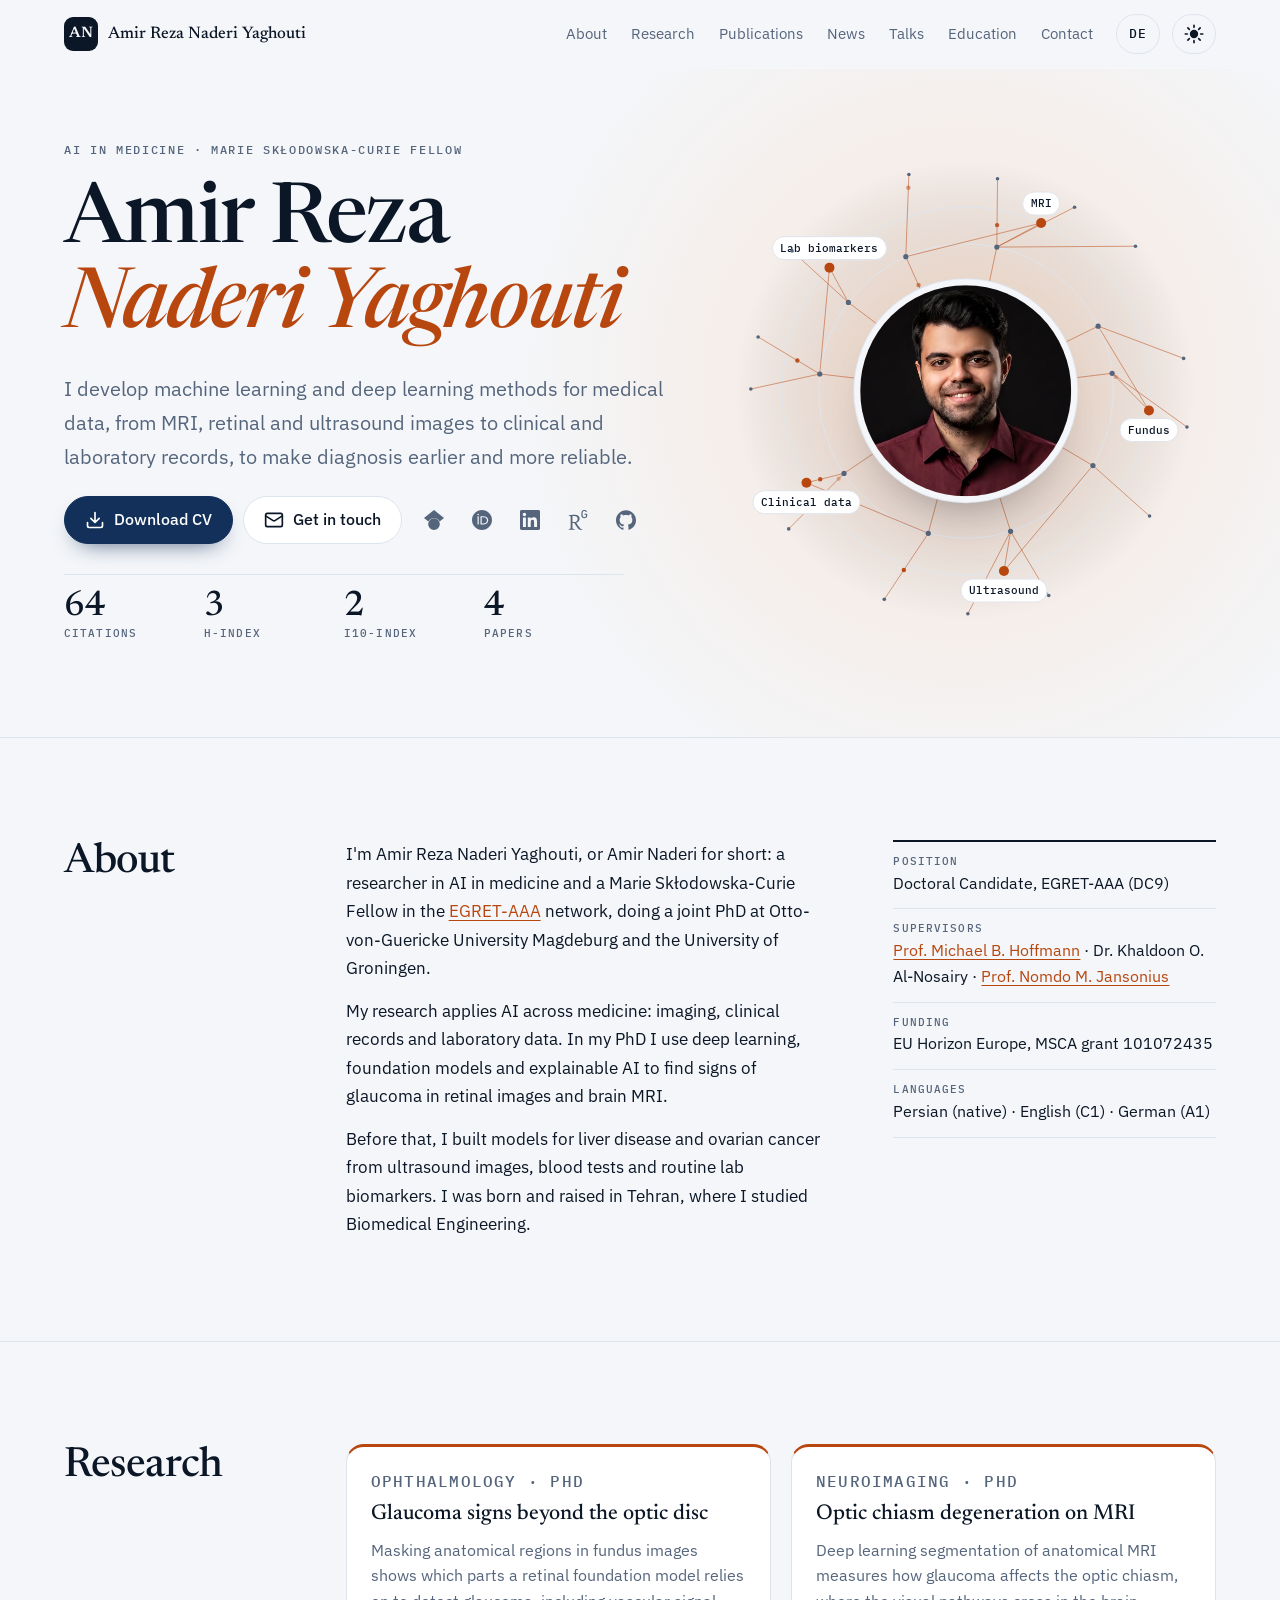
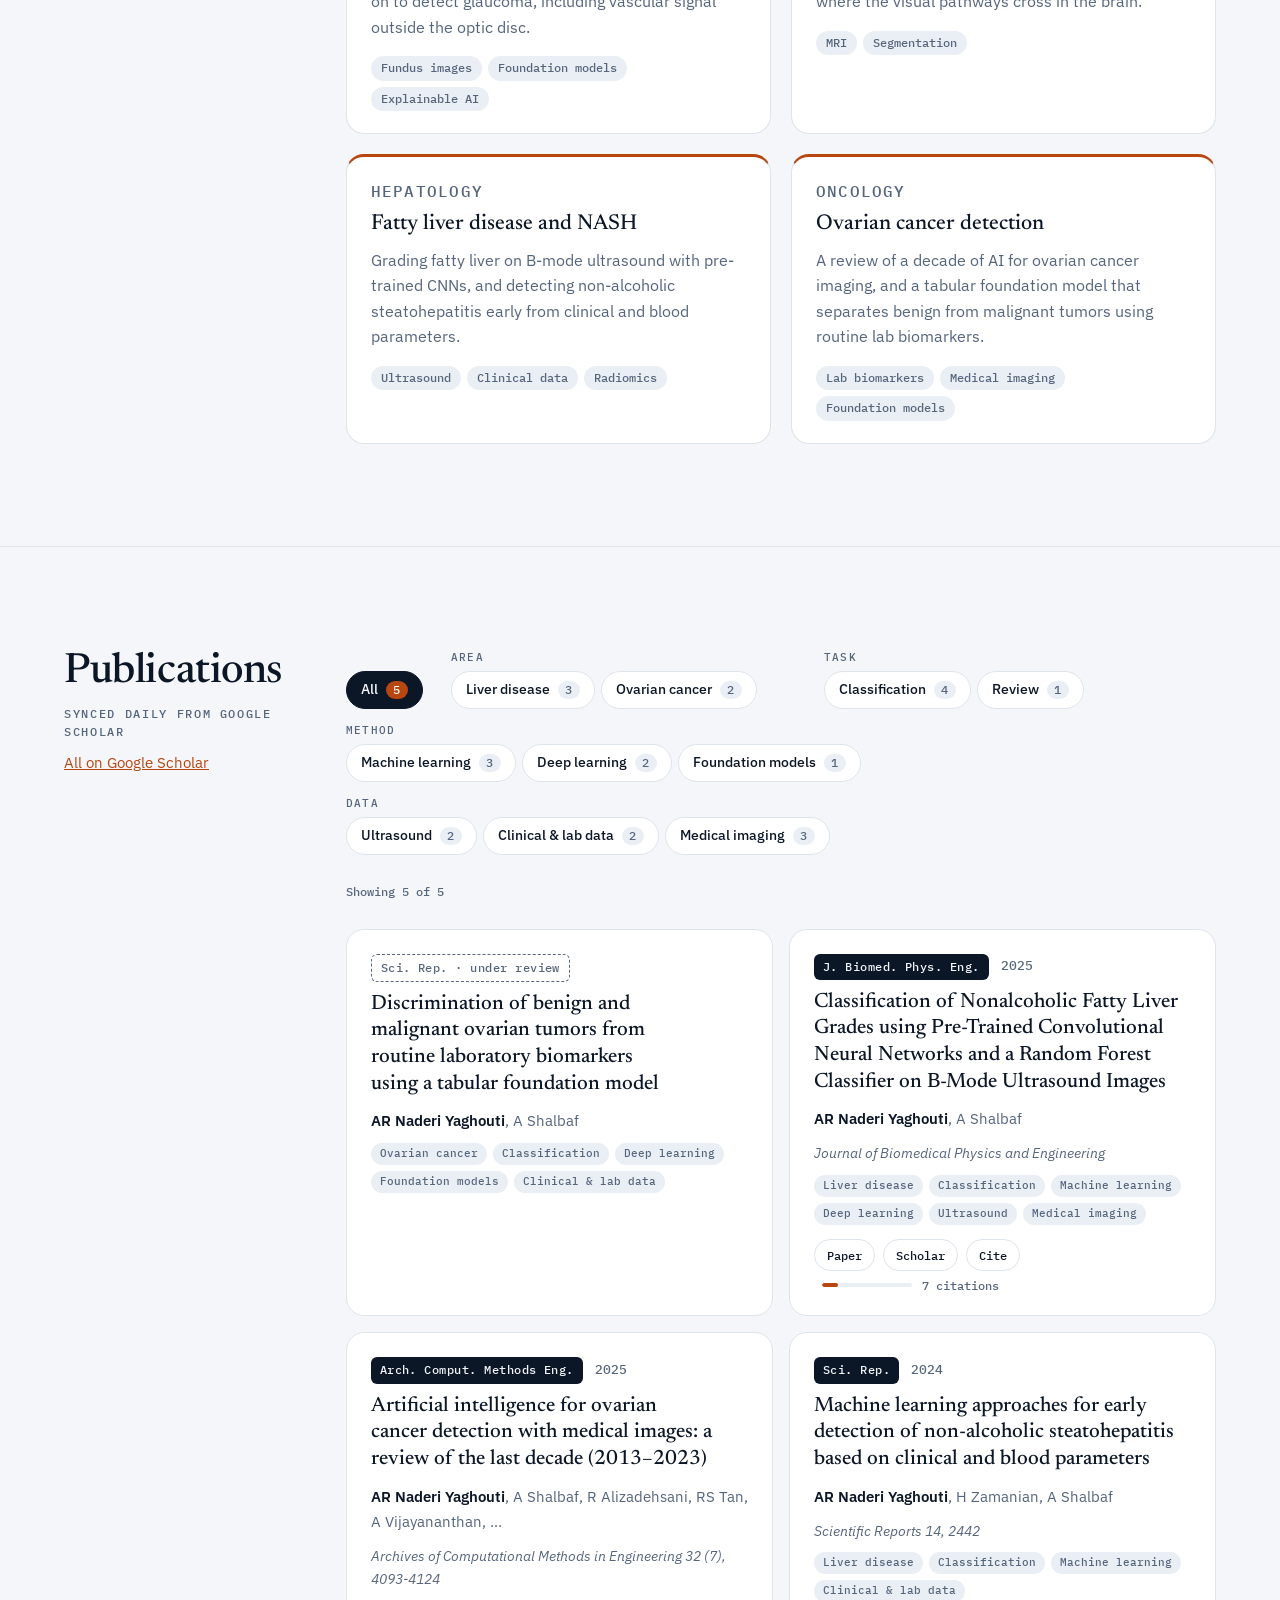
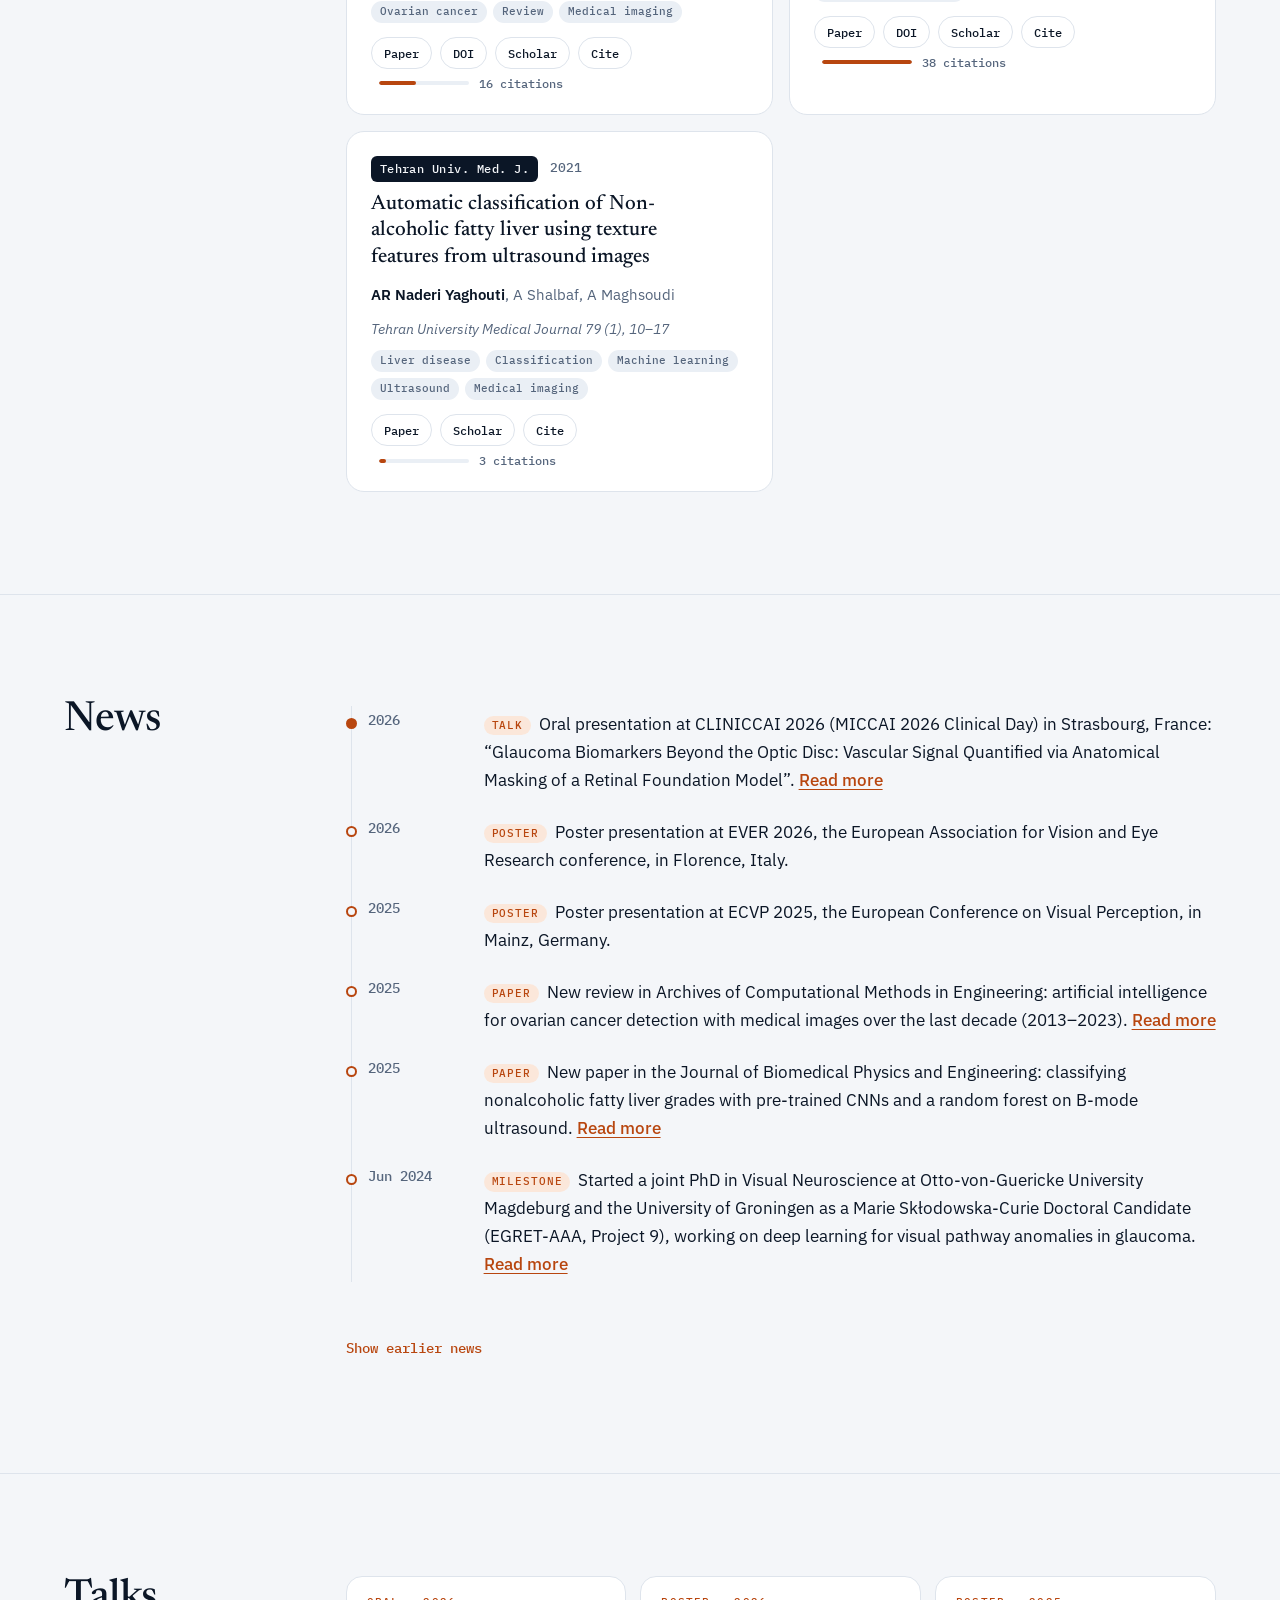
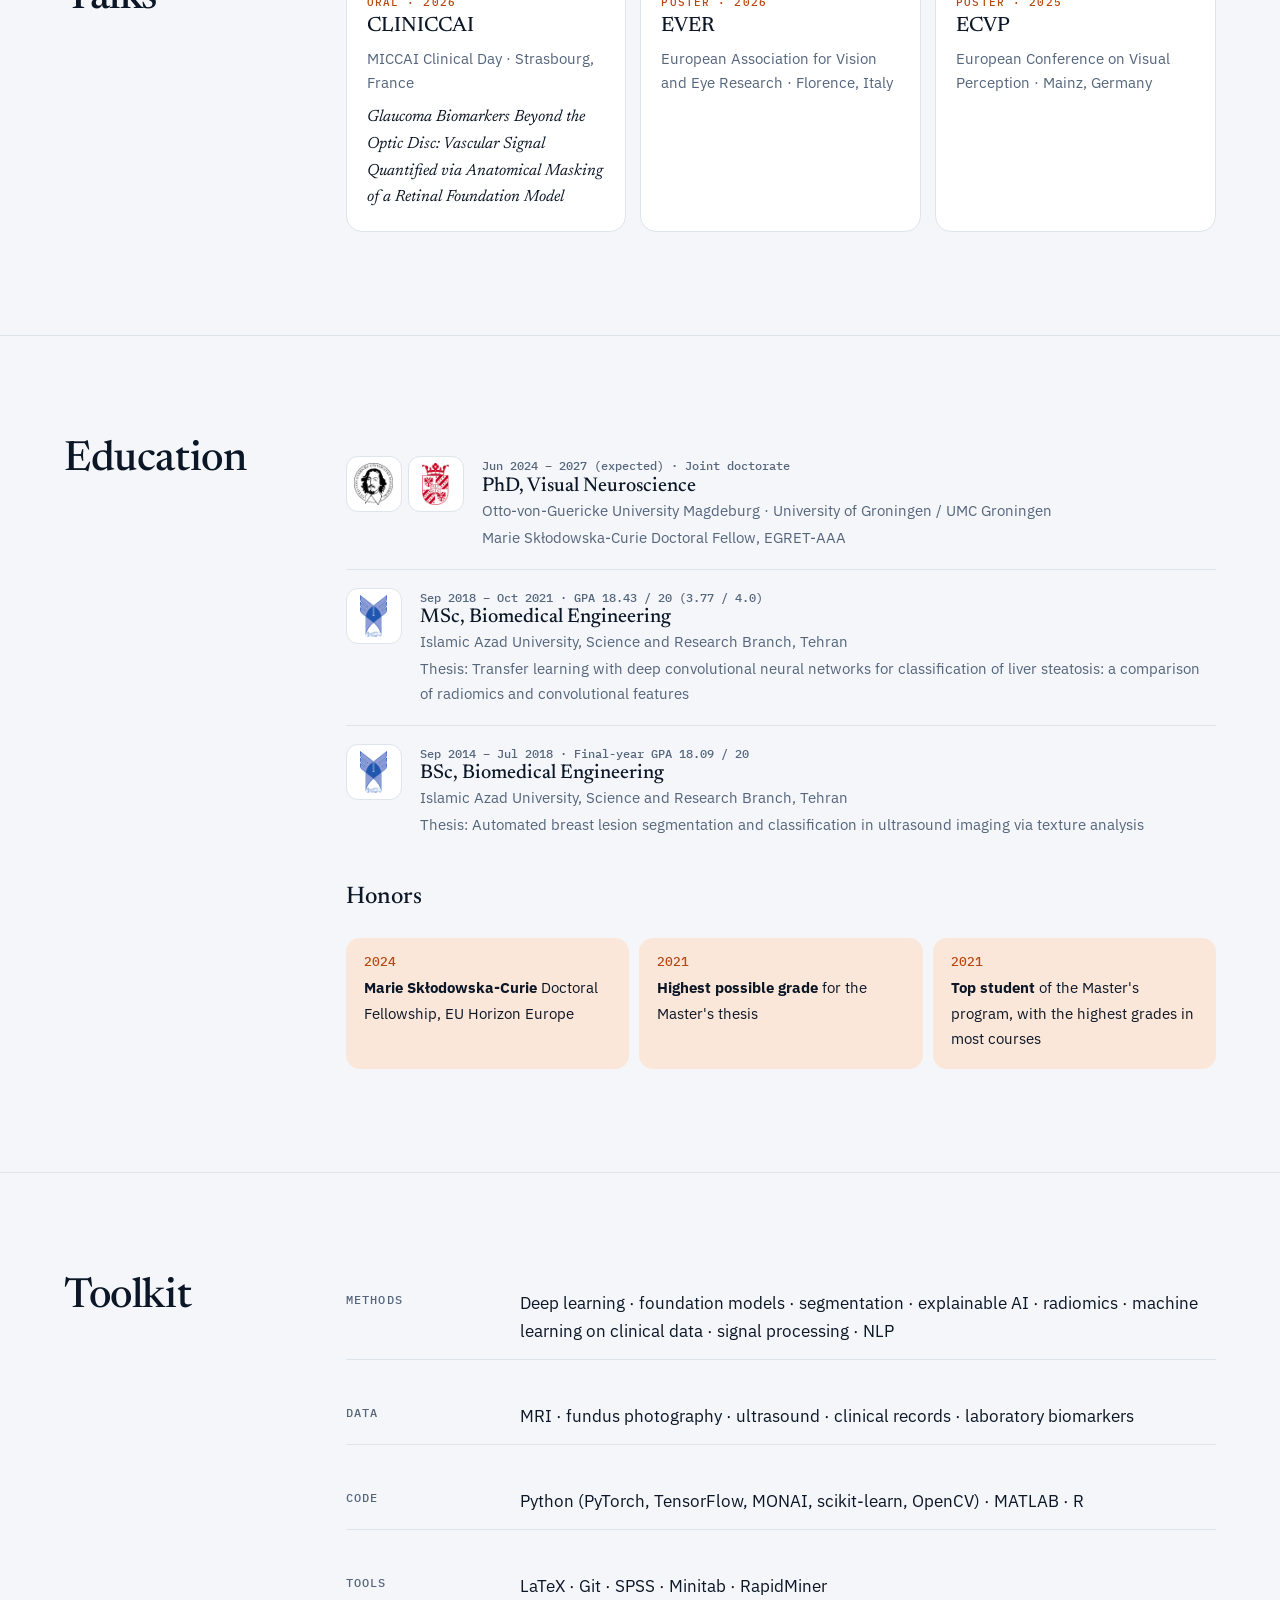
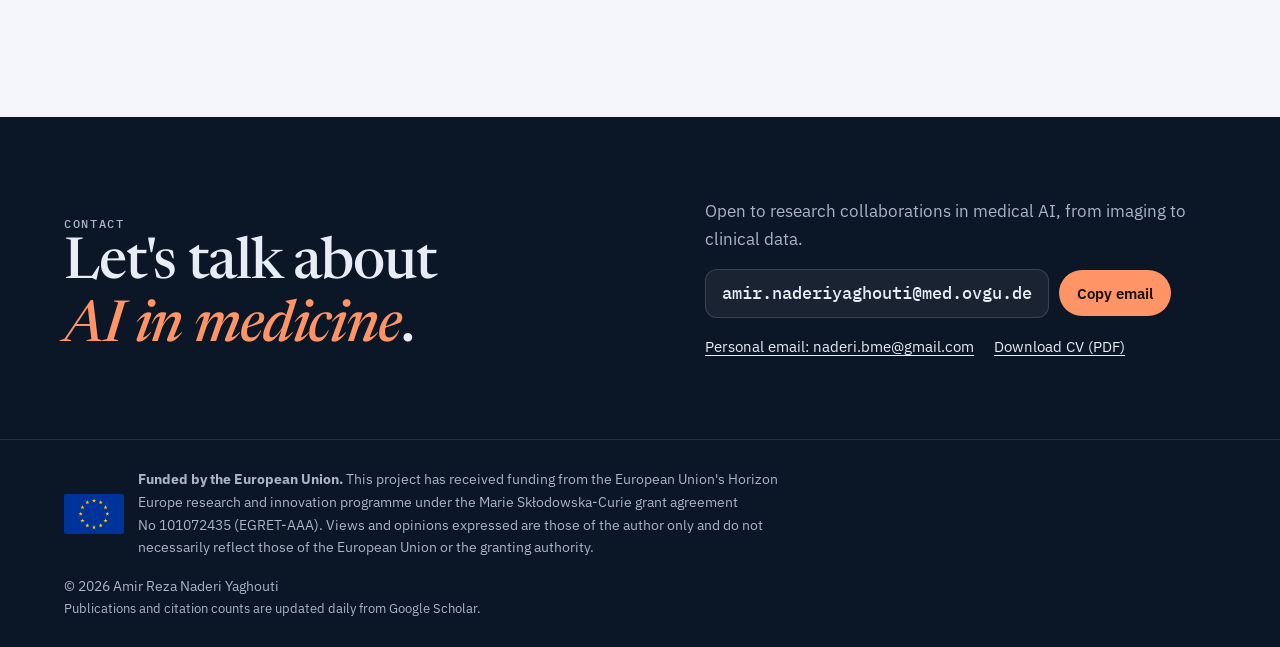
==== commit 16644b73: "Update publications from Google Scholar" ====
--- a/index.html
+++ b/index.html
@@ -226,7 +226,7 @@
           </div>
           <dl class="stats rise d4" aria-label="Google Scholar metrics">
 <!-- AUTO:STATS -->
-<div><dt>Citations</dt><dd>63</dd></div>
+<div><dt>Citations</dt><dd>64</dd></div>
 <div><dt>h-index</dt><dd>3</dd></div>
 <div><dt>i10-index</dt><dd>2</dd></div>
 <div><dt>Papers</dt><dd>4</dd></div>
@@ -285,7 +285,7 @@
   pages = {4093--4124},
   year = {2025},
   doi = {10.1007/s11831-025-10268-x}
-}</code></pre><button type="button" class="copy-btn" data-copied="Copied">Copy BibTeX</button></div></details><span class="cites"><span class="meter"><i data-w="39"></i></span>15 citations</span></div></li>
+}</code></pre><button type="button" class="copy-btn" data-copied="Copied">Copy BibTeX</button></div></details><span class="cites"><span class="meter"><i data-w="42"></i></span>16 citations</span></div></li>
 <li class="pub reveal" data-tags="liver classification ml clinical"><div class="pub-top"><span class="venue">Sci. Rep.</span><span class="yr">2024</span></div><h3 lang="en"><a href="https://www.nature.com/articles/s41598-024-51741-0" target="_blank" rel="noopener">Machine learning approaches for early detection of non-alcoholic steatohepatitis based on clinical and blood parameters</a></h3><p class="authors"><b>AR Naderi Yaghouti</b>, H Zamanian, A Shalbaf</p><p class="venue-full">Scientific Reports 14, 2442</p><ul class="ptags"><li>Liver disease</li><li>Classification</li><li>Machine learning</li><li>Clinical &amp; lab data</li></ul><div class="pub-bottom"><a class="mini" href="https://www.nature.com/articles/s41598-024-51741-0" target="_blank" rel="noopener">Paper</a><a class="mini" href="https://doi.org/10.1038/s41598-024-51741-0" target="_blank" rel="noopener">DOI</a><a class="mini" href="https://scholar.google.com/citations?view_op=view_citation&amp;hl=en&amp;user=WmUoRTsAAAAJ&amp;pagesize=100&amp;sortby=pubdate&amp;citation_for_view=WmUoRTsAAAAJ:d1gkVwhDpl0C" target="_blank" rel="noopener">Scholar</a><details class="cite"><summary class="mini">Cite</summary><div class="cite-box"><pre><code>@article{naderiyaghouti2024machine,
   title = {{Machine learning approaches for early detection of non-alcoholic steatohepatitis based on clinical and blood parameters}},
   author = {Naderi Yaghouti, A. R. and Zamanian, H. and Shalbaf, A.},
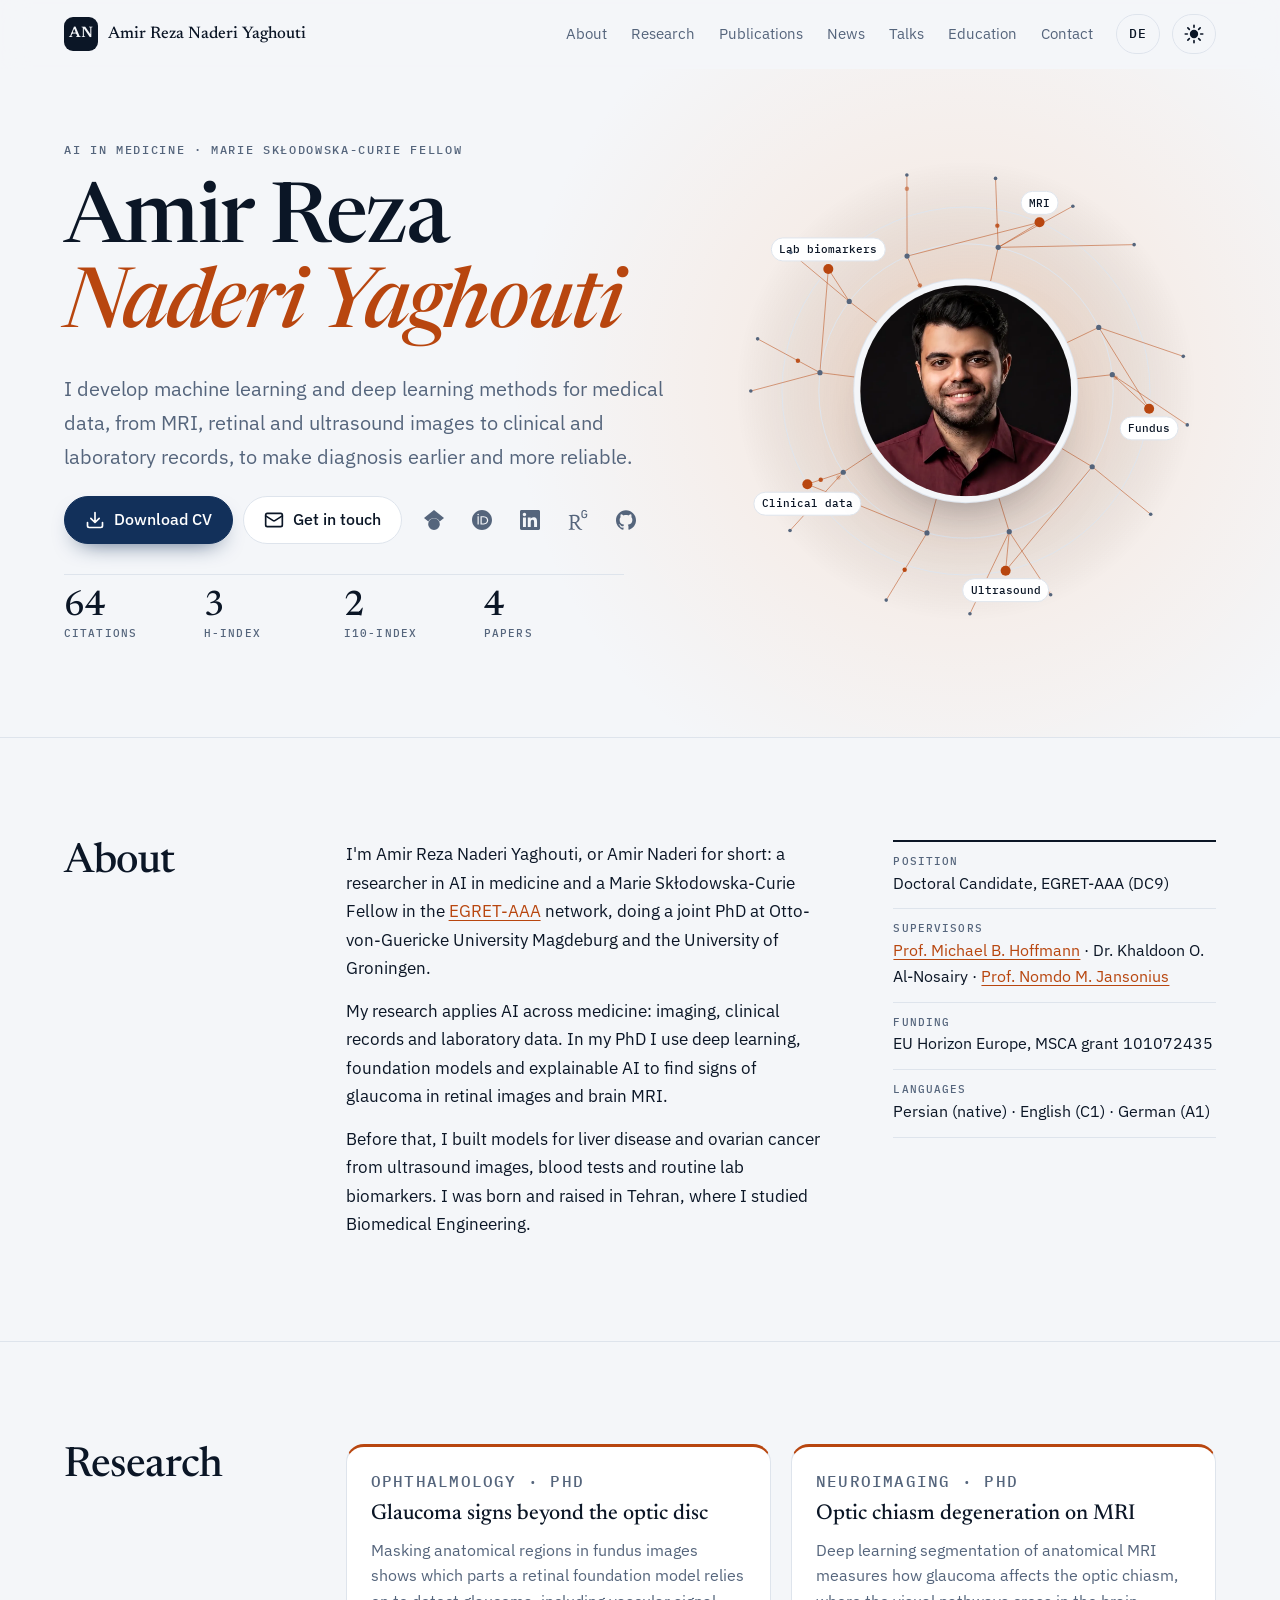
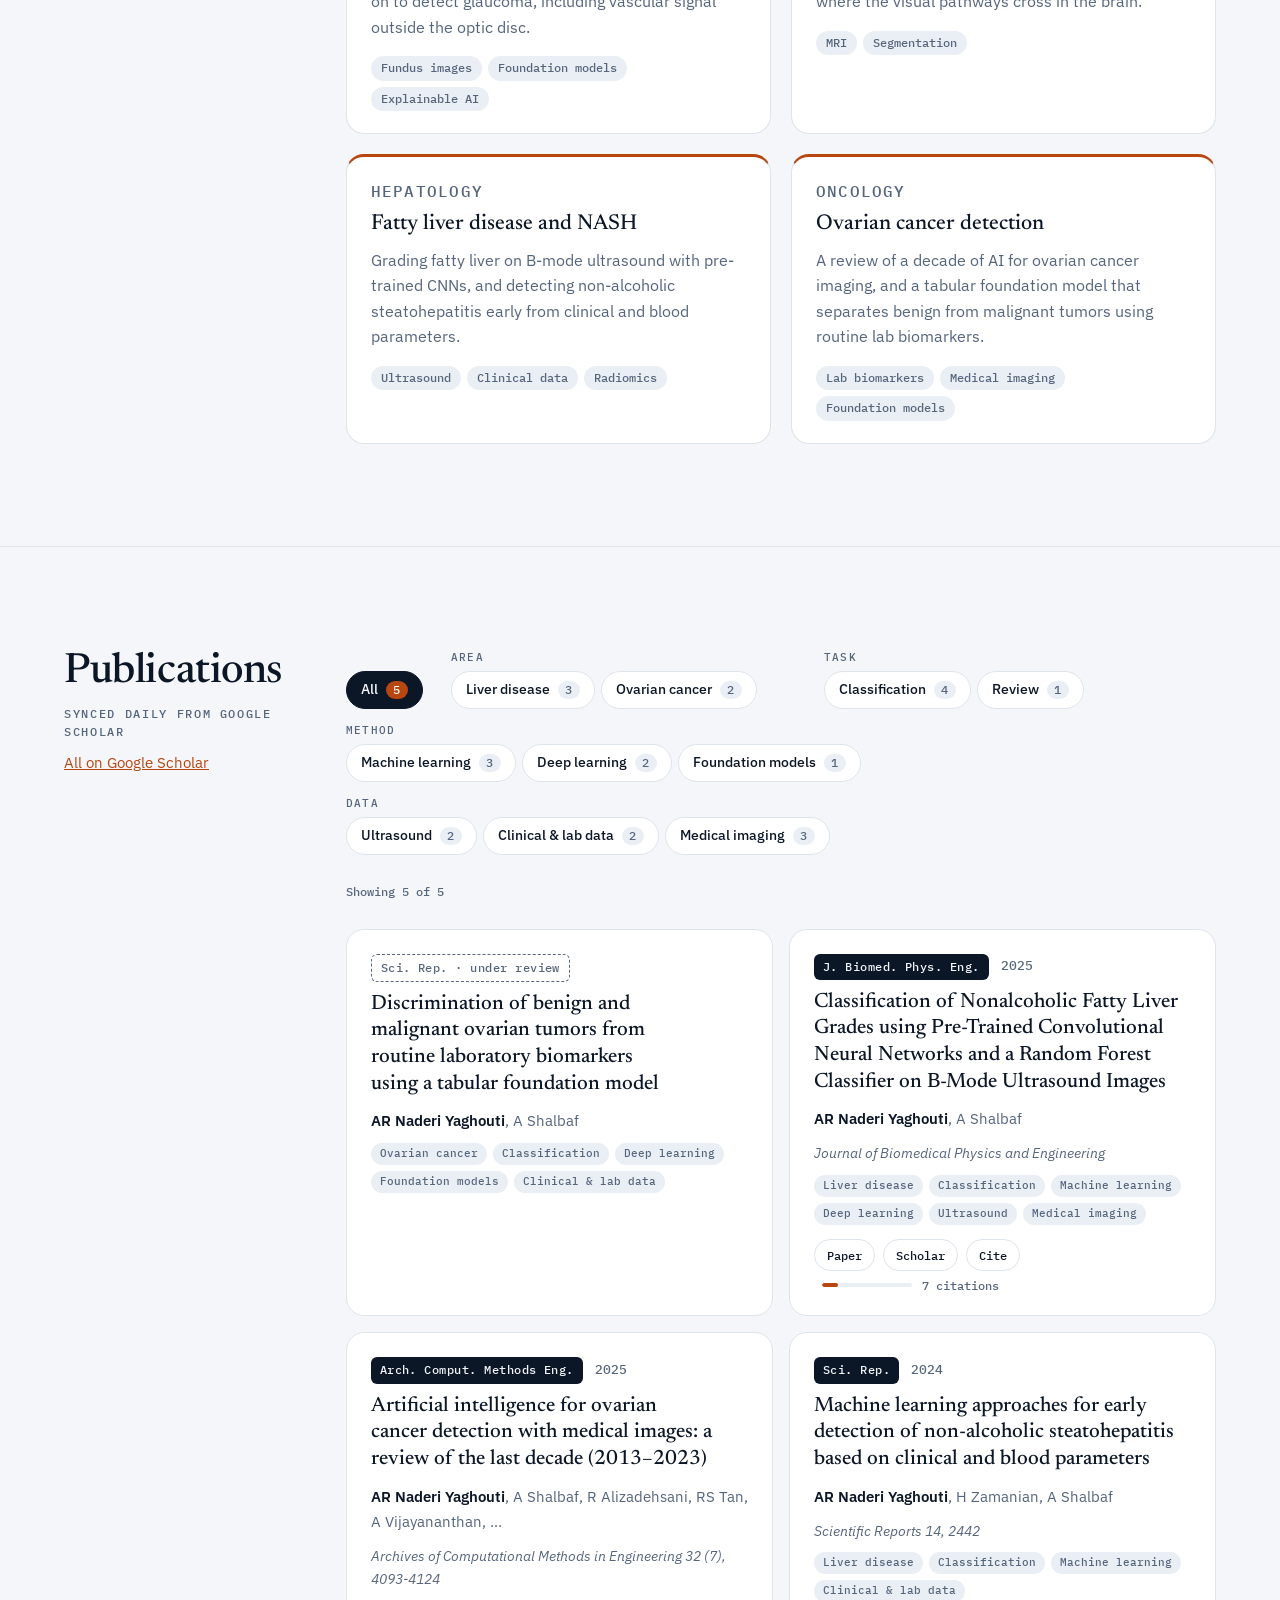
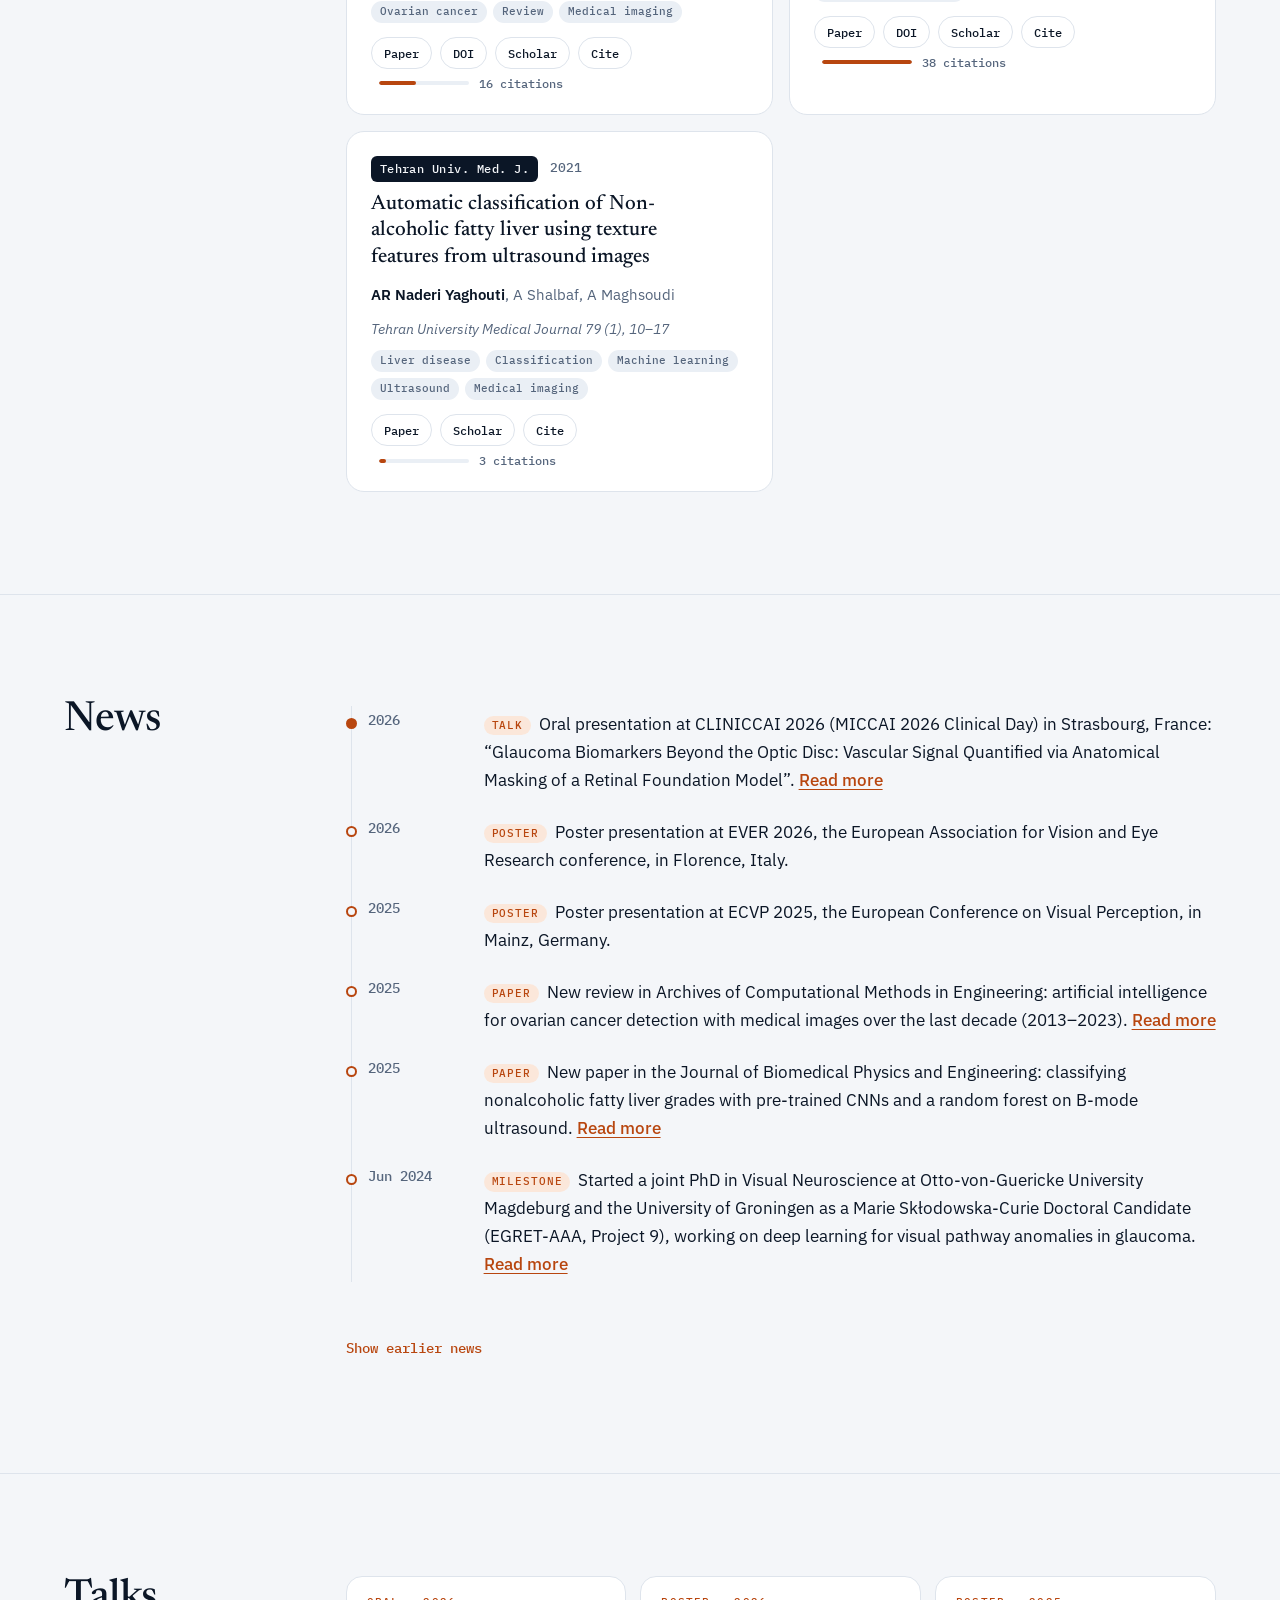
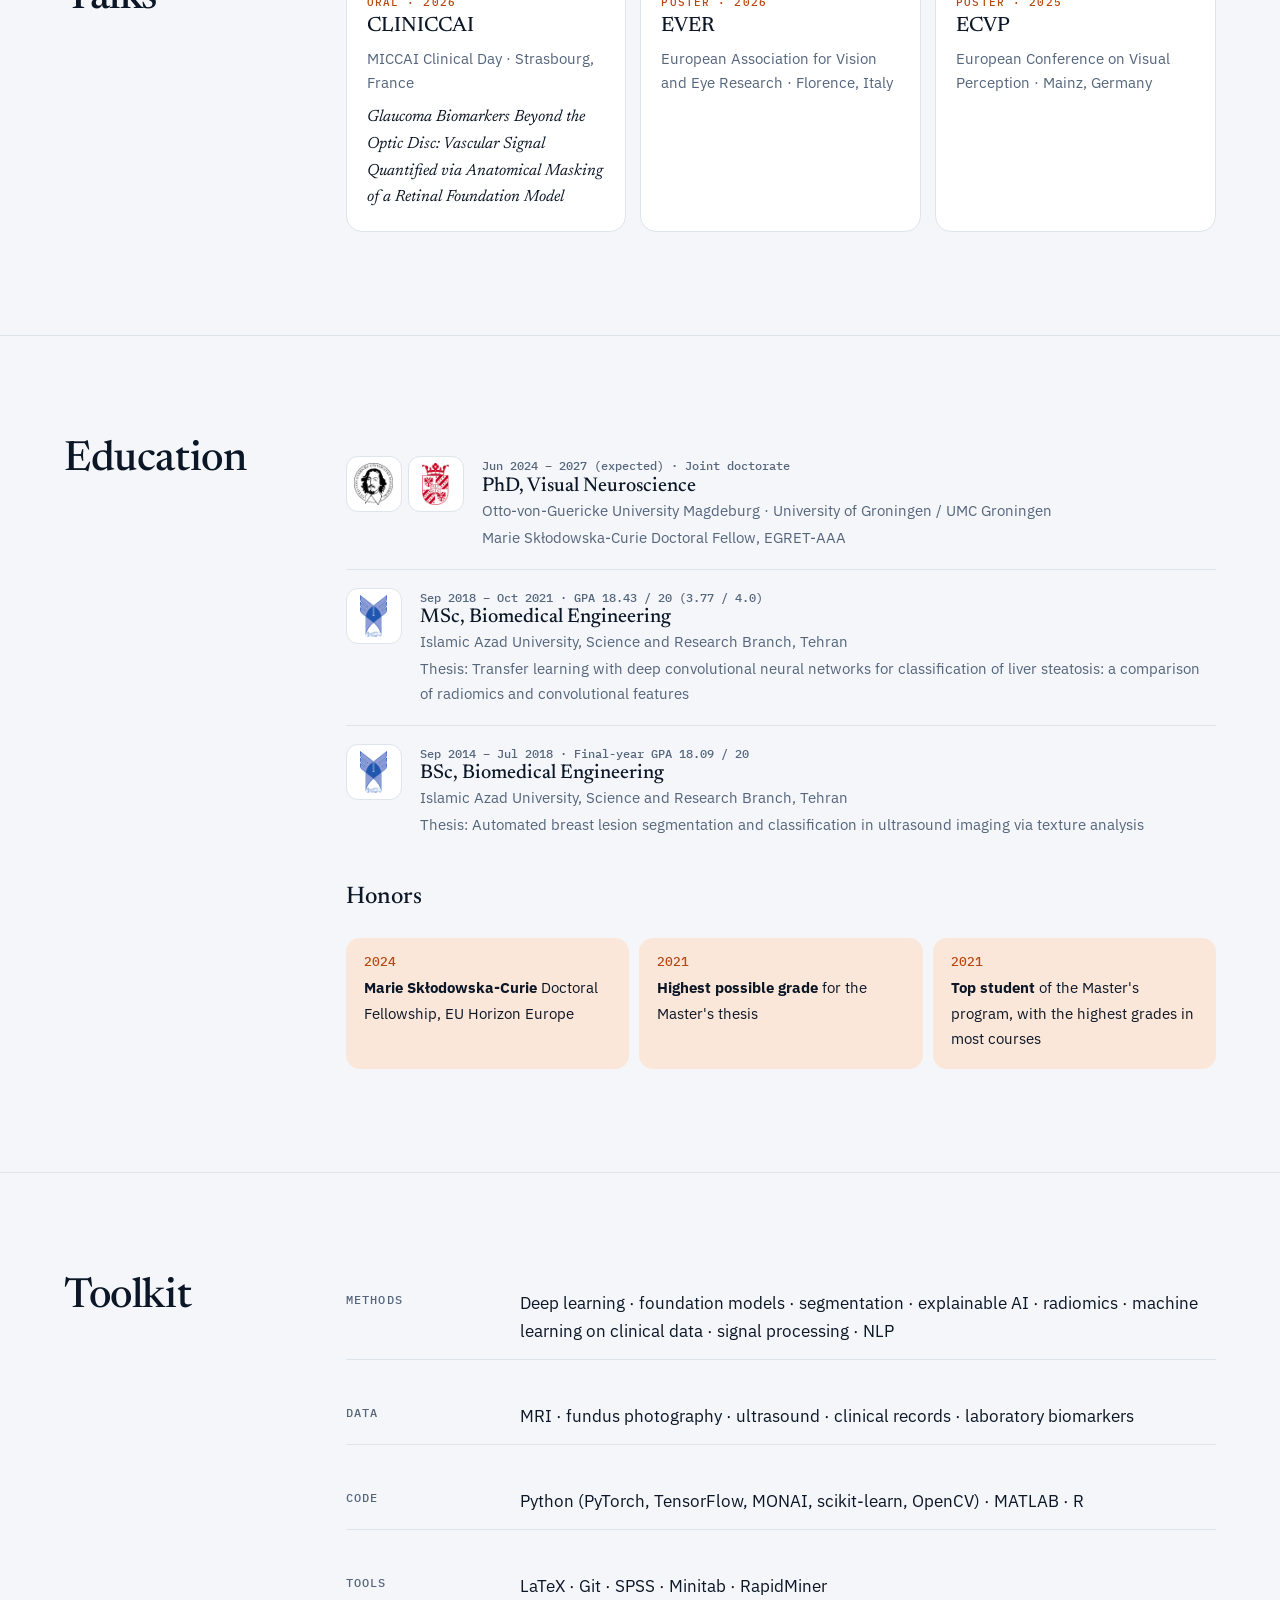
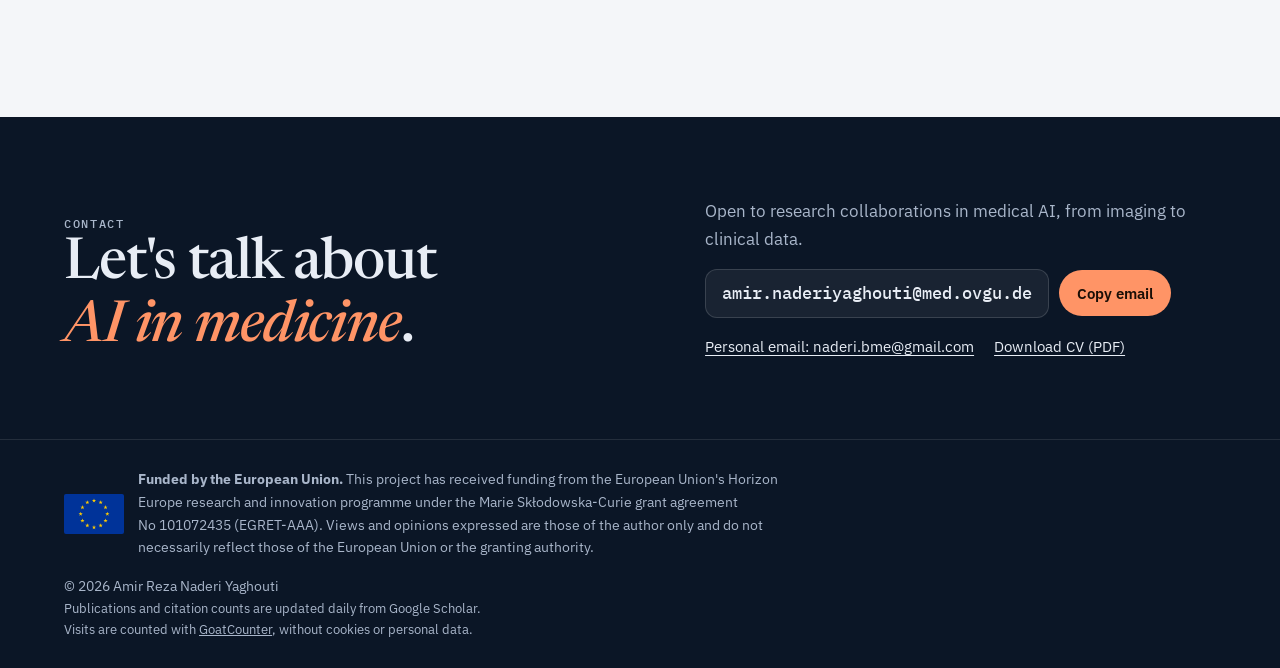
==== commit ed955d8d: "Add a cookie-free visitor counter and email reports every 10 visits - GoatCounter script in both pag" ====
--- a/index.html
+++ b/index.html
@@ -163,6 +163,7 @@
   }
 }
   </script>
+  <script data-goatcounter="https://amirnaderi.goatcounter.com/count" async src="https://gc.zgo.at/count.js"></script>
 <!-- /AUTO:HEAD -->
   <meta name="theme-color" content="#0B1626">
   <link rel="icon" href="/favicon.ico" sizes="48x48">
@@ -378,7 +379,7 @@
         <p>© <span data-year>2026</span> Amir Reza Naderi Yaghouti</p>
         <p class="sync">
 <!-- AUTO:UPDATED -->
-Publications and citation counts are updated daily from Google Scholar.
+Publications and citation counts are updated daily from Google Scholar.<br>Visits are counted with <a href="https://www.goatcounter.com/help/privacy" target="_blank" rel="noopener">GoatCounter</a>, without cookies or personal data.
 <!-- /AUTO:UPDATED -->
         </p>
       </div>
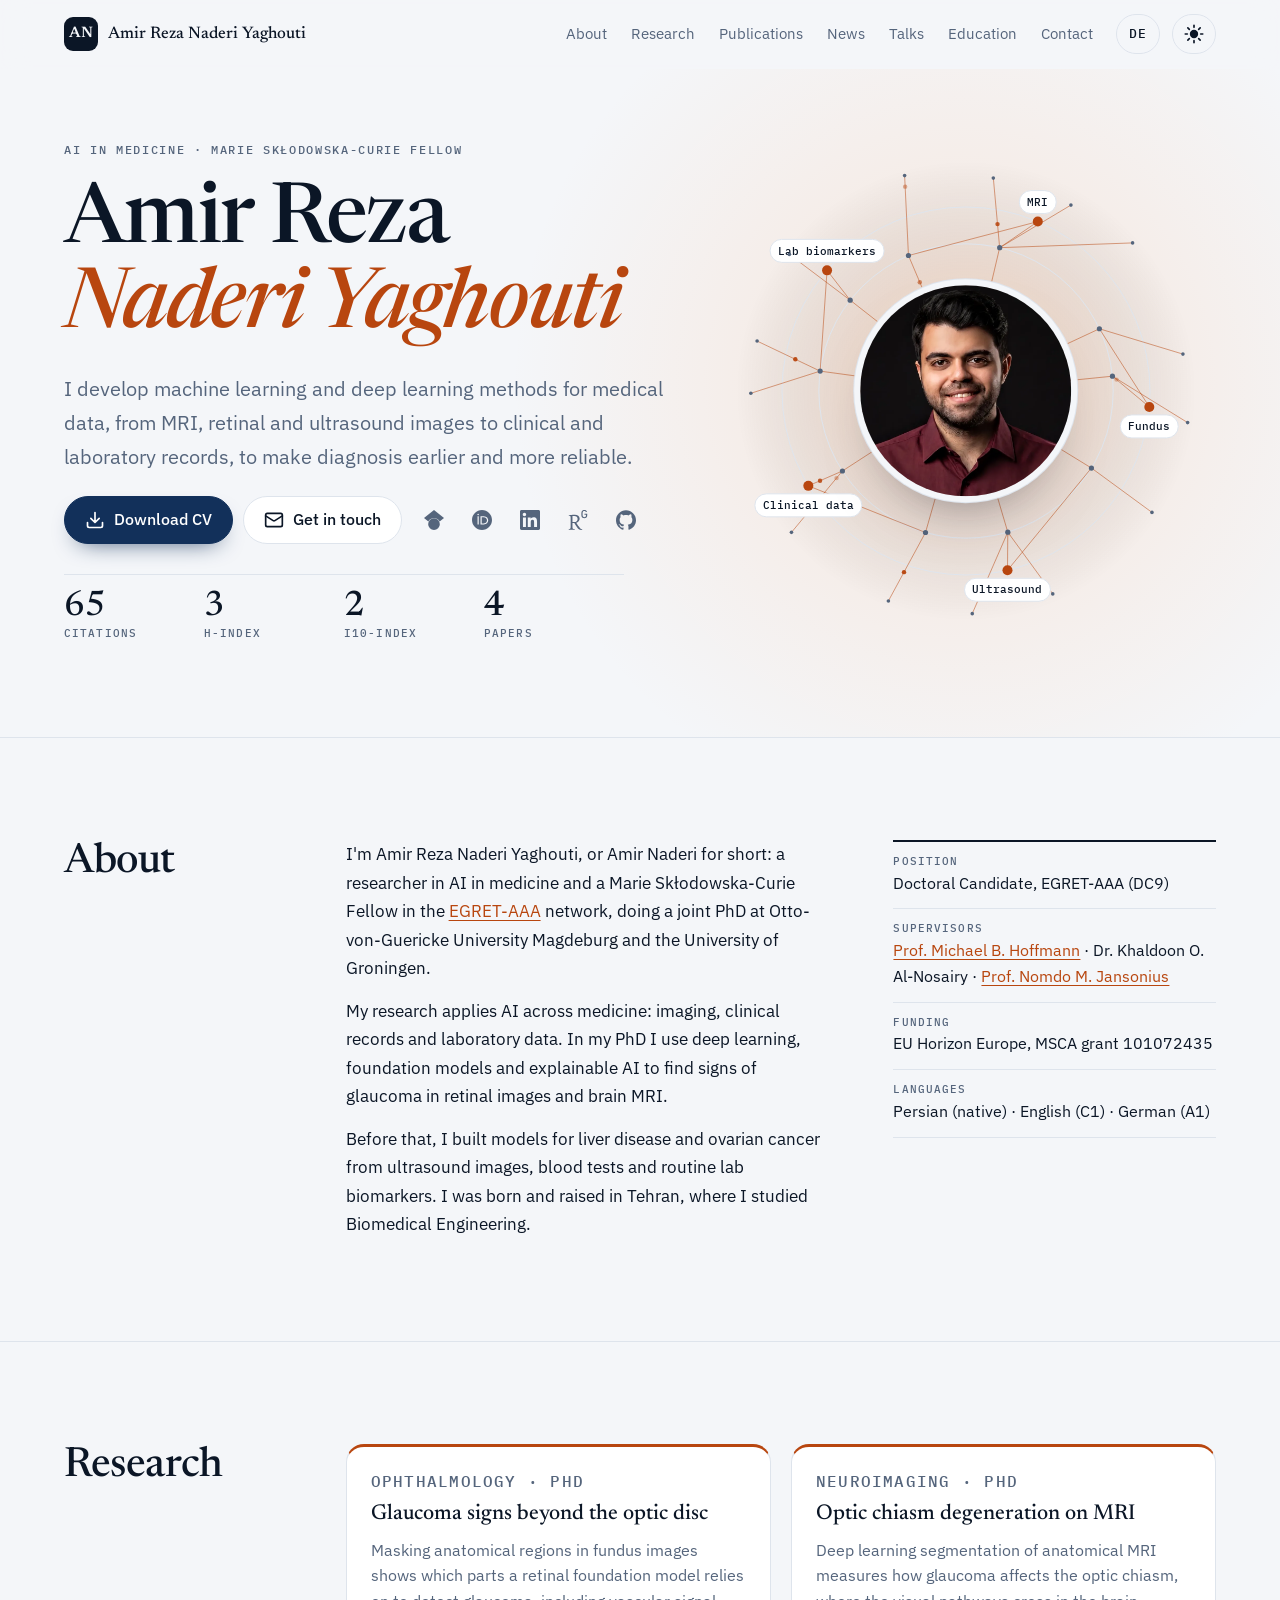
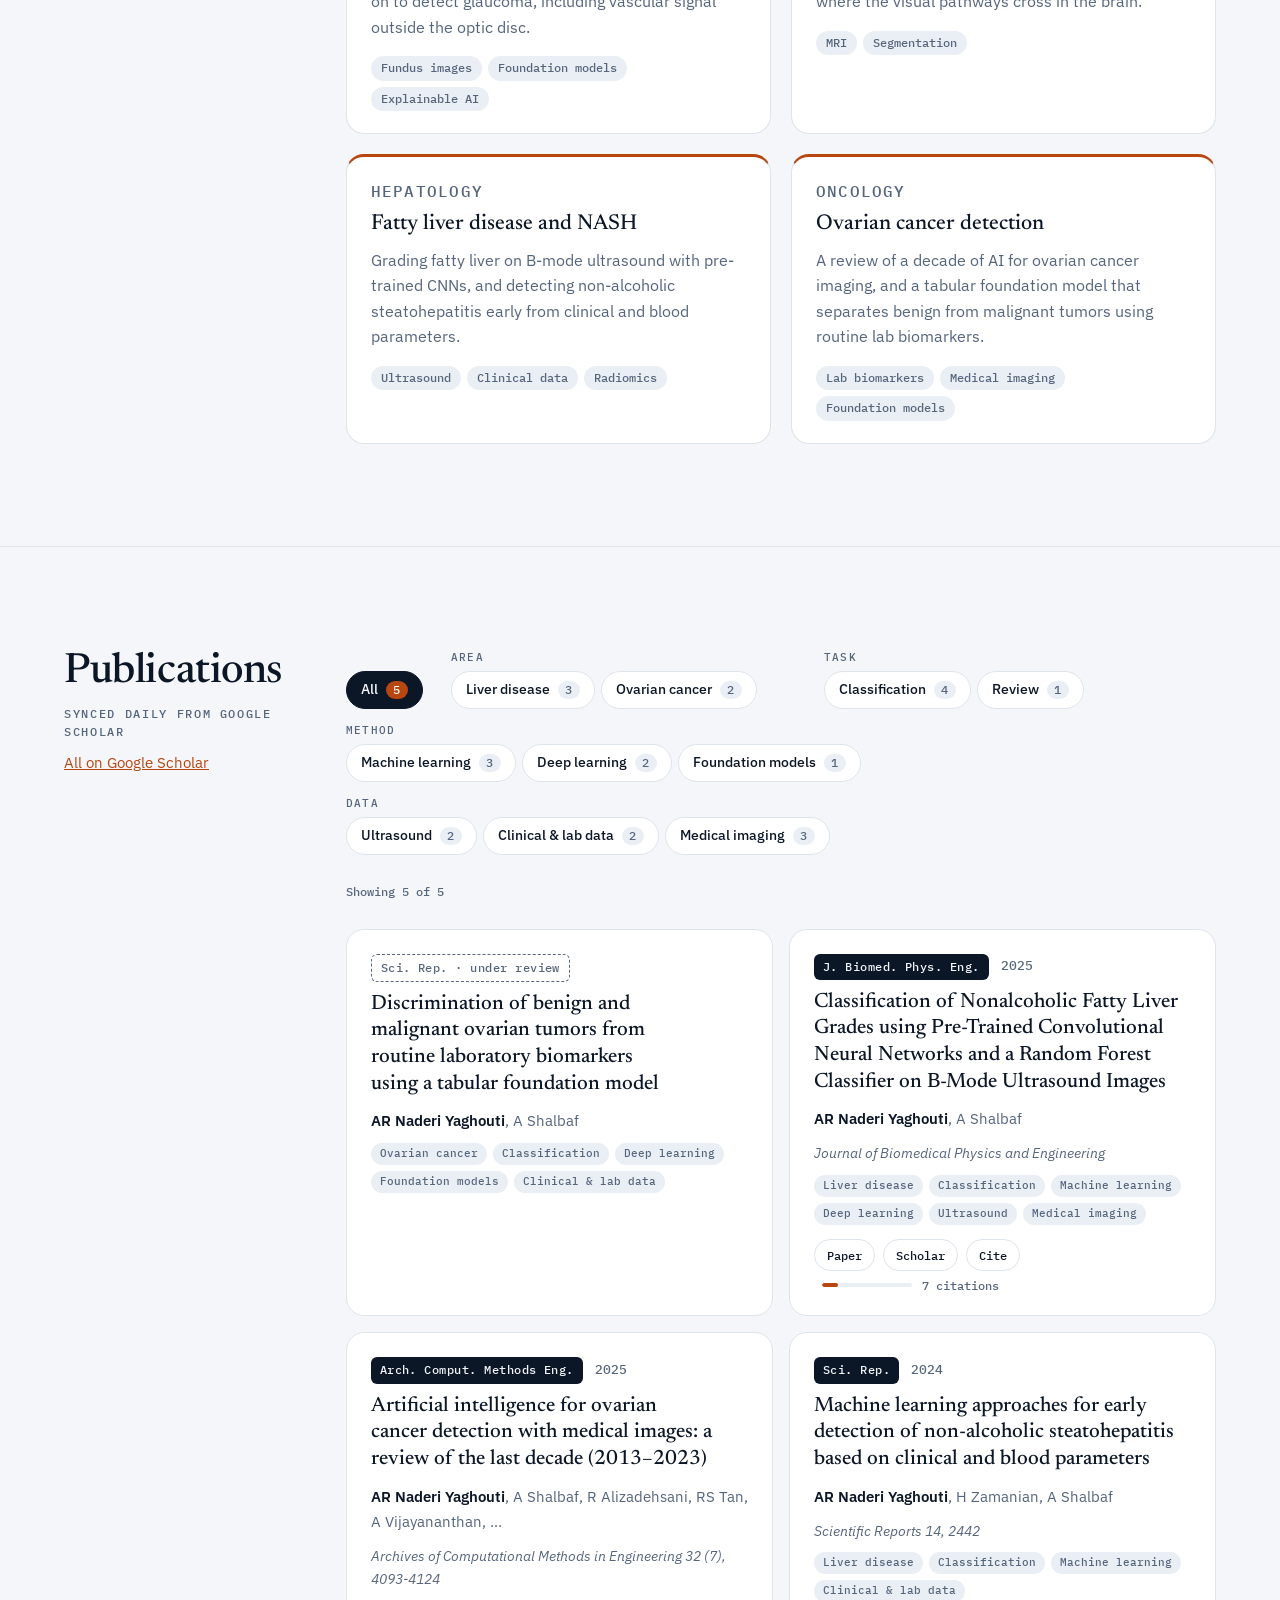
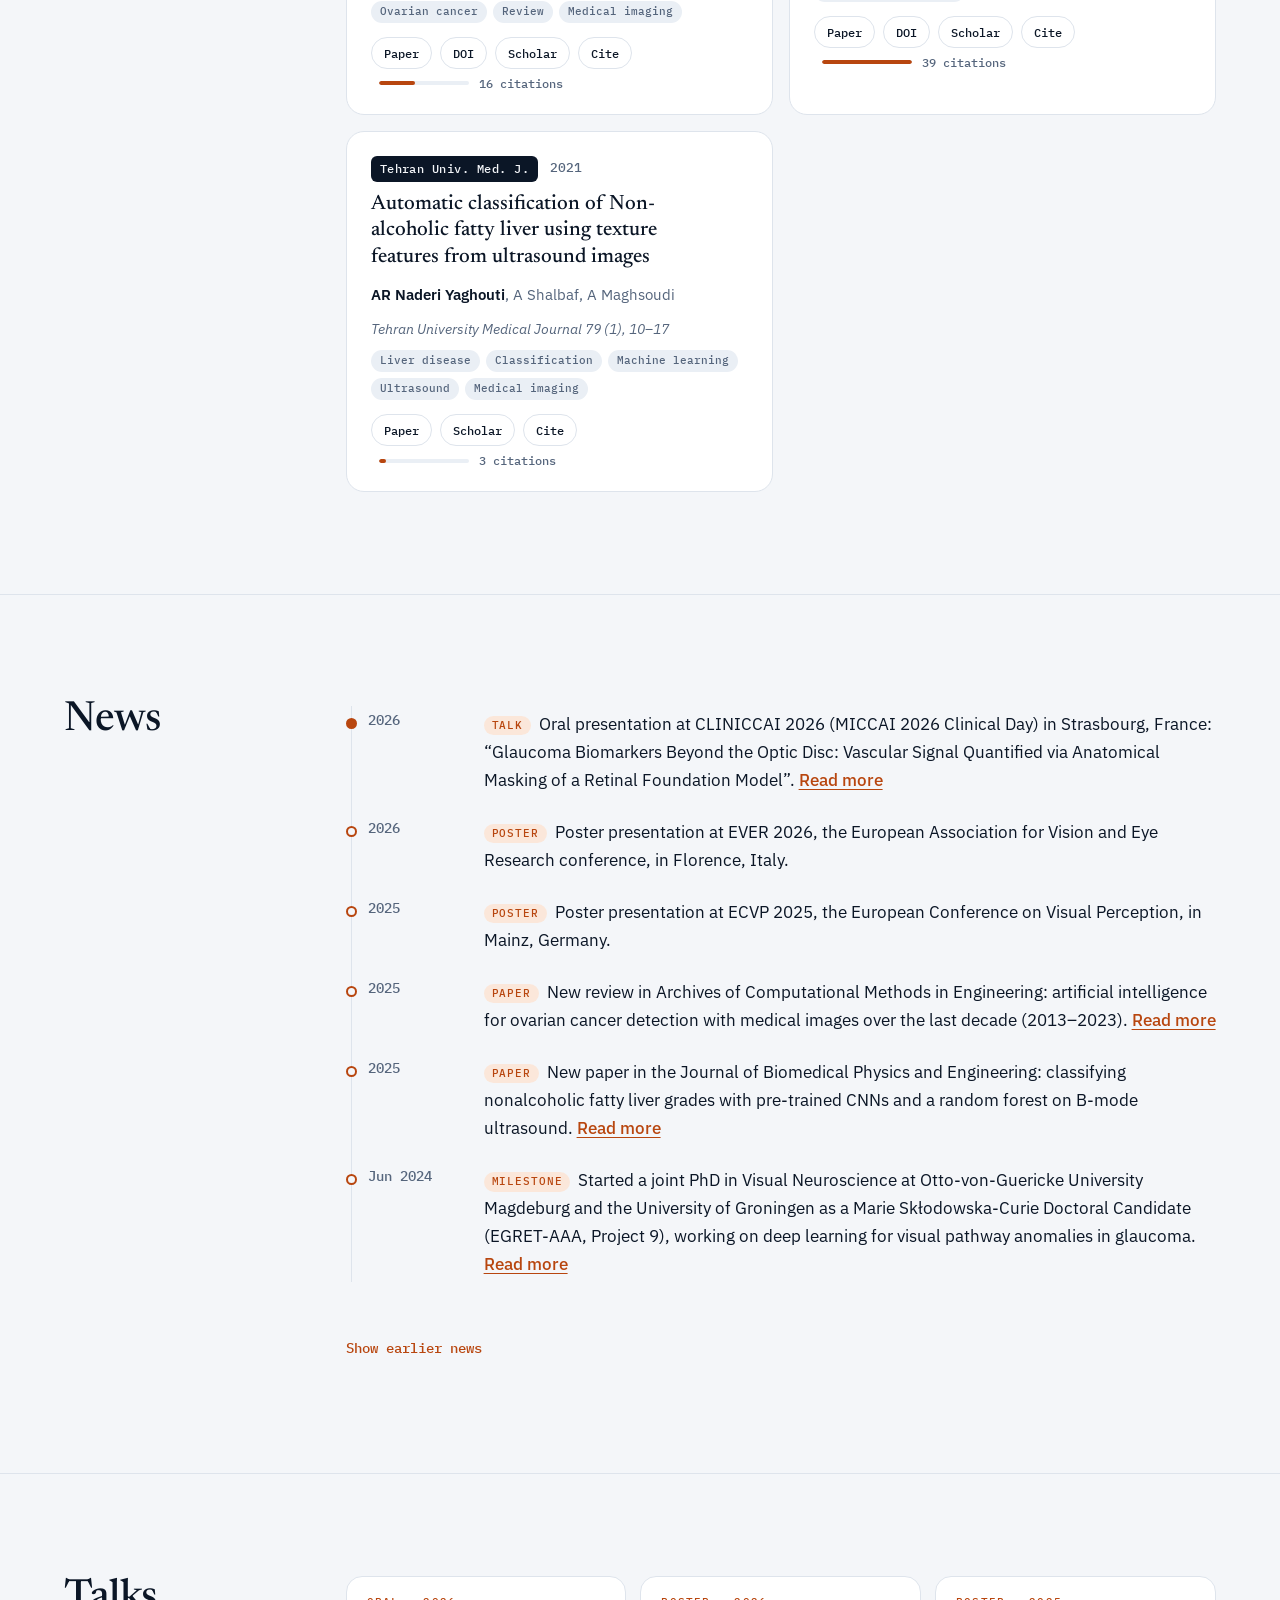
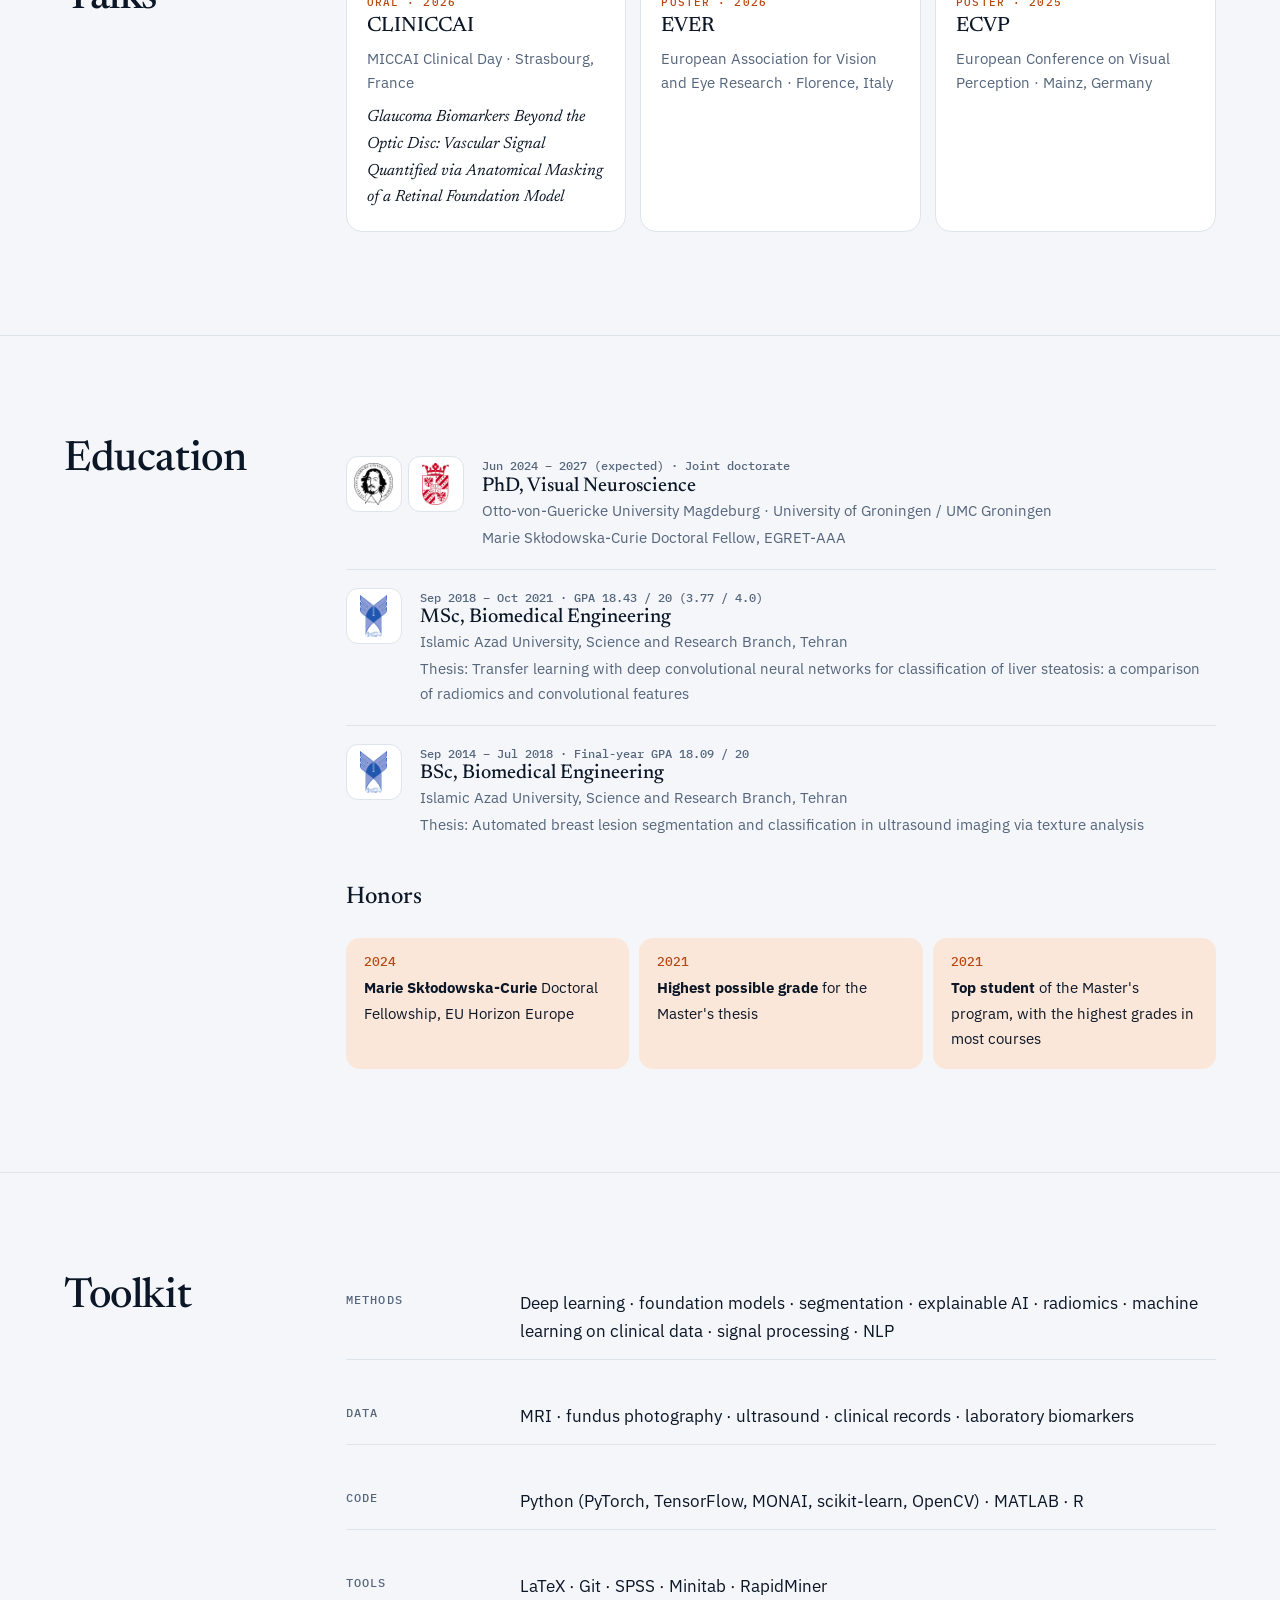
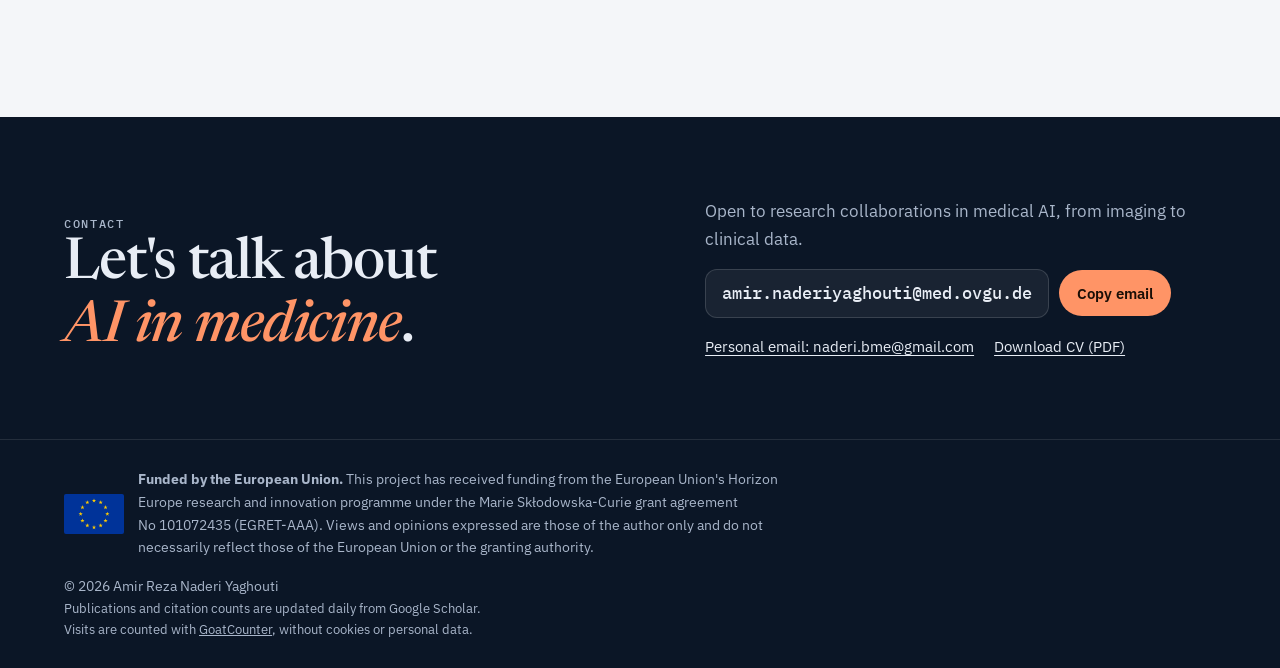
==== commit 00aca3ea: "Update publications from Google Scholar" ====
--- a/index.html
+++ b/index.html
@@ -227,7 +227,7 @@
           </div>
           <dl class="stats rise d4" aria-label="Google Scholar metrics">
 <!-- AUTO:STATS -->
-<div><dt>Citations</dt><dd>64</dd></div>
+<div><dt>Citations</dt><dd>65</dd></div>
 <div><dt>h-index</dt><dd>3</dd></div>
 <div><dt>i10-index</dt><dd>2</dd></div>
 <div><dt>Papers</dt><dd>4</dd></div>
@@ -286,7 +286,7 @@
   pages = {4093--4124},
   year = {2025},
   doi = {10.1007/s11831-025-10268-x}
-}</code></pre><button type="button" class="copy-btn" data-copied="Copied">Copy BibTeX</button></div></details><span class="cites"><span class="meter"><i data-w="42"></i></span>16 citations</span></div></li>
+}</code></pre><button type="button" class="copy-btn" data-copied="Copied">Copy BibTeX</button></div></details><span class="cites"><span class="meter"><i data-w="41"></i></span>16 citations</span></div></li>
 <li class="pub reveal" data-tags="liver classification ml clinical"><div class="pub-top"><span class="venue">Sci. Rep.</span><span class="yr">2024</span></div><h3 lang="en"><a href="https://www.nature.com/articles/s41598-024-51741-0" target="_blank" rel="noopener">Machine learning approaches for early detection of non-alcoholic steatohepatitis based on clinical and blood parameters</a></h3><p class="authors"><b>AR Naderi Yaghouti</b>, H Zamanian, A Shalbaf</p><p class="venue-full">Scientific Reports 14, 2442</p><ul class="ptags"><li>Liver disease</li><li>Classification</li><li>Machine learning</li><li>Clinical &amp; lab data</li></ul><div class="pub-bottom"><a class="mini" href="https://www.nature.com/articles/s41598-024-51741-0" target="_blank" rel="noopener">Paper</a><a class="mini" href="https://doi.org/10.1038/s41598-024-51741-0" target="_blank" rel="noopener">DOI</a><a class="mini" href="https://scholar.google.com/citations?view_op=view_citation&amp;hl=en&amp;user=WmUoRTsAAAAJ&amp;pagesize=100&amp;sortby=pubdate&amp;citation_for_view=WmUoRTsAAAAJ:d1gkVwhDpl0C" target="_blank" rel="noopener">Scholar</a><details class="cite"><summary class="mini">Cite</summary><div class="cite-box"><pre><code>@article{naderiyaghouti2024machine,
   title = {{Machine learning approaches for early detection of non-alcoholic steatohepatitis based on clinical and blood parameters}},
   author = {Naderi Yaghouti, A. R. and Zamanian, H. and Shalbaf, A.},
@@ -295,7 +295,7 @@
   pages = {2442},
   year = {2024},
   doi = {10.1038/s41598-024-51741-0}
-}</code></pre><button type="button" class="copy-btn" data-copied="Copied">Copy BibTeX</button></div></details><span class="cites"><span class="meter"><i data-w="100"></i></span>38 citations</span></div></li>
+}</code></pre><button type="button" class="copy-btn" data-copied="Copied">Copy BibTeX</button></div></details><span class="cites"><span class="meter"><i data-w="100"></i></span>39 citations</span></div></li>
 <li class="pub reveal" data-tags="liver classification ml ultrasound imaging"><div class="pub-top"><span class="venue">Tehran Univ. Med. J.</span><span class="yr">2021</span></div><h3 lang="en"><a href="https://tumj.tums.ac.ir/article-1-11130-en.html" target="_blank" rel="noopener">Automatic classification of Non-alcoholic fatty liver using texture features from ultrasound images</a></h3><p class="authors"><b>AR Naderi Yaghouti</b>, A Shalbaf, A Maghsoudi</p><p class="venue-full">Tehran University Medical Journal 79 (1), 10–17</p><ul class="ptags"><li>Liver disease</li><li>Classification</li><li>Machine learning</li><li>Ultrasound</li><li>Medical imaging</li></ul><div class="pub-bottom"><a class="mini" href="https://tumj.tums.ac.ir/article-1-11130-en.html" target="_blank" rel="noopener">Paper</a><a class="mini" href="https://scholar.google.com/citations?view_op=view_citation&amp;hl=en&amp;user=WmUoRTsAAAAJ&amp;pagesize=100&amp;sortby=pubdate&amp;citation_for_view=WmUoRTsAAAAJ:9yKSN-GCB0IC" target="_blank" rel="noopener">Scholar</a><details class="cite"><summary class="mini">Cite</summary><div class="cite-box"><pre><code>@article{naderiyaghouti2021automatic,
   title = {{Automatic classification of Non-alcoholic fatty liver using texture features from ultrasound images}},
   author = {Naderi Yaghouti, A. R. and Shalbaf, A. and Maghsoudi, A.},
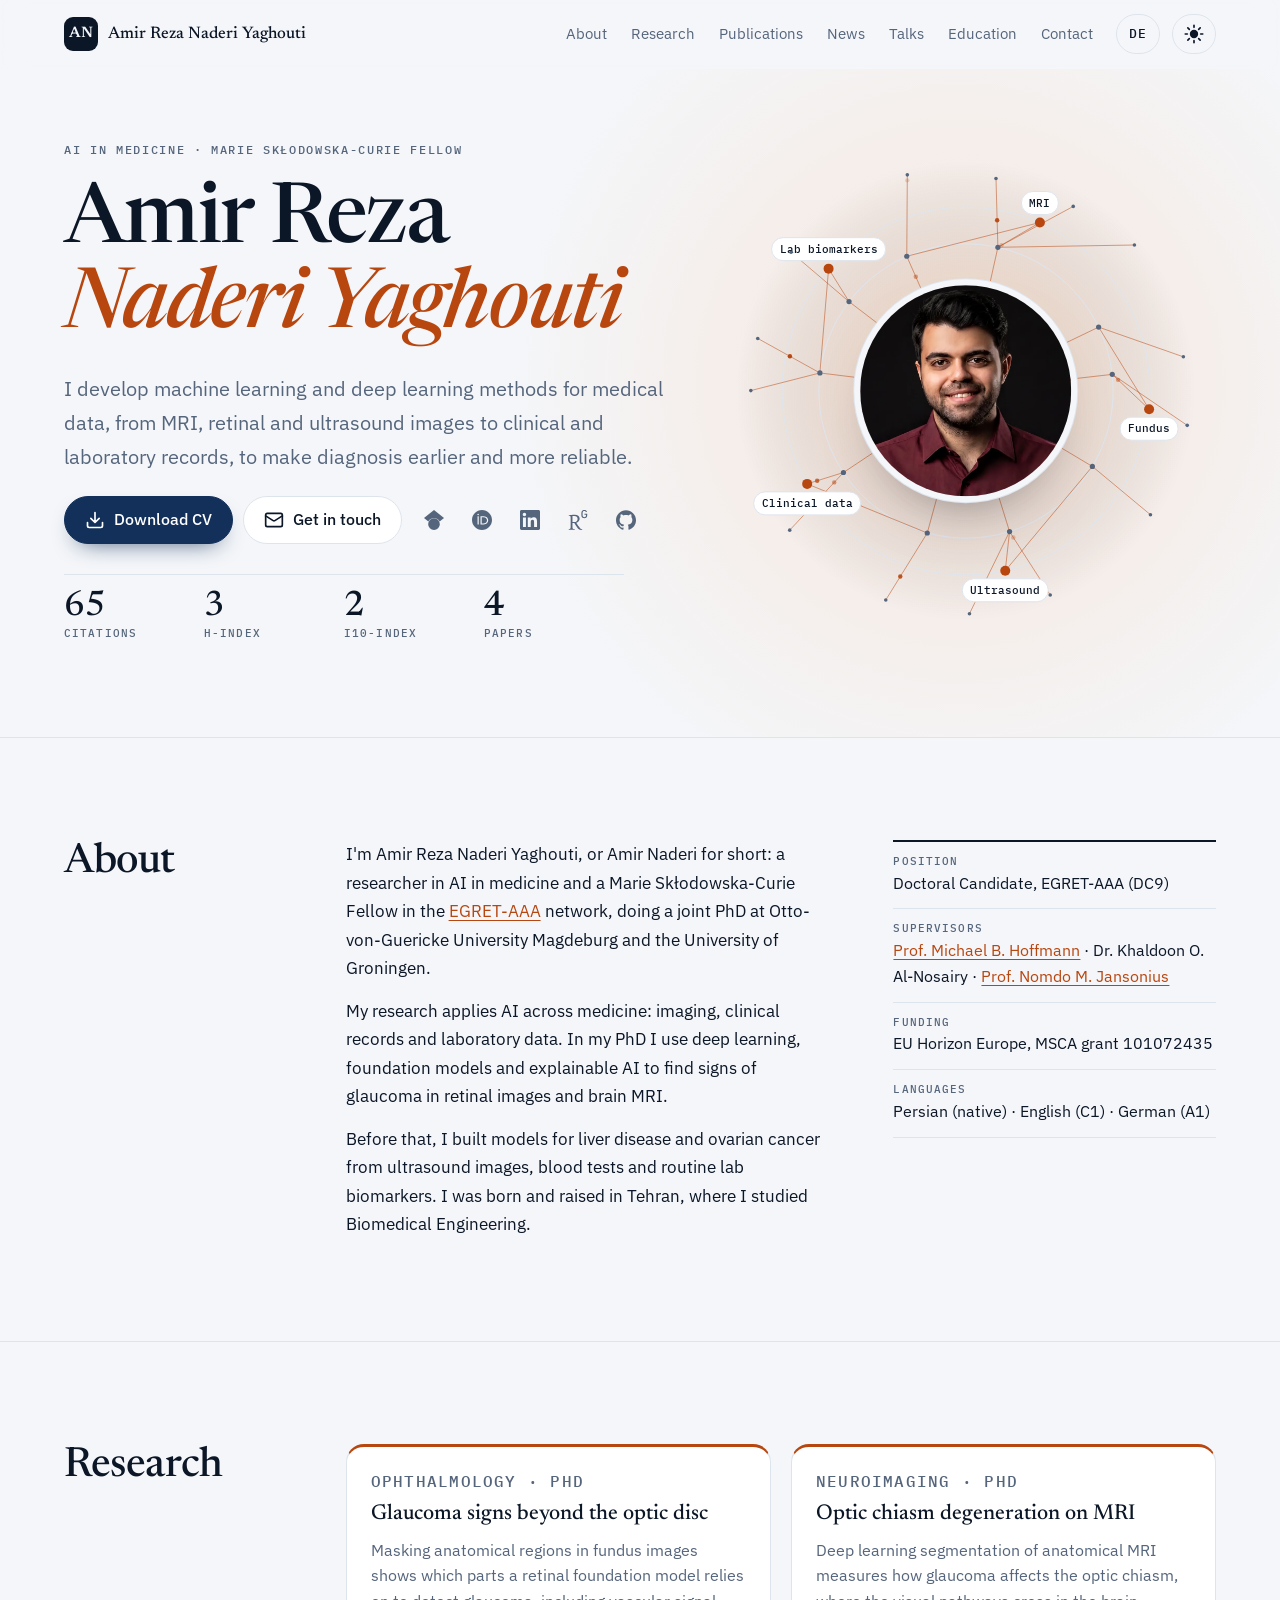
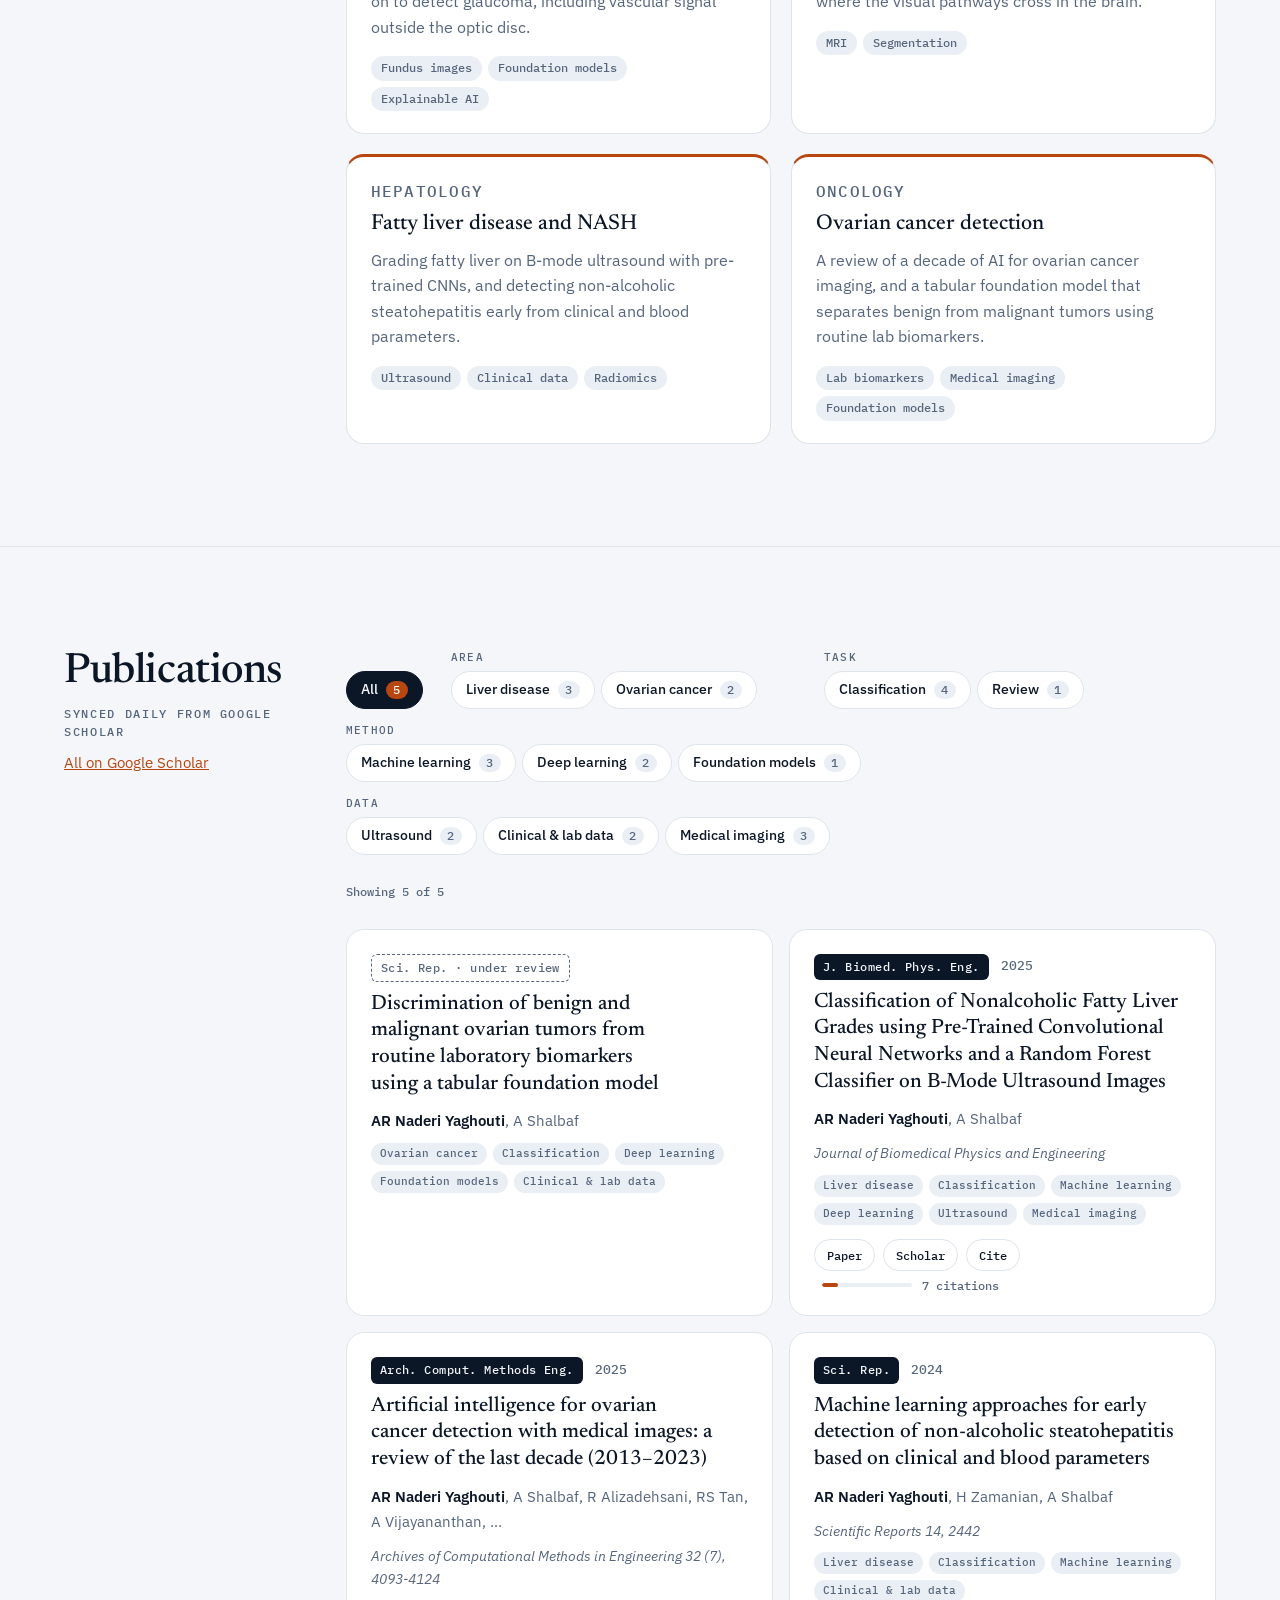
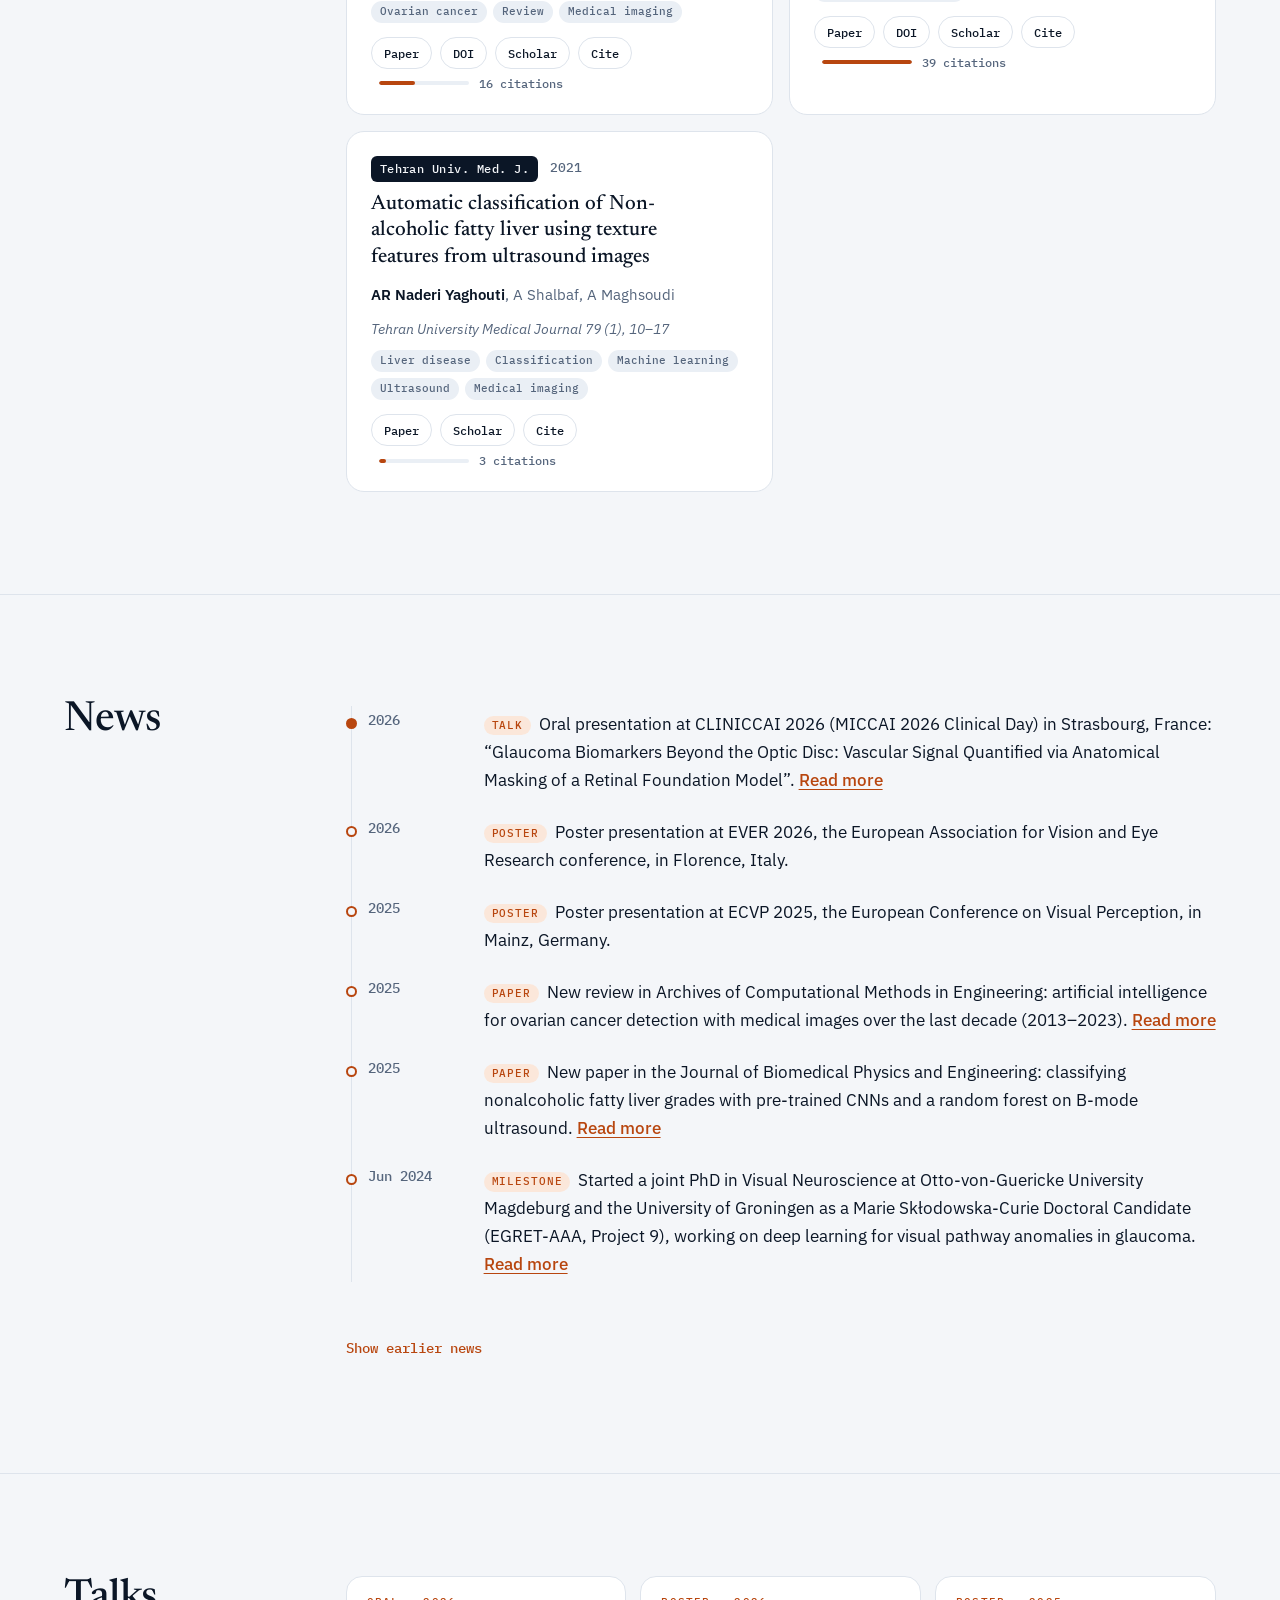
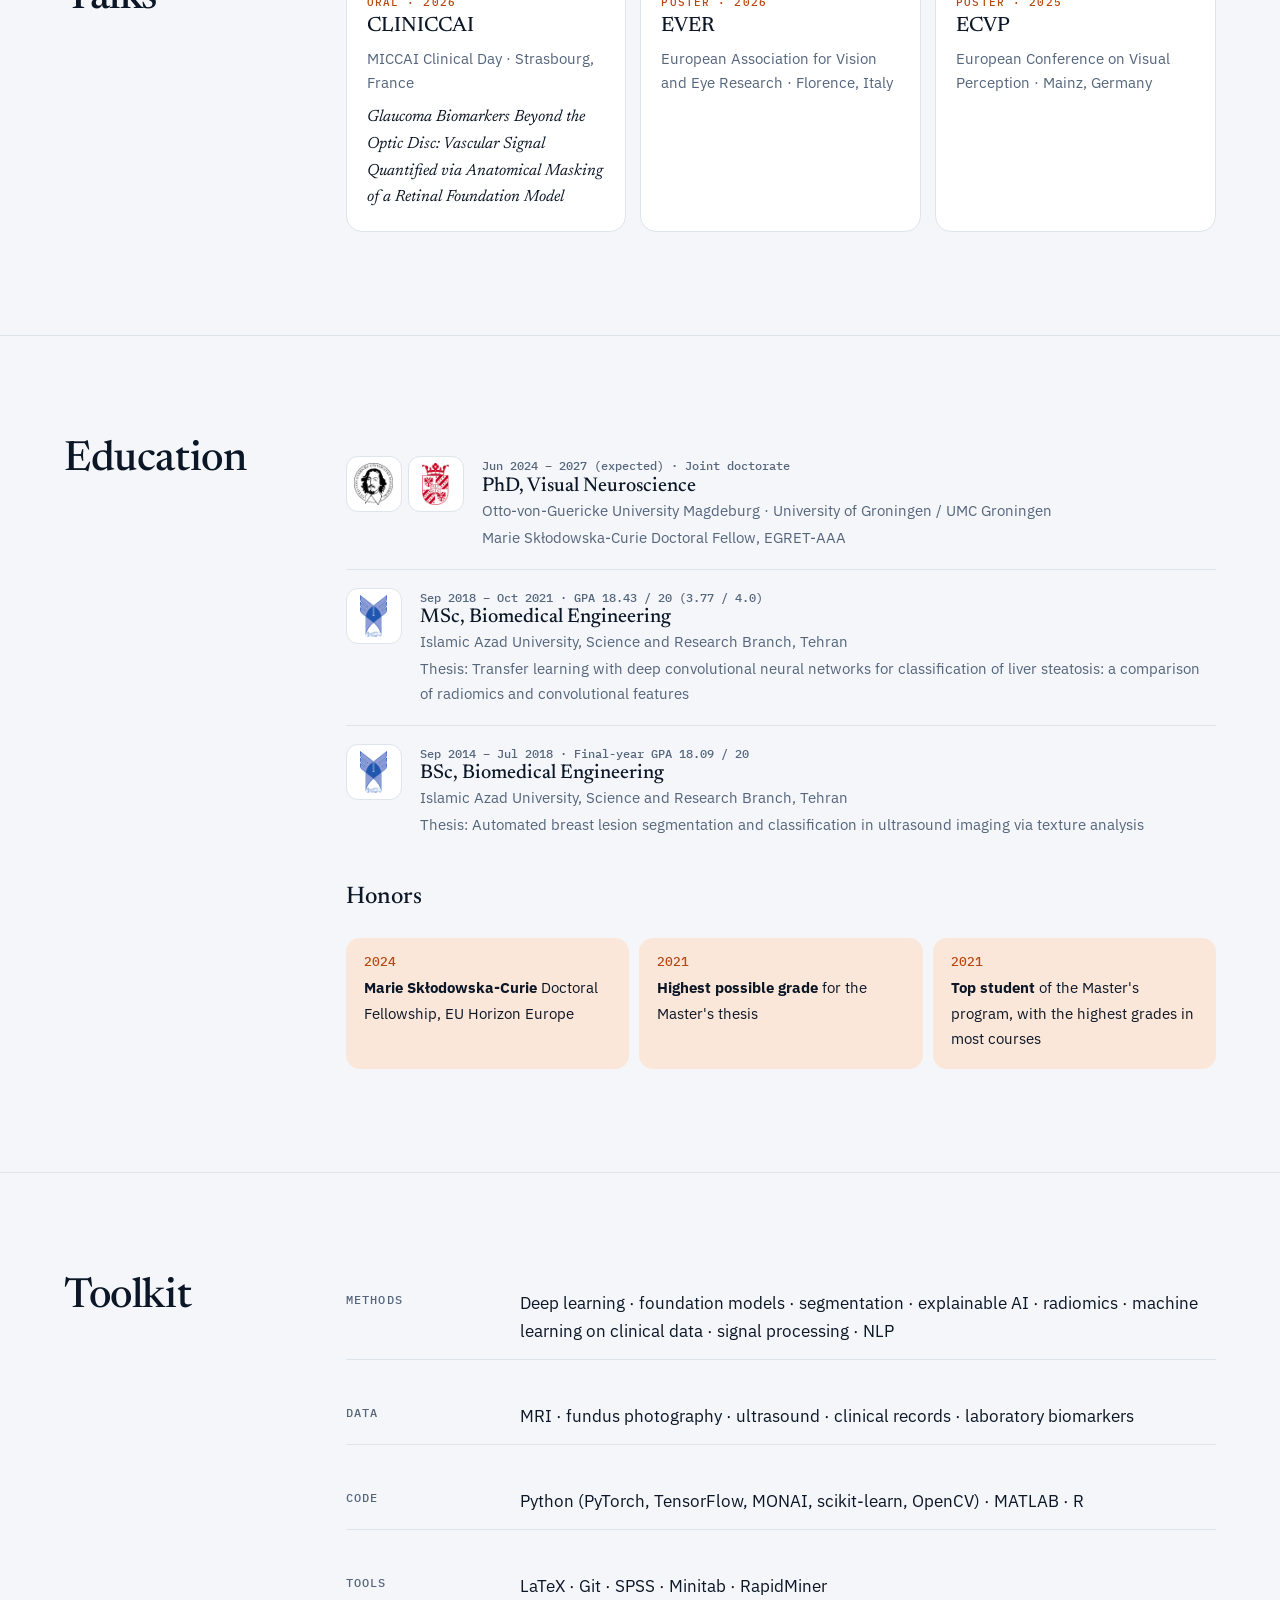
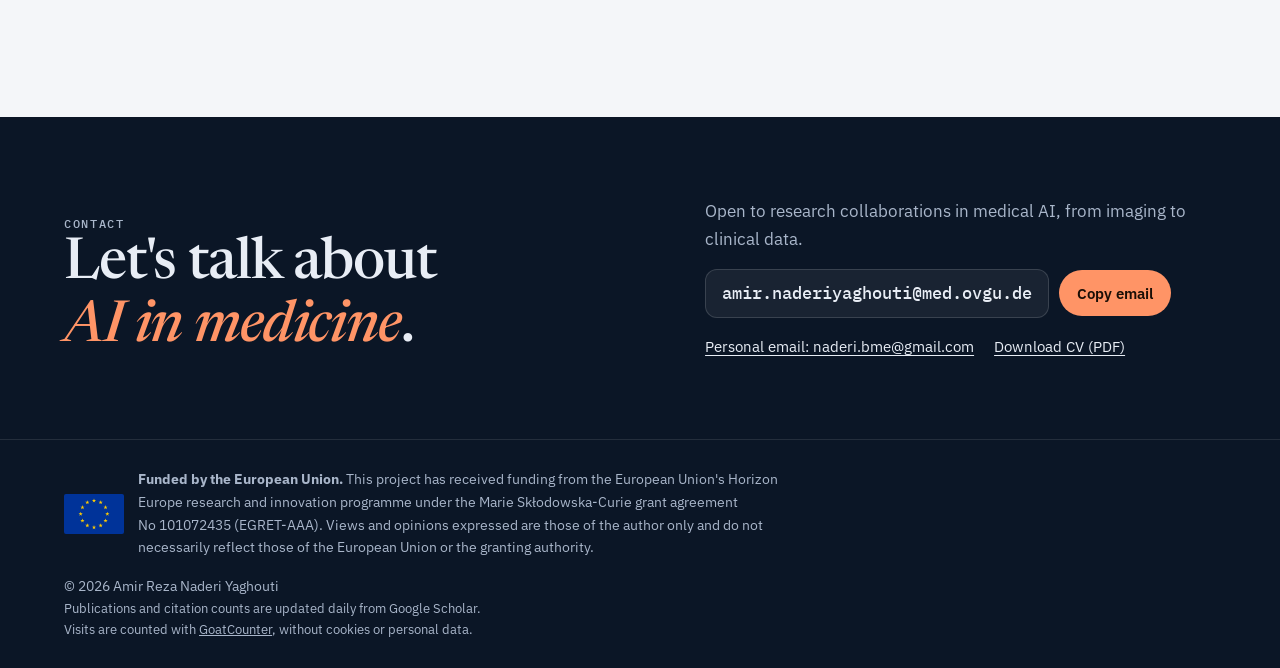
==== commit a7709b16: "Improve SEO: a page per paper, share image, rel=me links and a 404 page - publications/<title>/ page" ====
--- a/index.html
+++ b/index.html
@@ -218,11 +218,11 @@
             <a class="btn btn-solid" href="assets/cv/Amir-Reza-Naderi-Yaghouti-CV.pdf" download><svg class="icon" aria-hidden="true"><use href="#i-download"/></svg>Download CV</a>
             <a class="btn" href="#contact"><svg class="icon" aria-hidden="true"><use href="#i-mail"/></svg>Get in touch</a>
             <div class="icons" aria-label="Profiles">
-              <a href="https://scholar.google.com/citations?user=WmUoRTsAAAAJ" target="_blank" rel="noopener" aria-label="Google Scholar" title="Google Scholar"><svg class="icon" aria-hidden="true"><use href="#i-scholar"/></svg></a>
-              <a href="https://orcid.org/0000-0002-9269-8084" target="_blank" rel="noopener" aria-label="ORCID" title="ORCID"><svg class="icon" aria-hidden="true"><use href="#i-orcid"/></svg></a>
-              <a href="https://www.linkedin.com/in/amirnaderiy" target="_blank" rel="noopener" aria-label="LinkedIn" title="LinkedIn"><svg class="icon" aria-hidden="true"><use href="#i-linkedin"/></svg></a>
-              <a href="https://www.researchgate.net/profile/Amir-Reza-Naderi-Yaghouti" target="_blank" rel="noopener" aria-label="ResearchGate" title="ResearchGate"><svg class="icon" aria-hidden="true"><use href="#i-researchgate"/></svg></a>
-              <a href="https://github.com/Amirnaderiy" target="_blank" rel="noopener" aria-label="GitHub" title="GitHub"><svg class="icon" aria-hidden="true"><use href="#i-github"/></svg></a>
+              <a href="https://scholar.google.com/citations?user=WmUoRTsAAAAJ" target="_blank" rel="me noopener" aria-label="Google Scholar" title="Google Scholar"><svg class="icon" aria-hidden="true"><use href="#i-scholar"/></svg></a>
+              <a href="https://orcid.org/0000-0002-9269-8084" target="_blank" rel="me noopener" aria-label="ORCID" title="ORCID"><svg class="icon" aria-hidden="true"><use href="#i-orcid"/></svg></a>
+              <a href="https://www.linkedin.com/in/amirnaderiy" target="_blank" rel="me noopener" aria-label="LinkedIn" title="LinkedIn"><svg class="icon" aria-hidden="true"><use href="#i-linkedin"/></svg></a>
+              <a href="https://www.researchgate.net/profile/Amir-Reza-Naderi-Yaghouti" target="_blank" rel="me noopener" aria-label="ResearchGate" title="ResearchGate"><svg class="icon" aria-hidden="true"><use href="#i-researchgate"/></svg></a>
+              <a href="https://github.com/Amirnaderiy" target="_blank" rel="me noopener" aria-label="GitHub" title="GitHub"><svg class="icon" aria-hidden="true"><use href="#i-github"/></svg></a>
             </div>
           </div>
           <dl class="stats rise d4" aria-label="Google Scholar metrics">
@@ -265,7 +265,7 @@
 
     <section class="section" id="publications">
       <div class="wrap">
-        <div class="sec-head"><h2>Publications</h2><p class="label">Synced daily from Google Scholar</p><a href="https://scholar.google.com/citations?user=WmUoRTsAAAAJ" target="_blank" rel="noopener">All on Google Scholar</a></div>
+        <div class="sec-head"><h2>Publications</h2><p class="label">Synced daily from Google Scholar</p><a href="https://scholar.google.com/citations?user=WmUoRTsAAAAJ" target="_blank" rel="me noopener">All on Google Scholar</a></div>
         <div class="sec-body">
 <!-- AUTO:PUBLICATIONS -->
 <div class="pub-filter" role="group" aria-label="Filter publications by topic"><div class="fgroup fgroup-all"><button type="button" class="fchip active" data-filter="all" aria-pressed="true">All<span class="n">5</span></button></div><div class="fgroup"><span class="flabel">Area</span><button type="button" class="fchip" data-filter="liver" aria-pressed="false">Liver disease<span class="n">3</span></button><button type="button" class="fchip" data-filter="ovarian" aria-pressed="false">Ovarian cancer<span class="n">2</span></button></div><div class="fgroup"><span class="flabel">Task</span><button type="button" class="fchip" data-filter="classification" aria-pressed="false">Classification<span class="n">4</span></button><button type="button" class="fchip" data-filter="review" aria-pressed="false">Review<span class="n">1</span></button></div><div class="fgroup"><span class="flabel">Method</span><button type="button" class="fchip" data-filter="ml" aria-pressed="false">Machine learning<span class="n">3</span></button><button type="button" class="fchip" data-filter="dl" aria-pressed="false">Deep learning<span class="n">2</span></button><button type="button" class="fchip" data-filter="fm" aria-pressed="false">Foundation models<span class="n">1</span></button></div><div class="fgroup"><span class="flabel">Data</span><button type="button" class="fchip" data-filter="ultrasound" aria-pressed="false">Ultrasound<span class="n">2</span></button><button type="button" class="fchip" data-filter="clinical" aria-pressed="false">Clinical &amp; lab data<span class="n">2</span></button><button type="button" class="fchip" data-filter="imaging" aria-pressed="false">Medical imaging<span class="n">3</span></button></div></div><p class="pub-count" aria-live="polite" data-template="Showing {n} of {total}">Showing 5 of 5</p>
--- a/assets/css/style.css
+++ b/assets/css/style.css
@@ -278,6 +278,32 @@
 .eu { display: flex; align-items: center; gap: 14px; max-width: 720px; }
 .eu-flag { width: 60px; height: 40px; flex: none; border-radius: 2px; }
 .foot .sync { font-size: .8rem; }
+.foot a { color: inherit; }
+
+/* ----- one page per paper (/publications/...) and the 404 page ----- */
+.paper > .wrap { padding-block: clamp(36px, 6vw, 88px) clamp(64px, 8vw, 120px); }
+.paper-body { max-width: 860px; display: grid; gap: 14px; }
+.paper-body > * { margin: 0; min-width: 0; }
+.crumbs { display: flex; flex-wrap: wrap; gap: 8px; font: 500 .76rem/1.5 var(--font-mono); letter-spacing: .06em; color: var(--muted); margin-bottom: 14px; }
+.crumbs a { color: var(--muted); text-decoration: none; }
+.crumbs a:hover { color: var(--accent); }
+.paper h1 { font: 500 clamp(1.85rem, 3.4vw, 2.9rem)/1.14 var(--font-display); letter-spacing: -.01em; text-wrap: balance; margin-block: 6px 4px; }
+.paper .authors { font-size: 1.05rem; }
+.paper-actions { display: flex; flex-wrap: wrap; gap: 10px; margin-block: 14px 4px; }
+.paper-actions .btn { min-height: 44px; font-size: .92rem; overflow-wrap: anywhere; }
+.paper-cites { font: 500 .82rem/1.5 var(--font-mono); color: var(--muted); }
+.paper h2 { font: 500 .74rem/1.5 var(--font-mono); letter-spacing: .14em; text-transform: uppercase; color: var(--muted); margin-top: 26px; }
+.paper .abstract { max-width: 70ch; }
+.paper .cite-box { margin-top: 0; }
+.author-card { display: flex; align-items: center; gap: 18px; margin-top: 36px; padding: 18px 20px; border: 1px solid var(--line); border-radius: 16px; background: var(--surface); color: var(--ink); text-decoration: none; transition: border-color .2s, transform .2s var(--ease); }
+.author-card:hover { border-color: var(--ink); transform: translateY(-2px); }
+.author-card img { width: 64px; height: 64px; border-radius: 50%; object-fit: cover; flex: none; }
+.author-card b { display: block; font: 500 1.2rem/1.3 var(--font-display); }
+.author-card span span { display: block; color: var(--muted); font-size: .92rem; }
+.notfound { min-height: 62vh; display: grid; align-content: center; gap: 18px; }
+.notfound h1 { font: 500 clamp(2.2rem, 5vw, 3.6rem)/1.1 var(--font-display); margin: 0; }
+.notfound p { margin: 0; color: var(--muted); max-width: 40em; }
+.notfound .paper-actions { margin-top: 8px; }
 
 @media (prefers-reduced-motion: reduce) {
   *, *::before, *::after { animation: none !important; transition: none !important; }
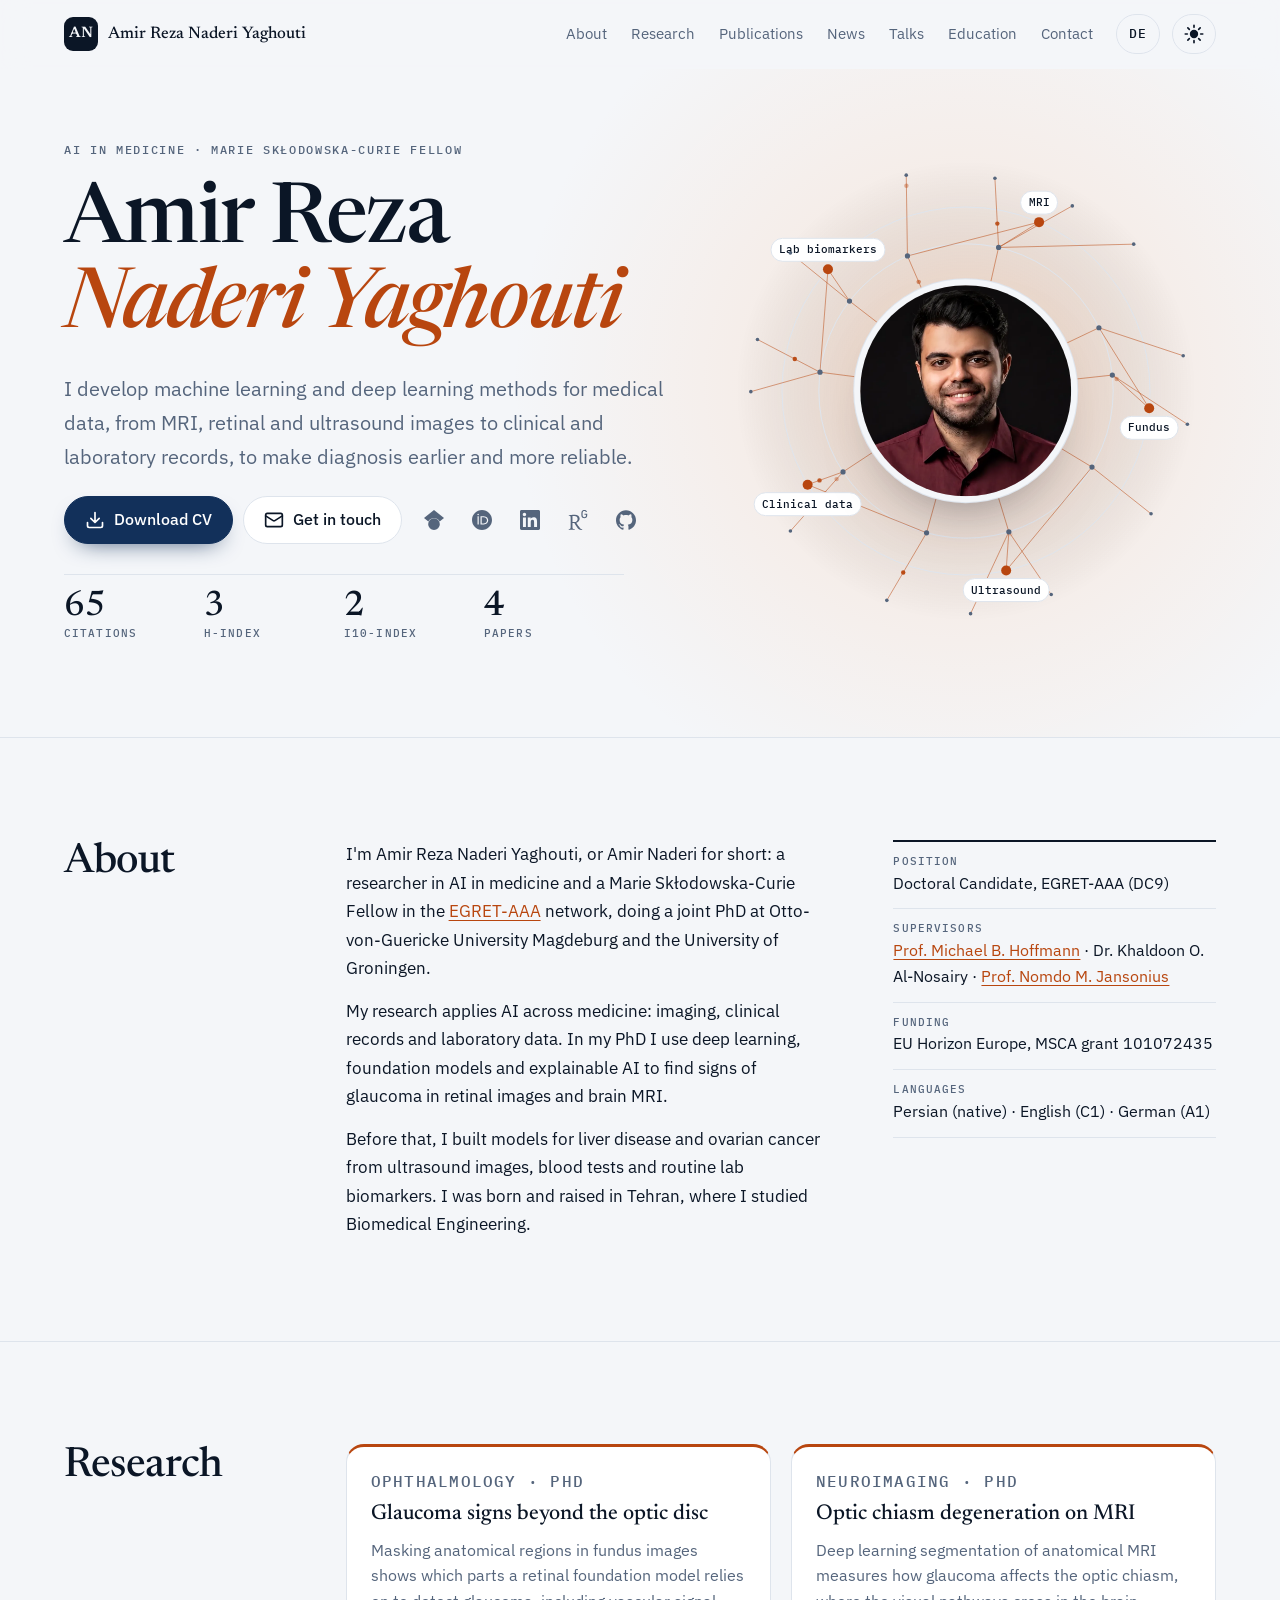
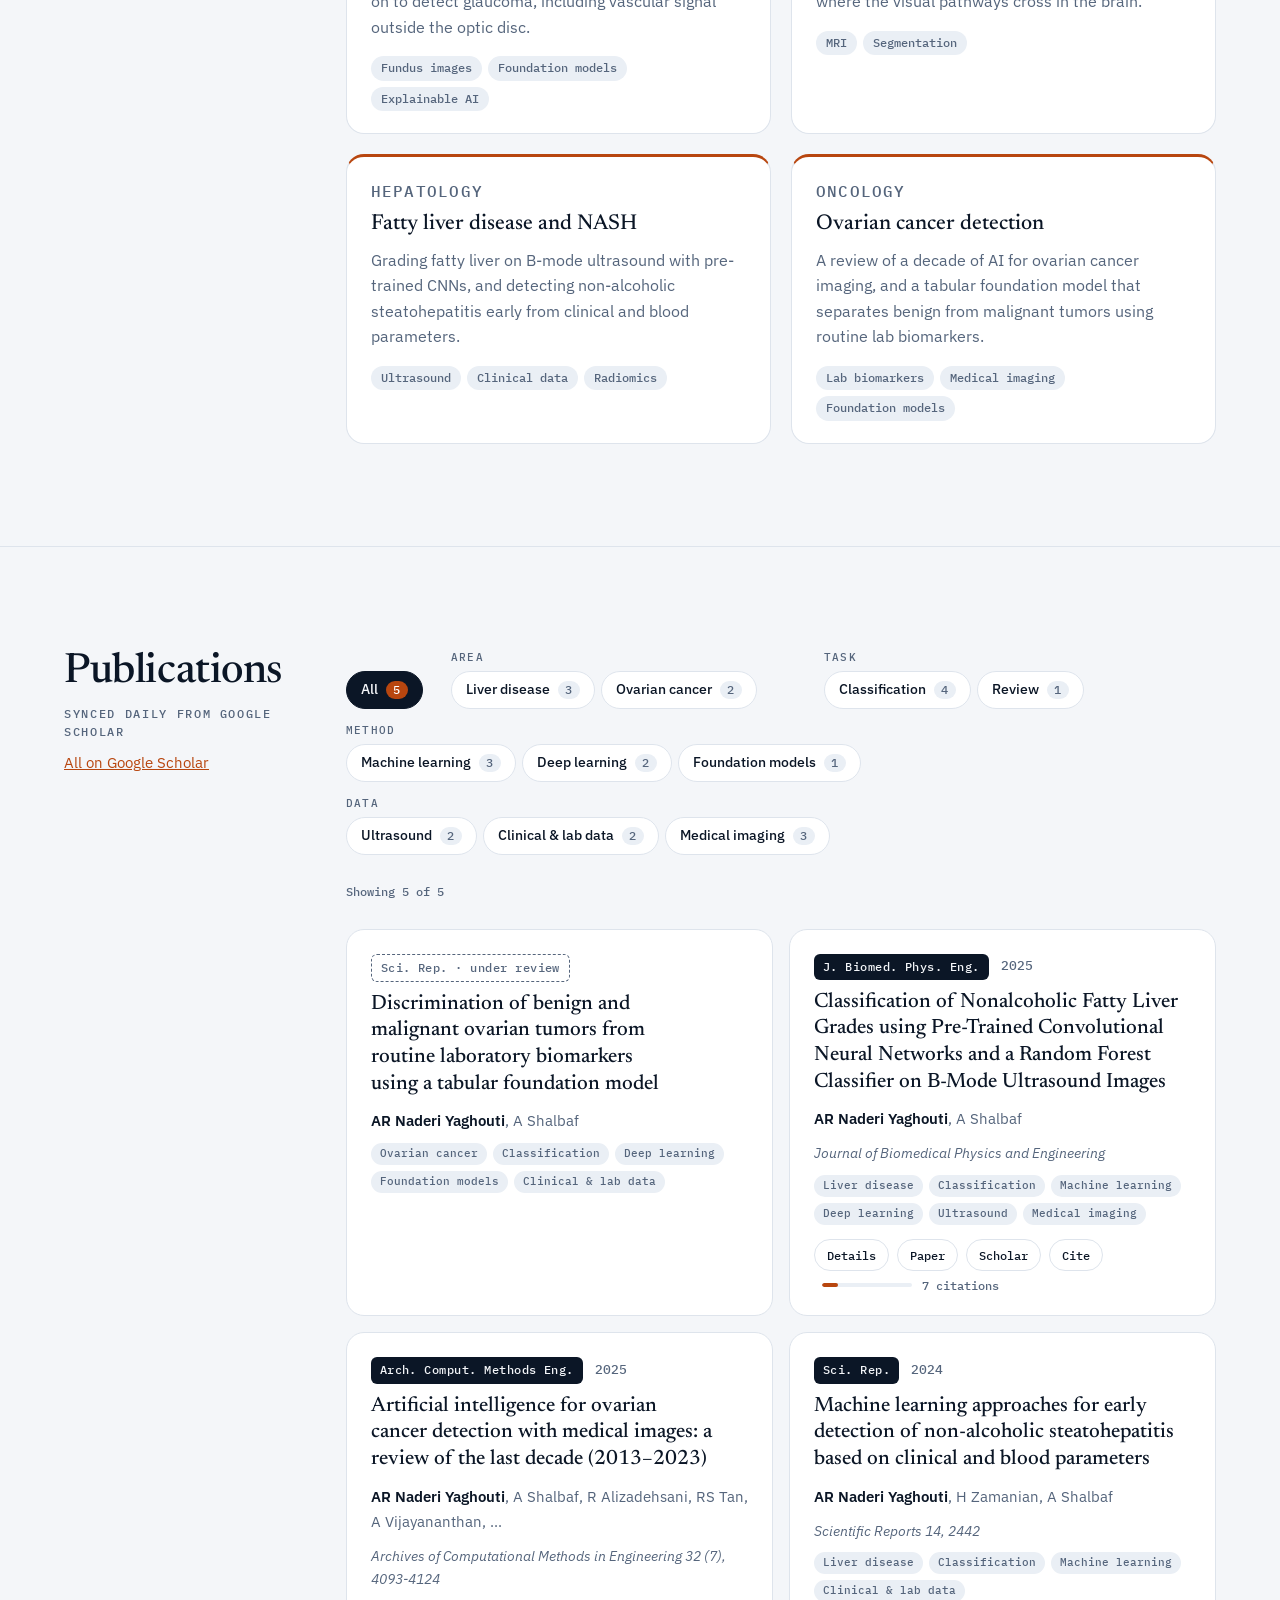
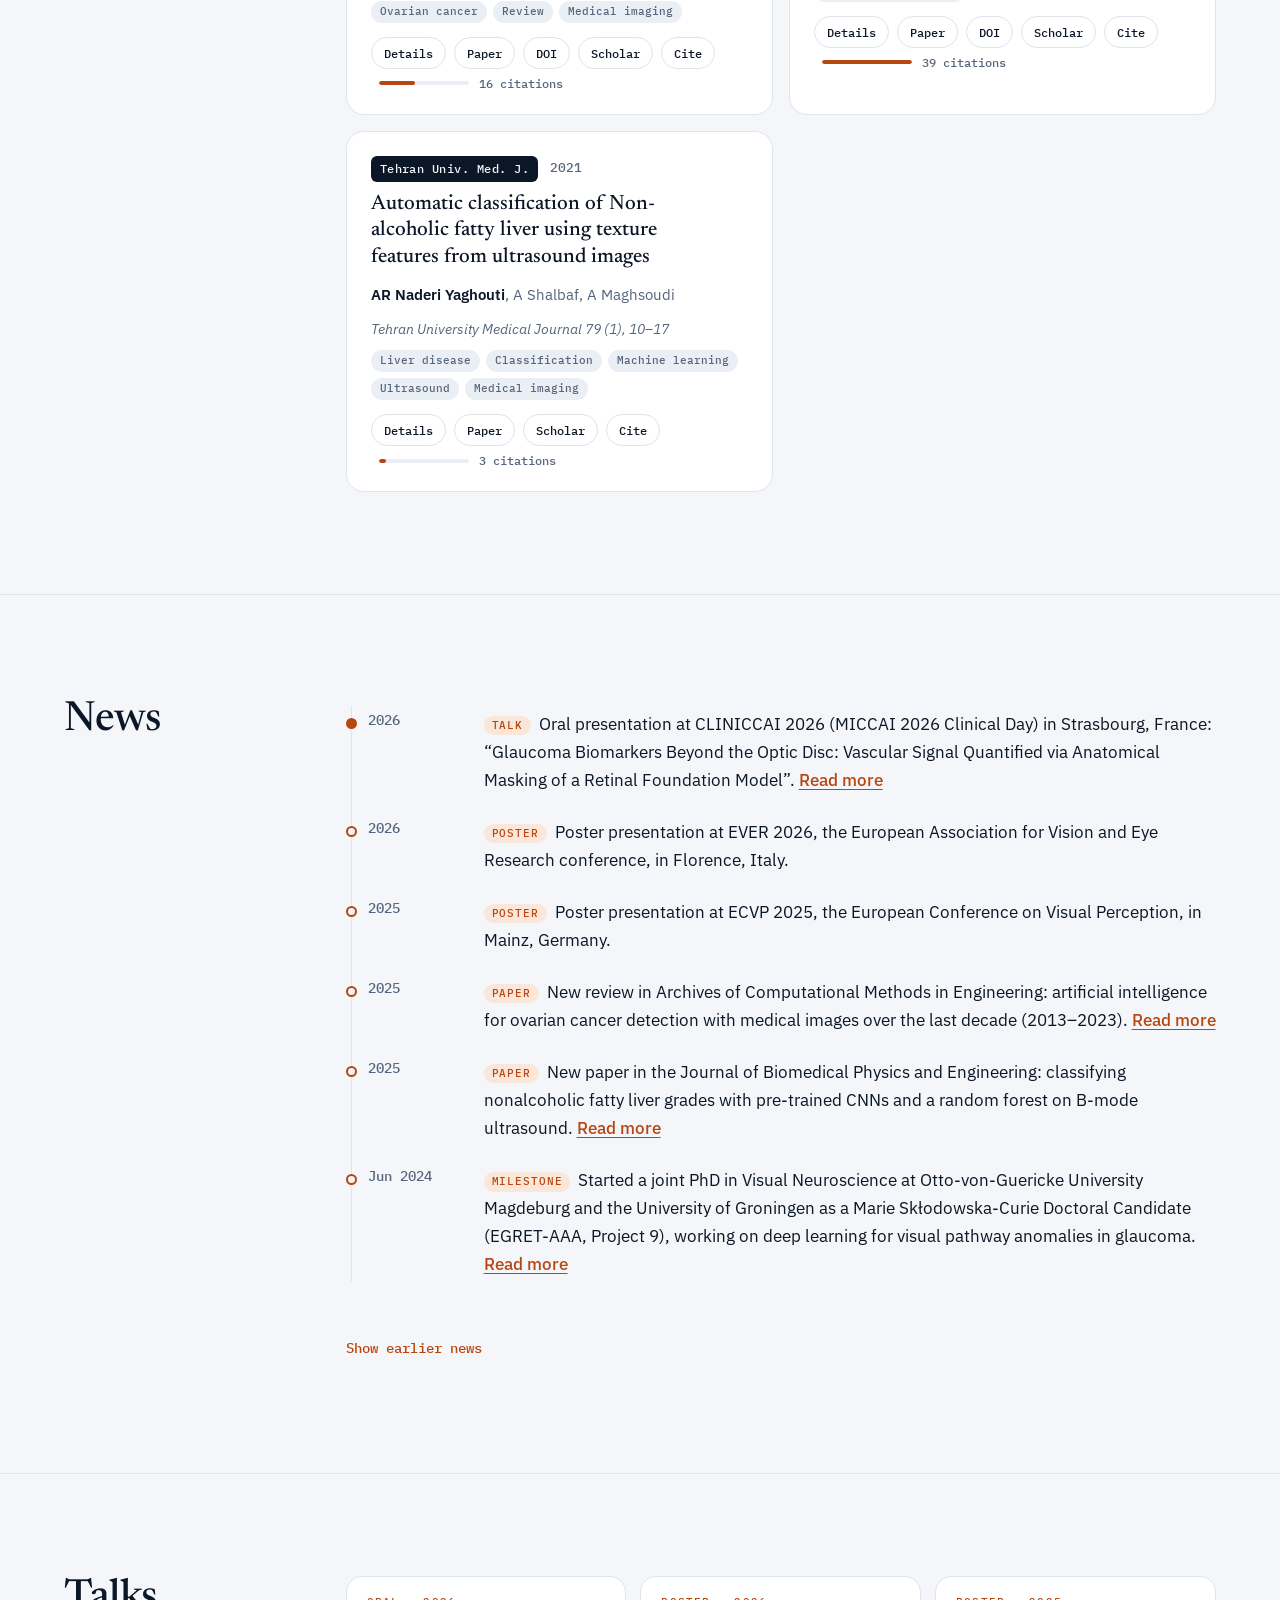
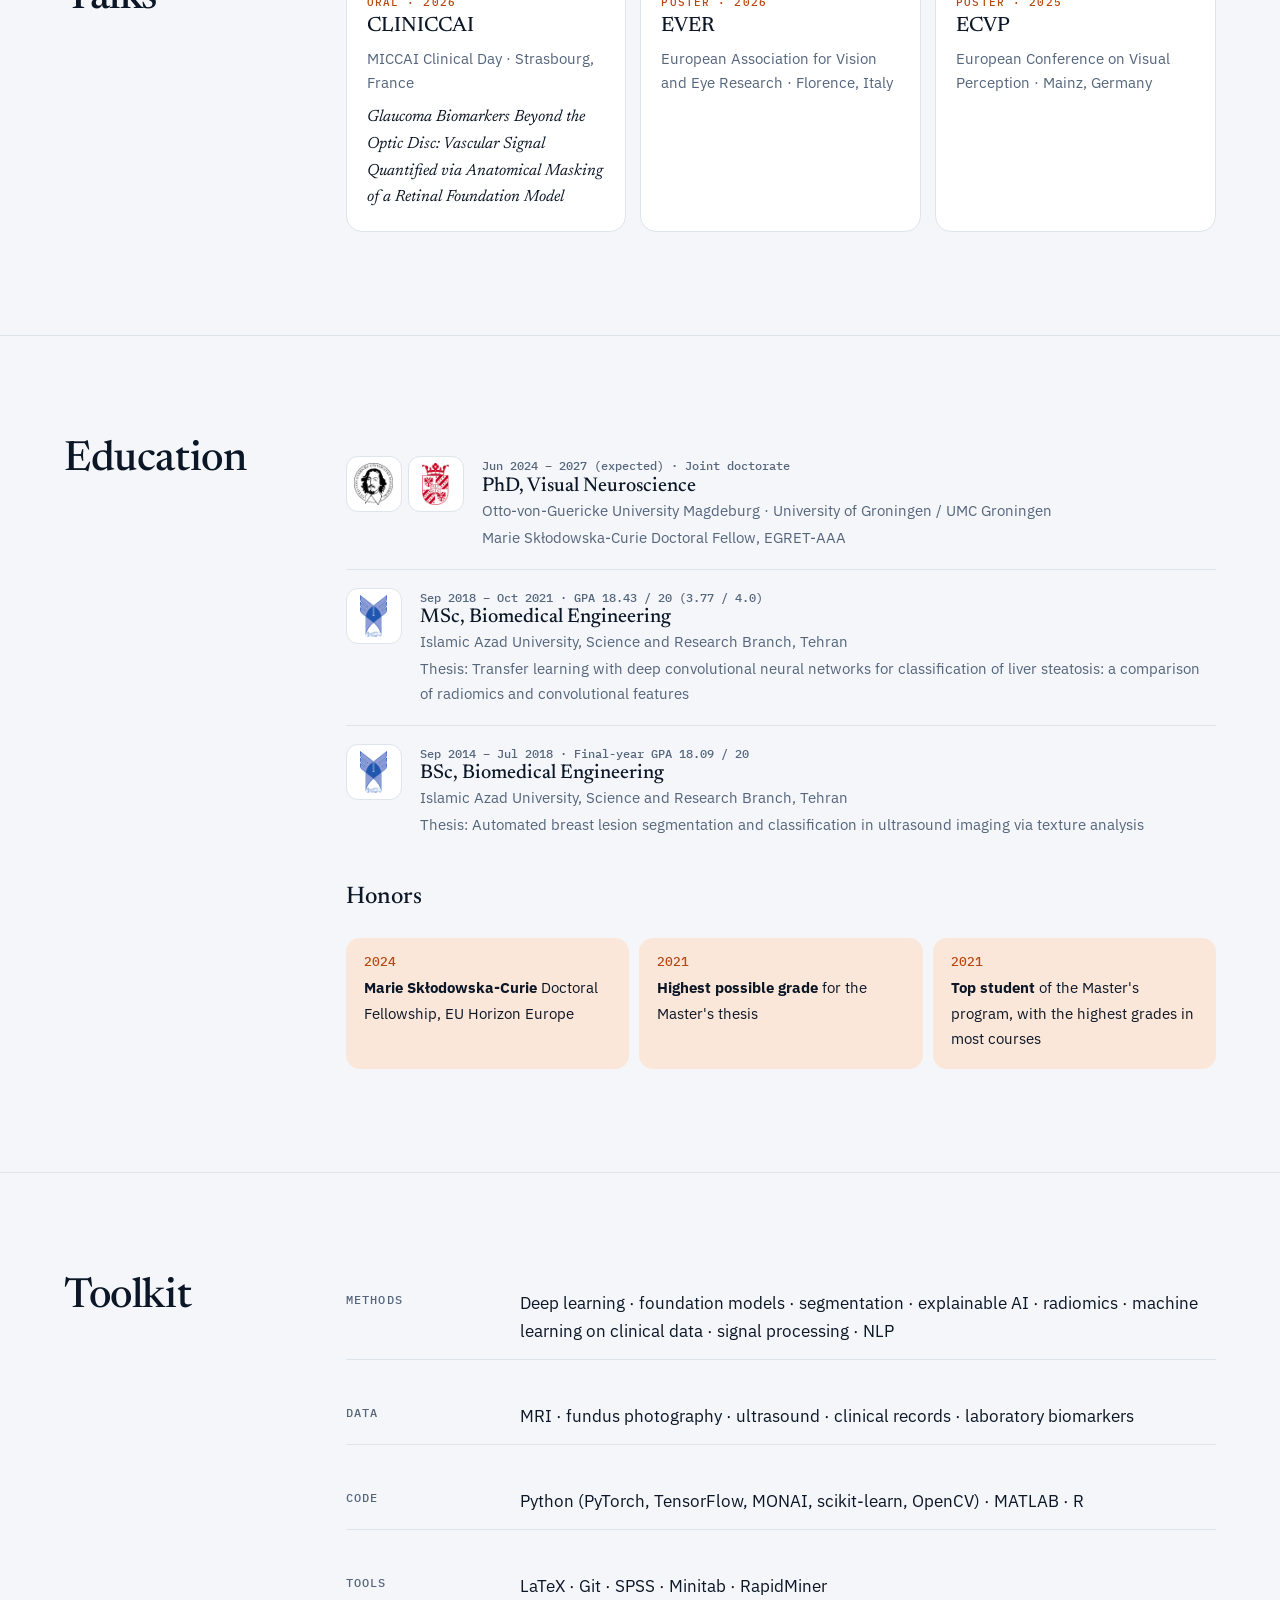
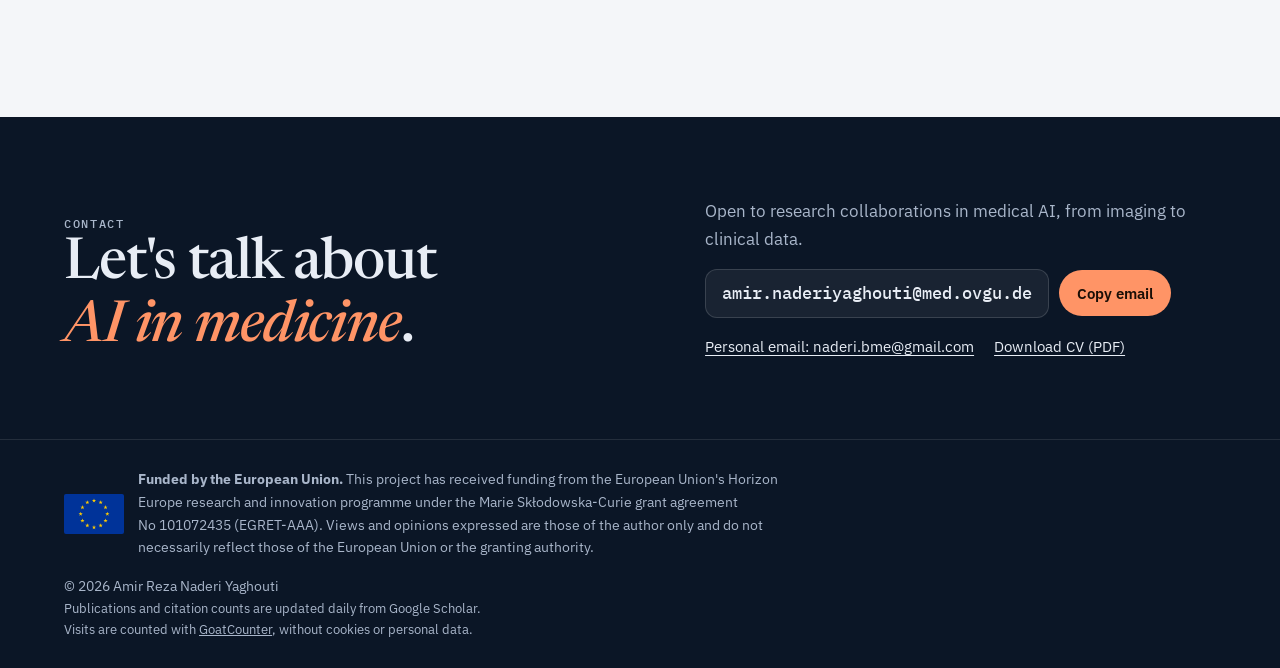
==== commit 891376a7: "Update publications from Google Scholar" ====
--- a/index.html
+++ b/index.html
@@ -18,10 +18,10 @@
   <meta property="og:title" content="Amir Reza Naderi Yaghouti – AI in Medicine Researcher">
   <meta property="og:description" content="Machine learning and deep learning for medical data: MRI, retinal and ultrasound images, clinical records and lab biomarkers.">
   <meta property="og:url" content="https://amirnaderi.com/">
-  <meta property="og:image" content="https://amirnaderi.com/assets/img/profile.jpg">
-  <meta property="og:image:width" content="800">
-  <meta property="og:image:height" content="1000">
-  <meta property="og:image:alt" content="Portrait of Amir Reza Naderi Yaghouti">
+  <meta property="og:image" content="https://amirnaderi.com/assets/img/og-image.png">
+  <meta property="og:image:width" content="1200">
+  <meta property="og:image:height" content="630">
+  <meta property="og:image:alt" content="Amir Reza Naderi Yaghouti – AI in Medicine Researcher">
   <meta property="og:locale" content="en_US">
   <meta property="og:locale:alternate" content="de_DE">
   <meta property="profile:first_name" content="Amir Reza">
@@ -29,7 +29,8 @@
   <meta name="twitter:card" content="summary_large_image">
   <meta name="twitter:title" content="Amir Reza Naderi Yaghouti – AI in Medicine Researcher">
   <meta name="twitter:description" content="Machine learning and deep learning for medical data: MRI, retinal and ultrasound images, clinical records and lab biomarkers.">
-  <meta name="twitter:image" content="https://amirnaderi.com/assets/img/profile.jpg">
+  <meta name="twitter:image" content="https://amirnaderi.com/assets/img/og-image.png">
+  <meta name="twitter:image:alt" content="Amir Reza Naderi Yaghouti – AI in Medicine Researcher">
   <script type="application/ld+json">
 {
   "@context": "https://schema.org",
@@ -125,36 +126,54 @@
     "subjectOf": [
       {
         "@type": "ScholarlyArticle",
-        "headline": "Classification of Nonalcoholic Fatty Liver Grades using Pre-Trained Convolutional Neural Networks and a Random Forest Classifier on B-Mode Ultrasound Images",
+        "@id": "https://amirnaderi.com/publications/classification-of-nonalcoholic-fatty-liver-grades-using-pre-trained/#article",
+        "name": "Classification of Nonalcoholic Fatty Liver Grades using Pre-Trained Convolutional Neural Networks and a Random Forest Classifier on B-Mode Ultrasound Images",
         "datePublished": "2025",
-        "url": "https://jbpe.sums.ac.ir/article_49907.html",
+        "url": "https://amirnaderi.com/publications/classification-of-nonalcoholic-fatty-liver-grades-using-pre-trained/",
+        "sameAs": [
+          "https://jbpe.sums.ac.ir/article_49907.html"
+        ],
         "author": {
           "@id": "https://amirnaderi.com/#person"
         }
       },
       {
         "@type": "ScholarlyArticle",
-        "headline": "Machine learning approaches for early detection of non-alcoholic steatohepatitis based on clinical and blood parameters",
+        "@id": "https://amirnaderi.com/publications/machine-learning-approaches-for-early-detection-of-non-alcoholic/#article",
+        "name": "Machine learning approaches for early detection of non-alcoholic steatohepatitis based on clinical and blood parameters",
         "datePublished": "2024",
-        "url": "https://www.nature.com/articles/s41598-024-51741-0",
+        "url": "https://amirnaderi.com/publications/machine-learning-approaches-for-early-detection-of-non-alcoholic/",
+        "sameAs": [
+          "https://www.nature.com/articles/s41598-024-51741-0",
+          "https://doi.org/10.1038/s41598-024-51741-0"
+        ],
         "author": {
           "@id": "https://amirnaderi.com/#person"
         }
       },
       {
         "@type": "ScholarlyArticle",
-        "headline": "Automatic classification of Non-alcoholic fatty liver using texture features from ultrasound images",
+        "@id": "https://amirnaderi.com/publications/automatic-classification-of-non-alcoholic-fatty-liver-using-texture/#article",
+        "name": "Automatic classification of Non-alcoholic fatty liver using texture features from ultrasound images",
         "datePublished": "2021",
-        "url": "https://tumj.tums.ac.ir/article-1-11130-en.html",
+        "url": "https://amirnaderi.com/publications/automatic-classification-of-non-alcoholic-fatty-liver-using-texture/",
+        "sameAs": [
+          "https://tumj.tums.ac.ir/article-1-11130-en.html"
+        ],
         "author": {
           "@id": "https://amirnaderi.com/#person"
         }
       },
       {
         "@type": "ScholarlyArticle",
-        "headline": "Artificial intelligence for ovarian cancer detection with medical images: a review of the last decade (2013–2023)",
+        "@id": "https://amirnaderi.com/publications/artificial-intelligence-for-ovarian-cancer-detection-with-medical-images/#article",
+        "name": "Artificial intelligence for ovarian cancer detection with medical images: a review of the last decade (2013–2023)",
         "datePublished": "2025",
-        "url": "https://link.springer.com/article/10.1007/s11831-025-10268-x",
+        "url": "https://amirnaderi.com/publications/artificial-intelligence-for-ovarian-cancer-detection-with-medical-images/",
+        "sameAs": [
+          "https://link.springer.com/article/10.1007/s11831-025-10268-x",
+          "https://doi.org/10.1007/s11831-025-10268-x"
+        ],
         "author": {
           "@id": "https://amirnaderi.com/#person"
         }
@@ -271,13 +290,13 @@
 <div class="pub-filter" role="group" aria-label="Filter publications by topic"><div class="fgroup fgroup-all"><button type="button" class="fchip active" data-filter="all" aria-pressed="true">All<span class="n">5</span></button></div><div class="fgroup"><span class="flabel">Area</span><button type="button" class="fchip" data-filter="liver" aria-pressed="false">Liver disease<span class="n">3</span></button><button type="button" class="fchip" data-filter="ovarian" aria-pressed="false">Ovarian cancer<span class="n">2</span></button></div><div class="fgroup"><span class="flabel">Task</span><button type="button" class="fchip" data-filter="classification" aria-pressed="false">Classification<span class="n">4</span></button><button type="button" class="fchip" data-filter="review" aria-pressed="false">Review<span class="n">1</span></button></div><div class="fgroup"><span class="flabel">Method</span><button type="button" class="fchip" data-filter="ml" aria-pressed="false">Machine learning<span class="n">3</span></button><button type="button" class="fchip" data-filter="dl" aria-pressed="false">Deep learning<span class="n">2</span></button><button type="button" class="fchip" data-filter="fm" aria-pressed="false">Foundation models<span class="n">1</span></button></div><div class="fgroup"><span class="flabel">Data</span><button type="button" class="fchip" data-filter="ultrasound" aria-pressed="false">Ultrasound<span class="n">2</span></button><button type="button" class="fchip" data-filter="clinical" aria-pressed="false">Clinical &amp; lab data<span class="n">2</span></button><button type="button" class="fchip" data-filter="imaging" aria-pressed="false">Medical imaging<span class="n">3</span></button></div></div><p class="pub-count" aria-live="polite" data-template="Showing {n} of {total}">Showing 5 of 5</p>
 <ol class="pubs">
 <li class="pub reveal" data-tags="ovarian classification dl fm clinical"><div class="pub-top"><span class="venue review">Sci. Rep. · under review</span></div><h3 lang="en">Discrimination of benign and malignant ovarian tumors from routine laboratory biomarkers using a tabular foundation model</h3><p class="authors"><b>AR Naderi Yaghouti</b>, A Shalbaf</p><ul class="ptags"><li>Ovarian cancer</li><li>Classification</li><li>Deep learning</li><li>Foundation models</li><li>Clinical &amp; lab data</li></ul></li>
-<li class="pub reveal" data-tags="liver classification ml dl ultrasound imaging"><div class="pub-top"><span class="venue">J. Biomed. Phys. Eng.</span><span class="yr">2025</span></div><h3 lang="en"><a href="https://jbpe.sums.ac.ir/article_49907.html" target="_blank" rel="noopener">Classification of Nonalcoholic Fatty Liver Grades using Pre-Trained Convolutional Neural Networks and a Random Forest Classifier on B-Mode Ultrasound Images</a></h3><p class="authors"><b>AR Naderi Yaghouti</b>, A Shalbaf</p><p class="venue-full">Journal of Biomedical Physics and Engineering</p><ul class="ptags"><li>Liver disease</li><li>Classification</li><li>Machine learning</li><li>Deep learning</li><li>Ultrasound</li><li>Medical imaging</li></ul><div class="pub-bottom"><a class="mini" href="https://jbpe.sums.ac.ir/article_49907.html" target="_blank" rel="noopener">Paper</a><a class="mini" href="https://scholar.google.com/citations?view_op=view_citation&amp;hl=en&amp;user=WmUoRTsAAAAJ&amp;pagesize=100&amp;sortby=pubdate&amp;citation_for_view=WmUoRTsAAAAJ:2osOgNQ5qMEC" target="_blank" rel="noopener">Scholar</a><details class="cite"><summary class="mini">Cite</summary><div class="cite-box"><pre><code>@article{naderiyaghouti2025classification,
+<li class="pub reveal" data-tags="liver classification ml dl ultrasound imaging"><div class="pub-top"><span class="venue">J. Biomed. Phys. Eng.</span><span class="yr">2025</span></div><h3 lang="en"><a href="https://jbpe.sums.ac.ir/article_49907.html" target="_blank" rel="noopener">Classification of Nonalcoholic Fatty Liver Grades using Pre-Trained Convolutional Neural Networks and a Random Forest Classifier on B-Mode Ultrasound Images</a></h3><p class="authors"><b>AR Naderi Yaghouti</b>, A Shalbaf</p><p class="venue-full">Journal of Biomedical Physics and Engineering</p><ul class="ptags"><li>Liver disease</li><li>Classification</li><li>Machine learning</li><li>Deep learning</li><li>Ultrasound</li><li>Medical imaging</li></ul><div class="pub-bottom"><a class="mini" href="/publications/classification-of-nonalcoholic-fatty-liver-grades-using-pre-trained/">Details</a><a class="mini" href="https://jbpe.sums.ac.ir/article_49907.html" target="_blank" rel="noopener">Paper</a><a class="mini" href="https://scholar.google.com/citations?view_op=view_citation&amp;hl=en&amp;user=WmUoRTsAAAAJ&amp;pagesize=100&amp;sortby=pubdate&amp;citation_for_view=WmUoRTsAAAAJ:2osOgNQ5qMEC" target="_blank" rel="noopener">Scholar</a><details class="cite"><summary class="mini">Cite</summary><div class="cite-box"><pre><code>@article{naderiyaghouti2025classification,
   title = {{Classification of Nonalcoholic Fatty Liver Grades using Pre-Trained Convolutional Neural Networks and a Random Forest Classifier on B-Mode Ultrasound Images}},
   author = {Naderi Yaghouti, A. R. and Shalbaf, A.},
   journal = {Journal of Biomedical Physics and Engineering},
   year = {2025}
 }</code></pre><button type="button" class="copy-btn" data-copied="Copied">Copy BibTeX</button></div></details><span class="cites"><span class="meter"><i data-w="18"></i></span>7 citations</span></div></li>
-<li class="pub reveal" data-tags="ovarian review imaging"><div class="pub-top"><span class="venue">Arch. Comput. Methods Eng.</span><span class="yr">2025</span></div><h3 lang="en"><a href="https://link.springer.com/article/10.1007/s11831-025-10268-x" target="_blank" rel="noopener">Artificial intelligence for ovarian cancer detection with medical images: a review of the last decade (2013–2023)</a></h3><p class="authors"><b>AR Naderi Yaghouti</b>, A Shalbaf, R Alizadehsani, RS Tan, A Vijayananthan, ...</p><p class="venue-full">Archives of Computational Methods in Engineering 32 (7), 4093-4124</p><ul class="ptags"><li>Ovarian cancer</li><li>Review</li><li>Medical imaging</li></ul><div class="pub-bottom"><a class="mini" href="https://link.springer.com/article/10.1007/s11831-025-10268-x" target="_blank" rel="noopener">Paper</a><a class="mini" href="https://doi.org/10.1007/s11831-025-10268-x" target="_blank" rel="noopener">DOI</a><a class="mini" href="https://scholar.google.com/citations?view_op=view_citation&amp;hl=en&amp;user=WmUoRTsAAAAJ&amp;pagesize=100&amp;sortby=pubdate&amp;citation_for_view=WmUoRTsAAAAJ:qjMakFHDy7sC" target="_blank" rel="noopener">Scholar</a><details class="cite"><summary class="mini">Cite</summary><div class="cite-box"><pre><code>@article{naderiyaghouti2025artificial,
+<li class="pub reveal" data-tags="ovarian review imaging"><div class="pub-top"><span class="venue">Arch. Comput. Methods Eng.</span><span class="yr">2025</span></div><h3 lang="en"><a href="https://link.springer.com/article/10.1007/s11831-025-10268-x" target="_blank" rel="noopener">Artificial intelligence for ovarian cancer detection with medical images: a review of the last decade (2013–2023)</a></h3><p class="authors"><b>AR Naderi Yaghouti</b>, A Shalbaf, R Alizadehsani, RS Tan, A Vijayananthan, ...</p><p class="venue-full">Archives of Computational Methods in Engineering 32 (7), 4093-4124</p><ul class="ptags"><li>Ovarian cancer</li><li>Review</li><li>Medical imaging</li></ul><div class="pub-bottom"><a class="mini" href="/publications/artificial-intelligence-for-ovarian-cancer-detection-with-medical-images/">Details</a><a class="mini" href="https://link.springer.com/article/10.1007/s11831-025-10268-x" target="_blank" rel="noopener">Paper</a><a class="mini" href="https://doi.org/10.1007/s11831-025-10268-x" target="_blank" rel="noopener">DOI</a><a class="mini" href="https://scholar.google.com/citations?view_op=view_citation&amp;hl=en&amp;user=WmUoRTsAAAAJ&amp;pagesize=100&amp;sortby=pubdate&amp;citation_for_view=WmUoRTsAAAAJ:qjMakFHDy7sC" target="_blank" rel="noopener">Scholar</a><details class="cite"><summary class="mini">Cite</summary><div class="cite-box"><pre><code>@article{naderiyaghouti2025artificial,
   title = {{Artificial intelligence for ovarian cancer detection with medical images: a review of the last decade (2013–2023)}},
   author = {Naderi Yaghouti, A. R. and Shalbaf, A. and Alizadehsani, R. and Tan, R. S. and Vijayananthan, A. and others},
   journal = {Archives of Computational Methods in Engineering},
@@ -287,7 +306,7 @@
   year = {2025},
   doi = {10.1007/s11831-025-10268-x}
 }</code></pre><button type="button" class="copy-btn" data-copied="Copied">Copy BibTeX</button></div></details><span class="cites"><span class="meter"><i data-w="41"></i></span>16 citations</span></div></li>
-<li class="pub reveal" data-tags="liver classification ml clinical"><div class="pub-top"><span class="venue">Sci. Rep.</span><span class="yr">2024</span></div><h3 lang="en"><a href="https://www.nature.com/articles/s41598-024-51741-0" target="_blank" rel="noopener">Machine learning approaches for early detection of non-alcoholic steatohepatitis based on clinical and blood parameters</a></h3><p class="authors"><b>AR Naderi Yaghouti</b>, H Zamanian, A Shalbaf</p><p class="venue-full">Scientific Reports 14, 2442</p><ul class="ptags"><li>Liver disease</li><li>Classification</li><li>Machine learning</li><li>Clinical &amp; lab data</li></ul><div class="pub-bottom"><a class="mini" href="https://www.nature.com/articles/s41598-024-51741-0" target="_blank" rel="noopener">Paper</a><a class="mini" href="https://doi.org/10.1038/s41598-024-51741-0" target="_blank" rel="noopener">DOI</a><a class="mini" href="https://scholar.google.com/citations?view_op=view_citation&amp;hl=en&amp;user=WmUoRTsAAAAJ&amp;pagesize=100&amp;sortby=pubdate&amp;citation_for_view=WmUoRTsAAAAJ:d1gkVwhDpl0C" target="_blank" rel="noopener">Scholar</a><details class="cite"><summary class="mini">Cite</summary><div class="cite-box"><pre><code>@article{naderiyaghouti2024machine,
+<li class="pub reveal" data-tags="liver classification ml clinical"><div class="pub-top"><span class="venue">Sci. Rep.</span><span class="yr">2024</span></div><h3 lang="en"><a href="https://www.nature.com/articles/s41598-024-51741-0" target="_blank" rel="noopener">Machine learning approaches for early detection of non-alcoholic steatohepatitis based on clinical and blood parameters</a></h3><p class="authors"><b>AR Naderi Yaghouti</b>, H Zamanian, A Shalbaf</p><p class="venue-full">Scientific Reports 14, 2442</p><ul class="ptags"><li>Liver disease</li><li>Classification</li><li>Machine learning</li><li>Clinical &amp; lab data</li></ul><div class="pub-bottom"><a class="mini" href="/publications/machine-learning-approaches-for-early-detection-of-non-alcoholic/">Details</a><a class="mini" href="https://www.nature.com/articles/s41598-024-51741-0" target="_blank" rel="noopener">Paper</a><a class="mini" href="https://doi.org/10.1038/s41598-024-51741-0" target="_blank" rel="noopener">DOI</a><a class="mini" href="https://scholar.google.com/citations?view_op=view_citation&amp;hl=en&amp;user=WmUoRTsAAAAJ&amp;pagesize=100&amp;sortby=pubdate&amp;citation_for_view=WmUoRTsAAAAJ:d1gkVwhDpl0C" target="_blank" rel="noopener">Scholar</a><details class="cite"><summary class="mini">Cite</summary><div class="cite-box"><pre><code>@article{naderiyaghouti2024machine,
   title = {{Machine learning approaches for early detection of non-alcoholic steatohepatitis based on clinical and blood parameters}},
   author = {Naderi Yaghouti, A. R. and Zamanian, H. and Shalbaf, A.},
   journal = {Scientific Reports},
@@ -296,7 +315,7 @@
   year = {2024},
   doi = {10.1038/s41598-024-51741-0}
 }</code></pre><button type="button" class="copy-btn" data-copied="Copied">Copy BibTeX</button></div></details><span class="cites"><span class="meter"><i data-w="100"></i></span>39 citations</span></div></li>
-<li class="pub reveal" data-tags="liver classification ml ultrasound imaging"><div class="pub-top"><span class="venue">Tehran Univ. Med. J.</span><span class="yr">2021</span></div><h3 lang="en"><a href="https://tumj.tums.ac.ir/article-1-11130-en.html" target="_blank" rel="noopener">Automatic classification of Non-alcoholic fatty liver using texture features from ultrasound images</a></h3><p class="authors"><b>AR Naderi Yaghouti</b>, A Shalbaf, A Maghsoudi</p><p class="venue-full">Tehran University Medical Journal 79 (1), 10–17</p><ul class="ptags"><li>Liver disease</li><li>Classification</li><li>Machine learning</li><li>Ultrasound</li><li>Medical imaging</li></ul><div class="pub-bottom"><a class="mini" href="https://tumj.tums.ac.ir/article-1-11130-en.html" target="_blank" rel="noopener">Paper</a><a class="mini" href="https://scholar.google.com/citations?view_op=view_citation&amp;hl=en&amp;user=WmUoRTsAAAAJ&amp;pagesize=100&amp;sortby=pubdate&amp;citation_for_view=WmUoRTsAAAAJ:9yKSN-GCB0IC" target="_blank" rel="noopener">Scholar</a><details class="cite"><summary class="mini">Cite</summary><div class="cite-box"><pre><code>@article{naderiyaghouti2021automatic,
+<li class="pub reveal" data-tags="liver classification ml ultrasound imaging"><div class="pub-top"><span class="venue">Tehran Univ. Med. J.</span><span class="yr">2021</span></div><h3 lang="en"><a href="https://tumj.tums.ac.ir/article-1-11130-en.html" target="_blank" rel="noopener">Automatic classification of Non-alcoholic fatty liver using texture features from ultrasound images</a></h3><p class="authors"><b>AR Naderi Yaghouti</b>, A Shalbaf, A Maghsoudi</p><p class="venue-full">Tehran University Medical Journal 79 (1), 10–17</p><ul class="ptags"><li>Liver disease</li><li>Classification</li><li>Machine learning</li><li>Ultrasound</li><li>Medical imaging</li></ul><div class="pub-bottom"><a class="mini" href="/publications/automatic-classification-of-non-alcoholic-fatty-liver-using-texture/">Details</a><a class="mini" href="https://tumj.tums.ac.ir/article-1-11130-en.html" target="_blank" rel="noopener">Paper</a><a class="mini" href="https://scholar.google.com/citations?view_op=view_citation&amp;hl=en&amp;user=WmUoRTsAAAAJ&amp;pagesize=100&amp;sortby=pubdate&amp;citation_for_view=WmUoRTsAAAAJ:9yKSN-GCB0IC" target="_blank" rel="noopener">Scholar</a><details class="cite"><summary class="mini">Cite</summary><div class="cite-box"><pre><code>@article{naderiyaghouti2021automatic,
   title = {{Automatic classification of Non-alcoholic fatty liver using texture features from ultrasound images}},
   author = {Naderi Yaghouti, A. R. and Shalbaf, A. and Maghsoudi, A.},
   journal = {Tehran University Medical Journal},
